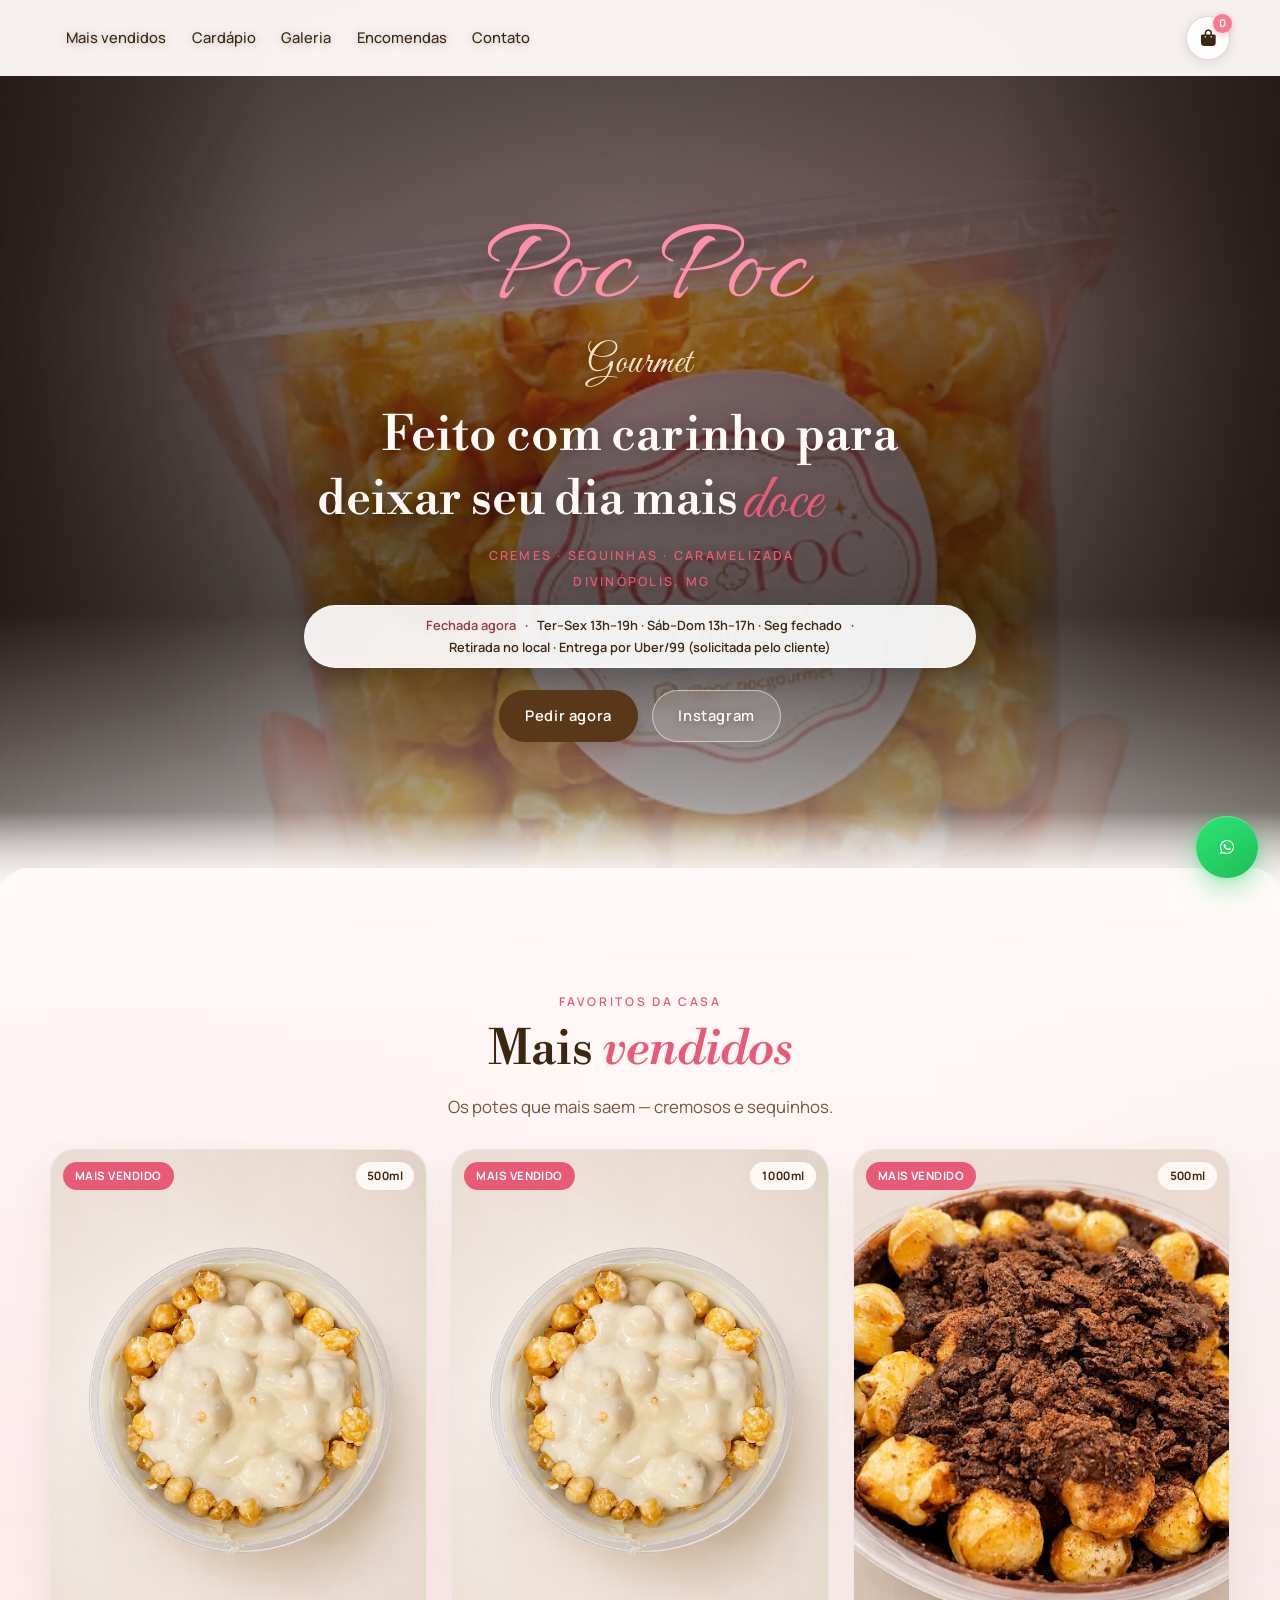
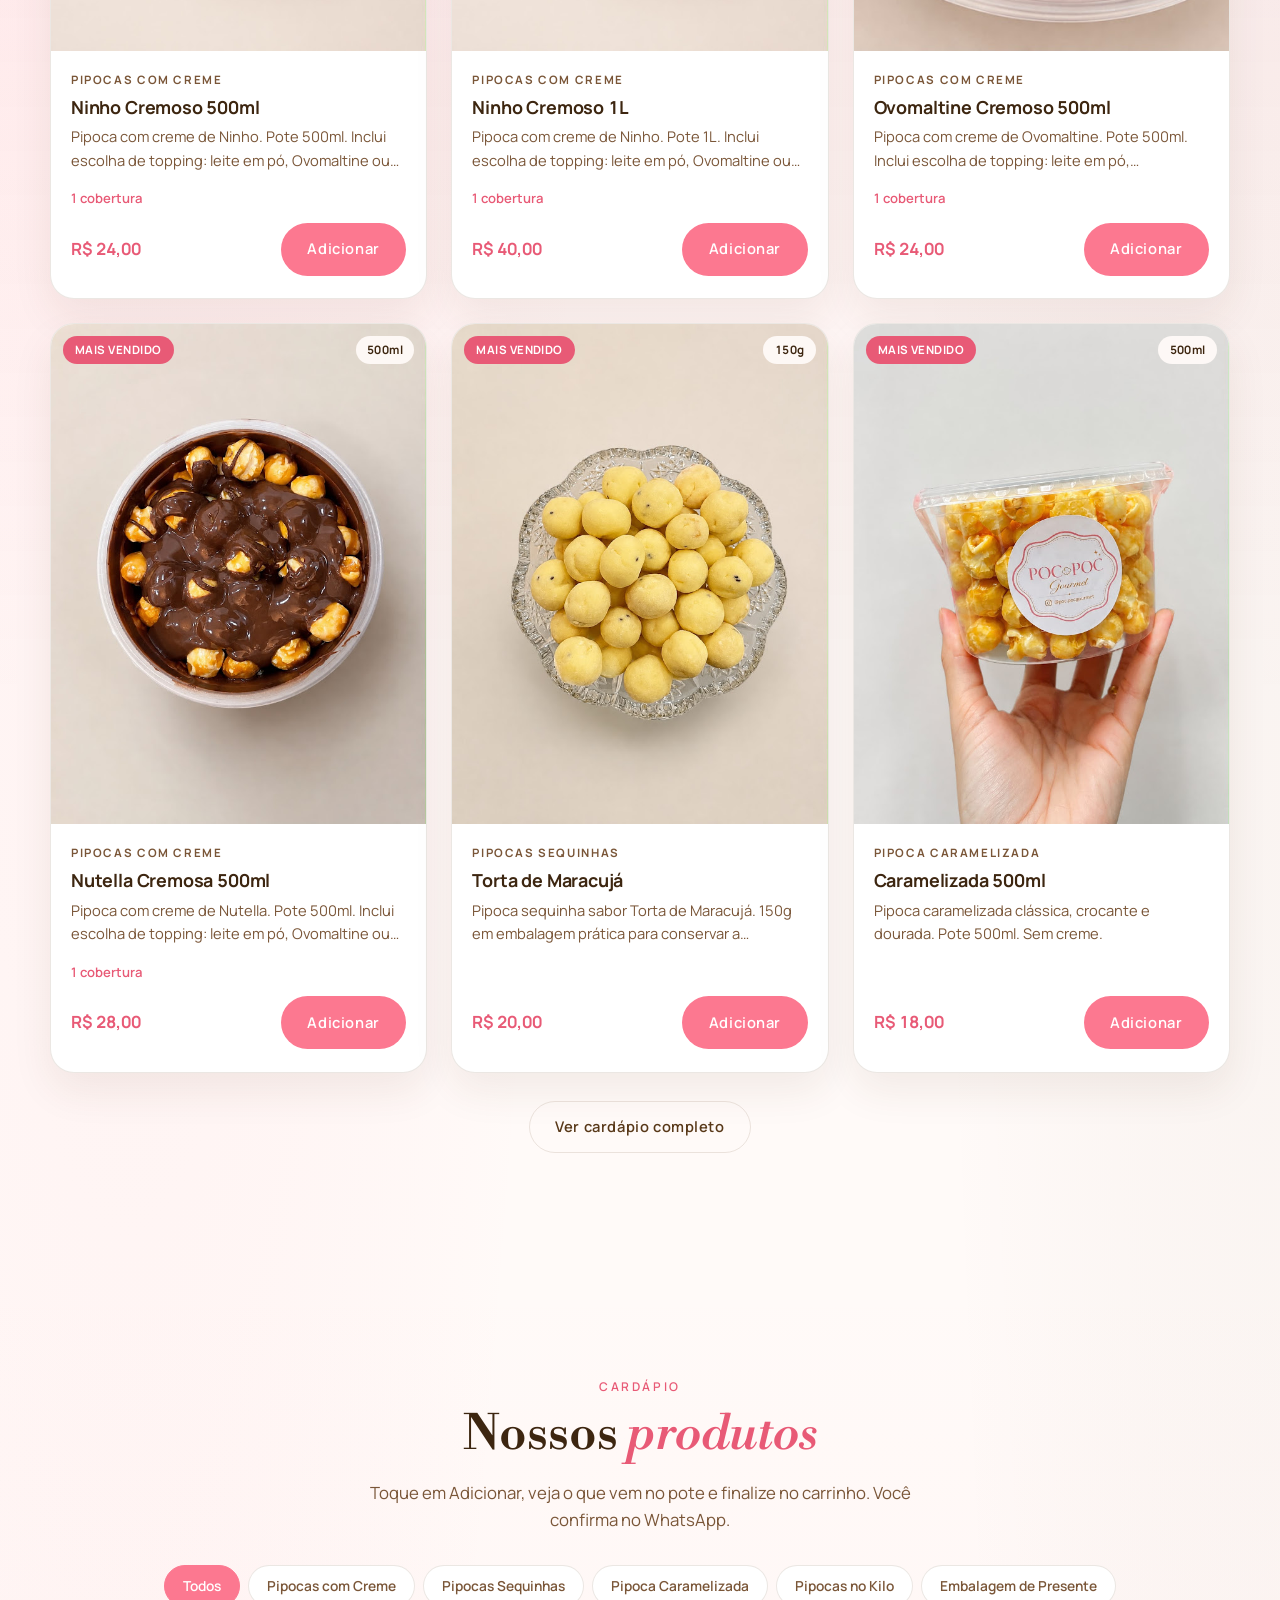
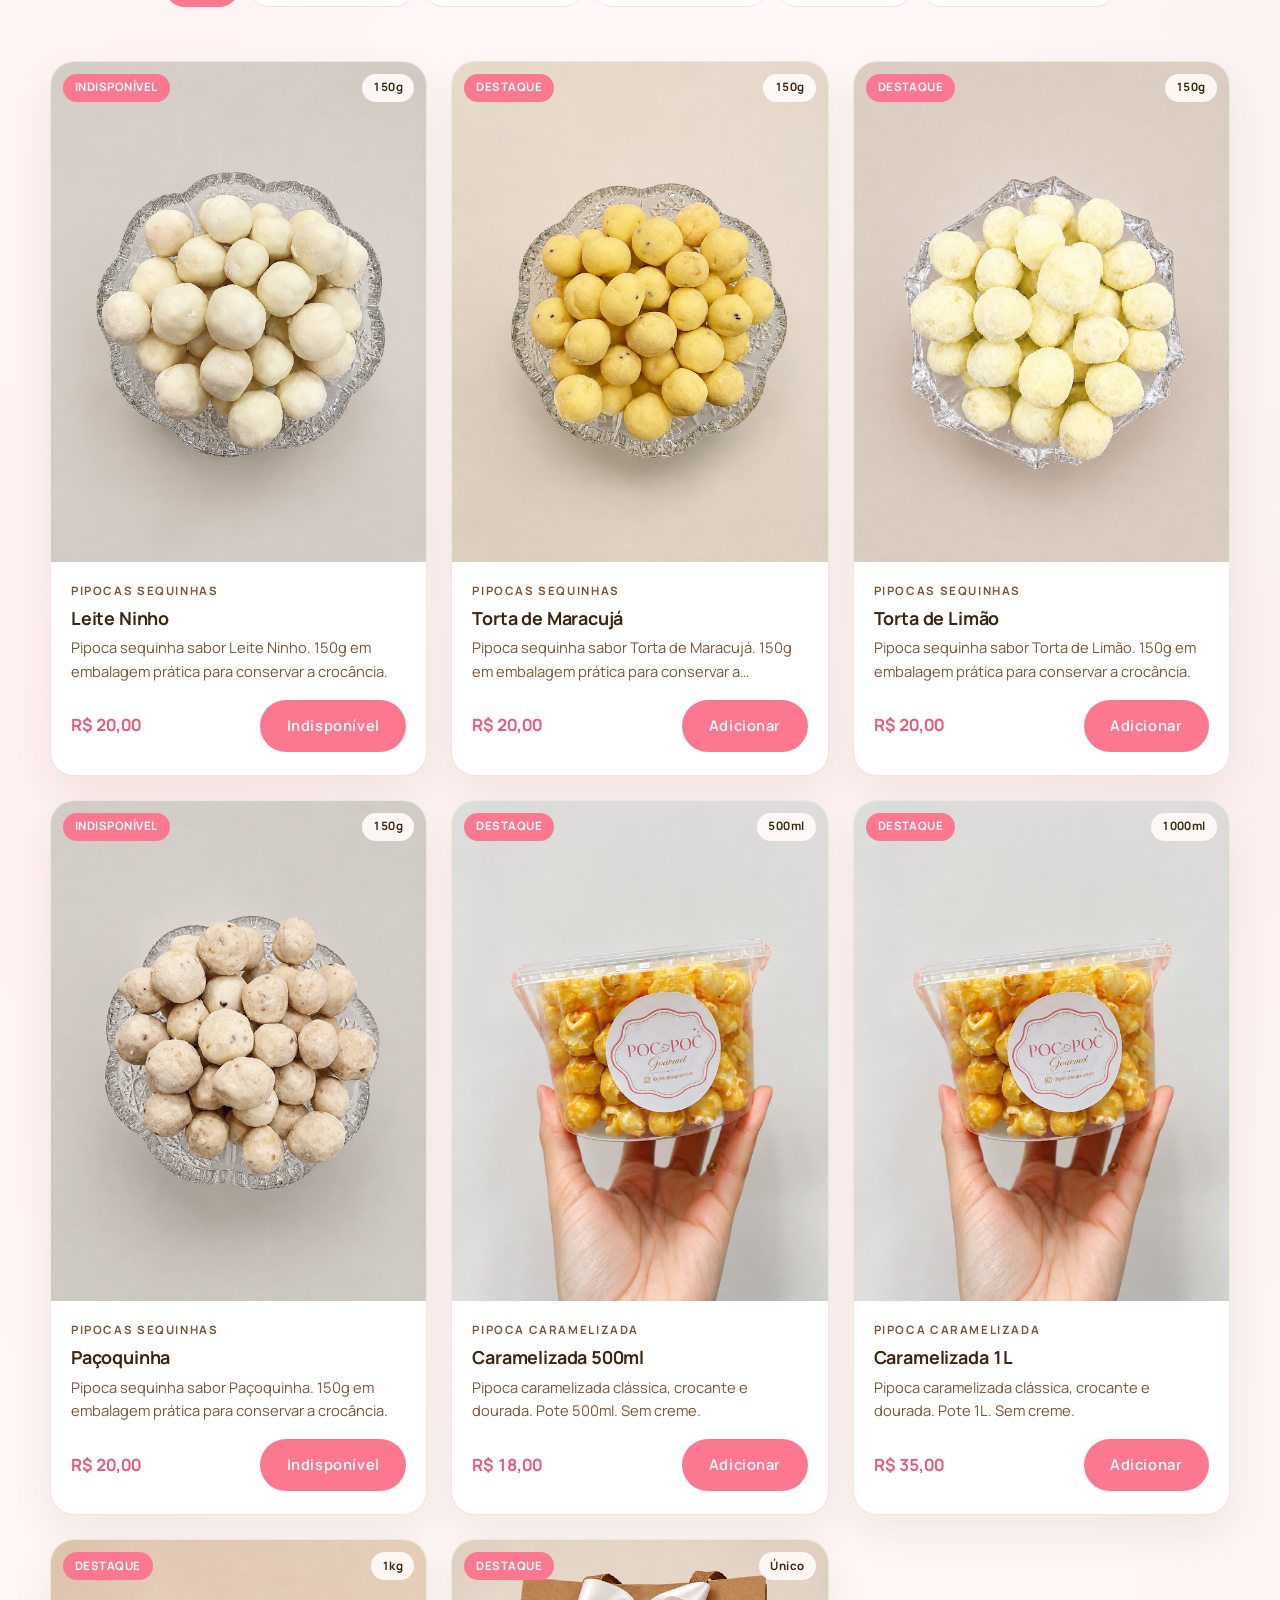
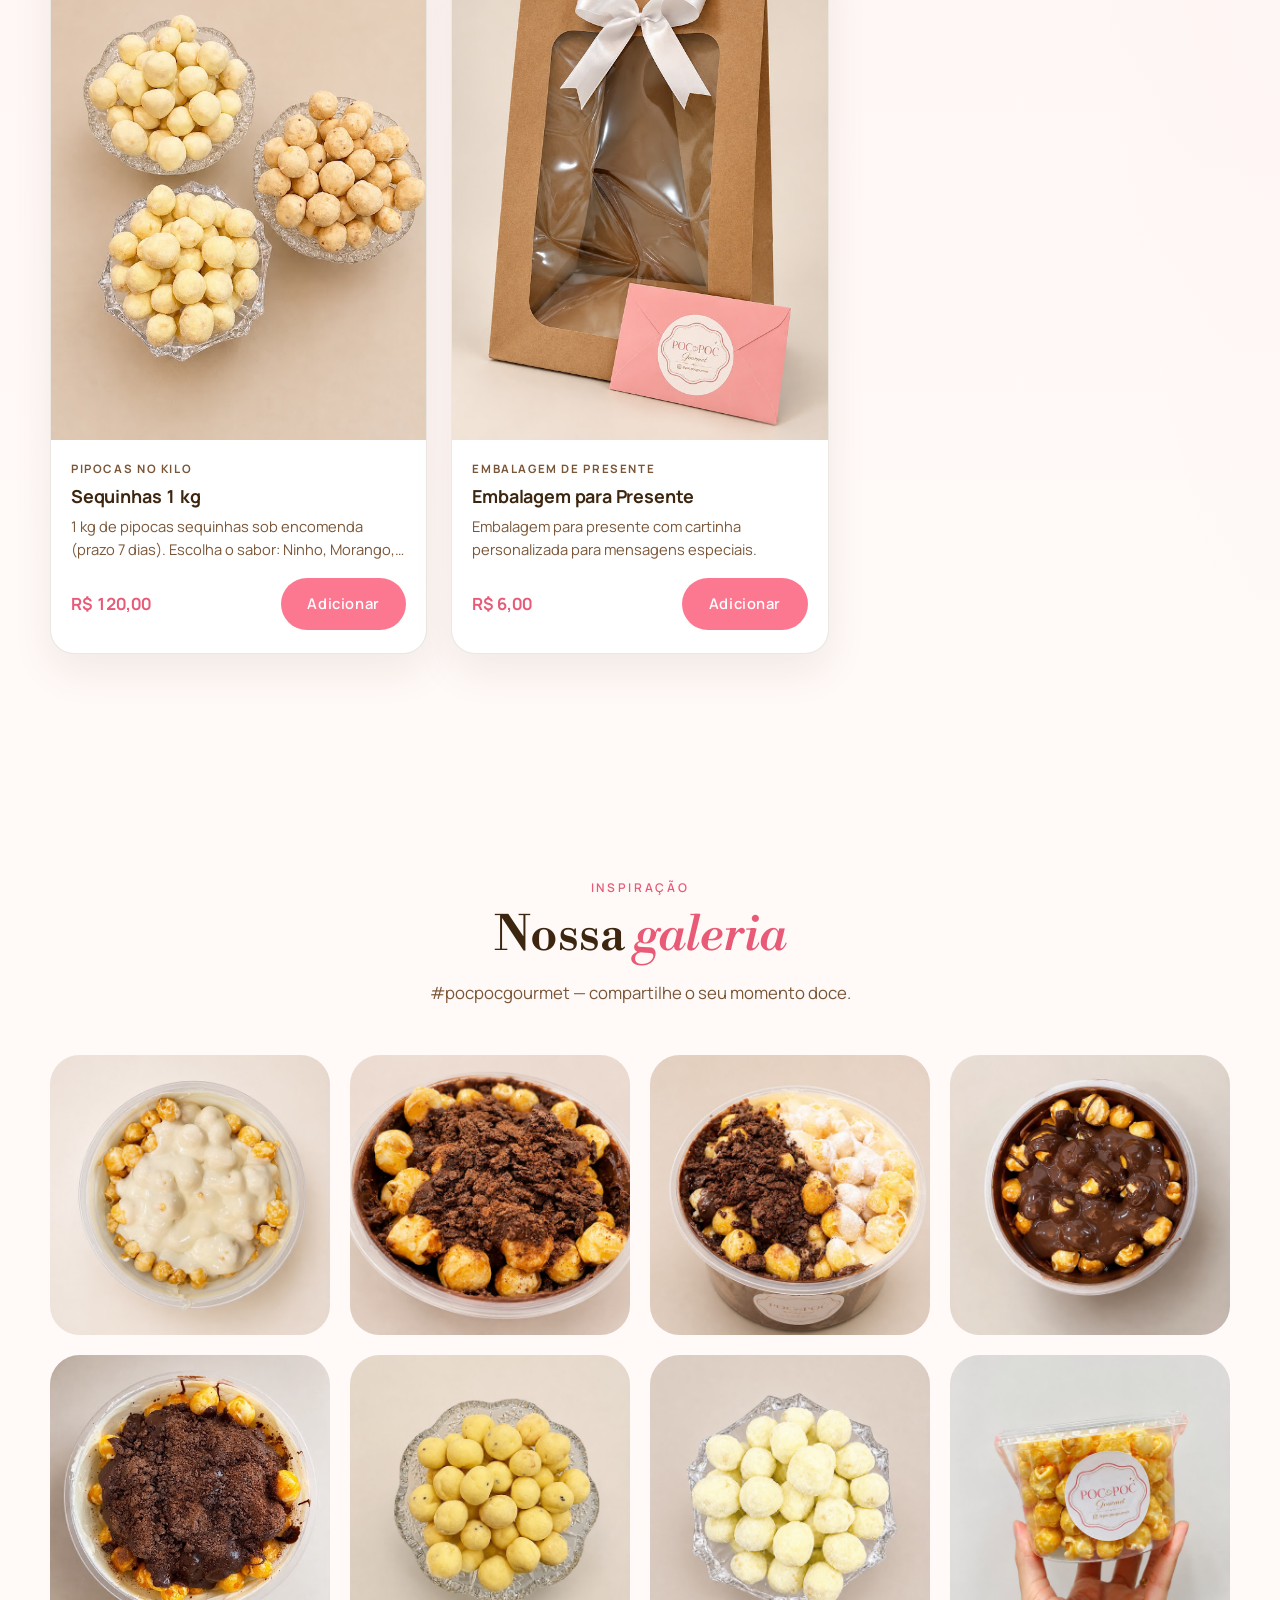
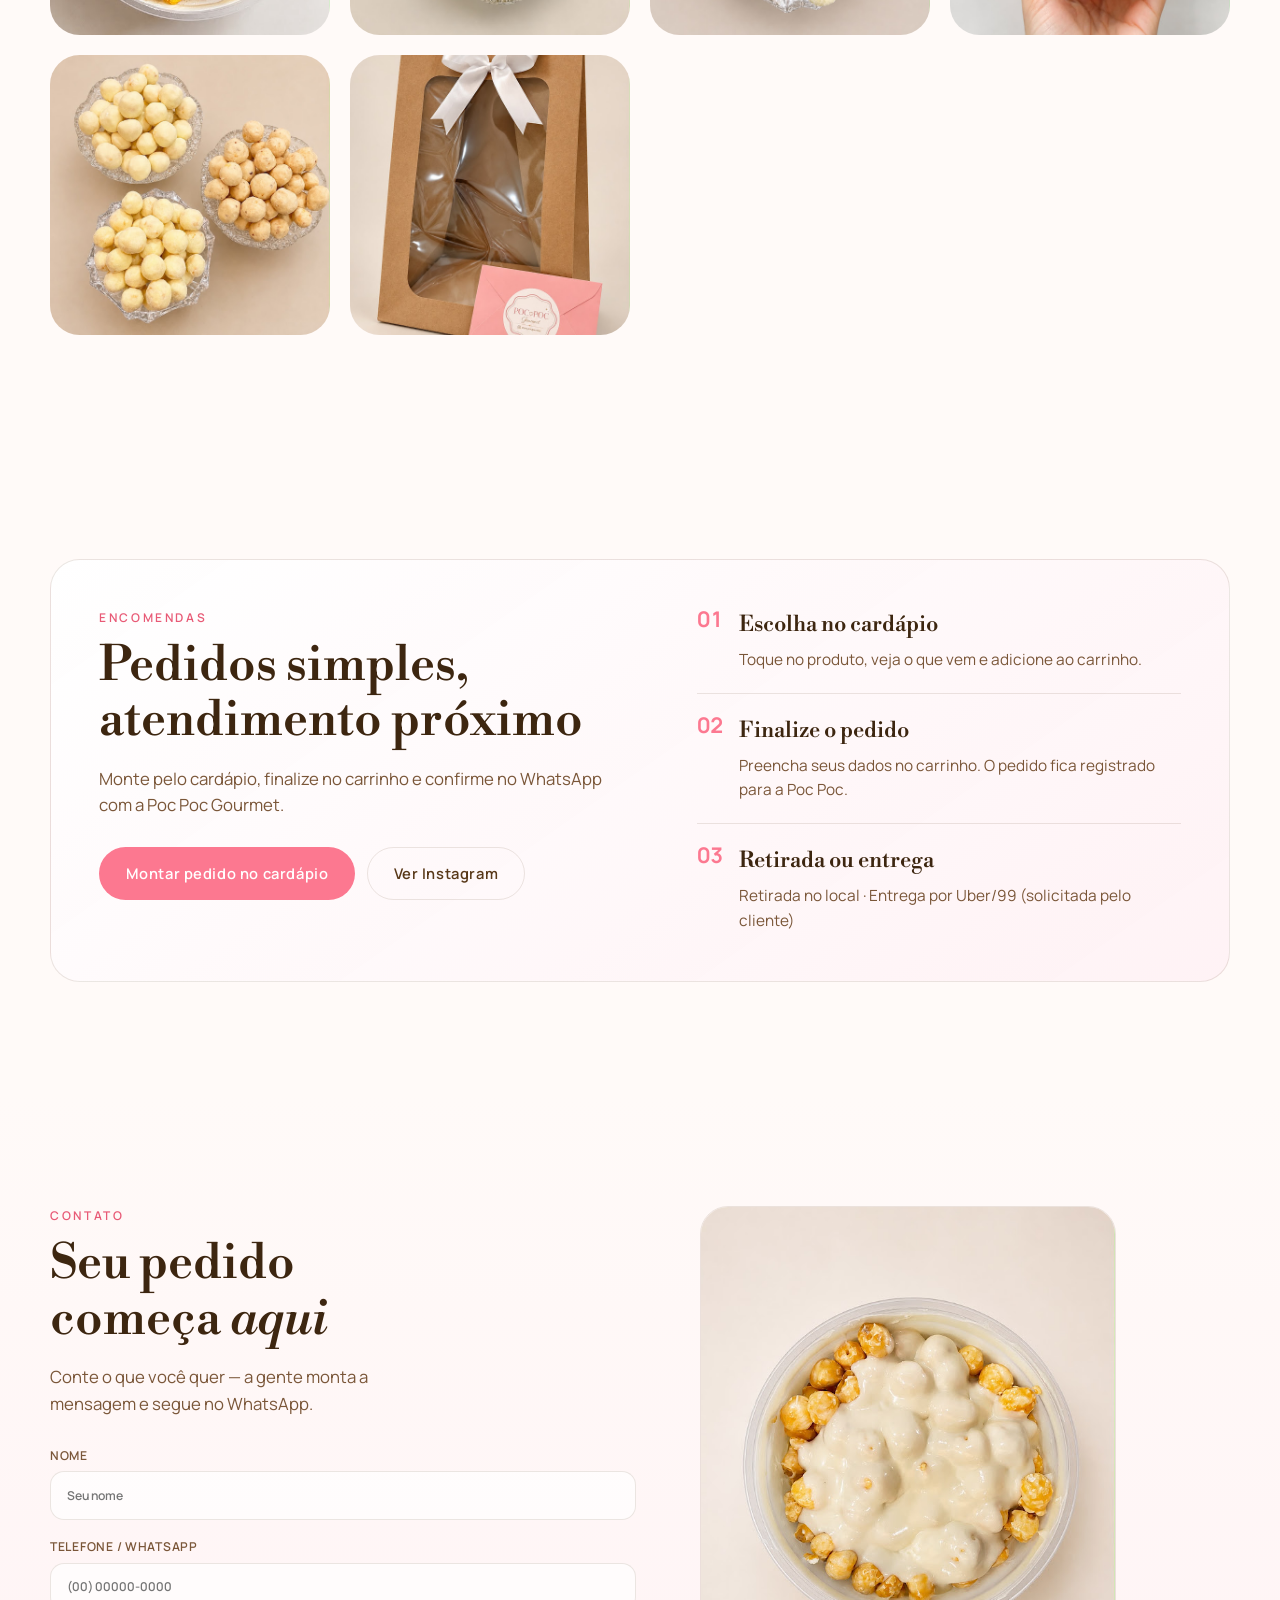
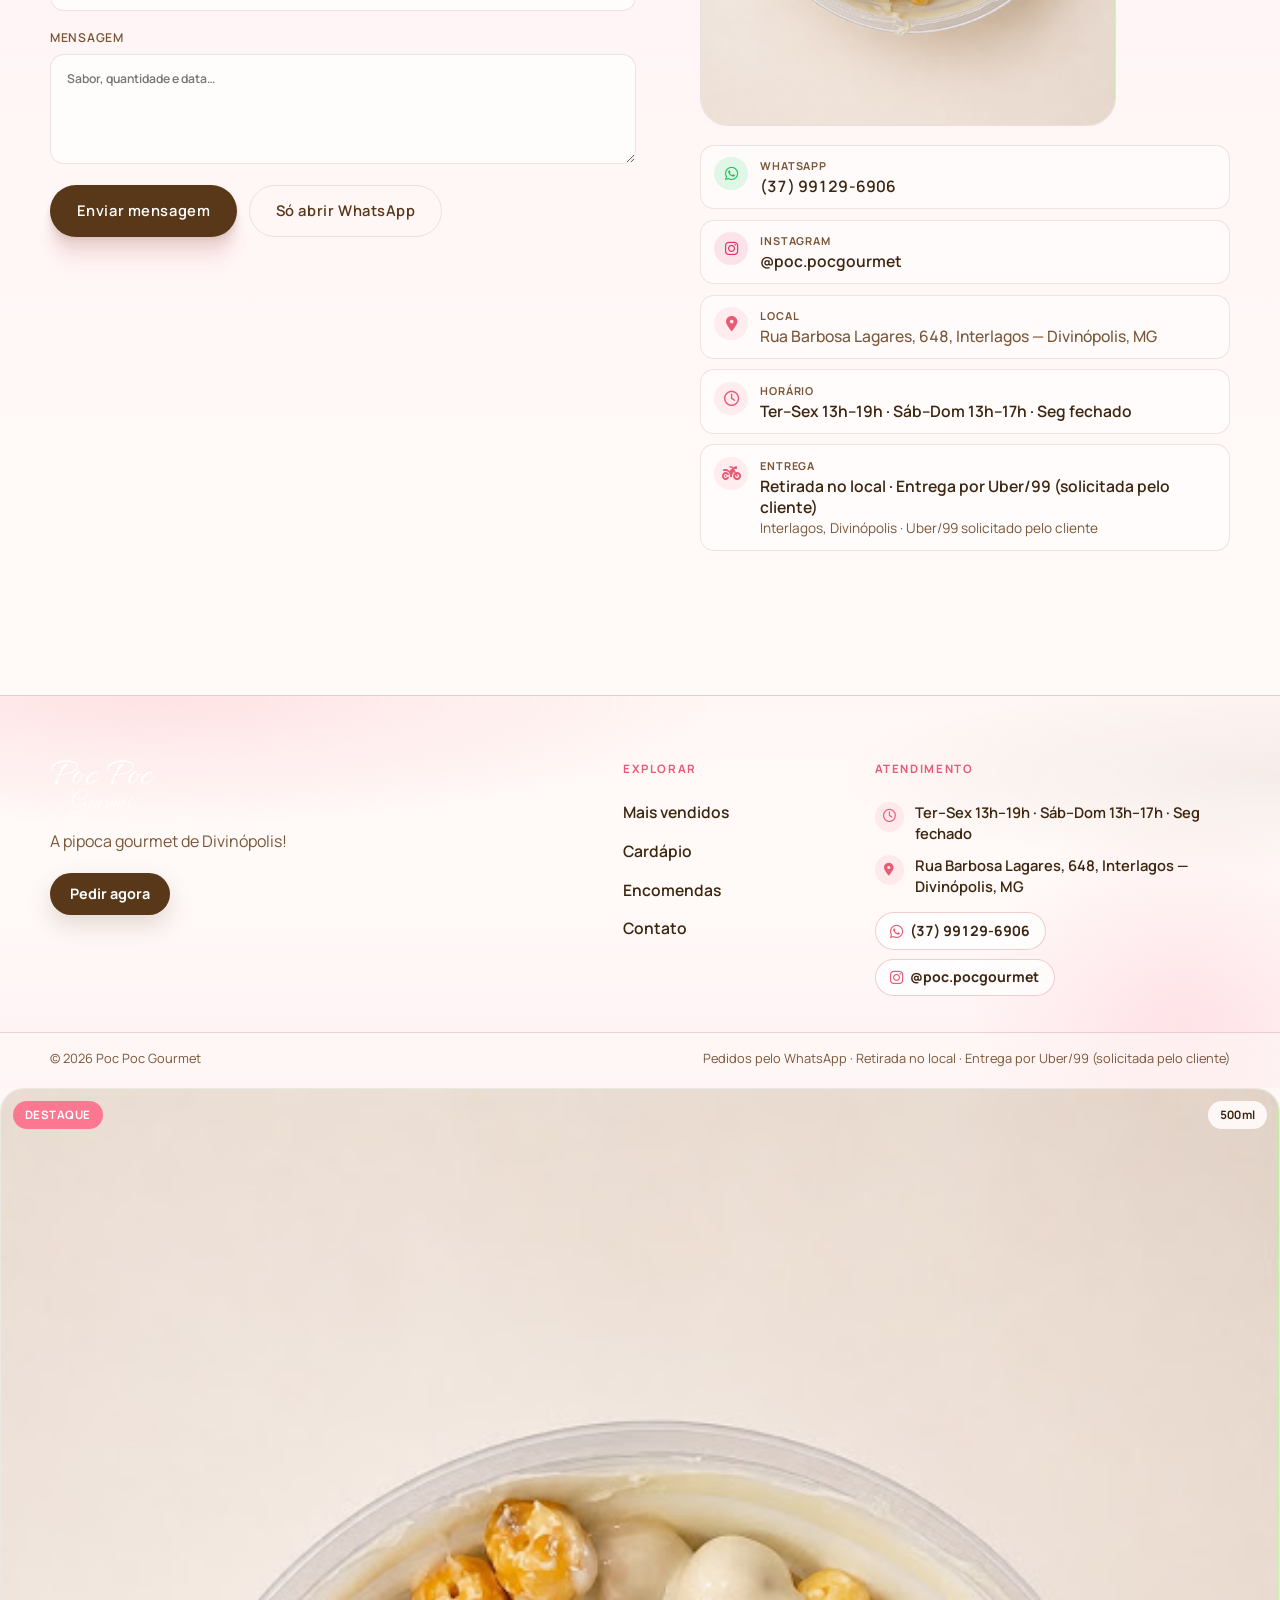
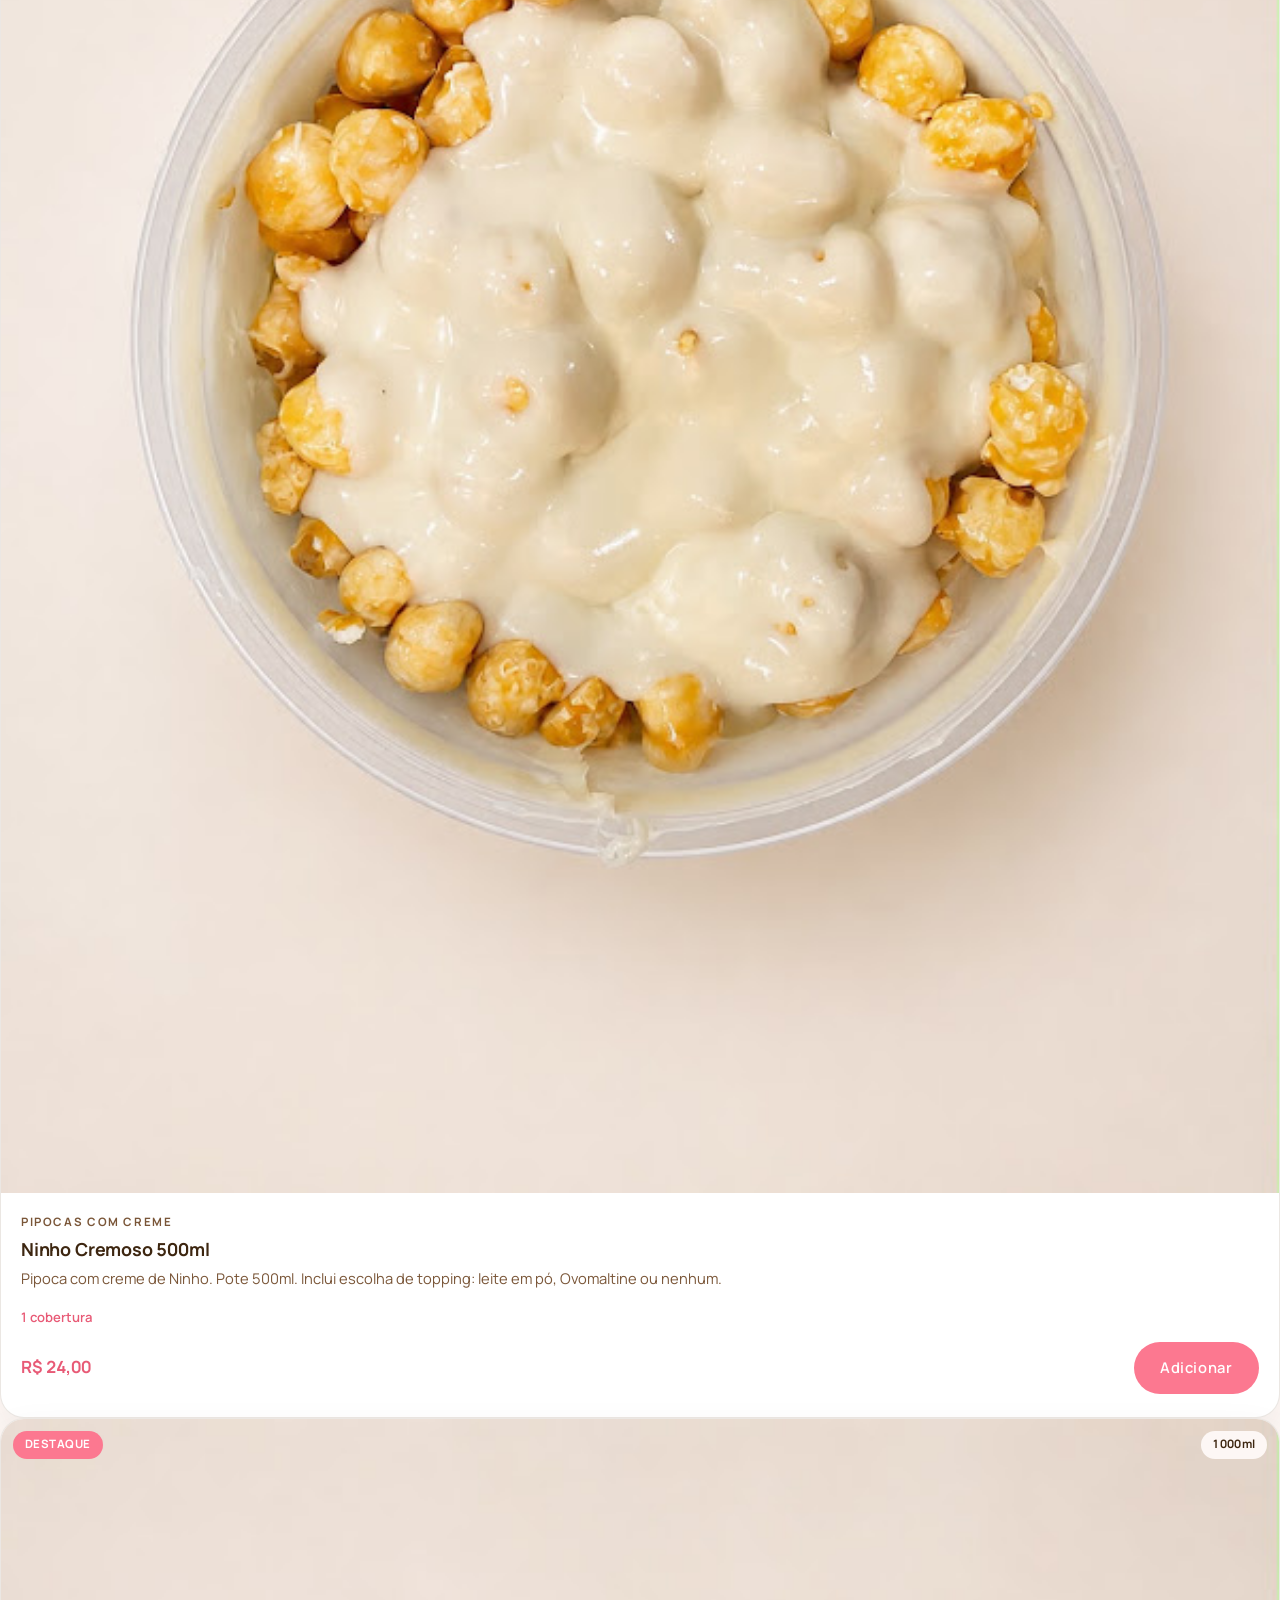
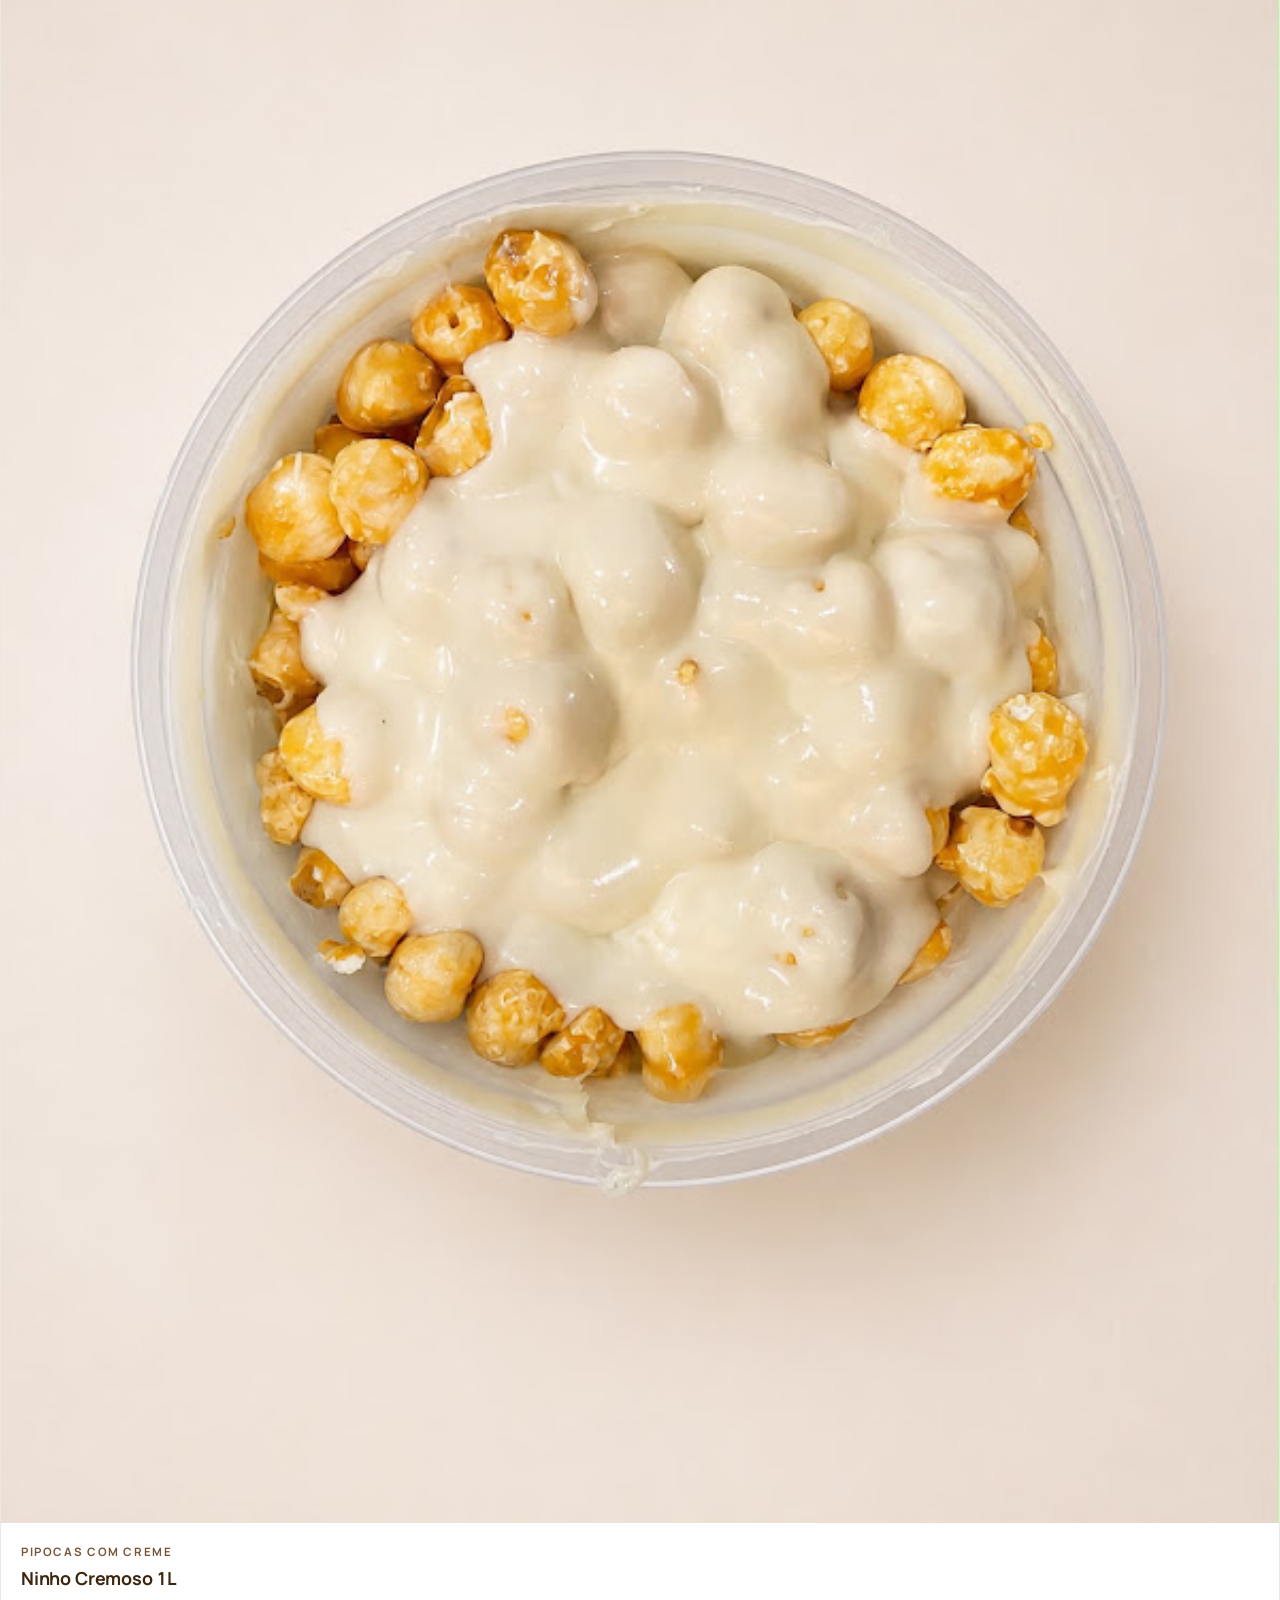
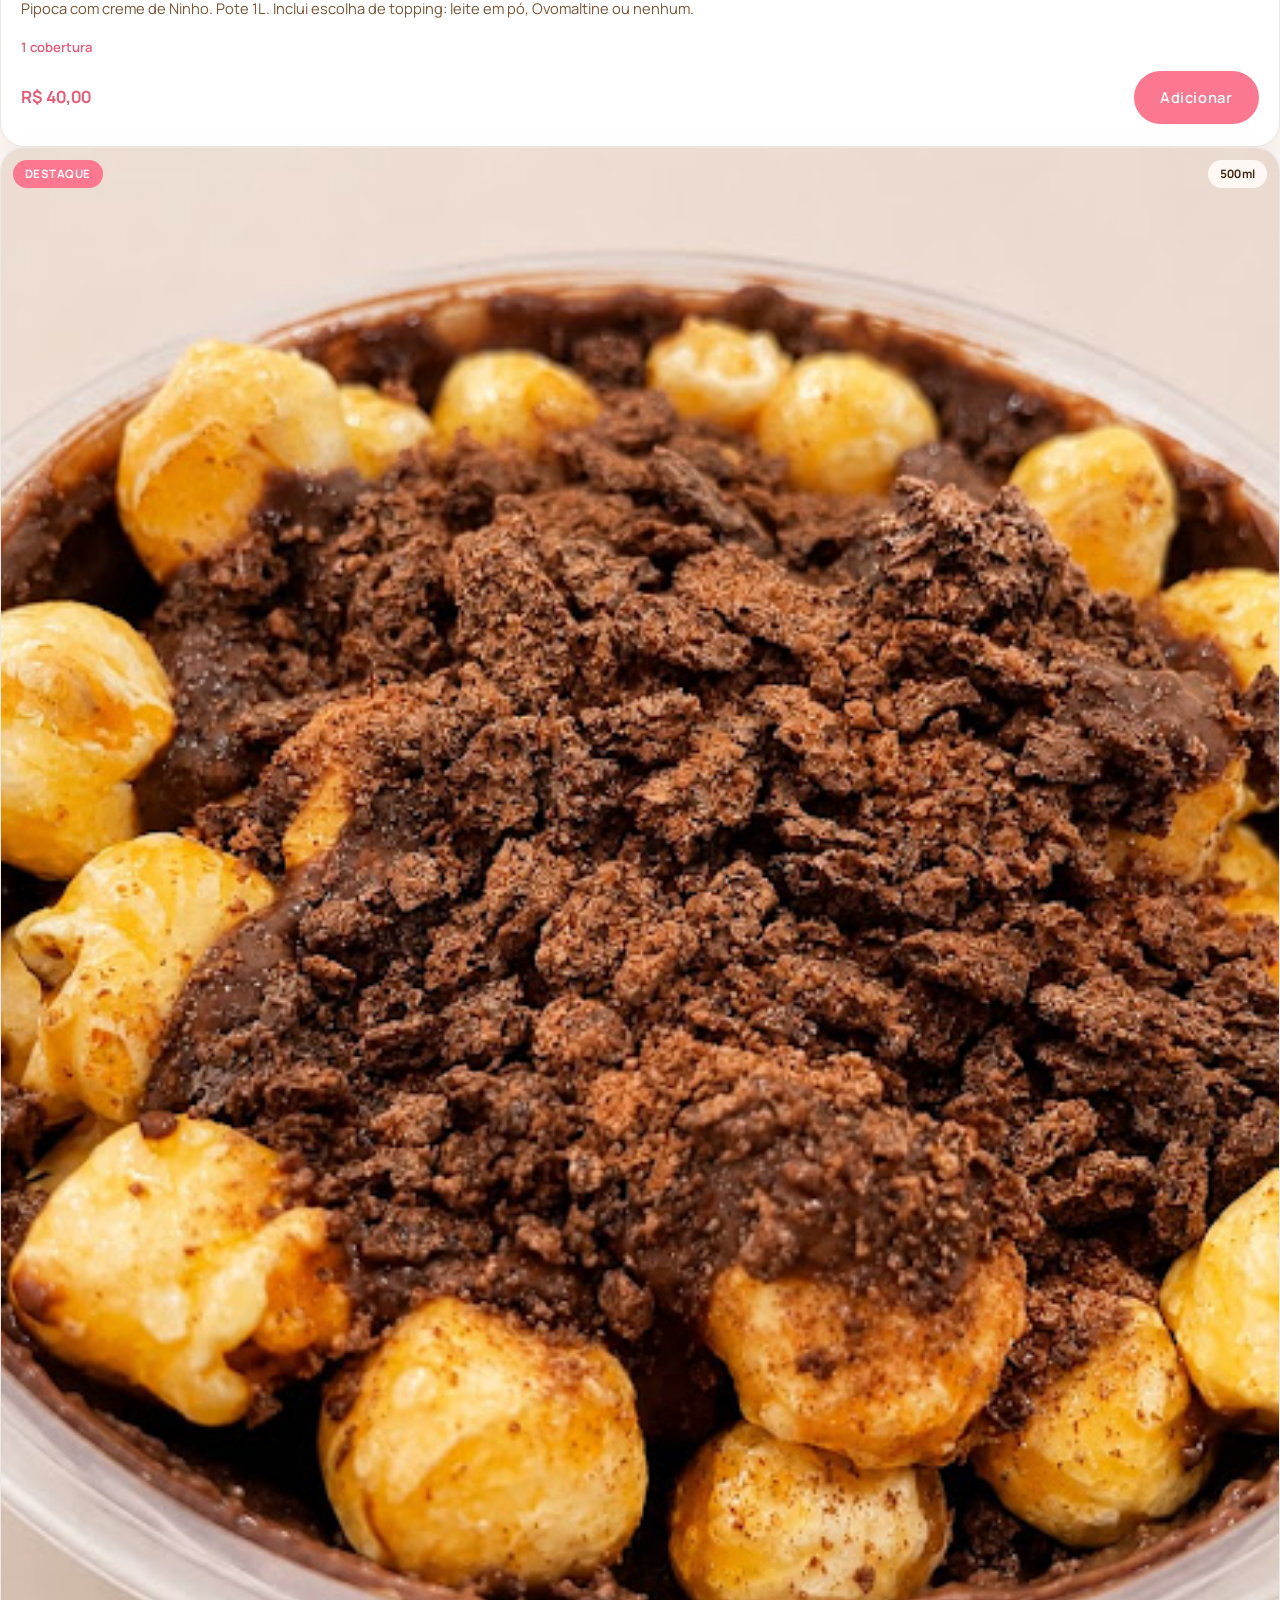
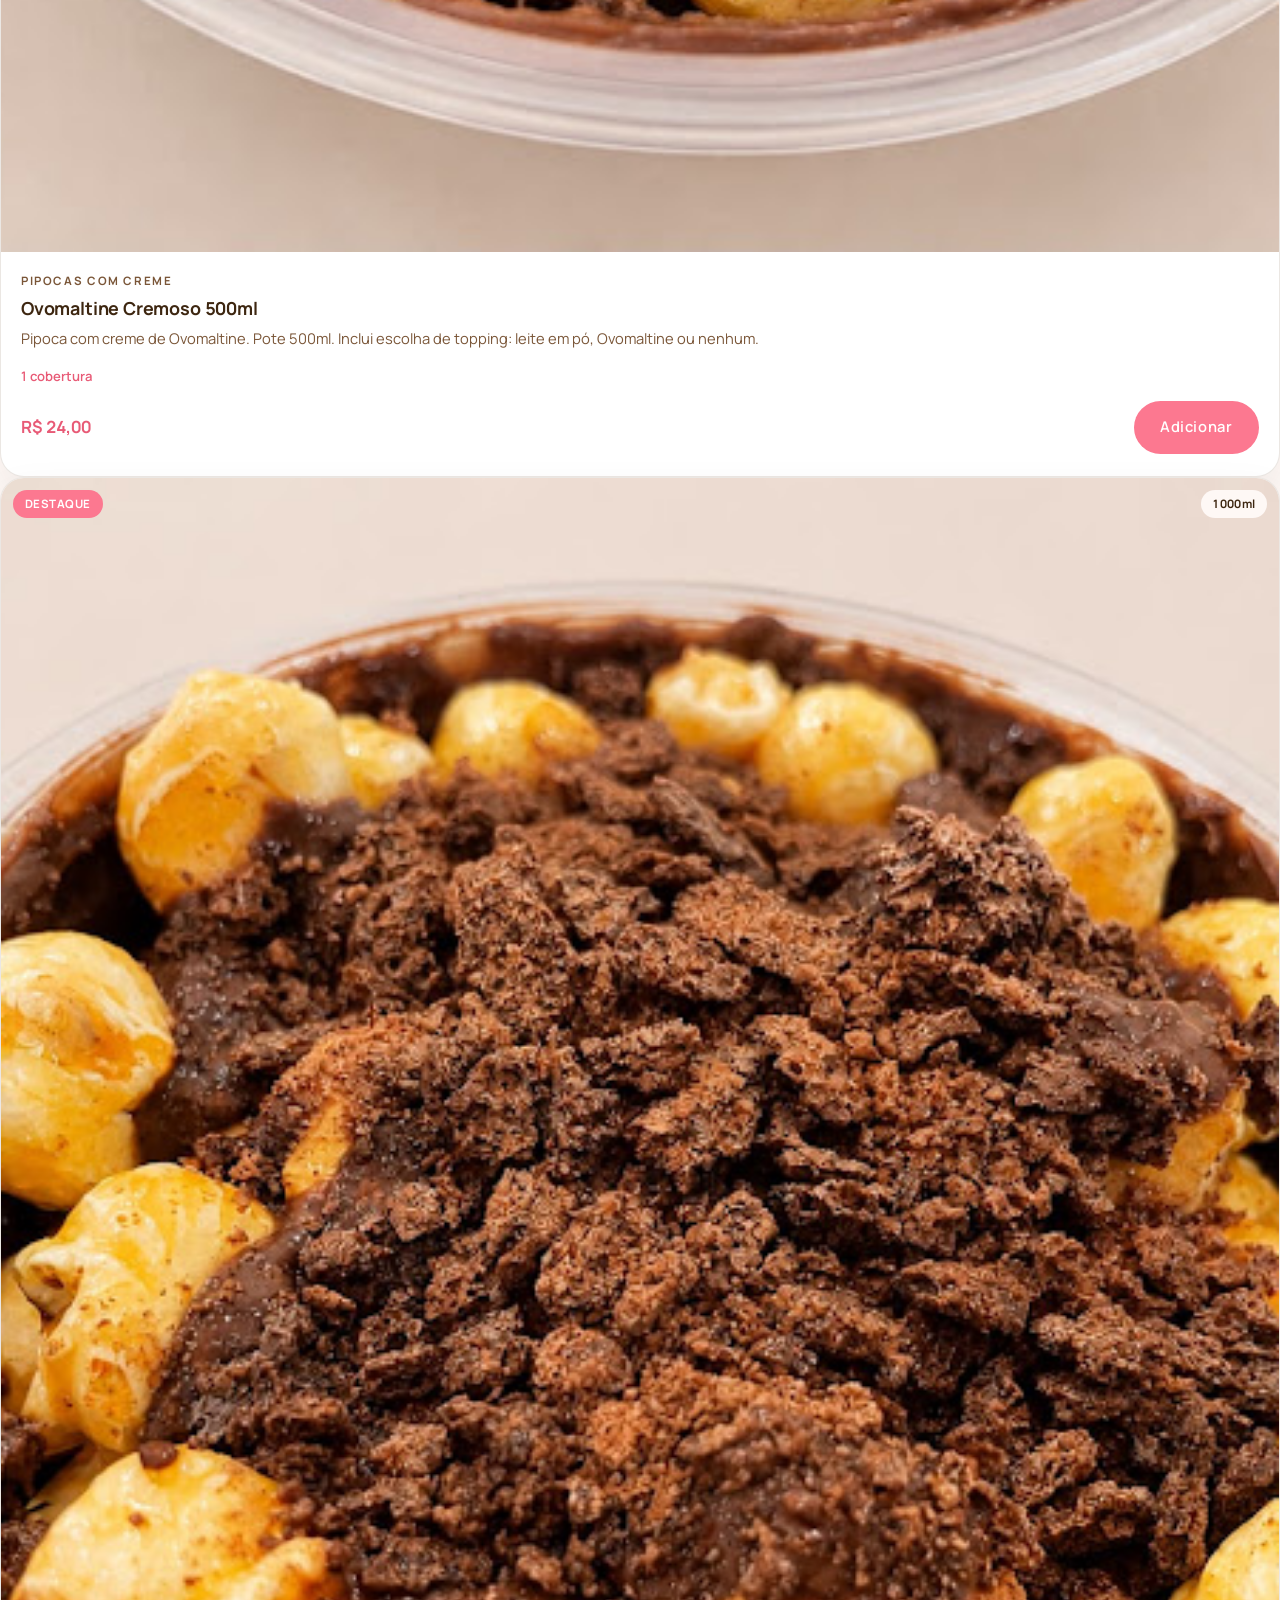
==== index.html @ 3d3cc56f "Fix product modal: size variants by flavor family and topping checkmarks. Co-authored-by: Cursor <cu" ====
﻿<!DOCTYPE html>
<html lang="pt-BR">
<head>
  <meta charset="UTF-8">
  <meta name="viewport" content="width=device-width, initial-scale=1.0, viewport-fit=cover">
  <meta name="description" content="Poc Poc Gourmet — Pipocas gourmet em Divinópolis. Peça pelo WhatsApp.">
  <meta name="author" content="Poc Poc Gourmet">
  <meta name="theme-color" content="#fc7890">
  <link rel="canonical" href="https://pocpocgourmet.seuproximosite.com.br/">
  <meta property="og:type" content="website">
  <meta property="og:locale" content="pt_BR">
  <meta property="og:url" content="https://pocpocgourmet.seuproximosite.com.br/">
  <meta property="og:site_name" content="Poc Poc Gourmet">
  <meta property="og:title" content="Poc Poc Gourmet">
  <meta property="og:description" content="Pipocas gourmet artesanais em Divinópolis. Peça pelo WhatsApp.">
  <meta property="og:image" content="products/nutella-cremosa.jpg">
  <title>Poc Poc Gourmet</title>
  <link rel="preconnect" href="https://fonts.googleapis.com">
  <link rel="preconnect" href="https://fonts.gstatic.com" crossorigin>
  <link href="https://fonts.googleapis.com/css2?family=Allura&family=Great+Vibes&family=Libre+Bodoni:ital,wght@0,500;0,600;0,700;1,500&family=Manrope:wght@400;500;600;700&display=swap" rel="stylesheet">
  <link rel="stylesheet" href="https://cdnjs.cloudflare.com/ajax/libs/font-awesome/6.5.1/css/all.min.css" media="print" onload="this.media='all'">
  <noscript><link rel="stylesheet" href="https://cdnjs.cloudflare.com/ajax/libs/font-awesome/6.5.1/css/all.min.css"></noscript>
  <link rel="stylesheet" href="style.css?v=92">
  <link rel="stylesheet" href="css/pipocando-brand.css?v=8">
  <script>
    try { if ('scrollRestoration' in history) history.scrollRestoration = 'manual'; } catch (e) {}
    (function () {
      var nav = performance.getEntriesByType && performance.getEntriesByType('navigation')[0];
      var isReload = (nav && nav.type === 'reload') || (performance.navigation && performance.navigation.type === 1);
      if (isReload) {
        if (location.hash) {
          try { history.replaceState(null, '', location.pathname + location.search); } catch (e) {}
        }
        window.scrollTo(0, 0);
      }
    })();
  </script>
</head>
<body>
  <header class="header" id="header">
    <div class="container header__inner">
      <button class="header__toggle" id="nav-toggle" aria-label="Abrir menu" aria-expanded="false">
        <span></span><span></span>
      </button>
      <a class="brand-logo brand-logo--header header__brand" href="#topo" aria-label="Poc Poc Gourmet">
        <span class="brand-logo__name" id="brand-name-text">Poc Poc</span>
      </a>
      <nav class="header__nav" id="nav-menu" aria-label="Principal">
        <a href="#mais-vendidos">Mais vendidos</a>
        <a href="#produtos">Cardápio</a>
        <a href="#galeria">Galeria</a>
        <a href="#encomendas">Encomendas</a>
        <a href="#contato">Contato</a>
      </nav>
      <a class="header__cart header__cart--link" href="#" id="cart-open" aria-label="Abrir carrinho">
        <i class="fa-solid fa-bag-shopping" aria-hidden="true"></i>
        <span class="header__cart-count" id="cart-count" hidden>0</span>
      </a>
    </div>
  </header>

  <main>
    <section class="hero" id="topo" aria-label="Poc Poc Gourmet">
      <div class="hero__bg-photo" id="hero-bg" aria-hidden="true"></div>
      <div class="hero__bg-layer hero__bg-layer--near" aria-hidden="true"></div>
      <div class="hero__veil" aria-hidden="true"></div>

      <div class="container hero__content">
        <span class="brand-logo brand-logo--hero hero__logo" aria-label="Poc Poc Gourmet">
          <span class="brand-logo__name">Poc Poc</span>
          <span class="brand-logo__sub" id="brand-sub">Gourmet</span>
        </span>

        <h1 class="hero__title">
          <span class="hero__title-line" id="hero-line-1">Feito com carinho para</span>
          <span class="hero__title-line hero__title-line--dynamic">
            <span id="hero-line-2-prefix">deixar seu dia mais </span>
            <span class="hero__words" id="hero-words" aria-hidden="true">
              <span class="is-active">doce</span>
              <span>especial</span>
              <span>feliz</span>
            </span>
            <span class="sr-only" id="hero-sr-word">doce</span>
          </span>
        </h1>

        <p class="hero__place">
          <span id="hero-categories">Cremes · Sequinhas · Caramelizada</span>
          <span id="hero-place">Divinópolis, MG</span>
        </p>

        <p class="hero__trust" id="hero-trust">
          <span id="hero-trust-status">Aberta agora</span>
          <span aria-hidden="true">·</span>
          <span id="hero-trust-hours">Ter–Sex 13h–19h · Sáb–Dom 13h–17h · Seg fechado</span>
          <span aria-hidden="true">·</span>
          <span id="hero-trust-delivery">Retirada no local · Uber/99</span>
        </p>

        <div class="hero__actions">
          <a class="btn btn--primary" href="#mais-vendidos">Pedir agora</a>
          <a class="btn btn--ghost" id="hero-instagram" href="#" target="_blank" rel="noopener">Instagram</a>
        </div>
      </div>
    </section>

    <section class="section bestsellers" id="mais-vendidos">
      <div class="container">
        <div class="bestsellers__intro">
          <p class="section__eyebrow">Favoritos da casa</p>
          <h2 class="section__title">Mais <em>vendidos</em></h2>
          <p class="section__lead">Os potes que mais saem — cremosos e sequinhos.</p>
        </div>
        <div class="products__grid bestsellers__grid" id="bestsellers-grid"></div>
        <div class="bestsellers__cta">
          <a class="btn btn--ghost" href="#produtos">Ver cardápio completo</a>
        </div>
      </div>
    </section>

    <section class="section products" id="produtos">
      <div class="container">
        <div class="products__intro is-visible">
          <p class="section__eyebrow">Cardápio</p>
          <h2 class="section__title">Nossos <em>produtos</em></h2>
          <p class="section__lead">Toque em Adicionar, veja o que vem no pote e finalize no carrinho. Você confirma no WhatsApp.</p>
        </div>
        <div class="products__filter is-visible" id="category-filter"></div>
        <p class="products__notice" id="products-notice" hidden></p>
        <div class="products__grid is-visible" id="products-grid"></div>
      </div>
    </section>

    <section class="section gallery" id="galeria">
      <div class="container">
        <div class="gallery__intro is-visible">
          <p class="section__eyebrow">Inspiração</p>
          <h2 class="section__title">Nossa <em>galeria</em></h2>
          <p class="section__lead">#pocpocgourmet — compartilhe o seu momento doce.</p>
        </div>
        <div class="gallery__grid" id="gallery-grid"></div>
      </div>
    </section>

    <section class="section order" id="encomendas">
      <div class="container order__panel is-visible">
        <div class="order__copy">
          <p class="section__eyebrow">Encomendas</p>
          <h2 class="section__title">Pedidos simples, atendimento próximo</h2>
          <p class="section__lead">Monte pelo cardápio, finalize no carrinho e confirme no WhatsApp com a Poc Poc Gourmet.</p>
          <div class="order__cta">
            <a class="btn btn--secondary" href="#produtos">Montar pedido no cardápio</a>
            <a class="btn btn--ghost" id="order-instagram" href="#" target="_blank" rel="noopener">Ver Instagram</a>
          </div>
        </div>
        <ol class="order__steps">
          <li>
            <span>01</span>
            <div>
              <h3>Escolha no cardápio</h3>
              <p>Toque no produto, veja o que vem e adicione ao carrinho.</p>
            </div>
          </li>
          <li>
            <span>02</span>
            <div>
              <h3>Finalize o pedido</h3>
              <p>Preencha seus dados no carrinho. O pedido fica registrado para a Poc Poc.</p>
            </div>
          </li>
          <li>
            <span>03</span>
            <div>
              <h3>Retirada ou entrega</h3>
              <p id="order-pickup">Retirada em Interlagos, Divinópolis · Entrega por Uber/99 (solicitada pelo cliente).</p>
            </div>
          </li>
        </ol>
      </div>
    </section>

    <section class="section contact" id="contato">
      <div class="container contact__grid is-visible">
        <div class="contact__copy">
          <p class="section__eyebrow">Contato</p>
          <h2 class="section__title">Seu pedido começa <em>aqui</em></h2>
          <p class="section__lead">Conte o que você quer — a gente monta a mensagem e segue no WhatsApp.</p>

          <form class="contact__form" id="contact-form">
            <label>Nome<input name="name" required minlength="2" placeholder="Seu nome" autocomplete="name"></label>
            <label>Telefone / WhatsApp<input name="phone" id="contact-phone" type="tel" required minlength="14" maxlength="15" placeholder="(00) 00000-0000" inputmode="numeric" autocomplete="tel"></label>
            <label>Mensagem<textarea name="message" required minlength="5" rows="4" placeholder="Sabor, quantidade e data…"></textarea></label>
            <div class="contact__actions">
              <button class="btn btn--primary" type="submit">Enviar mensagem</button>
              <a class="btn btn--ghost" id="contact-whatsapp-cta" href="#" target="_blank" rel="noopener">Só abrir WhatsApp</a>
            </div>
            <p class="contact__feedback contact__feedback--ok" id="contact-ok" hidden>Mensagem pronta. Vamos te redirecionar ao WhatsApp.</p>
          </form>
        </div>

        <aside class="contact__aside">
          <figure class="contact__media">
            <img src="products/ninho-cremoso.jpg" alt="Pipoca gourmet Poc Poc" id="contact-image">
          </figure>
          <div class="contact__aside-links">
            <a id="contact-whatsapp-link" href="#" target="_blank" rel="noopener">
              <i class="fab fa-whatsapp" aria-hidden="true"></i>
              <span>
                <small>WhatsApp</small>
                <strong id="contact-whatsapp-text">(37) 99129-6906</strong>
              </span>
            </a>
            <a id="contact-instagram-link" href="https://www.instagram.com/poc.pocgourmet" target="_blank" rel="noopener">
              <i class="fab fa-instagram" aria-hidden="true"></i>
              <span>
                <small>Instagram</small>
                <strong id="contact-instagram-text">@poc.pocgourmet</strong>
              </span>
            </a>
            <a id="contact-address" href="#" target="_blank" rel="noopener">
              <i class="fa-solid fa-location-dot" aria-hidden="true"></i>
              <span>
                <small>Local</small>
                <strong id="contact-address-text">Rua Barbosa Lagares, 648, Interlagos — Divinópolis, MG</strong>
              </span>
            </a>
            <div class="contact__delivery" id="contact-hours-wrap" aria-label="Horário">
              <i class="fa-regular fa-clock" aria-hidden="true"></i>
              <span>
                <small>Horário</small>
                <strong id="contact-hours-text">Ter–Sex 13h–19h · Sáb–Dom 13h–17h · Seg fechado</strong>
              </span>
            </div>
            <div class="contact__delivery" aria-label="Entrega">
              <i class="fa-solid fa-motorcycle" aria-hidden="true"></i>
              <span>
                <small>Entrega</small>
                <strong id="contact-delivery-fee">Retirada · Uber/99</strong>
                <em id="contact-delivery-note">Entrega por Uber/99 solicitada pelo cliente</em>
              </span>
            </div>
          </div>
        </aside>
      </div>
    </section>
  </main>

  <footer class="footer">
    <div class="footer__wash" aria-hidden="true"></div>
    <div class="container footer__shell">
      <div class="footer__brand">
        <a href="#topo" class="brand-logo brand-logo--footer" id="brand-logo-footer" aria-label="Poc Poc Gourmet">
          <span class="brand-logo__name" id="footer-brand-name-text">Poc Poc</span>
          <span class="brand-logo__sub" id="footer-brand-sub">Gourmet</span>
        </a>
        <p class="footer__tagline" id="footer-tagline">A pipoca gourmet de Divinópolis!</p>
        <a class="footer__cta" href="#mais-vendidos">Pedir agora</a>
      </div>

      <div class="footer__panel">
        <nav class="footer__nav" aria-label="Rodapé">
          <p class="footer__label">Explorar</p>
          <a href="#mais-vendidos">Mais vendidos</a>
          <a href="#produtos">Cardápio</a>
          <a href="#encomendas">Encomendas</a>
          <a href="#contato">Contato</a>
        </nav>

        <div class="footer__visit">
          <p class="footer__label">Atendimento</p>
          <p class="footer__hours" id="footer-hours">
            <i class="fa-regular fa-clock" aria-hidden="true"></i>
            <span>Ter–Sex 13h–19h · Sáb–Dom 13h–17h</span>
          </p>
          <a class="footer__place" id="footer-place" href="#" target="_blank" rel="noopener">
            <i class="fa-solid fa-location-dot" aria-hidden="true"></i>
            <span>Interlagos — Divinópolis, MG</span>
          </a>
          <div class="footer__channels">
            <a id="footer-whatsapp" href="#" target="_blank" rel="noopener">
              <i class="fab fa-whatsapp" aria-hidden="true"></i>
              <span>WhatsApp</span>
            </a>
            <a id="footer-instagram" href="https://www.instagram.com/poc.pocgourmet" target="_blank" rel="noopener">
              <i class="fab fa-instagram" aria-hidden="true"></i>
              <span>Instagram</span>
            </a>
          </div>
        </div>
      </div>
    </div>

    <div class="footer__bottom">
      <div class="container footer__bottom-inner">
        <p>© <span id="footer-year"></span> Poc Poc Gourmet</p>
        <p id="footer-delivery">Pedidos pelo WhatsApp · Retirada ou Uber/99</p>
      </div>
    </div>
  </footer>

  <aside class="order-tracker" id="order-tracker" hidden aria-live="polite">
    <div class="order-tracker__inner">
      <div class="order-tracker__progress" id="order-tracker-progress" aria-hidden="true"></div>
      <div class="order-tracker__body">
        <p class="order-tracker__eyebrow">Acompanhe seu pedido</p>
        <p class="order-tracker__status" id="order-tracker-status">Sendo preparado</p>
        <p class="order-tracker__hint" id="order-tracker-hint">Suas pipocas estão sendo preparadas com carinho.</p>
        <p class="order-tracker__number" id="order-tracker-number">#PED-2026-001</p>
      </div>
      <button type="button" class="order-tracker__close" id="order-tracker-close" aria-label="Minimizar">×</button>
    </div>
  </aside>

  <a class="whatsapp-float" id="whatsapp-float" href="#" target="_blank" rel="noopener" aria-label="Dúvidas no WhatsApp">
    <i class="fab fa-whatsapp"></i>
  </a>

  <div class="cart-drawer" id="cart-drawer" hidden>
    <button type="button" class="cart-drawer__backdrop" id="cart-close-backdrop" aria-label="Fechar carrinho"></button>
    <aside class="cart-drawer__panel" aria-label="Carrinho">
      <header class="cart-drawer__head">
        <div>
          <p class="cart-drawer__eyebrow">Seu pedido</p>
          <h2 class="cart-drawer__title">Carrinho</h2>
          <p class="cart-drawer__subtitle" id="cart-subtitle">Nenhum item ainda</p>
        </div>
        <button type="button" class="cart-drawer__close" id="cart-close" aria-label="Fechar">×</button>
      </header>
      <div class="cart-drawer__body" id="cart-items"></div>
      <footer class="cart-drawer__foot">
        <div class="cart-drawer__total" id="cart-total-row" hidden>
          <span>Subtotal</span>
          <strong id="cart-subtotal">R$ 0,00</strong>
        </div>
        <div class="cart-drawer__discount" id="cart-discount-row" hidden>
          <span>Desconto <em id="cart-coupon-label"></em></span>
          <strong id="cart-discount">- R$ 0,00</strong>
        </div>
        <div class="cart-drawer__delivery-fee" id="cart-delivery-row" hidden>
          <span>Entrega <em id="cart-delivery-city"></em></span>
          <strong id="cart-delivery-fee">R$ 0,00</strong>
        </div>
        <div class="cart-drawer__total cart-drawer__total--final" id="cart-final-row" hidden>
          <span>Total</span>
          <strong id="cart-total">R$ 0,00</strong>
        </div>
        <div class="cart-coupon" id="cart-coupon" hidden>
          <label class="order-field" for="cart-coupon-input">Cupom de desconto</label>
          <div class="cart-coupon__row">
            <input type="text" id="cart-coupon-input" placeholder="Cupom" autocomplete="off" maxlength="40">
            <button type="button" class="btn btn--ghost" id="cart-coupon-apply">Aplicar</button>
          </div>
          <p class="cart-coupon__msg" id="cart-coupon-msg" hidden></p>
          <button type="button" class="cart-coupon__remove" id="cart-coupon-remove" hidden>Remover cupom</button>
        </div>
        <div class="cart-checkout" id="cart-checkout" hidden>
          <p class="cart-checkout__label cart-checkout__label--spaced">Como receber</p>
          <div class="cart-zones" id="cart-zones" role="radiogroup" aria-label="Como receber">
            <button type="button" class="cart-zone" data-city="retirada" aria-pressed="false">
              <span class="cart-zone__name">Retirada</span>
              <span class="cart-zone__fee">grátis</span>
            </button>
            <button type="button" class="cart-zone" data-city="divinopolis" aria-pressed="false">
              <span class="cart-zone__name">Uber / 99</span>
              <span class="cart-zone__fee">você chama</span>
            </button>
          </div>
          <p class="cart-zone__status" id="cart-zone-status" hidden></p>
          <input type="hidden" id="cart-city" value="">
          <p class="cart-checkout__label">Dados para finalizar</p>
          <div class="cart-checkout__fields">
            <label class="order-field">Nome *<input type="text" id="cart-nome" placeholder="Nome" autocomplete="given-name"></label>
            <label class="order-field">Sobrenome *<input type="text" id="cart-sobrenome" placeholder="Sobrenome" autocomplete="family-name"></label>
          </div>
          <label class="order-field">WhatsApp *<input type="tel" id="cart-phone" placeholder="(00) 00000-0000" inputmode="numeric" autocomplete="tel" maxlength="15"></label>
          <div class="cart-address" id="cart-address-wrap" hidden>
            <div class="cart-address__row">
              <label class="order-field" for="cart-cep">
                CEP *
                <input type="text" id="cart-cep" placeholder="00000-000" inputmode="numeric" autocomplete="postal-code" maxlength="9">
              </label>
              <label class="order-field" for="cart-number">
                Número *
                <input type="text" id="cart-number" placeholder="Nº" inputmode="numeric" autocomplete="address-line2" maxlength="20">
              </label>
            </div>
            <label class="order-field" for="cart-street">
              Rua *
              <input type="text" id="cart-street" placeholder="Rua" autocomplete="address-line1" maxlength="120">
            </label>
            <label class="order-field" for="cart-neighborhood">
              Bairro *
              <input type="text" id="cart-neighborhood" placeholder="Bairro" autocomplete="address-level3" maxlength="80">
            </label>
            <label class="order-field" for="cart-complement">
              Complemento
              <input type="text" id="cart-complement" placeholder="Opcional" maxlength="80">
            </label>
            <input type="hidden" id="cart-address" value="">
            <p class="cart-address__hint" id="cart-address-hint">Digite o CEP — falta só o número.</p>
            <div class="cart-distance-box" id="cart-distance-box" hidden>
              <p class="cart-distance" id="cart-distance"></p>
              <div class="cart-distance__actions" id="cart-distance-actions" hidden>
                <button type="button" class="btn btn--primary btn--sm cart-distance__wa" id="cart-distance-wa">
                  <i class="fab fa-whatsapp" aria-hidden="true"></i> Confirmar no WhatsApp
                </button>
                <a class="btn btn--ghost btn--sm cart-distance__ifood" id="cart-distance-ifood" hidden target="_blank" rel="noopener noreferrer">Pedir pelo iFood</a>
              </div>
            </div>
          </div>
          <div class="cart-payment cart-payment--checkout">
            <p class="cart-checkout__label">Forma de pagamento</p>
            <div class="payment payment--stacked" role="radiogroup" aria-label="Forma de pagamento">
              <label class="payment__option">
                <input type="radio" name="cart-payment" value="pix" id="cart-payment-pix" checked>
                <span><strong>Pix</strong><small>Pagamento instantâneo</small></span>
              </label>
              <label class="payment__option">
                <input type="radio" name="cart-payment" value="dinheiro" id="cart-payment-dinheiro">
                <span><strong>Dinheiro</strong><small>Na entrega</small></span>
              </label>
              <label class="payment__option">
                <input type="radio" name="cart-payment" value="cartao" id="cart-payment-cartao">
                <span><strong>Cartão</strong><small>Link de crédito</small></span>
              </label>
            </div>
            <div class="pix-details" id="cart-pix-details">
              <p class="pix-details__title"><i class="fas fa-qrcode" aria-hidden="true"></i> Dados do Pix</p>
              <p><span>Nome</span><strong id="cart-pix-name">Jessica Elias Coelho Miranda</strong></p>
              <p><span>Banco</span><strong id="cart-pix-bank">—</strong></p>
              <p class="pix-details__key">
                <span>Chave</span>
                <strong id="cart-pix-key">37988523738</strong>
                <button type="button" class="btn btn--ghost btn--sm" id="cart-pix-copy" title="Copiar">Copiar</button>
              </p>
            </div>
            <p class="payment__note" id="cart-payment-card-note" hidden>No cartão, a taxa da operadora é repassada ao cliente.</p>
          </div>
          <p class="cart-drawer__error" id="cart-error" hidden></p>
          <button type="button" class="btn btn--secondary" id="cart-checkout-btn">Finalizar pedido</button>
        </div>
        <div class="cart-drawer__actions">
          <button type="button" class="btn btn--ghost" id="cart-continue">Continuar comprando</button>
          <a class="btn btn--ghost" id="cart-go-menu" href="#produtos" hidden>Ver cardápio</a>
        </div>
      </footer>
    </aside>
  </div>

  <div class="order-lightbox" id="order-lightbox" hidden>
    <button type="button" class="order-lightbox__backdrop" id="lightbox-backdrop" aria-label="Fechar"></button>
    <div class="order-lightbox__panel order-lightbox__panel--product">
      <div class="order-lightbox__handle" aria-hidden="true"></div>
      <button type="button" class="order-lightbox__close" id="lightbox-close" aria-label="Fechar">×</button>
      <button type="button" class="order-lightbox__media" id="lightbox-media" aria-label="Ver opções do produto">
        <img id="lightbox-img" src="" alt="">
      </button>
      <div class="order-lightbox__intro">
        <span class="order-lightbox__category" id="lightbox-category"></span>
        <h3 class="order-lightbox__title" id="lightbox-title"></h3>
        <p class="order-lightbox__price" id="lightbox-unit-price"></p>
      </div>
      <div class="order-lightbox__info">
        <div class="order-lightbox__scroll" id="lightbox-scroll">
          <p class="order-lightbox__desc" id="lightbox-desc"></p>
          <div id="lightbox-flavors" hidden></div>
          <label class="order-field order-field--notes">
            Observações
            <textarea id="lightbox-notes" rows="2" maxlength="240" placeholder="Ex: Sem topping, bem cremoso…"></textarea>
          </label>
        </div>
        <div class="order-lightbox__actions">
          <p class="order-lightbox__error" id="order-error" hidden></p>
          <div class="order-lightbox__footer-tools">
            <div class="order-qty-row">
              <span class="order-qty-row__label">Quantidade</span>
              <div class="qty-stepper" id="lightbox-qty-stepper">
                <button type="button" class="qty-stepper__btn" id="lightbox-qty-minus" aria-label="Diminuir">−</button>
                <span class="qty-stepper__value" id="lightbox-qty-value">1</span>
                <button type="button" class="qty-stepper__btn qty-stepper__btn--plus" id="lightbox-qty-plus" aria-label="Aumentar">+</button>
              </div>
            </div>
          </div>
          <button type="button" class="btn btn--secondary order-lightbox__add" id="lightbox-add-cart">
            <span class="order-lightbox__add-label">Adicionar ao carrinho</span>
            <strong class="order-lightbox__add-total" id="lightbox-line-total"></strong>
          </button>
        </div>
      </div>
    </div>
  </div>

  <div class="cart-feedback" id="cart-feedback" hidden aria-live="polite"></div>

  <div id="pipocas-gourmet" hidden><div id="pipocas-grid"></div></div>
  <a id="footer-track-order" href="#" hidden></a>

  <script src="js/brand-config.js?v=11"></script>
  <script src="js/pipoca-config.js?v=6"></script>
  <script src="js/default-data.js?v=18"></script>
  <script src="js/product-photos.js?v=4"></script>
  <script src="js/storage.js?v=33"></script>
  <script src="js/delivery-zones.js?v=11"></script>
  <script src="js/cart-shared.js?v=11"></script>
  <script src="script.js?v=58"></script>
</body>
</html>
---- style.css ----
/* Aurora Confeitaria — visual do site anterior */

/* frontend/src/styles/tokens.css */
:root {
  /* Brand ÔÇö extracted from logo */
  --color-pink: #fc7890;
  --color-pink-soft: #f9a8b8;
  --color-pink-deep: #e85a76;
  --color-pink-mist: #fff1f4;
  --color-brown: #583818;
  --color-brown-soft: #7a5638;
  --color-brown-deep: #3d2610;
  --color-cream: #fffaf8;
  --color-white: #ffffff;
  --color-line: rgba(88, 56, 24, 0.12);

  --font-brand: 'Allura', cursive;
  --font-script: 'Great Vibes', cursive;
  --font-display: 'Libre Bodoni', Georgia, serif;
  --font-body: 'Manrope', system-ui, sans-serif;
  --font-nums: 'Manrope', system-ui, sans-serif;

  --space-1: 0.25rem;
  --space-2: 0.5rem;
  --space-3: 0.75rem;
  --space-4: 1rem;
  --space-5: 1.5rem;
  --space-6: 2rem;
  --space-7: 3rem;
  --space-8: 4.5rem;
  --space-9: 7rem;

  --radius-sm: 0.5rem;
  --radius-md: 0.875rem;
  --radius-lg: 1.5rem;
  --radius-pill: 999px;

  --shadow-soft: 0 18px 40px rgba(88, 56, 24, 0.08);
  --shadow-lift: 0 24px 48px rgba(232, 90, 118, 0.14);

  --container: min(1180px, calc(100% - 2.5rem));
  --header-h: 4.75rem;
  --store-banner-h: 0px;
  --info-strip-h: 0px;

  --ease-out: cubic-bezier(0.22, 1, 0.36, 1);
  --duration: 700ms;
}

@media (min-width: 1400px) {
  :root {
    --container: min(1320px, calc(100% - 4rem));
  }
}

@media (min-width: 1700px) {
  :root {
    --container: min(1440px, calc(100% - 5rem));
  }
}

@media (max-width: 720px) {
  :root {
    --container: min(1120px, calc(100% - 1.5rem));
    --header-h: 4.25rem;
  }
}

/* frontend/src/styles/global.css */
*,
*::before,
*::after {
  box-sizing: border-box;
}

html {
  scroll-behavior: smooth;
  overflow-anchor: none;
}

html.is-scroll-locked {
  scroll-behavior: auto !important;
  overflow: hidden !important;
  overscroll-behavior: none;
  height: 100%;
}

html.is-scroll-locked body,
body.is-scroll-locked {
  overflow: hidden !important;
  overscroll-behavior: none;
}

body.is-scroll-locked {
  position: fixed;
  left: 0;
  right: 0;
  width: 100%;
  overflow: hidden !important;
}

body {
  margin: 0;
  min-height: 100vh;
  font-family: var(--font-body);
  font-variant-numeric: lining-nums;
  font-feature-settings: 'lnum' 1;
  color: var(--color-brown);
  background:
    radial-gradient(ellipse 80% 50% at 10% -10%, rgba(252, 120, 144, 0.14), transparent 55%),
    radial-gradient(ellipse 60% 40% at 100% 0%, rgba(88, 56, 24, 0.05), transparent 50%),
    var(--color-cream);
  line-height: 1.6;
  -webkit-font-smoothing: antialiased;
  text-rendering: optimizeLegibility;
}

img {
  max-width: 100%;
  display: block;
}

a {
  color: inherit;
  text-decoration: none;
}

button,
input,
textarea {
  font: inherit;
}

/* Números sempre em Manrope (lining) — evita algarismos old-style da serif */
.product-card__price,
.product-card__price-old,
.product-card__size,
.product-card__name,
.order-lightbox__price,
.order-lightbox__title,
.order__steps span,
.contact__aside-links a,
.contact__ig,
.footer__channels,
.footer__channels a,
input[type='tel'],
input[type='number'],
input[inputmode='tel'],
input[inputmode='numeric'],
.customer-fields input {
  font-family: var(--font-nums);
  font-variant-numeric: lining-nums tabular-nums;
  font-feature-settings: 'lnum' 1, 'tnum' 1;
}

.section__title,
.hero__title,
.marquee__item,
.order__steps h3,
.gallery__intro em,
.about__copy .section__title em {
  font-variant-numeric: lining-nums;
  font-feature-settings: 'lnum' 1;
}

h1,
h2,
h3,
p {
  margin: 0;
}

.container {
  width: var(--container);
  margin-inline: auto;
}

.section {
  padding-block: var(--space-9);
}

.section__eyebrow {
  font-family: var(--font-body);
  font-size: 0.75rem;
  font-weight: 600;
  letter-spacing: 0.22em;
  text-transform: uppercase;
  color: var(--color-pink-deep);
  margin-bottom: var(--space-3);
}

.section__title {
  font-family: var(--font-display);
  font-weight: 500;
  font-size: clamp(2rem, 4vw, 3rem);
  line-height: 1.15;
  color: var(--color-brown-deep);
  margin-bottom: var(--space-4);
}

.section__lead {
  max-width: 36rem;
  color: var(--color-brown-soft);
  font-size: 1.05rem;
}

.sr-only {
  position: absolute;
  width: 1px;
  height: 1px;
  padding: 0;
  margin: -1px;
  overflow: hidden;
  clip: rect(0, 0, 0, 0);
  white-space: nowrap;
  border: 0;
}

/* frontend/src/presentation/pages/HomePage.css */
.home-loading {
  min-height: 100svh;
  display: grid;
  place-content: center;
  justify-items: center;
  gap: 1rem;
  background: var(--color-cream);
  color: var(--color-brown-soft);
}

.home-loading .brand-logo {
  animation: float-soft 3.5s ease-in-out infinite;
}

/* frontend/src/presentation/components/Header/Header.css */
.header {
  position: fixed;
  inset: auto 0;
  top: calc(var(--store-banner-h) + var(--info-strip-h));
  z-index: 40;
  height: var(--header-h);
  padding-top: env(safe-area-inset-top, 0px);
  height: calc(var(--header-h) + env(safe-area-inset-top, 0px));
  overflow: visible;
  transition:
    background-color 280ms var(--ease-out),
    box-shadow 280ms var(--ease-out),
    backdrop-filter 280ms var(--ease-out);
}

.header--scrolled {
  background: rgba(255, 250, 248, 0.96);
  backdrop-filter: blur(14px);
  box-shadow: 0 1px 0 var(--color-line);
}

.header__inner {
  height: 100%;
  display: flex;
  align-items: center;
  justify-content: flex-start;
  gap: 1rem;
  position: relative;
  overflow: visible;
}

.header__brand {
  flex-shrink: 0;
  opacity: 0;
  max-width: 0;
  overflow: hidden;
  pointer-events: none;
  transition:
    opacity 220ms var(--ease-out),
    max-width 220ms var(--ease-out),
    margin 220ms var(--ease-out);
  text-decoration: none;
  color: inherit;
  margin: 0;
}

.header--scrolled .header__brand {
  opacity: 1;
  max-width: 12rem;
  overflow: visible;
  pointer-events: auto;
  margin-right: 0.5rem;
}

.header__brand .brand-logo__name {
  font-size: 1.75rem;
  line-height: 1.35;
  padding-block: 0.12em;
  white-space: nowrap;
  display: block;
}

.header__cart {
  display: inline-flex;
  align-items: center;
  justify-content: center;
  width: 2.75rem;
  height: 2.75rem;
  gap: 0;
  border: 1px solid rgba(88, 56, 24, 0.18);
  background: #fff;
  color: var(--color-brown-deep);
  font: inherit;
  font-size: 1.05rem;
  font-weight: 600;
  padding: 0;
  border-radius: 999px;
  cursor: pointer;
  flex-shrink: 0;
  position: relative;
  z-index: 50;
  margin-left: auto;
  box-shadow: 0 2px 12px rgba(61, 36, 30, 0.14);
  transition:
    background-color 200ms var(--ease-out),
    border-color 200ms var(--ease-out),
    color 200ms var(--ease-out),
    box-shadow 200ms var(--ease-out);
}

.header--scrolled .header__cart {
  border-color: rgba(88, 56, 24, 0.2);
  background: #fff;
  color: var(--color-brown-deep);
  box-shadow: 0 2px 12px rgba(61, 36, 30, 0.12);
}

.header__nav {
  display: flex;
  align-items: center;
  gap: 1.6rem;
}

.header__nav a {
  font-size: 0.92rem;
  font-weight: 500;
  color: rgba(255, 250, 248, 0.92);
  text-shadow: 0 1px 8px rgba(0, 0, 0, 0.25);
  transition: color 200ms var(--ease-out);
}

.header--scrolled .header__nav a {
  color: var(--color-brown-soft);
  text-shadow: none;
}

.header__nav a:hover {
  color: #ffd0dc;
}

.header--scrolled .header__nav a:hover {
  color: var(--color-pink-deep);
}

.header__cta {
  padding: 0.55rem 1.1rem;
  border-radius: var(--radius-pill);
  background: var(--color-brown);
  color: var(--color-white) !important;
}

.header__cta:hover {
  background: var(--color-brown-deep);
  color: var(--color-white) !important;
}

.header__cart:hover {
  border-color: color-mix(in srgb, var(--color-pink) 45%, var(--color-line));
  background: #fff;
  color: var(--color-pink-deep);
  box-shadow: 0 4px 14px rgba(232, 90, 118, 0.18);
}

.header--scrolled .header__cart:hover {
  border-color: color-mix(in srgb, var(--color-pink) 40%, var(--color-line));
  color: var(--color-pink-deep);
  background: #fff;
}

.header__cart-count {
  position: absolute;
  top: -0.2rem;
  right: -0.2rem;
  min-width: 1.2rem;
  height: 1.2rem;
  padding: 0 0.28rem;
  border-radius: var(--radius-pill);
  display: inline-grid;
  place-items: center;
  background: var(--color-pink);
  color: #fff;
  font-size: 0.68rem;
  font-weight: 700;
  line-height: 1;
  box-shadow: 0 2px 6px rgba(232, 90, 118, 0.35);
}

.header__toggle {
  display: none;
  width: 2.5rem;
  height: 2.5rem;
  border: 0;
  background: transparent;
  position: relative;
  cursor: pointer;
}

.header__toggle span {
  position: absolute;
  left: 0.45rem;
  right: 0.45rem;
  height: 2px;
  background: #fffaf8;
  box-shadow: 0 1px 4px rgba(0, 0, 0, 0.25);
  transition: transform 220ms var(--ease-out), top 220ms var(--ease-out), background-color 200ms var(--ease-out);
}

.header--scrolled .header__toggle span {
  background: var(--color-brown);
  box-shadow: none;
}

.header__toggle span:first-child {
  top: 0.95rem;
}

.header__toggle span:last-child {
  top: 1.4rem;
}

.header__toggle.is-open span:first-child {
  top: 1.2rem;
  transform: rotate(45deg);
}

.header__toggle.is-open span:last-child {
  top: 1.2rem;
  transform: rotate(-45deg);
}

@media (max-width: 860px) {
  .header__inner {
    justify-content: space-between;
    gap: 0.65rem;
  }

  .header__brand {
    position: absolute;
    left: 50%;
    transform: translateX(-50%);
    max-width: none;
    margin: 0;
    z-index: 2;
  }

  .header--scrolled .header__brand {
    max-width: none;
    margin: 0;
  }

  .header__brand .brand-logo__name {
    font-size: 1.55rem;
    line-height: 1.35;
    padding-block: 0.1em;
  }

  .header__toggle {
    display: block;
    order: 1;
  }

  .header__cart {
    order: 3;
    margin-left: auto;
    width: 2.75rem;
    height: 2.75rem;
    min-width: 2.75rem;
    min-height: 2.75rem;
    justify-content: center;
    box-shadow: 0 2px 10px rgba(61, 36, 30, 0.08);
  }

  .header__nav {
    order: 2;
    position: fixed;
    inset: calc(var(--header-h) + var(--store-banner-h) + var(--info-strip-h) + env(safe-area-inset-top, 0px)) 1rem auto;
    flex-direction: column;
    align-items: stretch;
    gap: 0;
    padding: 0.75rem;
    border-radius: var(--radius-lg);
    background: rgba(255, 250, 248, 0.96);
    border: 1px solid var(--color-line);
    box-shadow: var(--shadow-soft);
    opacity: 0;
    pointer-events: none;
    transform: translateY(-8px);
    transition:
      opacity 220ms var(--ease-out),
      transform 220ms var(--ease-out);
  }

  .header__nav.is-open {
    opacity: 1;
    pointer-events: auto;
    transform: translateY(0);
  }

  .header__nav a {
    padding: 0.9rem 1rem;
    border-radius: var(--radius-md);
    color: var(--color-brown-soft);
    text-shadow: none;
  }

  .header__nav a:hover {
    color: var(--color-pink-deep);
  }

  .header__cta {
    text-align: center;
    margin-top: 0.35rem;
  }
}

/* frontend/src/presentation/components/Hero/Hero.css */
.hero {
  position: relative;
  width: 100%;
  min-height: 100svh;
  display: grid;
  place-items: center;
  overflow: hidden;
  isolation: isolate;
  background: #2a1812;
}

.hero::after {
  content: '';
  position: absolute;
  left: 0;
  right: 0;
  bottom: 0;
  height: clamp(3.5rem, 9vw, 5.5rem);
  z-index: 2;
  pointer-events: none;
  background:
    linear-gradient(
      180deg,
      transparent 0%,
      rgba(255, 250, 248, 0.55) 55%,
      var(--color-cream) 100%
    );
}

.hero__bg-photo {
  position: absolute;
  inset: 0;
  z-index: -3;
  background:
    url('products/banner-hero.jpg') center 42% / cover no-repeat;
  transform: scale(1.12);
  transform-origin: center 40%;
  will-change: transform;
  pointer-events: none;
  filter: saturate(1.1) contrast(1.06) brightness(0.88);
}

.hero__bg-layer--near {
  position: absolute;
  inset: 0;
  z-index: -2;
  background:
    radial-gradient(ellipse 48% 58% at 50% 42%, transparent 0%, rgba(28, 16, 12, 0.55) 100%),
    linear-gradient(90deg, rgba(28, 16, 12, 0.72) 0%, transparent 22%, transparent 78%, rgba(28, 16, 12, 0.72) 100%),
    radial-gradient(ellipse 50% 40% at 80% 20%, rgba(252, 120, 144, 0.18), transparent 60%);
  pointer-events: none;
}

.hero__veil {
  position: absolute;
  inset: 0;
  z-index: -1;
  background:
    linear-gradient(
      180deg,
      rgba(28, 16, 12, 0.55) 0%,
      rgba(28, 16, 12, 0.38) 36%,
      rgba(28, 16, 12, 0.52) 68%,
      rgba(255, 250, 248, 0.35) 90%,
      var(--color-cream) 100%
    ),
    radial-gradient(ellipse 70% 55% at 50% 35%, rgba(233, 30, 99, 0.14), transparent 70%);
  pointer-events: none;
}

.hero__content {
  position: relative;
  z-index: 1;
  display: flex;
  flex-direction: column;
  align-items: center;
  text-align: center;
  padding-block: calc(var(--header-h) + var(--store-banner-h) + var(--info-strip-h) + 3.5rem) 5.5rem;
  animation: rise-in 900ms var(--ease-out) both;
}

.hero__logo {
  margin-bottom: 1.35rem;
  animation: hero-slide-in 1.1s 120ms var(--ease-out) both;
}

.hero__title {
  display: flex;
  flex-direction: column;
  align-items: center;
  justify-content: center;
  width: 100%;
  max-width: none;
  font-family: var(--font-display);
  font-weight: 500;
  font-size: clamp(1.75rem, 4.5vw, 3rem);
  line-height: 1.25;
  color: #fffaf8;
  margin-bottom: 1rem;
  text-align: center;
  text-shadow: 0 2px 18px rgba(0, 0, 0, 0.35);
}

.hero__title-line {
  display: block;
  width: 100%;
  text-align: center;
}

.hero__title-line--dynamic {
  display: inline-flex;
  align-items: baseline;
  flex-wrap: wrap;
  justify-content: center;
  gap: 0.08em;
  width: auto;
}

.hero__words {
  position: relative;
  display: inline-block;
  overflow: visible;
  height: 1em;
  /* reserva espaço da maior palavra (especial) pra não pular o layout */
  min-width: 4.6em;
  vertical-align: baseline;
  text-align: left;
  margin-left: 0.02em;
}

.hero__words span {
  display: block;
  height: 1em;
  line-height: 1;
  font-family: var(--font-script);
  font-style: normal;
  font-size: 1.35em;
  color: var(--color-pink-deep);
  position: absolute;
  left: 0;
  top: 0.08em;
  opacity: 0;
  transform: translateY(0.85em);
  transition:
    opacity 420ms var(--ease-out),
    transform 420ms var(--ease-out);
  pointer-events: none;
  white-space: nowrap;
}

.hero__words span.is-active {
  opacity: 1;
  transform: translateY(0);
}

.hero__words span:nth-child(2) {
  color: #ff9bb8;
}

.hero__words span:nth-child(3) {
  color: #ffb3c9;
}

.hero__words span.is-active,
.hero__words span {
  text-shadow: 0 2px 14px rgba(0, 0, 0, 0.35);
}

.hero__place {
  display: flex;
  flex-direction: column;
  align-items: center;
  gap: 0.35rem;
  font-size: 0.9rem;
  letter-spacing: 0.08em;
  padding-left: 0.08em;
  text-transform: uppercase;
  text-align: center;
  color: rgba(255, 250, 248, 0.92);
  margin-bottom: 0.85rem;
  text-shadow: 0 1px 10px rgba(0, 0, 0, 0.3);
}

.hero__trust {
  display: flex;
  flex-wrap: wrap;
  align-items: center;
  justify-content: center;
  gap: 0.35rem 0.55rem;
  margin: 0 auto 1.35rem;
  max-width: 42rem;
  padding: 0.65rem 1.1rem;
  border-radius: 999px;
  background: rgba(255, 255, 255, 0.92);
  border: 1px solid rgba(255, 255, 255, 0.55);
  box-shadow: 0 10px 28px rgba(0, 0, 0, 0.18);
  color: var(--color-brown-deep);
  font-size: 0.8rem;
  font-weight: 600;
  line-height: 1.35;
  text-transform: none;
  letter-spacing: 0;
}

.hero__trust #hero-trust-status {
  color: #1f7a4d;
}

.hero__trust #hero-trust-status.is-closed {
  color: #9a3b3b;
}

.hero__place span {
  letter-spacing: 0.18em;
  padding-left: 0.18em;
  font-size: 0.78rem;
  color: var(--color-pink-deep);
  font-weight: 600;
}

.hero__actions {
  display: flex;
  flex-wrap: wrap;
  gap: 0.85rem;
  justify-content: center;
  align-items: center;
}

.hero__actions .btn--ghost {
  background: rgba(255, 250, 248, 0.14);
  color: #fffaf8;
  border-color: rgba(255, 250, 248, 0.55);
  text-shadow: 0 1px 8px rgba(0, 0, 0, 0.35);
  backdrop-filter: blur(6px);
}

.hero__actions .btn--ghost:hover {
  background: rgba(255, 250, 248, 0.26);
  border-color: #fffaf8;
  color: #fff;
}

@keyframes hero-slide-in {
  from {
    opacity: 0;
    transform: translateX(48px);
  }
  60% {
    transform: translateX(-8px);
  }
  to {
    opacity: 1;
    transform: translateX(0);
  }
}

@media (max-width: 640px) {
  .hero__actions {
    width: 100%;
    max-width: 16.5rem;
    margin-inline: auto;
    display: flex;
    flex-direction: column;
    flex-wrap: nowrap;
    align-items: stretch;
    gap: 0.65rem;
  }

  .hero__actions .btn {
    width: 100%;
    box-sizing: border-box;
    min-height: 2.75rem;
    padding: 0.7rem 1rem;
    font-size: 0.9rem;
    letter-spacing: 0.02em;
    justify-content: center;
    text-align: center;
  }

  .hero__actions .btn--ghost {
    min-height: 2.75rem;
    padding: 0.7rem 1rem;
    font-size: 0.9rem;
    font-weight: 600;
  }
}

@media (prefers-reduced-motion: reduce) {
  .hero__logo {
    animation: none !important;
  }

  .hero__words span {
    transition: none !important;
  }

  .hero__words span:not(.is-active) {
    display: none;
  }
}

/* frontend/src/presentation/components/Logo/Logo.css */
.brand-logo {
  display: inline-flex;
  flex-direction: column;
  align-items: center;
  line-height: 1;
  user-select: none;
}

.brand-logo__name {
  font-family: var(--font-brand);
  color: var(--color-pink);
  font-weight: 400;
  text-transform: none;
  letter-spacing: 0.01em;
  padding-left: 0;
  line-height: 0.85;
}

.brand-logo__sub {
  font-family: var(--font-script);
  color: var(--color-brown-soft);
  text-transform: none;
  font-weight: 400;
  letter-spacing: 0.02em;
  padding-left: 0;
  margin-top: 0.05em;
  text-align: center;
  line-height: 1;
}

.brand-logo--hero .brand-logo__name {
  font-size: clamp(4.8rem, 14vw, 7.5rem);
  line-height: 1.05;
  padding-block: 0.08em 0.04em;
  transform: translateX(0.04em);
  color: #ff8fab;
  filter: drop-shadow(0 8px 22px rgba(0, 0, 0, 0.35));
}

.brand-logo--hero .brand-logo__sub {
  font-size: clamp(1.65rem, 4.2vw, 2.4rem);
  margin-top: 0.1rem;
  color: rgba(255, 236, 210, 0.95);
  text-shadow: 0 1px 10px rgba(0, 0, 0, 0.35);
}

.brand-logo--header {
  align-items: flex-start;
}

.brand-logo--header .brand-logo__name {
  font-size: 2rem;
  letter-spacing: 0.01em;
  line-height: 1.3;
  padding-block: 0.1em;
}

.brand-logo--header .brand-logo__sub {
  font-size: 1.05rem;
  letter-spacing: 0.02em;
  margin-top: 0;
}

.brand-logo--footer .brand-logo__name {
  font-size: 2.4rem;
  letter-spacing: 0.01em;
}

.brand-logo--footer .brand-logo__sub {
  font-size: 1.35rem;
}

/* frontend/src/presentation/components/MarqueeBanner/MarqueeBanner.css */
.marquee {
  display: none !important;
}

.marquee__scroller {
  overflow: hidden;
  padding-block: 1rem;
  background: linear-gradient(
    90deg,
    #fff1f4,
    #ffe4ec,
    #f7efe8,
    #fff1f4
  );
  background-size: 300% 100%;
  animation: aurora-gradient 18s ease infinite;
}

.marquee__track {
  display: flex;
  width: max-content;
  gap: 0;
  animation: aurora-rolling 28s linear infinite;
}

.marquee__item {
  display: inline-flex;
  align-items: center;
  gap: 1.25rem;
  padding-inline: 0.35rem 0;
  font-family: var(--font-script);
  font-size: clamp(1.85rem, 4vw, 2.55rem);
  font-weight: 400;
  letter-spacing: 0.01em;
  text-transform: none;
  color: var(--color-pink-deep);
  white-space: nowrap;
  line-height: 1.1;
}

.marquee__dot {
  width: 0.45rem;
  height: 0.45rem;
  border-radius: 50%;
  background: var(--color-pink);
  margin-inline: 1.25rem 0.35rem;
  flex-shrink: 0;
}

@keyframes aurora-rolling {
  to {
    transform: translateX(-25%);
  }
}

@keyframes aurora-gradient {
  0%,
  100% {
    background-position: 0% 50%;
  }
  50% {
    background-position: 100% 50%;
  }
}

@media (prefers-reduced-motion: reduce) {
  .marquee__track,
  .marquee__scroller {
    animation: none;
  }
}

/* frontend/src/presentation/components/About/About.css */
.about__grid {
  display: grid;
  grid-template-columns: 0.95fr 1.05fr;
  gap: clamp(2rem, 5vw, 4.5rem);
  align-items: center;
}

.about__grid .reveal {
  opacity: 0;
}

.about__grid.is-visible .reveal {
  opacity: 1;
  transform: translateY(0);
}

.about__media {
  overflow: hidden;
  border-radius: calc(var(--radius-lg) + 0.4rem);
  border: 1px solid var(--color-line);
  box-shadow: var(--shadow-soft);
  aspect-ratio: 4 / 5;
  max-width: 420px;
}

.about__media img {
  width: 100%;
  height: 100%;
  object-fit: cover;
  transition: transform 600ms var(--ease-out);
}

.about__media:hover img {
  transform: scale(1.04);
}

.about__copy .section__title em {
  font-family: var(--font-display);
  font-style: italic;
  color: var(--color-pink-deep);
}

.about__text {
  display: grid;
  gap: 1rem;
}

.about__text p {
  margin: 0;
  color: var(--color-brown-soft);
  font-size: 1rem;
  line-height: 1.7;
}

.about__text p:last-child {
  color: var(--color-brown);
  font-weight: 500;
}

@media (max-width: 860px) {
  .about__grid {
    grid-template-columns: 1fr;
  }

  .about__media {
    max-width: 100%;
    aspect-ratio: 5 / 4;
  }
}

/* frontend/src/presentation/components/Products/Products.css */
.products {
  background:
    linear-gradient(180deg, transparent 0%, rgba(252, 120, 144, 0.05) 40%, transparent 100%);
}

.products__intro {
  max-width: 40rem;
  margin-bottom: var(--space-6);
  text-align: center;
  margin-inline: auto;
}

.products__intro .section__lead {
  margin-inline: auto;
}

.products__intro em {
  font-family: var(--font-display);
  font-style: italic;
  color: var(--color-pink-deep);
}

.products__intro .reveal {
  opacity: 0;
  transform: translateY(24px);
  transition:
    opacity var(--duration) var(--ease-out),
    transform var(--duration) var(--ease-out);
}

.products__intro.is-visible .reveal {
  opacity: 1;
  transform: translateY(0);
}

.products__grid .product-card {
  opacity: 1;
  transform: none;
  transition:
    transform 350ms var(--ease-out),
    box-shadow 350ms var(--ease-out);
  animation: rise-in 620ms var(--ease-out) both;
}

.products__grid .product-card:hover {
  transform: translateY(-8px) scale(1.02);
}

.products__grid .product-card:nth-child(1) { animation-delay: 40ms; }
.products__grid .product-card:nth-child(2) { animation-delay: 90ms; }
.products__grid .product-card:nth-child(3) { animation-delay: 140ms; }
.products__grid .product-card:nth-child(4) { animation-delay: 180ms; }
.products__grid .product-card:nth-child(5) { animation-delay: 220ms; }
.products__grid .product-card:nth-child(6) { animation-delay: 260ms; }

.products__filter {
  display: flex;
  flex-wrap: wrap;
  justify-content: center;
  gap: 0.55rem;
  margin-bottom: var(--space-7);
  overflow-x: visible;
  padding-bottom: 0.35rem;
}

.products__filter::-webkit-scrollbar {
  display: none;
}

.products__filter .filter-btn {
  flex: 0 0 auto;
  white-space: nowrap;
}

.filter-more {
  position: relative;
  flex: 0 0 auto;
}

.filter-more__summary {
  list-style: none;
}

.filter-more__summary::-webkit-details-marker {
  display: none;
}

.filter-more__menu {
  position: absolute;
  top: calc(100% + 0.4rem);
  left: 0;
  z-index: 20;
  display: flex;
  flex-direction: column;
  gap: 0.35rem;
  min-width: 11rem;
  padding: 0.55rem;
  background: var(--color-white);
  border: 1px solid var(--color-line);
  border-radius: 14px;
  box-shadow: 0 12px 28px rgba(60, 40, 45, 0.12);
}

.filter-more__menu .filter-btn {
  width: 100%;
  justify-content: flex-start;
  text-align: left;
}

.products__notice {
  margin: -0.75rem auto 1.35rem;
  max-width: 36rem;
  padding: 0.85rem 1.1rem;
  text-align: center;
  border-radius: 12px;
  background: rgba(92, 74, 78, 0.08);
  border: 1px solid rgba(92, 74, 78, 0.18);
  color: var(--color-brown-soft, #5c4a4e);
  font-size: 0.95rem;
  line-height: 1.45;
}

.product-card--unavailable {
  opacity: 0.78;
  cursor: default;
}

.product-card--unavailable .product-card__img {
  cursor: default;
}

.product-card--unavailable .product-card__img img {
  filter: grayscale(0.35);
}

.product-card__badge--off {
  background: #5c4a4e;
  color: #fff;
}

.product-card__badge--info {
  background: #5c4a4e;
  color: #fff;
}

.product-card--info .product-card__desc {
  white-space: pre-line;
}

.filter-btn {
  border: 1px solid var(--color-line);
  background: var(--color-white);
  color: var(--color-brown-soft);
  border-radius: var(--radius-pill);
  padding: 0.55rem 1.1rem;
  font-size: 0.86rem;
  font-weight: 600;
  cursor: pointer;
  transition:
    background-color 200ms var(--ease-out),
    color 200ms var(--ease-out),
    border-color 200ms var(--ease-out),
    transform 200ms var(--ease-out);
}

.filter-btn:hover {
  border-color: var(--color-pink);
  color: var(--color-pink-deep);
  transform: translateY(-1px);
}

.filter-btn.is-active {
  background: var(--color-pink);
  border-color: var(--color-pink);
  color: var(--color-white);
}

.products__grid {
  display: grid;
  grid-template-columns: repeat(3, minmax(0, 1fr));
  gap: 1.5rem;
}

.product-card {
  background: var(--color-white);
  border-radius: var(--radius-lg);
  overflow: hidden;
  border: 1px solid var(--color-line);
  box-shadow: var(--shadow-soft);
  display: flex;
  flex-direction: column;
  cursor: pointer;
  transition:
    transform 280ms var(--ease-out),
    box-shadow 280ms var(--ease-out);
}

.product-card:hover {
  transform: translateY(-8px);
  box-shadow: var(--shadow-lift);
}

.product-card__img {
  position: relative;
  aspect-ratio: 3 / 4;
  overflow: hidden;
  background: var(--color-pink-mist);
  border: 0;
  padding: 0;
  cursor: pointer;
  display: block;
  width: 100%;
}

.product-card__img img {
  width: 100%;
  height: 100%;
  object-fit: cover;
  transition: transform 500ms var(--ease-out);
}

.product-card:hover .product-card__img img {
  transform: scale(1.08);
}

.product-card__badge {
  position: absolute;
  top: 0.75rem;
  left: 0.75rem;
  background: var(--color-pink);
  color: var(--color-white);
  padding: 0.3rem 0.75rem;
  border-radius: var(--radius-pill);
  font-size: 0.72rem;
  font-weight: 700;
  letter-spacing: 0.04em;
  text-transform: uppercase;
}

.product-card__badge--best {
  background: var(--color-pink-deep);
  color: #fff;
}

.bestsellers {
  position: relative;
  z-index: 1;
  margin-top: -2rem;
  padding-top: calc(var(--space-9) + 0.75rem);
  background:
    linear-gradient(
      180deg,
      var(--color-cream) 0%,
      rgba(252, 120, 144, 0.07) 32%,
      transparent 72%
    );
  border-radius: 1.75rem 1.75rem 0 0;
}

.bestsellers__intro {
  text-align: center;
  max-width: 36rem;
  margin: 0 auto 1.75rem;
}

.bestsellers__intro .section__lead {
  margin-inline: auto;
}

.bestsellers__intro em {
  font-family: var(--font-display);
  font-style: italic;
  color: var(--color-pink-deep);
}

.bestsellers__cta {
  display: flex;
  justify-content: center;
  margin-top: 1.75rem;
}

@media (max-width: 860px) {
  .bestsellers.section {
    margin-top: -1.5rem;
    padding-top: calc(2.25rem + 1rem);
    border-radius: 1.35rem 1.35rem 0 0;
  }
}

.product-card__body {
  padding: 1.25rem 1.25rem 1.4rem;
  display: flex;
  flex-direction: column;
  flex: 1;
}

.product-card__category {
  font-size: 0.72rem;
  font-weight: 700;
  letter-spacing: 0.14em;
  text-transform: uppercase;
  color: var(--color-brown-soft);
  margin-bottom: 0.4rem;
}

.product-card__name {
  font-family: var(--font-body);
  font-size: 1.12rem;
  font-weight: 700;
  color: var(--color-brown-deep);
  margin-bottom: 0.45rem;
  line-height: 1.25;
  letter-spacing: -0.01em;
  font-variant-numeric: lining-nums;
}

.product-card__desc {
  color: var(--color-brown-soft);
  font-size: 0.92rem;
  display: -webkit-box;
  -webkit-line-clamp: 2;
  -webkit-box-orient: vertical;
  overflow: hidden;
  margin-bottom: 1rem;
}

.product-card__footer {
  margin-top: auto;
  display: flex;
  align-items: center;
  justify-content: space-between;
  gap: 0.75rem;
}

.product-card__price {
  font-family: var(--font-nums);
  font-weight: 700;
  color: var(--color-pink-deep);
  font-size: 1.05rem;
  font-variant-numeric: lining-nums tabular-nums;
  display: inline-flex;
  align-items: baseline;
  flex-wrap: wrap;
  gap: 0.35rem;
}

.product-card__price-old {
  color: color-mix(in srgb, var(--color-pink) 55%, #999);
  font-weight: 600;
  font-size: 0.9em;
}

.btn--sm {
  min-height: 2.4rem;
  padding: 0.55rem 1.1rem;
  font-size: 0.82rem;
}

@media (max-width: 980px) {
  .products__grid {
    grid-template-columns: repeat(2, minmax(0, 1fr));
  }
}

@media (max-width: 620px) {
  .products__grid {
    grid-template-columns: 1fr;
  }

  .product-card__img {
    aspect-ratio: 4 / 5;
  }
}

/* frontend/src/presentation/components/Products/ProductCard.css */
.product-card__size {
  position: absolute;
  top: 0.75rem;
  right: 0.75rem;
  background: rgba(255, 250, 248, 0.94);
  color: var(--color-brown-deep);
  padding: 0.3rem 0.7rem;
  border-radius: var(--radius-pill);
  font-size: 0.72rem;
  font-weight: 700;
  letter-spacing: 0.04em;
}

.store-status-banner,
#store-status-banner {
  display: none !important;
}

.store-status-banner {
  position: fixed;
  top: 0;
  left: 0;
  right: 0;
  z-index: 50;
  background: #fff8eb;
  border-bottom: 1px solid color-mix(in srgb, #b86a00 22%, var(--color-line));
  color: #7a5200;
  padding-top: env(safe-area-inset-top, 0px);
}

.info-strip {
  position: fixed;
  top: var(--store-banner-h);
  left: 0;
  right: 0;
  z-index: 49;
  background: #fff1f4;
  border-bottom: 1px solid color-mix(in srgb, var(--color-pink) 28%, var(--color-line));
  color: var(--color-brown-deep);
  padding-top: env(safe-area-inset-top, 0px);
}

.info-strip[hidden] {
  display: none !important;
}

body.info-strip-visible {
  --info-strip-h: 2.55rem;
}

.info-strip__inner {
  display: flex;
  align-items: center;
  gap: 0.55rem;
  min-height: 2.55rem;
  padding: 0.4rem 0;
  font-size: 0.84rem;
  line-height: 1.35;
}

.info-strip__inner > i {
  color: var(--color-pink-deep);
  flex-shrink: 0;
}

.info-strip__copy {
  min-width: 0;
  flex: 1;
  overflow: hidden;
  white-space: nowrap;
  text-overflow: ellipsis;
}

.info-strip__copy strong {
  font-weight: 700;
}

.info-strip__copy span {
  color: var(--color-brown-soft);
  font-weight: 500;
}

.info-strip__btn {
  flex-shrink: 0;
  border: 0;
  border-radius: var(--radius-pill);
  background: var(--color-pink);
  color: #fff;
  font: 700 0.75rem var(--font-body);
  padding: 0.35rem 0.75rem;
  cursor: pointer;
}

@media (max-width: 720px) {
  body.info-strip-visible {
    --info-strip-h: 2.85rem;
  }

  .info-strip__inner {
    min-height: 2.85rem;
    align-items: flex-start;
  }

  .info-strip__copy {
    white-space: normal;
    display: -webkit-box;
    -webkit-line-clamp: 2;
    -webkit-box-orient: vertical;
  }

  .info-strip__btn {
    margin-top: 0.1rem;
  }
}

.store-status-banner[hidden] {
  display: none !important;
}

body.store-banner-visible {
  --store-banner-h: 2.65rem;
}

.store-status-banner__inner {
  display: flex;
  align-items: center;
  justify-content: center;
  gap: 0.55rem;
  min-height: 2.65rem;
  padding: 0.45rem 0;
  font-size: 0.88rem;
  font-weight: 600;
  line-height: 1.35;
  text-align: center;
}

.store-status-banner__inner i {
  flex-shrink: 0;
  opacity: 0.85;
}

.store-status-banner__hours {
  font-weight: 500;
  opacity: 0.92;
}

body.store-is-closed .header {
  background: rgba(255, 250, 248, 0.96);
  backdrop-filter: blur(14px);
  box-shadow: 0 1px 0 var(--color-line);
}

body.store-is-closed .header__nav a {
  color: var(--color-brown-deep);
}

.product-card__stock-hint {
  margin: -0.35rem 0 0.85rem;
  font-size: 0.8rem;
  color: #b86a00;
  font-weight: 600;
}

.product-card__flavor-hint {
  margin: 0 0 0.85rem;
  font-size: 0.82rem;
  color: var(--color-pink-deep);
  font-weight: 600;
}

/* frontend/src/presentation/components/Gallery/Gallery.css */
.gallery__intro {
  text-align: center;
  max-width: 36rem;
  margin: 0 auto var(--space-7);
}

.gallery__intro .section__lead {
  margin-inline: auto;
}

.gallery__intro em {
  font-family: var(--font-display);
  font-style: italic;
  color: var(--color-pink-deep);
}

.gallery__intro .reveal {
  opacity: 0;
  transform: translateY(20px);
  transition:
    opacity var(--duration) var(--ease-out),
    transform var(--duration) var(--ease-out);
}

.gallery__intro.is-visible .reveal {
  opacity: 1;
  transform: translateY(0);
}

.gallery__grid {
  display: grid;
  grid-template-columns: repeat(4, minmax(0, 1fr));
  gap: 1.25rem;
}

.gallery__item {
  margin: 0;
  position: relative;
  overflow: hidden;
  border-radius: calc(var(--radius-lg) + 0.35rem);
  aspect-ratio: 1;
  background: var(--color-pink-mist);
  line-height: 0;
  animation: gallery-appear linear both;
  animation-timeline: view();
  animation-range: entry 0% cover 35%;
}

.gallery__item[data-delay] {
  animation-range: entry 8% cover 42%;
}

.gallery__item img {
  width: 100%;
  height: 100%;
  object-fit: cover;
  transition: scale 500ms var(--ease-out);
}

.gallery__item:hover img {
  scale: 1.1;
}

.gallery__item figcaption {
  position: absolute;
  inset: auto 0 0;
  display: flex;
  flex-direction: column;
  align-items: flex-end;
  gap: 0.2rem;
  padding: 1.5rem 1.1rem 1rem;
  background: linear-gradient(to top, rgba(61, 38, 16, 0.72), transparent);
  color: var(--color-white);
  transform: translateY(100%);
  transition: transform 500ms var(--ease-out);
}

.gallery__item:hover figcaption {
  transform: translateY(0);
}

.gallery__item figcaption span {
  font-size: 0.9rem;
  font-weight: 600;
  line-height: 1.3;
}

.gallery__item figcaption small {
  font-size: 0.75rem;
  opacity: 0.85;
  font-weight: 500;
}

@keyframes gallery-appear {
  from {
    opacity: 0;
    transform: translateY(72px);
  }
  to {
    opacity: 1;
    transform: translateY(0);
  }
}

@media (max-width: 980px) {
  .gallery__grid {
    grid-template-columns: repeat(2, minmax(0, 1fr));
  }
}

@supports not (animation-timeline: view()) {
  .gallery__item {
    animation: rise-in 700ms var(--ease-out) both;
  }
}

@media (prefers-reduced-motion: reduce) {
  .gallery__item {
    animation: none;
  }

  .gallery__item img,
  .gallery__item figcaption {
    transition: none;
  }

  .gallery__item figcaption {
    transform: translateY(0);
  }
}

/* frontend/src/presentation/components/Order/Order.css */
.order__panel {
  display: grid;
  grid-template-columns: 1.05fr 0.95fr;
  gap: clamp(2rem, 5vw, 4rem);
  align-items: start;
  padding: clamp(1.75rem, 4vw, 3rem);
  border-radius: calc(var(--radius-lg) + 0.35rem);
  background:
    linear-gradient(145deg, rgba(255, 255, 255, 0.92), rgba(255, 241, 244, 0.9));
  border: 1px solid var(--color-line);
}

.order__panel .reveal {
  opacity: 0;
}

.order__panel.is-visible .reveal {
  opacity: 1;
  transform: translateY(0);
}

.order__cta {
  margin-top: 1.75rem;
  display: flex;
  flex-wrap: wrap;
  gap: 0.75rem;
}

.order__steps {
  list-style: none;
  margin: 0;
  padding: 0;
  display: grid;
  gap: 1.25rem;
}

.order__steps li {
  display: grid;
  grid-template-columns: auto 1fr;
  gap: 1rem;
  align-items: start;
  padding-bottom: 1.25rem;
  border-bottom: 1px solid var(--color-line);
}

.order__steps li:last-child {
  border-bottom: 0;
  padding-bottom: 0;
}

.order__steps span {
  font-family: var(--font-nums);
  font-size: 1.35rem;
  font-weight: 700;
  color: var(--color-pink);
  line-height: 1;
  font-variant-numeric: lining-nums;
}

.order__steps h3 {
  font-family: var(--font-display);
  font-size: 1.35rem;
  font-weight: 500;
  margin-bottom: 0.35rem;
  color: var(--color-brown-deep);
}

.order__steps p {
  color: var(--color-brown-soft);
  font-size: 0.96rem;
}

@media (max-width: 860px) {
  .order__panel {
    grid-template-columns: 1fr;
  }
}

/* frontend/src/presentation/components/Contact/Contact.css */
.contact.section {
  position: relative;
  isolation: isolate;
}

.contact.section::before {
  content: '';
  position: absolute;
  inset: 0;
  z-index: -1;
  background:
    linear-gradient(180deg, transparent 0%, rgba(255, 241, 244, 0.55) 45%, transparent 100%);
  pointer-events: none;
}

.contact__grid {
  display: grid;
  grid-template-columns: 1.05fr 0.95fr;
  gap: clamp(2rem, 5vw, 4rem);
  align-items: start;
}

.contact__copy .section__title {
  max-width: 12ch;
}

.contact__copy .section__lead {
  max-width: 34ch;
  margin-bottom: 1.75rem;
}

.contact__form {
  display: grid;
  gap: 1.05rem;
}

.contact__form label {
  display: grid;
  gap: 0.4rem;
  font-size: 0.76rem;
  font-weight: 600;
  letter-spacing: 0.06em;
  text-transform: uppercase;
  color: var(--color-brown-soft);
}

.contact__form input,
.contact__form textarea {
  width: 100%;
  border: 1px solid var(--color-line);
  border-radius: var(--radius-md);
  background: rgba(255, 255, 255, 0.7);
  padding: 0.85rem 1rem;
  color: var(--color-brown-deep);
  outline: none;
  transition:
    border-color 200ms var(--ease-out),
    box-shadow 200ms var(--ease-out),
    background-color 200ms var(--ease-out);
}

.contact__form input:focus,
.contact__form textarea:focus {
  border-color: var(--color-pink);
  background: var(--color-white);
  box-shadow: 0 0 0 3px rgba(252, 120, 144, 0.14);
}

.contact__form textarea {
  resize: vertical;
  min-height: 110px;
}

.contact__actions {
  display: flex;
  flex-wrap: wrap;
  gap: 0.75rem;
  margin-top: 0.25rem;
}

.contact__feedback {
  margin: 0;
  font-size: 0.92rem;
}

.contact__feedback--ok {
  color: #2f6b45;
}

.contact__feedback--err {
  color: #9b2c3a;
}

.contact__aside {
  display: grid;
  gap: 1.15rem;
}

.contact__media {
  margin: 0;
  overflow: hidden;
  border-radius: calc(var(--radius-lg) + 0.25rem);
  border: 1px solid var(--color-line);
  aspect-ratio: 4 / 5;
  max-height: 520px;
}

.contact__media img {
  width: 100%;
  height: 100%;
  object-fit: cover;
  transition: transform 700ms var(--ease-out);
}

.contact__media:hover img {
  transform: scale(1.04);
}

.contact__aside-links {
  display: grid;
  gap: 0.65rem;
}

.contact__aside-links a {
  display: grid;
  grid-template-columns: 2.1rem 1fr;
  align-items: start;
  gap: 0.75rem;
  font-family: var(--font-body);
  color: inherit;
  width: 100%;
  padding: 0.7rem 0.85rem;
  border-radius: var(--radius-md);
  border: 1px solid var(--color-line);
  background: rgba(255, 255, 255, 0.55);
  transition:
    border-color 200ms var(--ease-out),
    background-color 200ms var(--ease-out),
    transform 200ms var(--ease-out);
}

.contact__delivery {
  display: grid;
  grid-template-columns: 2.1rem 1fr;
  align-items: start;
  gap: 0.75rem;
  width: 100%;
  padding: 0.7rem 0.85rem;
  border-radius: var(--radius-md);
  border: 1px solid var(--color-line);
  background: rgba(255, 255, 255, 0.55);
  font-family: var(--font-body);
  color: inherit;
}

.contact__delivery i {
  display: grid;
  place-items: center;
  width: 2.1rem;
  height: 2.1rem;
  border-radius: 999px;
  background: color-mix(in srgb, var(--color-pink) 16%, transparent);
  color: var(--color-pink-deep);
  font-size: 0.95rem;
}

.contact__delivery span {
  display: grid;
  gap: 0.15rem;
  min-width: 0;
}

.contact__delivery small {
  font-size: 0.7rem;
  letter-spacing: 0.14em;
  text-transform: uppercase;
  color: var(--color-brown-soft);
  font-weight: 600;
}

.contact__delivery strong {
  font-size: 0.95rem;
  font-weight: 600;
  color: var(--color-brown-deep);
  line-height: 1.35;
}

.contact__delivery em {
  font-style: normal;
  font-size: 0.85rem;
  color: var(--color-brown-soft);
  line-height: 1.4;
}

.cart-drawer__delivery {
  margin: 0;
  padding: 0.55rem 0.75rem;
  border-radius: var(--radius-sm);
  background: color-mix(in srgb, var(--color-pink) 10%, transparent);
  color: var(--color-brown);
  font-size: 0.82rem;
  line-height: 1.4;
}

.cart-drawer__delivery--pickup {
  background: color-mix(in srgb, var(--color-brown) 8%, transparent);
}

.cart-pickup {
  display: grid;
  gap: 0.65rem;
  margin: 0.75rem 0 0;
}

.cart-pickup__addr {
  margin: 0;
  padding: 0.55rem 0.75rem;
  border-radius: var(--radius-sm);
  background: color-mix(in srgb, var(--color-brown) 8%, transparent);
  color: var(--color-brown);
  font-size: 0.82rem;
  line-height: 1.4;
}

.cart-pickup__addr strong {
  color: var(--color-pink-deep);
  font-weight: 650;
}

.cart-pickup__frame {
  overflow: hidden;
  border-radius: 14px;
  border: 1px solid var(--color-line);
  background: #f6efe8;
  min-height: 170px;
}

.cart-pickup__frame iframe {
  display: block;
  width: 100%;
  height: 170px;
  border: 0;
}

.cart-pickup__route {
  display: inline-flex;
  align-items: center;
  justify-content: center;
  gap: 0.45rem;
  width: 100%;
  padding: 0.7rem 0.85rem;
  border-radius: 999px;
  background: #1a73e8;
  color: #fff;
  font-size: 0.88rem;
  font-weight: 700;
  text-decoration: none;
}

.cart-pickup__route:hover,
.cart-pickup__route:focus-visible {
  filter: brightness(1.06);
  color: #fff;
}

.cart-drawer__delivery strong {
  color: var(--color-pink-deep);
  font-weight: 650;
}

.fulfillment {
  display: grid;
  grid-template-columns: 1fr 1fr;
  gap: 0.55rem;
}

.fulfillment__option {
  position: relative;
  display: block;
  cursor: pointer;
}

.fulfillment__option input {
  position: absolute;
  opacity: 0;
  pointer-events: none;
}

.fulfillment__option span {
  display: grid;
  gap: 0.15rem;
  min-height: 4.1rem;
  padding: 0.7rem 0.75rem;
  border: 1.5px solid var(--color-line);
  border-radius: var(--radius-sm);
  background: #fff;
  transition: border-color 160ms ease, background 160ms ease, box-shadow 160ms ease;
}

.fulfillment__option strong {
  font-size: 0.92rem;
  color: var(--color-brown);
}

.fulfillment__option small {
  color: var(--color-brown-soft);
  font-size: 0.75rem;
  line-height: 1.3;
}

.fulfillment__option input:checked + span {
  border-color: var(--color-pink);
  background: color-mix(in srgb, var(--color-pink) 8%, #fff);
  box-shadow: 0 0 0 1px color-mix(in srgb, var(--color-pink) 35%, transparent);
}

.fulfillment__option input:focus-visible + span {
  outline: 2px solid rgba(252, 120, 144, 0.45);
  outline-offset: 2px;
}

.payment {
  display: grid;
  grid-template-columns: 1fr;
  gap: 0.5rem;
}

.payment__option {
  position: relative;
  display: block;
  cursor: pointer;
}

.payment__option input {
  position: absolute;
  opacity: 0;
  pointer-events: none;
}

.payment__option span {
  display: grid;
  gap: 0.1rem;
  padding: 0.75rem 0.85rem;
  border: 1.5px solid var(--color-line);
  border-radius: var(--radius-sm);
  background: #fff;
  transition: border-color 160ms ease, background 160ms ease, box-shadow 160ms ease;
}

.payment__option strong {
  font-size: 0.92rem;
  color: var(--color-brown);
}

.payment__option small {
  color: var(--color-brown-soft);
  font-size: 0.75rem;
  line-height: 1.3;
}

.payment__option input:checked + span {
  border-color: var(--color-pink);
  background: color-mix(in srgb, var(--color-pink) 8%, #fff);
  box-shadow: 0 0 0 1px color-mix(in srgb, var(--color-pink) 35%, transparent);
}

@media (min-width: 720px) {
  .payment {
    grid-template-columns: repeat(3, minmax(0, 1fr));
  }
}

.contact__aside-links a:hover {
  border-color: color-mix(in srgb, var(--color-pink) 45%, var(--color-line));
  background: rgba(255, 255, 255, 0.92);
  transform: translateY(-1px);
}

.contact__aside-links i {
  display: grid;
  place-items: center;
  width: 2.1rem;
  height: 2.1rem;
  border-radius: 50%;
  font-size: 0.95rem;
  color: var(--color-pink-deep);
  background: rgba(252, 120, 144, 0.12);
}

.contact__aside-links span {
  display: grid;
  gap: 0.1rem;
  min-width: 0;
}

.contact__aside-links small {
  font-size: 0.68rem;
  font-weight: 700;
  letter-spacing: 0.08em;
  text-transform: uppercase;
  color: var(--color-brown-soft);
}

.contact__aside-links strong {
  font-size: 0.98rem;
  font-weight: 600;
  color: var(--color-brown-deep);
  line-height: 1.35;
  word-break: break-word;
}

#contact-address strong {
  font-weight: 500;
  color: var(--color-brown-soft);
}

@media (max-width: 860px) {
  .contact__grid {
    grid-template-columns: 1fr;
  }

  .contact__aside {
    order: -1;
  }

  .contact__media {
    aspect-ratio: 16 / 11;
    max-height: 280px;
  }

  .contact__copy .section__title {
    max-width: none;
  }

  .contact__actions {
    flex-direction: column;
  }

  .contact__actions .btn {
    width: 100%;
  }
}

/* frontend/src/presentation/components/Footer/Footer.css */
.footer {
  position: relative;
  margin-top: 2rem;
  overflow: hidden;
  border-top: 1px solid color-mix(in srgb, var(--color-pink) 18%, var(--color-line));
  background:
    radial-gradient(ellipse 80% 60% at 12% 0%, rgba(252, 120, 144, 0.16), transparent 55%),
    radial-gradient(ellipse 70% 50% at 100% 20%, rgba(88, 56, 24, 0.06), transparent 50%),
    linear-gradient(180deg, #fff7f5 0%, #fffaf8 48%, #fff1f4 100%);
}

.footer__wash {
  position: absolute;
  inset: auto -10% -40% auto;
  width: min(28rem, 70vw);
  height: min(28rem, 70vw);
  border-radius: 50%;
  background: radial-gradient(circle, rgba(252, 120, 144, 0.14), transparent 68%);
  pointer-events: none;
}

.footer__shell {
  position: relative;
  z-index: 1;
  display: grid;
  grid-template-columns: minmax(0, 1.15fr) minmax(0, 1.35fr);
  gap: clamp(1.75rem, 5vw, 3.5rem);
  padding-block: clamp(2.75rem, 6vw, 4rem) 2.25rem;
  align-items: start;
}

.footer__brand {
  display: grid;
  gap: 0.85rem;
  justify-items: start;
  max-width: 22rem;
}

.footer__brand .brand-logo {
  color: inherit;
  transition: transform 220ms var(--ease-out), opacity 220ms var(--ease-out);
}

.footer__brand .brand-logo:hover {
  opacity: 0.88;
  transform: translateY(-1px);
}

.footer__tagline {
  margin: 0;
  color: var(--color-brown-soft);
  font-size: 1rem;
  line-height: 1.55;
  max-width: 28ch;
}

.footer__cta {
  display: inline-flex;
  align-items: center;
  justify-content: center;
  min-height: 2.65rem;
  margin-top: 0.35rem;
  padding: 0.65rem 1.25rem;
  border-radius: var(--radius-pill);
  background: var(--color-brown);
  color: #fff !important;
  font: 700 0.9rem var(--font-body);
  text-decoration: none !important;
  box-shadow: 0 10px 24px rgba(88, 56, 24, 0.16);
  transition:
    background-color 200ms var(--ease-out),
    transform 200ms var(--ease-out);
}

.footer__cta:hover {
  background: var(--color-brown-deep);
  transform: translateY(-1px);
}

.footer__panel {
  display: grid;
  grid-template-columns: 0.75fr 1.25fr;
  gap: clamp(1.25rem, 3vw, 2.5rem);
  align-items: start;
}

.footer__label {
  margin: 0 0 0.75rem;
  font-size: 0.72rem;
  font-weight: 700;
  letter-spacing: 0.14em;
  text-transform: uppercase;
  color: var(--color-pink-deep);
}

.footer__nav {
  display: grid;
  gap: 0.45rem;
  align-content: start;
}

.footer__nav a {
  font-size: 0.98rem;
  font-weight: 600;
  color: var(--color-brown-deep);
  width: fit-content;
  padding: 0.2rem 0;
  transition: color 200ms var(--ease-out), transform 200ms var(--ease-out);
}

.footer__nav a:hover {
  color: var(--color-pink-deep);
  transform: translateX(2px);
}

.footer__visit {
  display: grid;
  gap: 0.75rem;
  align-content: start;
}

.footer__hours,
.footer__place {
  display: flex;
  align-items: flex-start;
  gap: 0.65rem;
  margin: 0;
  color: var(--color-brown-deep);
  font-size: 0.92rem;
  font-weight: 600;
  line-height: 1.4;
  text-decoration: none;
}

.footer__hours i,
.footer__place i {
  display: grid;
  place-items: center;
  width: 1.85rem;
  height: 1.85rem;
  flex-shrink: 0;
  border-radius: 50%;
  font-size: 0.8rem;
  color: var(--color-pink-deep);
  background: rgba(252, 120, 144, 0.12);
}

.footer__place:hover {
  color: var(--color-pink-deep);
}

.footer__channels {
  display: flex;
  flex-wrap: wrap;
  gap: 0.55rem;
  margin-top: 0.25rem;
}

.footer__channels a {
  display: inline-flex;
  align-items: center;
  gap: 0.45rem;
  min-height: 2.35rem;
  padding: 0.45rem 0.9rem;
  border-radius: var(--radius-pill);
  border: 1px solid color-mix(in srgb, var(--color-pink) 22%, var(--color-line));
  background: rgba(255, 255, 255, 0.72);
  color: var(--color-brown-deep);
  font-size: 0.88rem;
  font-weight: 700;
  text-decoration: none;
  transition:
    background-color 200ms var(--ease-out),
    border-color 200ms var(--ease-out),
    color 200ms var(--ease-out),
    transform 200ms var(--ease-out);
}

.footer__channels a:hover {
  background: #fff;
  border-color: color-mix(in srgb, var(--color-pink) 45%, var(--color-line));
  color: var(--color-pink-deep);
  transform: translateY(-1px);
}

.footer__channels i {
  color: var(--color-pink-deep);
  font-size: 0.95rem;
}

.footer__channels span {
  line-height: 1.2;
}

.footer__bottom {
  position: relative;
  z-index: 1;
  border-top: 1px solid color-mix(in srgb, var(--color-pink) 14%, var(--color-line));
  background: rgba(255, 250, 248, 0.55);
  padding-block: 1rem 1.25rem;
}

.footer__bottom-inner {
  display: flex;
  flex-wrap: wrap;
  justify-content: space-between;
  gap: 0.45rem 1.5rem;
}

.footer__bottom p {
  margin: 0;
  font-size: 0.8rem;
  color: var(--color-brown-soft);
  line-height: 1.45;
}

@media (max-width: 860px) {
  .footer__shell {
    grid-template-columns: 1fr;
    gap: 1.75rem;
  }

  .footer__brand {
    max-width: none;
  }

  .footer__panel {
    grid-template-columns: 1fr 1.4fr;
  }
}

@media (max-width: 640px) {
  .footer {
    margin-top: 1.25rem;
  }

  .footer__shell {
    padding-block: 2.25rem 1.75rem;
  }

  .footer__panel {
    grid-template-columns: 1fr;
    gap: 1.5rem;
  }

  .footer__nav {
    display: grid;
    grid-template-columns: 1fr 1fr;
    gap: 0.35rem 1rem;
  }

  .footer__nav .footer__label {
    grid-column: 1 / -1;
  }

  .footer__channels {
    width: 100%;
  }

  .footer__channels a {
    flex: 1 1 calc(50% - 0.55rem);
    justify-content: center;
  }

  .footer__bottom-inner {
    flex-direction: column;
    gap: 0.4rem;
  }

  .footer__cta {
    width: 100%;
    max-width: 16.5rem;
  }
}

/* Carrinho */
.cart-drawer {
  position: fixed;
  inset: 0;
  z-index: 80;
  display: grid;
  justify-items: end;
}

.cart-drawer[hidden] {
  display: none !important;
}

.cart-drawer__backdrop {
  position: absolute;
  inset: 0;
  border: 0;
  background: rgba(61, 38, 16, 0.35);
  cursor: pointer;
}

.cart-drawer__panel {
  position: relative;
  z-index: 1;
  width: min(400px, 100%);
  height: 100%;
  max-height: 100dvh;
  display: grid;
  grid-template-rows: auto minmax(0, 1fr) auto;
  background: linear-gradient(180deg, #fffaf8, #fff1f4 55%, #fffaf8);
  border-left: 1px solid var(--color-line);
  box-shadow: -18px 0 40px rgba(88, 56, 24, 0.12);
  transform: translateX(100%);
  transition: transform 280ms var(--ease-out);
  overflow: hidden;
}

.cart-drawer.is-open .cart-drawer__panel {
  transform: translateX(0);
}

.cart-drawer__head {
  display: flex;
  align-items: flex-start;
  justify-content: space-between;
  gap: 1rem;
  padding: 1rem 1.15rem 0.85rem;
  border-bottom: 1px solid var(--color-line);
  flex-shrink: 0;
}

.cart-drawer__eyebrow {
  margin: 0 0 0.2rem;
  font-size: 0.72rem;
  font-weight: 700;
  letter-spacing: 0.12em;
  text-transform: uppercase;
  color: var(--color-pink-deep);
}

.cart-drawer__title {
  margin: 0;
  font-family: var(--font-display);
  font-size: 1.65rem;
  font-weight: 500;
  color: var(--color-brown-deep);
}

.cart-drawer__subtitle {
  margin: 0.2rem 0 0;
  font-size: 0.85rem;
  color: var(--color-brown-soft);
}

.cart-drawer__close {
  width: 2.4rem;
  height: 2.4rem;
  border: 0;
  border-radius: 50%;
  background: rgba(88, 56, 24, 0.06);
  color: var(--color-brown);
  font-size: 1.5rem;
  line-height: 1;
  cursor: pointer;
}

.cart-drawer__body {
  overflow-x: hidden;
  overflow-y: auto;
  overscroll-behavior: contain;
  -webkit-overflow-scrolling: touch;
  min-height: 0;
  padding: 0.85rem 1.15rem;
  display: grid;
  gap: 0.7rem;
  align-content: start;
}

.cart-drawer__empty-box {
  padding: 1.5rem 0.5rem;
  text-align: center;
  display: grid;
  gap: 0.45rem;
}

.cart-drawer__empty,
.cart-drawer__empty-note {
  margin: 0;
  color: var(--color-brown-soft);
  font-size: 0.95rem;
}

.cart-drawer__empty {
  font-weight: 600;
  color: var(--color-brown-deep);
}

.cart-item {
  display: grid;
  grid-template-columns: 3.75rem 1fr;
  gap: 0.7rem;
  padding: 0.65rem;
  border: 1px solid var(--color-line);
  border-radius: var(--radius-md);
  background: rgba(255, 255, 255, 0.75);
}

.cart-item__img {
  width: 3.75rem;
  height: 3.75rem;
  object-fit: cover;
  border-radius: var(--radius-sm);
}

.cart-item__name {
  margin: 0;
  font-size: 0.95rem;
  line-height: 1.25;
  color: var(--color-brown-deep);
}

.cart-item__meta,
.cart-item__price {
  margin: 0.15rem 0 0;
  font-size: 0.8rem;
  color: var(--color-brown-soft);
}

.cart-item__row {
  margin-top: 0.45rem;
  display: flex;
  align-items: center;
  justify-content: space-between;
  gap: 0.5rem;
  flex-wrap: nowrap;
}

.cart-qty {
  display: inline-flex;
  align-items: center;
  gap: 0;
  min-height: 2.5rem;
  border: 1px solid color-mix(in srgb, var(--color-pink) 35%, var(--color-line));
  border-radius: 0.75rem;
  overflow: hidden;
  background: #fff;
  box-shadow: 0 1px 2px rgba(88, 56, 24, 0.04);
}

.cart-qty__btn {
  width: 2.5rem;
  height: 2.5rem;
  border: 0;
  margin: 0;
  padding: 0;
  display: inline-grid;
  place-items: center;
  background: rgba(252, 120, 144, 0.14);
  color: var(--color-pink-deep);
  font-size: 1.25rem;
  font-weight: 700;
  line-height: 1;
  cursor: pointer;
  transition:
    background-color 160ms var(--ease-out),
    color 160ms var(--ease-out);
  -webkit-tap-highlight-color: transparent;
  user-select: none;
}

.cart-qty__btn:hover {
  background: rgba(252, 120, 144, 0.28);
  color: var(--color-brown-deep);
}

.cart-qty__btn:active {
  background: var(--color-pink);
  color: #fff;
}

.cart-qty__btn--plus {
  background: var(--color-pink);
  color: #fff;
}

.cart-qty__btn--plus:hover {
  background: var(--color-pink-deep);
  color: #fff;
}

.cart-qty__value {
  min-width: 2.35rem;
  padding: 0 0.35rem;
  text-align: center;
  font-family: var(--font-nums);
  font-size: 1rem;
  font-weight: 700;
  color: var(--color-brown-deep);
  font-variant-numeric: tabular-nums;
}

.cart-item__remove {
  display: inline-grid;
  place-items: center;
  width: 2.35rem;
  min-height: 2.35rem;
  padding: 0;
  border: 1px solid var(--color-line);
  border-radius: 0.75rem;
  background: rgba(255, 255, 255, 0.9);
  color: var(--color-brown-soft);
  font-size: 0.84rem;
  font-weight: 600;
  cursor: pointer;
  text-decoration: none;
  flex-shrink: 0;
  transition:
    background-color 160ms var(--ease-out),
    border-color 160ms var(--ease-out),
    color 160ms var(--ease-out);
}

.cart-item__remove:hover {
  border-color: color-mix(in srgb, #9b2c3a 35%, var(--color-line));
  color: #9b2c3a;
  background: rgba(155, 44, 58, 0.06);
}

.cart-item__remove i {
  font-size: 0.85rem;
}

.cart-drawer__foot {
  padding: 0.85rem 1.15rem calc(1rem + env(safe-area-inset-bottom, 0px));
  border-top: 1px solid var(--color-line);
  display: grid;
  gap: 0.65rem;
  background: rgba(255, 250, 248, 0.98);
  flex-shrink: 0;
  max-height: min(58vh, 26rem);
  overflow-x: hidden;
  overflow-y: auto;
  overscroll-behavior: contain;
  -webkit-overflow-scrolling: touch;
  min-height: 0;
}

.cart-drawer__discount[hidden],
.cart-coupon[hidden],
.cart-drawer__total[hidden],
.cart-drawer__delivery[hidden] {
  display: none !important;
}

.cart-drawer__total {
  display: flex;
  justify-content: space-between;
  align-items: baseline;
  font-weight: 600;
  color: var(--color-brown-soft);
}

.cart-drawer__total strong {
  font-family: var(--font-nums);
  font-size: 1.35rem;
  color: var(--color-brown-deep);
}

.cart-drawer__total--final strong {
  color: var(--color-pink-deep);
}

.cart-drawer__discount {
  display: flex;
  justify-content: space-between;
  align-items: baseline;
  gap: 0.75rem;
  font-size: 0.92rem;
  color: var(--color-brown-soft);
}

.cart-drawer__discount strong {
  font-family: var(--font-nums);
  color: #2e7d32;
  font-weight: 650;
}

.cart-drawer__discount em {
  font-style: normal;
  font-weight: 600;
  color: var(--color-pink-deep);
}

.cart-coupon {
  display: grid;
  gap: 0.45rem;
  margin-top: 0.25rem;
}

.cart-coupon__row {
  display: grid;
  grid-template-columns: 1fr auto;
  gap: 0.5rem;
}

.cart-coupon__row input {
  width: 100%;
  min-height: 2.6rem;
  border: 1px solid var(--color-line);
  border-radius: var(--radius-sm);
  padding: 0.55rem 0.75rem;
  font-family: var(--font-body);
  text-transform: uppercase;
  letter-spacing: 0.04em;
  background: #fff;
}

.cart-coupon__msg {
  margin: 0;
  font-size: 0.82rem;
  color: #2e7d32;
}

.cart-coupon__msg.is-error {
  color: #c62828;
}

.cart-coupon__remove {
  justify-self: start;
  border: 0;
  background: transparent;
  color: var(--color-brown-soft);
  font-size: 0.8rem;
  text-decoration: underline;
  cursor: pointer;
  padding: 0;
}

.cart-coupon__remove:hover {
  color: var(--color-pink-deep);
}

.cart-checkout {
  display: grid;
  gap: 0.7rem;
}

.cart-checkout__label {
  margin: 0;
  font-size: 0.72rem;
  font-weight: 700;
  letter-spacing: 0.08em;
  text-transform: uppercase;
  color: var(--color-brown-soft);
}

.cart-checkout__label--spaced {
  margin-top: 0.75rem;
}

.cart-checkout__fields {
  display: grid;
  grid-template-columns: 1fr 1fr;
  gap: 0.65rem;
}

.cart-checkout .btn,
.cart-drawer__actions .btn {
  width: 100%;
}

.cart-drawer__actions {
  display: grid;
  gap: 0.5rem;
}

.cart-drawer__error {
  margin: 0;
  color: #9b2c3a;
  font-size: 0.9rem;
}

.cart-toast {
  position: fixed;
  left: 50%;
  bottom: 1.4rem;
  z-index: 90;
  transform: translateX(-50%) translateY(120%);
  display: flex;
  align-items: center;
  gap: 0.85rem;
  max-width: calc(100% - 1.5rem);
  padding: 0.85rem 1rem;
  border-radius: var(--radius-pill);
  background: var(--color-brown-deep);
  color: #fff;
  box-shadow: var(--shadow-soft);
  opacity: 0;
  pointer-events: none;
  transition:
    transform 280ms var(--ease-out),
    opacity 280ms var(--ease-out);
}

.cart-toast.is-visible {
  opacity: 1;
  pointer-events: auto;
  transform: translateX(-50%) translateY(0);
}

.cart-toast__msg {
  font-size: 0.9rem;
  font-weight: 500;
}

.cart-toast__open {
  border: 0;
  border-radius: var(--radius-pill);
  background: var(--color-pink);
  color: #fff;
  font: inherit;
  font-size: 0.82rem;
  font-weight: 700;
  padding: 0.45rem 0.8rem;
  cursor: pointer;
  white-space: nowrap;
}

@media (max-width: 860px) {
  .header__cart {
    padding: 0;
  }

  .cart-checkout__fields {
    grid-template-columns: 1fr;
  }

  .cart-drawer__foot {
    max-height: min(62vh, 30rem);
  }

  .cart-drawer .fulfillment {
    grid-template-columns: 1fr;
  }

  .cart-toast {
    bottom: 5.5rem;
  }
}

/* frontend/src/presentation/components/WhatsAppFloat/WhatsAppFloat.css */
.whatsapp-float {
  --wa: #25d366;
  --wa-deep: #1ebe57;
  position: fixed;
  right: 1.4rem;
  bottom: 1.4rem;
  z-index: 50;
  width: 3.85rem;
  height: 3.85rem;
  border-radius: 50%;
  display: grid;
  place-items: center;
  color: #fff;
  background: linear-gradient(145deg, #2fe574 0%, var(--wa) 48%, var(--wa-deep) 100%);
  box-shadow:
    0 10px 28px rgba(37, 211, 102, 0.38),
    0 2px 8px rgba(37, 211, 102, 0.22),
    inset 0 1px 0 rgba(255, 255, 255, 0.28);
  transition:
    transform 260ms var(--ease-out),
    box-shadow 260ms var(--ease-out);
}

.whatsapp-float:hover {
  transform: translateY(-4px) scale(1.06);
  box-shadow:
    0 16px 36px rgba(37, 211, 102, 0.45),
    0 4px 12px rgba(37, 211, 102, 0.25),
    inset 0 1px 0 rgba(255, 255, 255, 0.32);
}

.whatsapp-float:active {
  transform: translateY(-1px) scale(1.02);
}

.whatsapp-float__icon {
  position: relative;
  z-index: 2;
  display: grid;
  place-items: center;
  width: 100%;
  height: 100%;
}

.whatsapp-float__icon svg {
  width: 1.85rem;
  height: 1.85rem;
  filter: drop-shadow(0 1px 1px rgba(0, 0, 0, 0.12));
}

.whatsapp-float__pulse {
  position: absolute;
  inset: 0;
  border-radius: 50%;
  border: 2px solid rgba(37, 211, 102, 0.55);
  animation: wa-pulse 2.4s var(--ease-out) infinite;
  pointer-events: none;
}

.whatsapp-float__pulse--delay {
  animation-delay: 1.2s;
}

.whatsapp-float__tip {
  position: absolute;
  right: calc(100% + 0.85rem);
  top: 50%;
  transform: translate(8px, -50%);
  white-space: nowrap;
  background: var(--color-brown-deep);
  color: #fff;
  font-size: 0.8rem;
  font-weight: 600;
  letter-spacing: 0.02em;
  padding: 0.55rem 0.9rem;
  border-radius: var(--radius-pill);
  box-shadow: 0 10px 24px rgba(61, 38, 16, 0.22);
  opacity: 0;
  pointer-events: none;
  transition:
    opacity 220ms var(--ease-out),
    transform 220ms var(--ease-out);
}

.whatsapp-float__tip-arrow {
  position: absolute;
  right: -5px;
  top: 50%;
  width: 10px;
  height: 10px;
  background: var(--color-brown-deep);
  transform: translateY(-50%) rotate(45deg);
  border-radius: 2px;
}

.whatsapp-float:hover .whatsapp-float__tip {
  opacity: 1;
  transform: translate(0, -50%);
}

@keyframes wa-pulse {
  0% {
    transform: scale(1);
    opacity: 0.7;
  }
  100% {
    transform: scale(1.55);
    opacity: 0;
  }
}

@media (max-width: 640px) {
  .whatsapp-float {
    right: 1rem;
    bottom: calc(1rem + env(safe-area-inset-bottom));
    width: 3.5rem;
    height: 3.5rem;
  }

  .whatsapp-float__tip {
    display: none;
  }
}

@media (prefers-reduced-motion: reduce) {
  .whatsapp-float__pulse {
    animation: none;
    display: none;
  }

  .whatsapp-float,
  .whatsapp-float__tip {
    transition: none;
  }
}

/* frontend/src/presentation/components/Button/Button.css */
.btn {
  display: inline-flex;
  align-items: center;
  justify-content: center;
  gap: 0.5rem;
  min-height: 3rem;
  padding: 0.85rem 1.6rem;
  border-radius: var(--radius-pill);
  border: 1px solid transparent;
  font-family: var(--font-body);
  font-size: 0.92rem;
  font-weight: 600;
  letter-spacing: 0.04em;
  cursor: pointer;
  transition:
    transform 220ms var(--ease-out),
    background-color 220ms var(--ease-out),
    color 220ms var(--ease-out),
    box-shadow 220ms var(--ease-out),
    border-color 220ms var(--ease-out);
}

.btn:hover {
  transform: translateY(-2px) scale(1.06);
}

.btn:active {
  transform: translateY(0);
}

.btn--primary {
  background: var(--color-brown);
  color: var(--color-white);
  box-shadow:
    0 2px 5px rgba(88, 56, 24, 0.1),
    0 9px 9px rgba(88, 56, 24, 0.08),
    0 20px 12px rgba(88, 56, 24, 0.05),
    0 28px 18px rgba(252, 120, 144, 0.08);
}

.btn--primary:hover {
  background: var(--color-brown-deep);
  box-shadow: var(--shadow-lift);
}

.btn--secondary {
  background: var(--color-pink);
  color: var(--color-white);
}

.btn--secondary:hover {
  background: var(--color-pink-deep);
}

.btn--ghost {
  background: transparent;
  color: var(--color-brown);
  border-color: var(--color-line);
}

.btn--ghost:hover {
  border-color: var(--color-pink);
  color: var(--color-pink-deep);
}

/* frontend/src/presentation/components/OrderLightbox/OrderLightbox.css */
.order-lightbox {
  position: fixed;
  inset: 0;
  z-index: 140;
  display: flex;
  align-items: center;
  justify-content: center;
  padding: 1rem;
  opacity: 0;
  visibility: hidden;
  pointer-events: none;
  transition:
    opacity 240ms var(--ease-out),
    visibility 240ms var(--ease-out);
}

.order-lightbox.is-open {
  opacity: 1;
  visibility: visible;
  pointer-events: auto;
}

.order-lightbox__backdrop {
  position: absolute;
  inset: 0;
  border: 0;
  background: rgba(40, 24, 14, 0.55);
  cursor: pointer;
}

.order-lightbox__close {
  position: absolute;
  top: 0.75rem;
  right: 0.75rem;
  z-index: 3;
  width: 2.4rem;
  height: 2.4rem;
  border: 0;
  border-radius: 50%;
  background: rgba(61, 38, 16, 0.12);
  color: var(--color-brown-deep);
  font-size: 1.45rem;
  line-height: 1;
  cursor: pointer;
}

.order-lightbox__handle {
  display: none;
}

.order-lightbox__close:hover {
  background: var(--color-pink);
  color: #fff;
}

.order-lightbox__panel {
  position: relative;
  z-index: 1;
  display: grid;
  grid-template-columns: minmax(280px, 1.05fr) minmax(300px, 1fr);
  grid-template-rows: auto minmax(0, 1fr);
  width: min(920px, 94vw);
  max-height: min(88vh, 820px);
  background: var(--color-white);
  border-radius: calc(var(--radius-lg) + 0.25rem);
  overflow: hidden;
  box-shadow: 0 24px 60px rgba(40, 24, 14, 0.35);
}

.order-lightbox__top {
  display: contents;
}

.order-lightbox__media {
  grid-column: 1;
  grid-row: 1 / -1;
  min-width: 0;
  min-height: 0;
  background: var(--color-pink-mist);
  display: grid;
  place-items: center;
  padding: 1rem;
}

.order-lightbox__media img {
  width: 100%;
  height: 100%;
  max-height: 75vh;
  object-fit: cover;
  border-radius: var(--radius-md);
}

.order-lightbox__intro {
  grid-column: 2;
  grid-row: 1;
  display: grid;
  gap: 0.35rem;
  align-content: start;
  padding: 1.35rem 3.25rem 0.35rem 1.25rem;
}

.order-lightbox__info {
  grid-column: 2;
  grid-row: 2;
  min-width: 0;
  min-height: 0;
  display: flex;
  flex-direction: column;
  background: linear-gradient(180deg, #fffaf8, #fff 45%);
}

.order-lightbox__scroll {
  flex: 1;
  min-height: 0;
  overflow-y: auto;
  padding: 1.35rem 1.25rem 0.85rem;
  display: grid;
  gap: 0.85rem;
  align-content: start;
}

.order-lightbox__category {
  font-size: 0.72rem;
  font-weight: 700;
  letter-spacing: 0.14em;
  text-transform: uppercase;
  color: var(--color-brown-soft);
}

.order-lightbox__title {
  margin: 0;
  font-family: var(--font-nums);
  font-size: 1.55rem;
  font-weight: 700;
  color: var(--color-brown-deep);
  line-height: 1.2;
  letter-spacing: -0.01em;
  font-variant-numeric: lining-nums;
  font-feature-settings: 'lnum' 1;
}

.order-lightbox__price {
  margin: 0;
  font-family: var(--font-nums);
  font-size: 1.35rem;
  font-weight: 700;
  color: var(--color-pink-deep);
  font-variant-numeric: lining-nums tabular-nums;
}

.order-lightbox__desc {
  margin: 0;
  color: var(--color-brown-soft);
  font-size: 0.9rem;
  line-height: 1.45;
  white-space: pre-line;
}

.order-acc {
  border: 1px solid var(--color-line);
  border-radius: var(--radius-md);
  overflow: hidden;
  background: var(--color-white);
}

.order-acc.is-done:not(.is-open) {
  border-color: color-mix(in srgb, var(--color-pink) 40%, transparent);
}

.order-acc.is-done:not(.is-open) .order-acc__head {
  background: rgba(252, 120, 144, 0.1);
}

.order-acc__head {
  width: 100%;
  display: grid;
  grid-template-columns: 1fr auto auto;
  gap: 0.5rem;
  align-items: center;
  border: 0;
  background: var(--color-pink-mist);
  padding: 0.85rem 0.95rem;
  cursor: pointer;
  text-align: left;
  font: inherit;
}

.order-acc__title {
  font-size: 0.72rem;
  font-weight: 800;
  letter-spacing: 0.06em;
  text-transform: uppercase;
  color: var(--color-brown-deep);
}

.order-acc__summary {
  font-size: 0.78rem;
  font-weight: 600;
  color: var(--color-pink-deep);
  text-align: right;
  max-width: 42vw;
  overflow: hidden;
  text-overflow: ellipsis;
  white-space: nowrap;
}

.order-acc__chevron {
  color: var(--color-brown);
  transition: transform 200ms var(--ease-out);
}

.order-acc.is-open .order-acc__chevron {
  transform: rotate(180deg);
}

.order-acc__body {
  display: grid;
  grid-template-rows: 0fr;
  transition: grid-template-rows 280ms var(--ease-out);
}

.order-acc.is-open .order-acc__body {
  /* auto = altura real do formulário (1fr cortava telefone/entrega no mobile) */
  grid-template-rows: auto;
}

.order-acc__inner {
  min-height: 0;
  overflow: hidden;
}

.order-acc.is-open .order-acc__inner {
  min-height: min-content;
  overflow: visible;
  padding: 0.85rem 0.95rem 1rem;
}

.flavor-options {
  display: flex;
  flex-wrap: wrap;
  gap: 0.5rem;
  max-height: 150px;
  overflow-y: auto;
}

.flavor-units {
  display: grid;
  gap: 0.85rem;
}

.flavor-units__toolbar {
  display: flex;
  flex-wrap: wrap;
  align-items: center;
  justify-content: space-between;
  gap: 0.45rem 0.75rem;
  margin-bottom: 0.75rem;
}

.flavor-units__hint {
  margin: 0;
  font-size: 0.82rem;
  color: var(--color-brown-soft);
  line-height: 1.35;
  flex: 1;
  min-width: 12rem;
}

.flavor-same-all {
  flex-shrink: 0;
  border: 1px solid color-mix(in srgb, var(--color-pink) 40%, var(--color-line));
  background: var(--color-pink-mist);
  color: var(--color-pink-deep);
  border-radius: var(--radius-pill);
  font: 700 0.78rem var(--font-body);
  padding: 0.4rem 0.85rem;
  cursor: pointer;
}

.flavor-same-all:hover {
  background: color-mix(in srgb, var(--color-pink) 18%, #fff);
}

.flavor-same-all[hidden] {
  display: none !important;
}

.flavor-unit__label {
  margin: 0 0 0.4rem;
  font-size: 0.72rem;
  font-weight: 700;
  letter-spacing: 0.04em;
  text-transform: uppercase;
  color: var(--color-brown-soft);
}

.flavor-units .flavor-unit + .flavor-unit {
  padding-top: 0.75rem;
  border-top: 1px solid color-mix(in srgb, var(--color-line) 80%, transparent);
}

.flavor-units .flavor-options {
  max-height: none;
}

.flavor-options label {
  cursor: pointer;
}

.flavor-options input {
  position: absolute;
  opacity: 0;
  pointer-events: none;
}

.flavor-options > label:not(.flavor-option-card) > span {
  display: inline-flex;
  align-items: center;
  min-height: 2.25rem;
  padding: 0.45rem 0.8rem;
  border: 1px solid var(--color-line);
  border-radius: var(--radius-pill);
  background: var(--color-cream);
  color: var(--color-brown);
  font-size: 0.82rem;
  font-weight: 600;
  transition:
    background-color 180ms var(--ease-out),
    color 180ms var(--ease-out),
    border-color 180ms var(--ease-out);
}

.flavor-options > label:not(.flavor-option-card).is-active > span,
.flavor-options > label:not(.flavor-option-card) input:checked + span {
  background: var(--color-pink);
  border-color: var(--color-pink);
  color: #fff;
}

.customer-fields {
  display: grid;
  gap: 0.65rem;
  padding: 0.75rem;
  border-radius: var(--radius-md);
  background: rgba(252, 120, 144, 0.1);
  border: 1px solid rgba(252, 120, 144, 0.16);
}

.customer-fields__row {
  display: grid;
  grid-template-columns: 1fr 1fr;
  gap: 0.55rem;
}

.order-field {
  display: grid;
  gap: 0.3rem;
  font-size: 0.74rem;
  font-weight: 700;
  letter-spacing: 0.04em;
  text-transform: uppercase;
  color: var(--color-brown-soft);
}

.order-field input {
  width: 100%;
  border: 1px solid var(--color-line);
  border-radius: 0.65rem;
  padding: 0.7rem 0.8rem;
  font: inherit;
  color: var(--color-brown-deep);
  background: #fff;
  text-transform: none;
  letter-spacing: normal;
  font-weight: 500;
}

.order-field textarea {
  width: 100%;
  border: 1px solid var(--color-line);
  border-radius: 0.65rem;
  padding: 0.7rem 0.8rem;
  font: inherit;
  color: var(--color-brown-deep);
  background: #fff;
  text-transform: none;
  letter-spacing: normal;
  font-weight: 500;
  resize: vertical;
  min-height: 4.5rem;
  line-height: 1.4;
}

.order-field input:focus,
.order-field textarea:focus {
  outline: 2px solid rgba(252, 120, 144, 0.35);
  border-color: var(--color-pink);
}

.cart-address {
  display: grid;
  gap: 0.35rem;
}

.cart-address__hint {
  margin: 0;
  font-size: 0.78rem;
  font-weight: 500;
  letter-spacing: normal;
  text-transform: none;
  color: var(--color-brown-soft);
  line-height: 1.35;
}

.order-lightbox__actions {
  flex-shrink: 0;
  padding: 0.85rem 1.25rem calc(1rem + env(safe-area-inset-bottom));
  border-top: 1px solid var(--color-line);
  background: #fff;
  box-shadow: 0 -8px 24px rgba(0, 0, 0, 0.05);
  display: grid;
  gap: 0.5rem;
}

.order-lightbox__actions .btn {
  width: 100%;
}

.order-lightbox__error {
  margin: 0;
  color: #9b2c3a;
  font-size: 0.84rem;
}

@media (max-width: 820px) {
  .order-lightbox {
    align-items: flex-end;
    justify-content: stretch;
    padding: 0;
  }

  .order-lightbox__handle {
    display: block;
    grid-column: 1 / -1;
    grid-row: 1;
    width: 2.5rem;
    height: 0.28rem;
    margin: 0.45rem auto 0;
    border-radius: 999px;
    background: rgba(93, 64, 55, 0.22);
  }

  .order-lightbox__panel {
    width: 100%;
    max-width: 100%;
    height: auto;
    max-height: min(78dvh, 640px);
    grid-template-columns: 72px minmax(0, 1fr);
    grid-template-rows: auto auto minmax(0, 1fr);
    border-radius: 1.25rem 1.25rem 0 0;
    box-shadow: 0 -12px 40px rgba(40, 24, 14, 0.22);
    transform: translateY(18px);
    transition: transform 260ms var(--ease-out);
    background: #fffaf8;
  }

  .order-lightbox.is-open .order-lightbox__panel {
    transform: translateY(0);
  }

  .order-lightbox__media {
    grid-column: 1;
    grid-row: 2;
    padding: 0.35rem 0 0.75rem 0.9rem;
    background: transparent;
    place-items: start stretch;
  }

  .order-lightbox__media img {
    width: 72px;
    height: 90px;
    max-height: none;
    border-radius: 0.8rem;
    box-shadow: 0 4px 14px rgba(88, 56, 24, 0.12);
  }

  .order-lightbox__intro {
    grid-column: 2;
    grid-row: 2;
    padding: 0.35rem 2.6rem 0.75rem 0.7rem;
    gap: 0.15rem;
    align-content: center;
  }

  .order-lightbox__category {
    font-size: 0.62rem;
    letter-spacing: 0.1em;
  }

  .order-lightbox__title {
    font-size: 1rem;
    line-height: 1.2;
    display: -webkit-box;
    -webkit-line-clamp: 2;
    -webkit-box-orient: vertical;
    overflow: hidden;
  }

  .order-lightbox__price {
    font-size: 1.05rem;
  }

  .order-lightbox__info {
    grid-column: 1 / -1;
    grid-row: 3;
    background: #fff;
  }

  .order-lightbox__scroll {
    padding: 0 0.9rem 0.35rem;
    gap: 0.5rem;
    flex: 0 1 auto;
  }

  .order-lightbox__desc {
    margin: 0;
    font-size: 0.8rem;
    line-height: 1.35;
    color: var(--color-brown-soft);
    display: -webkit-box;
    -webkit-line-clamp: 2;
    -webkit-box-orient: vertical;
    overflow: hidden;
  }

  .order-lightbox__actions {
    padding: 0.55rem 0.9rem calc(0.7rem + env(safe-area-inset-bottom, 0px));
    gap: 0.35rem;
    box-shadow: none;
    border-top: 1px solid rgba(93, 64, 55, 0.08);
    background: #fff;
  }

  .order-lightbox__actions .btn {
    padding-top: 0.72rem;
    padding-bottom: 0.72rem;
    font-size: 0.9rem;
    min-height: 2.55rem;
  }

  .order-lightbox__finalize {
    min-height: 2.2rem !important;
    padding-top: 0.45rem !important;
    padding-bottom: 0.45rem !important;
    font-size: 0.82rem !important;
    font-weight: 500 !important;
    border-color: transparent !important;
    color: var(--color-brown-soft) !important;
    background: transparent !important;
  }

  .order-lightbox__close {
    top: 0.85rem;
    right: 0.55rem;
    width: 2rem;
    height: 2rem;
    font-size: 1.2rem;
    background: rgba(61, 38, 16, 0.06);
  }

  .customer-fields__row {
    grid-template-columns: 1fr;
  }

  .order-acc__head {
    padding: 0.6rem 0.75rem;
  }

  .flavor-options span,
  .order-field select,
  .order-field input {
    font-size: 0.9rem;
  }
}

/* ========== Mobile polish ========== */
@media (max-width: 860px) {
  html {
    overflow-x: clip;
  }

  .header {
    z-index: 60;
  }

  .header__nav {
    z-index: 70;
    left: 0.75rem;
    right: 0.75rem;
    max-height: min(70vh, 28rem);
    overflow-y: auto;
    -webkit-overflow-scrolling: touch;
  }

  /* Hero: content from the top — avoids clipping the logo */
  .hero {
    min-height: 0;
    display: flex;
    align-items: flex-start;
    justify-content: center;
    padding-top: 0;
  }

  .hero__content {
    width: 100%;
    max-width: 100%;
    box-sizing: border-box;
    padding-inline: 0.5rem;
    padding-top: calc(var(--header-h) + var(--store-banner-h) + var(--info-strip-h) + env(safe-area-inset-top, 0px) + 1.1rem);
    padding-bottom: 2rem;
    gap: 0;
  }

  .hero__logo {
    margin-bottom: 0.65rem;
    overflow: visible;
  }

  .brand-logo--hero .brand-logo__name {
    font-size: clamp(2.85rem, 13vw, 3.75rem);
    line-height: 1.08;
    padding-block: 0.12em 0.06em;
  }

  .brand-logo--hero .brand-logo__sub {
    letter-spacing: 0.02em;
    padding-left: 0;
    font-size: clamp(1.35rem, 5.5vw, 1.7rem);
    max-width: none;
    text-align: center;
    margin-top: 0.05rem;
  }

  .hero__title {
    font-size: clamp(1.2rem, 5vw, 1.55rem);
    line-height: 1.35;
    max-width: 19rem;
    margin-bottom: 0.75rem;
  }

  .hero__title-line--dynamic {
    display: flex;
    flex-wrap: wrap;
    justify-content: center;
    align-items: baseline;
    white-space: normal;
    row-gap: 0.1em;
    column-gap: 0.08em;
  }

  .hero__words {
    min-width: 4.2em;
    height: 1em;
  }

  .hero__words span {
    height: 1em;
    line-height: 1;
    font-size: 1.18em;
    top: 0.16em;
  }

  .hero__place {
    font-size: 0.7rem;
    letter-spacing: 0.04em;
    padding-inline: 0.25rem;
    margin-bottom: 1.35rem;
    gap: 0.35rem;
    max-width: 18rem;
  }

  .hero__place span {
    font-size: 0.72rem;
    letter-spacing: 0.12em;
  }

  .hero__actions {
    width: 100%;
    max-width: 16.5rem;
    margin-inline: auto;
    display: flex;
    flex-direction: column;
    flex-wrap: nowrap;
    align-items: stretch;
    gap: 0.65rem;
  }

  .hero__actions .btn {
    width: 100%;
    box-sizing: border-box;
    min-height: 2.75rem;
    padding: 0.7rem 1rem;
    font-size: 0.9rem;
    letter-spacing: 0.02em;
    justify-content: center;
    text-align: center;
  }

  .hero__actions .btn--ghost {
    min-height: 2.75rem;
    padding: 0.7rem 1rem;
    font-size: 0.9rem;
    font-weight: 600;
  }

  .hero__veil {
    background:
      linear-gradient(
        180deg,
        rgba(28, 16, 12, 0.58) 0%,
        rgba(28, 16, 12, 0.42) 40%,
        rgba(28, 16, 12, 0.48) 68%,
        rgba(255, 250, 248, 0.4) 90%,
        var(--color-cream) 100%
      );
  }

  .hero::after {
    height: clamp(3rem, 12vw, 4.5rem);
  }

  .hero__bg-photo {
    transform: scale(1.18);
  }

  .section {
    padding-block: 2.5rem;
  }

  .about.section {
    padding-bottom: 1.5rem;
  }

  .products.section {
    padding-top: 1.5rem;
  }

  .about__media {
    max-width: 100%;
    aspect-ratio: 4 / 3;
    max-height: 240px;
  }

  .about__text p {
    font-size: 0.95rem;
    line-height: 1.65;
  }

  .products__intro {
    margin-bottom: 1.15rem;
  }

  .products__filter {
    position: sticky;
    top: calc(var(--header-h) + var(--store-banner-h) + var(--info-strip-h) + env(safe-area-inset-top, 0px));
    z-index: 30;
    flex-wrap: nowrap !important;
    justify-content: flex-start;
    overflow-x: auto;
    gap: 0.5rem;
    margin-inline: -0.75rem;
    margin-bottom: 1.25rem;
    padding: 0.55rem 1.1rem 0.55rem 0.75rem;
    -webkit-overflow-scrolling: touch;
    scrollbar-width: none;
    background: color-mix(in srgb, var(--color-cream) 92%, #fff);
    backdrop-filter: blur(10px);
    border-bottom: 1px solid var(--color-line);
    box-shadow: 0 8px 18px rgba(61, 38, 16, 0.04);
    scroll-padding-inline: 0.75rem;
  }

  .products__filter::after {
    content: '';
    flex: 0 0 0.85rem;
  }

  .products__filter::-webkit-scrollbar {
    display: none;
  }

  .section__title {
    font-size: clamp(1.7rem, 7vw, 2.35rem);
    margin-bottom: 0.75rem;
  }

  .section__lead {
    font-size: 0.95rem;
  }

  .filter-btn {
    flex: 0 0 auto;
    padding: 0.5rem 0.95rem;
    font-size: 0.8rem;
  }

  .products__grid {
    gap: 1rem;
  }

  .product-card:hover,
  .products__grid .product-card:hover {
    transform: none;
  }

  .product-card__footer {
    flex-wrap: wrap;
    gap: 0.65rem;
  }

  .product-card__footer .btn {
    margin-left: auto;
  }

  .gallery__grid {
    grid-template-columns: 1fr 1fr;
    gap: 0.65rem;
  }

  .contact__form {
    width: 100%;
  }

  .contact__aside-links a {
    font-size: 0.95rem;
  }

  .order__cta {
    display: grid;
    gap: 0.65rem;
  }

  .order__cta .btn {
    width: 100%;
  }

  .order-lightbox {
    padding: 0;
    align-items: flex-end;
  }

  .order-lightbox__panel {
    width: 100%;
    max-height: min(70dvh, 520px);
    border-radius: 1.1rem 1.1rem 0 0;
  }

  .order-lightbox__close {
    top: 0.5rem;
    right: 0.5rem;
  }

  .marquee__item {
    font-size: 0.85rem;
  }
}

@media (max-width: 480px) {
  :root {
    --container: min(1120px, calc(100% - 1.25rem));
  }

  .brand-logo--hero .brand-logo__name {
    font-size: clamp(2.6rem, 12.5vw, 3.25rem);
  }

  .hero__title {
    font-size: 1.2rem;
    max-width: 17.5rem;
  }

  .hero__actions {
    max-width: 16.5rem;
  }

  .hero__actions .btn {
    min-height: 2.65rem;
    font-size: 0.88rem;
    padding: 0.65rem 1rem;
  }

  .product-card__body {
    padding: 1rem 1rem 1.15rem;
  }

  .product-card__name {
    font-size: 1.05rem;
  }

  .whatsapp-float {
    right: 0.85rem;
    bottom: calc(0.85rem + env(safe-area-inset-bottom));
  }
}

/* ========== Qty stepper ========== */
.qty-stepper {
  display: inline-flex;
  align-items: center;
  gap: 0.35rem;
  background: #fff;
  border: 1px solid var(--color-line);
  border-radius: var(--radius-pill);
  padding: 0.2rem;
}

.qty-stepper__btn {
  width: 2.15rem;
  height: 2.15rem;
  border: 0;
  border-radius: 50%;
  background: var(--color-pink-mist);
  color: var(--color-brown-deep);
  font-size: 1.15rem;
  font-weight: 700;
  line-height: 1;
  cursor: pointer;
}

.qty-stepper__btn--plus {
  background: var(--color-pink);
  color: #fff;
}

.qty-stepper__value {
  min-width: 1.6rem;
  text-align: center;
  font-weight: 700;
  font-variant-numeric: tabular-nums;
  color: var(--color-brown-deep);
}

.order-qty-row {
  display: flex;
  align-items: center;
  justify-content: space-between;
  gap: 1rem;
  padding: 0.35rem 0 0.15rem;
}

.order-qty-row__label {
  font-size: 0.78rem;
  font-weight: 700;
  letter-spacing: 0.06em;
  text-transform: uppercase;
  color: var(--color-brown-soft);
}

.order-field--notes textarea {
  width: 100%;
  border: 1px solid var(--color-line);
  border-radius: 0.75rem;
  padding: 0.75rem 0.85rem;
  font: inherit;
  font-size: 0.92rem;
  font-weight: 500;
  text-transform: none;
  letter-spacing: normal;
  color: var(--color-brown-deep);
  resize: vertical;
  min-height: 4.5rem;
  background: #fff;
}

.order-field--notes textarea:focus {
  outline: 2px solid rgba(252, 120, 144, 0.35);
  border-color: var(--color-pink);
}

.product-flavors {
  display: grid;
  gap: 0.65rem;
}

.product-flavors__head {
  display: flex;
  align-items: center;
  justify-content: space-between;
  gap: 0.65rem;
}

.product-flavors__title {
  margin: 0;
  font-size: 0.78rem;
  font-weight: 800;
  letter-spacing: 0.06em;
  text-transform: uppercase;
  color: var(--color-brown-deep);
}

.product-flavors__badge {
  flex-shrink: 0;
  font-size: 0.72rem;
  font-weight: 700;
  color: var(--color-pink-deep);
  padding: 0.22rem 0.6rem;
  border-radius: var(--radius-pill);
  background: rgba(252, 120, 144, 0.12);
  max-width: 52%;
  overflow: hidden;
  text-overflow: ellipsis;
  white-space: nowrap;
}

.product-flavors.is-done .product-flavors__badge {
  color: #fff;
  background: var(--color-pink);
}

.flavor-options--stacked {
  display: grid;
  gap: 0.45rem;
  max-height: none;
  overflow: visible;
}

.flavor-option-card {
  display: block;
  cursor: pointer;
}

.flavor-option-card input {
  position: absolute;
  opacity: 0;
  pointer-events: none;
}

.flavor-option-card__body {
  display: flex;
  align-items: center;
  justify-content: space-between;
  gap: 0.75rem;
  min-height: 2.75rem;
  padding: 0.65rem 0.85rem;
  border: 1.5px solid var(--color-line);
  border-radius: 0.75rem;
  background: #fff;
  transition:
    border-color 180ms var(--ease-out),
    background-color 180ms var(--ease-out),
    box-shadow 180ms var(--ease-out);
}

.flavor-option-card__name {
  display: block;
  border: 0;
  background: transparent;
  padding: 0;
  min-height: 0;
  border-radius: 0;
  font-size: 0.88rem;
  font-weight: 600;
  color: var(--color-brown-deep);
  line-height: 1.25;
  text-align: left;
}

.flavor-option-card__price {
  display: block;
  flex-shrink: 0;
  border: 0;
  background: transparent;
  padding: 0;
  min-height: 0;
  border-radius: 0;
  font-size: 0.88rem;
  font-weight: 700;
  color: var(--color-pink-deep);
  font-variant-numeric: tabular-nums;
}

.flavor-option-card.is-active .flavor-option-card__name,
.flavor-option-card input:checked + .flavor-option-card__body .flavor-option-card__name,
.flavor-option-card.is-active .flavor-option-card__price,
.flavor-option-card input:checked + .flavor-option-card__body .flavor-option-card__price {
  background: transparent;
  border: 0;
  color: inherit;
}

.flavor-option-card.is-active .flavor-option-card__price,
.flavor-option-card input:checked + .flavor-option-card__body .flavor-option-card__price {
  color: var(--color-pink-deep);
}

.flavor-option-card.is-active .flavor-option-card__body,
.flavor-option-card input:checked + .flavor-option-card__body {
  border-color: var(--color-pink);
  background: rgba(252, 120, 144, 0.08);
  box-shadow: 0 0 0 1px rgba(252, 120, 144, 0.12);
}

.order-lightbox__footer-tools {
  display: flex;
  align-items: center;
  justify-content: space-between;
  gap: 1rem;
}

/* Modal produto (delivery style) */
.order-lightbox__panel--product {
  grid-template-columns: minmax(280px, 1.1fr) minmax(300px, 1fr);
  grid-template-rows: auto minmax(0, 1fr);
}

.order-lightbox__panel--product .order-lightbox__media {
  grid-column: 1;
  grid-row: 1 / -1;
  padding: 0;
  background: #1f140c;
  overflow: hidden;
  align-self: stretch;
  border: 0;
  cursor: default;
  display: grid;
  place-items: stretch;
}

.order-lightbox__panel--product .order-lightbox__media img {
  width: 100%;
  height: 100%;
  max-height: none;
  object-fit: cover;
  object-position: center;
  border-radius: 0;
  display: block;
  pointer-events: none;
}

.order-lightbox__panel--product .order-lightbox__intro {
  display: grid;
  grid-column: 2;
  grid-row: 1;
  gap: 0.25rem;
  padding: 1.35rem 3.25rem 0.85rem 1.25rem;
  align-content: start;
  border-bottom: 1px solid var(--color-line);
}

.order-lightbox__panel--product .order-lightbox__info {
  grid-column: 2;
  grid-row: 2;
  min-height: 0;
}

.order-lightbox__panel--product .order-lightbox__scroll {
  padding-top: 0.85rem;
  gap: 1rem;
  overscroll-behavior: contain;
}

.order-lightbox__panel--product .order-lightbox__scroll.has-flavors .order-lightbox__desc {
  font-size: 0.84rem;
  line-height: 1.4;
  color: var(--color-brown);
}

.order-lightbox__panel--product .order-field--notes textarea {
  min-height: 3.25rem;
}

.order-lightbox__panel--product .order-lightbox__actions {
  gap: 0.65rem;
  padding: 0.75rem 1.25rem calc(1rem + env(safe-area-inset-bottom));
}

.order-lightbox__panel--product .order-qty-row {
  padding: 0;
  width: 100%;
}

.flavor-unit__summary {
  display: none;
  width: 100%;
  align-items: center;
  justify-content: space-between;
  gap: 0.65rem;
  margin: 0 0 0.45rem;
  padding: 0.65rem 0.85rem;
  border: 1.5px solid rgba(252, 120, 144, 0.35);
  border-radius: 0.75rem;
  background: rgba(252, 120, 144, 0.08);
  color: var(--color-brown-deep);
  text-align: left;
  cursor: pointer;
}

.flavor-unit__summary span {
  font-size: 0.72rem;
  font-weight: 700;
  letter-spacing: 0.04em;
  text-transform: uppercase;
  color: var(--color-brown-soft);
}

.flavor-unit__summary strong {
  font-size: 0.86rem;
  font-weight: 600;
  color: var(--color-brown-deep);
}

.flavor-unit.is-collapsed .flavor-unit__label,
.flavor-unit.is-collapsed .flavor-options {
  display: none;
}

.flavor-unit.is-collapsed .flavor-unit__summary {
  display: flex;
}

.order-lightbox__panel--product .flavor-options--stacked {
  max-height: none;
  overflow: visible;
  overscroll-behavior: contain;
  padding-right: 0.15rem;
}

.order-lightbox__add {
  display: flex !important;
  align-items: center;
  justify-content: space-between;
  gap: 1rem;
  width: 100%;
  min-height: 3.15rem;
  transition: background-color 220ms var(--ease-out), transform 220ms var(--ease-out);
}

.order-lightbox__add.is-added {
  background: #2f9e64 !important;
  border-color: #2f9e64 !important;
}

.order-lightbox__add-total {
  font-variant-numeric: tabular-nums;
}

.header__cart--link {
  text-decoration: none;
}

.header__cart-meta {
  display: inline-flex;
  align-items: center;
  gap: 0.35rem;
}

.header__cart-total {
  font-size: 0.78rem;
  font-weight: 700;
  color: var(--color-pink-deep);
  font-variant-numeric: tabular-nums;
}

.header__cart.is-pulse {
  animation: cart-pulse 520ms var(--ease-out);
}

@keyframes cart-pulse {
  0% { transform: scale(1); }
  40% { transform: scale(1.08); }
  100% { transform: scale(1); }
}

.cart-feedback {
  position: fixed;
  left: 1rem;
  right: 1rem;
  bottom: calc(1.1rem + env(safe-area-inset-bottom, 0px));
  transform: translateY(120%);
  z-index: 120;
  display: flex;
  align-items: center;
  justify-content: space-between;
  gap: 0.85rem;
  max-width: 28rem;
  margin-inline: auto;
  padding: 0.75rem 0.75rem 0.75rem 0.95rem;
  border-radius: 1rem;
  background: #fff;
  color: var(--color-brown-deep);
  font: 600 0.92rem var(--font-body);
  box-shadow: 0 14px 40px rgba(61, 38, 16, 0.18);
  border: 1px solid rgba(93, 64, 55, 0.08);
  opacity: 0;
  pointer-events: none;
  transition: transform 280ms var(--ease-out), opacity 280ms var(--ease-out);
}

.cart-feedback.is-visible {
  opacity: 1;
  pointer-events: auto;
  transform: translateY(0);
}

.cart-feedback__left {
  display: flex;
  align-items: center;
  gap: 0.65rem;
  min-width: 0;
}

.cart-feedback__check {
  width: 2rem;
  height: 2rem;
  border-radius: 50%;
  display: grid;
  place-items: center;
  flex-shrink: 0;
  background: #2f9e64;
  color: #fff;
  font-size: 0.85rem;
}

.cart-feedback__text {
  font-weight: 700;
  color: var(--color-brown-deep);
}

.cart-feedback__btn {
  flex-shrink: 0;
  display: inline-flex;
  align-items: center;
  justify-content: center;
  min-height: 2.35rem;
  padding: 0.45rem 0.9rem;
  border-radius: 999px;
  background: var(--color-pink);
  color: #fff !important;
  font-size: 0.82rem;
  font-weight: 700;
  text-decoration: none !important;
  white-space: nowrap;
}

.mobile-cart-bar {
  display: none;
}

@media (max-width: 860px) {
  .mobile-cart-bar:not([hidden]) {
    display: flex;
    position: fixed;
    left: 0.85rem;
    right: 0.85rem;
    bottom: calc(0.85rem + env(safe-area-inset-bottom, 0px));
    z-index: 110;
    align-items: center;
    justify-content: space-between;
    gap: 0.75rem;
    min-height: 3.15rem;
    padding: 0.65rem 0.85rem 0.65rem 1rem;
    border-radius: 1rem;
    background: var(--color-brown-deep);
    color: #fff;
    text-decoration: none !important;
    box-shadow: 0 14px 36px rgba(61, 38, 16, 0.28);
  }

  .mobile-cart-bar__left {
    display: inline-flex;
    align-items: center;
    gap: 0.55rem;
    font-weight: 700;
    font-size: 0.9rem;
  }

  .mobile-cart-bar strong {
    color: #fff;
    font-size: 0.95rem;
  }

  body.mobile-cart-bar-visible .whatsapp-float {
    opacity: 0;
    pointer-events: none;
    transform: scale(0.85);
  }

  body.mobile-cart-bar-visible .cart-feedback {
    bottom: calc(4.55rem + env(safe-area-inset-bottom, 0px));
  }

  /* Esconde a barra "Ver carrinho" enquanto o modal de produto está aberto */
  body.lightbox-open .mobile-cart-bar,
  .order-lightbox.is-open ~ .mobile-cart-bar {
    display: none !important;
    pointer-events: none !important;
  }
}

body.cart-page .whatsapp-float {
  display: none !important;
}

/* ========== Página do carrinho ========== */
.cart-page {
  background:
    radial-gradient(circle at top left, rgba(252, 120, 144, 0.12), transparent 40%),
    linear-gradient(180deg, #fffaf8, #fff1f4 45%, #fffaf8);
  min-height: 100vh;
}

.header--solid {
  background: rgba(255, 250, 248, 0.96);
  border-bottom: 1px solid var(--color-line);
  position: sticky;
  top: 0;
  z-index: 40;
}

.brand-logo--header .brand-logo__name {
  font-size: 1.85rem;
  line-height: 1.3;
  color: var(--color-pink-deep);
}

.cart-page__back {
  display: inline-flex;
  align-items: center;
  gap: 0.45rem;
  color: var(--color-brown-deep);
  font-weight: 600;
  font-size: 0.9rem;
  text-decoration: none;
}

.cart-page__main {
  padding-block: 1.5rem 3rem;
}

.cart-page__eyebrow {
  margin: 0;
  font-size: 0.72rem;
  font-weight: 700;
  letter-spacing: 0.14em;
  text-transform: uppercase;
  color: var(--color-pink-deep);
}

.cart-page__title {
  margin: 0.2rem 0 0;
  font-family: var(--font-display);
  font-size: clamp(2rem, 5vw, 2.8rem);
  font-weight: 500;
  color: var(--color-brown-deep);
}

.cart-page__subtitle {
  margin: 0.35rem 0 0;
  color: var(--color-brown-soft);
}

.cart-page__layout {
  display: grid;
  grid-template-columns: minmax(0, 1.4fr) minmax(280px, 0.9fr);
  gap: 1.5rem;
  margin-top: 1.5rem;
  align-items: start;
}

.cart-page__empty {
  text-align: center;
  padding: 3rem 1.25rem;
  background: rgba(255, 255, 255, 0.72);
  border: 1px dashed var(--color-line);
  border-radius: var(--radius-lg);
}

.cart-page__empty i {
  font-size: 2rem;
  color: var(--color-pink);
  margin-bottom: 0.75rem;
}

.cart-page__empty h2 {
  margin: 0 0 0.35rem;
  color: var(--color-brown-deep);
}

.cart-page__empty p {
  margin: 0 0 1.25rem;
  color: var(--color-brown-soft);
}

.cart-line {
  display: grid;
  grid-template-columns: 92px minmax(0, 1fr);
  gap: 0.9rem;
  padding: 0.95rem;
  background: #fff;
  border: 1px solid var(--color-line);
  border-radius: 1rem;
  margin-bottom: 0.75rem;
  box-shadow: 0 8px 24px rgba(88, 56, 24, 0.04);
  align-items: start;
}

.cart-line__media {
  width: 92px;
  aspect-ratio: 1 / 1;
  border-radius: 0.85rem;
  overflow: hidden;
  background: var(--color-pink-mist);
  flex-shrink: 0;
}

.cart-line__img {
  width: 100%;
  height: 100%;
  object-fit: cover;
  object-position: center;
  display: block;
}

.cart-line__top {
  display: flex;
  justify-content: space-between;
  gap: 0.75rem;
}

.cart-line__name {
  margin: 0;
  font-size: 1.05rem;
  color: var(--color-brown-deep);
}

.cart-line__remove {
  border: 0;
  background: transparent;
  color: var(--color-brown-soft);
  cursor: pointer;
  padding: 0.2rem;
}

.cart-line__meta,
.cart-line__notes {
  margin: 0.25rem 0 0;
  font-size: 0.84rem;
  color: var(--color-brown-soft);
}

.cart-line__warn {
  margin: 0.4rem 0 0;
  padding: 0.45rem 0.6rem;
  border-radius: 8px;
  background: color-mix(in srgb, #e8a317 16%, #fff);
  color: #8a5a00;
  font-size: 0.8rem;
  line-height: 1.35;
}

.cart-line--warn {
  border-color: color-mix(in srgb, #e8a317 45%, var(--color-line));
}

.cart-line__notes i {
  margin-right: 0.25rem;
  color: var(--color-pink-deep);
}

.cart-line__foot {
  display: flex;
  align-items: center;
  justify-content: space-between;
  gap: 0.75rem;
  margin-top: 0.75rem;
}

.cart-line__price {
  color: var(--color-pink-deep);
  font-variant-numeric: tabular-nums;
}

.cart-summary {
  position: sticky;
  top: 5.5rem;
  background: #fff;
  border: 1px solid var(--color-line);
  border-radius: 1.15rem;
  padding: 1.15rem;
  box-shadow: 0 16px 40px rgba(88, 56, 24, 0.06);
}

.cart-summary__title {
  margin: 0 0 1rem;
  font-size: 1.2rem;
  color: var(--color-brown-deep);
}

.cart-payment--checkout {
  margin: 0.15rem 0 0;
  padding: 0.9rem 0 0;
  border-top: 1px solid var(--color-line);
}

.cart-payment--checkout .cart-checkout__label {
  margin: 0 0 0.65rem;
}

.cart-payment--checkout .payment {
  margin: 0;
}

.payment--stacked {
  grid-template-columns: 1fr !important;
  gap: 0.45rem;
}

.payment--chips {
  display: grid !important;
  grid-template-columns: repeat(3, minmax(0, 1fr)) !important;
  gap: 0.45rem !important;
}

.payment--chips .payment__option span {
  display: grid;
  gap: 0.08rem;
  min-height: 0;
  padding: 0.7rem 0.55rem;
  text-align: center;
}

.payment--chips .payment__option strong {
  font-size: 0.9rem;
}

.payment--chips .payment__option small {
  font-size: 0.72rem;
  line-height: 1.3;
}

.payment--chips .payment__option--pix input:checked + span,
.payment--chips .payment__option--pix span {
  border-color: rgba(37, 166, 108, 0.35);
}

.payment--chips .payment__option--pix input:checked + span {
  background: rgba(37, 166, 108, 0.12);
  box-shadow: inset 0 0 0 1px rgba(37, 166, 108, 0.25);
}

.cart-page__empty-actions {
  display: flex;
  flex-wrap: wrap;
  gap: 0.65rem;
  justify-content: center;
  margin-top: 0.85rem;
}

.cart-mobile-bar {
  display: none;
}

@media (max-width: 900px) {
  body.cart-page {
    padding-bottom: 5.5rem;
  }

  .cart-mobile-bar {
    position: fixed;
    left: 0;
    right: 0;
    bottom: 0;
    z-index: 40;
    display: flex;
    align-items: center;
    gap: 0.75rem;
    padding: 0.75rem 1rem calc(0.75rem + env(safe-area-inset-bottom));
    background: rgba(255, 250, 248, 0.96);
    border-top: 1px solid var(--color-line);
    box-shadow: 0 -8px 24px rgba(60, 40, 45, 0.08);
    backdrop-filter: blur(8px);
  }

  .cart-mobile-bar__total {
    display: grid;
    gap: 0.1rem;
    min-width: 0;
  }

  .cart-mobile-bar__total span {
    font-size: 0.75rem;
    color: var(--color-brown-soft);
  }

  .cart-mobile-bar__total strong {
    font-size: 1.05rem;
    color: var(--color-brown);
  }

  .cart-mobile-bar .btn {
    margin-left: auto;
    flex: 1 1 auto;
    max-width: 14rem;
  }

  .cart-summary__cta {
    display: none;
  }
}

.payment--stacked .payment__option span {
  display: grid;
  gap: 0.12rem;
  min-height: 0;
  padding: 0.72rem 0.85rem;
}

.payment--stacked .payment__option strong {
  font-size: 0.94rem;
}

.payment--stacked .payment__option small {
  font-size: 0.78rem;
  line-height: 1.35;
}

.cart-payment--checkout .payment__note {
  margin-top: 0.55rem;
}

.cart-payment--top {
  margin: 0 0 1rem;
  padding: 0.85rem 0.9rem;
  border-radius: var(--radius-sm);
  background: color-mix(in srgb, var(--color-pink) 9%, #fff);
  border: 1px solid color-mix(in srgb, var(--color-pink) 30%, var(--color-line));
}

.cart-payment--top .cart-checkout__label {
  margin: 0 0 0.55rem;
}

.cart-payment--top .payment {
  margin: 0;
}

.payment__hint {
  margin: 0 0 0.65rem;
  padding: 0.55rem 0.7rem;
  border-radius: 8px;
  background: color-mix(in srgb, var(--color-pink) 8%, #fff);
  border: 1px solid color-mix(in srgb, var(--color-pink) 22%, var(--color-line));
  color: var(--color-brown-soft);
  font-size: 0.8rem;
  line-height: 1.4;
}

.payment__hint strong {
  color: var(--color-brown-deep);
}

.cart-closed-note {
  margin: 0 0 0.75rem;
  padding: 0.65rem 0.75rem;
  border-radius: 10px;
  background: #fff8eb;
  border: 1px solid color-mix(in srgb, #b86a00 28%, var(--color-line));
  color: #7a5200;
  font-size: 0.84rem;
  line-height: 1.4;
  font-weight: 600;
}

.cart-closed-note[hidden] {
  display: none !important;
}

body.store-is-closed .cart-summary__cta:disabled,
body.store-is-closed #cart-mobile-bar-checkout:disabled {
  opacity: 0.55;
  cursor: not-allowed;
}

.payment__note {
  margin: 0.55rem 0 0;
  padding: 0.55rem 0.65rem;
  border-radius: 8px;
  background: color-mix(in srgb, #e8a317 14%, #fff);
  border: 1px solid color-mix(in srgb, #e8a317 35%, var(--color-line));
  color: #7a5200;
  font-size: 0.8rem;
  line-height: 1.35;
}

.cart-summary__row {
  display: flex;
  justify-content: space-between;
  gap: 1rem;
  margin-bottom: 0.55rem;
  color: var(--color-brown-deep);
}

.cart-summary__row--muted {
  color: var(--color-brown-soft);
  font-size: 0.92rem;
}

.cart-summary__row--total {
  margin-top: 0.75rem;
  padding-top: 0.75rem;
  border-top: 1px solid var(--color-line);
  font-size: 1.1rem;
}

.cart-summary__row--total strong {
  color: var(--color-pink-deep);
}

.cart-summary__note {
  margin: 0 0 0.85rem;
  font-size: 0.82rem;
  color: var(--color-brown-soft);
}

.cart-summary__note--pickup {
  padding: 0.55rem 0.7rem;
  border-radius: 10px;
  background: color-mix(in srgb, var(--color-pink) 8%, #fff);
  border: 1px solid color-mix(in srgb, var(--color-pink) 20%, var(--color-line));
  color: var(--color-brown-deep);
  font-weight: 600;
  line-height: 1.4;
}

.order-field.is-invalid input,
.order-field.is-invalid textarea,
.order-field.is-invalid select,
.is-invalid {
  border-color: #d14343 !important;
  box-shadow: 0 0 0 3px rgba(209, 67, 67, 0.12);
}

.cart-pix {
  margin-top: 0.75rem;
  padding: 0.75rem 0.85rem;
  border-radius: 12px;
  background: color-mix(in srgb, #2f9e64 10%, #fff);
  border: 1px solid color-mix(in srgb, #2f9e64 28%, var(--color-line));
}

.cart-pix[hidden],
.cart-change[hidden],
#cart-page-change-amount-wrap[hidden],
.cart-delivery-info[hidden] {
  display: none !important;
}

.cart-delivery-info {
  margin: 0.85rem 0 0.25rem;
  padding: 1rem 1rem 1.05rem;
  border-radius: 16px;
  border: 1px solid color-mix(in srgb, var(--color-pink) 28%, var(--color-line));
  background:
    linear-gradient(180deg, #eef6fb 0%, #f7fbfe 42%, #fff 42%);
  text-align: center;
  animation: cartDeliveryIn 0.35s ease;
}

@keyframes cartDeliveryIn {
  from { opacity: 0; transform: translateY(6px); }
  to { opacity: 1; transform: translateY(0); }
}

.cart-delivery-info__badge {
  display: inline-flex;
  align-items: center;
  justify-content: center;
  margin-bottom: 0.55rem;
  padding: 0.22rem 0.65rem;
  border-radius: 999px;
  background: var(--color-pink-deep);
  color: #fff;
  font-size: 0.68rem;
  font-weight: 700;
  letter-spacing: 0.06em;
  text-transform: uppercase;
}

.cart-delivery-info__icon {
  display: grid;
  place-items: center;
  width: 3.1rem;
  height: 3.1rem;
  margin: 0 auto 0.55rem;
  border-radius: 50%;
  background: color-mix(in srgb, var(--color-pink) 16%, #fff);
  color: var(--color-pink-deep);
  font-size: 1.35rem;
}

.cart-delivery-info__eyebrow {
  margin: 0 0 0.2rem;
  font-size: 0.72rem;
  font-weight: 700;
  letter-spacing: 0.08em;
  text-transform: uppercase;
  color: var(--color-brown-soft);
}

.cart-delivery-info__title {
  margin: 0 0 0.45rem;
  font-family: var(--font-display);
  font-size: 1.35rem;
  font-weight: 600;
  line-height: 1.2;
  color: var(--color-brown-deep);
}

.cart-delivery-info__text {
  margin: 0;
  font-size: 0.9rem;
  line-height: 1.45;
  color: var(--color-brown-soft);
}

.cart-delivery-info__text strong {
  color: var(--color-brown-deep);
  font-weight: 700;
}

.cart-pix__title {
  margin: 0 0 0.2rem;
  font-size: 0.72rem;
  font-weight: 700;
  letter-spacing: 0.08em;
  text-transform: uppercase;
  color: #1f7a4d;
}

.cart-pix__name {
  margin: 0 0 0.55rem;
  font-size: 0.9rem;
  font-weight: 700;
  color: var(--color-brown-deep);
}

.cart-pix__key-row {
  display: flex;
  align-items: center;
  gap: 0.5rem;
  flex-wrap: wrap;
}

.cart-pix__key {
  flex: 1 1 auto;
  min-width: 0;
  padding: 0.55rem 0.7rem;
  border-radius: 10px;
  background: #fff;
  border: 1px solid color-mix(in srgb, #2f9e64 22%, var(--color-line));
  color: var(--color-brown-deep);
  font-size: 0.95rem;
  font-weight: 700;
  word-break: break-all;
}

.cart-pix__hint {
  margin: 0.5rem 0 0;
  font-size: 0.78rem;
  color: var(--color-brown-soft);
  line-height: 1.35;
}

.cart-change {
  margin-top: 0.65rem;
  display: grid;
  gap: 0.55rem;
}

.cart-change__check {
  display: inline-flex;
  align-items: center;
  gap: 0.55rem;
  font-weight: 700;
  color: var(--color-brown-deep);
  cursor: pointer;
  user-select: none;
}

.cart-change__check input {
  width: 1.1rem;
  height: 1.1rem;
  accent-color: var(--color-pink);
}

.cart-schedule {
  display: grid;
  gap: 0.65rem;
  margin-top: 0.15rem;
}

.cart-schedule.is-invalid .cart-schedule__slots {
  box-shadow: 0 0 0 3px rgba(209, 67, 67, 0.12);
  border-radius: 14px;
}

.cart-schedule__days {
  display: grid;
  grid-template-columns: 1fr 1fr;
  gap: 0.4rem;
  padding: 0.28rem;
  border-radius: 999px;
  background: #fff1f4;
}

.cart-schedule__day {
  border: 0;
  border-radius: 999px;
  padding: 0.55rem 0.75rem;
  background: transparent;
  color: var(--color-brown-soft);
  font: inherit;
  font-weight: 700;
  cursor: pointer;
}

.cart-schedule__day.is-active {
  background: #fff;
  color: var(--color-brown-deep);
  box-shadow: 0 4px 14px rgba(88, 56, 24, 0.08);
}

.cart-schedule__slots {
  display: grid;
  grid-template-columns: repeat(3, minmax(0, 1fr));
  gap: 0.45rem;
}

.cart-schedule__slot {
  border: 1px solid var(--color-line);
  border-radius: 12px;
  padding: 0.7rem 0.4rem;
  background: #fff;
  color: var(--color-brown-deep);
  font: inherit;
  font-size: 0.88rem;
  font-weight: 600;
  cursor: pointer;
  line-height: 1.2;
}

.cart-schedule__slot:hover {
  border-color: var(--color-pink-soft);
}

.cart-schedule__slot.is-selected {
  border-color: var(--color-pink);
  background: color-mix(in srgb, var(--color-pink) 12%, #fff);
  color: var(--color-pink-deep);
}

.cart-schedule__slot--wide {
  grid-column: 1 / -1;
}

@media (max-width: 420px) {
  .cart-schedule__slots {
    grid-template-columns: repeat(2, minmax(0, 1fr));
  }
}

.cart-loyalty {
  border-radius: 14px;
  background: linear-gradient(135deg, #fff7f9 0%, #fff1f4 100%);
  border: 1px solid color-mix(in srgb, var(--color-pink) 28%, transparent);
}

.cart-loyalty--compact {
  display: grid;
  grid-template-columns: 1fr auto;
  gap: 0.25rem 0.75rem;
  align-items: center;
  margin: 0.65rem 0 0;
  padding: 0.55rem 0.7rem;
}

.cart-loyalty--compact .cart-loyalty__bar {
  grid-column: 1 / -1;
  margin: 0;
}

.cart-loyalty--compact .cart-loyalty__msg {
  grid-column: 1 / -1;
  margin: 0;
  font-size: 0.8rem;
}

.cart-coupon summary {
  cursor: pointer;
  font-size: 0.82rem;
  font-weight: 600;
  color: var(--color-brown-soft);
  list-style: none;
}

.cart-coupon summary::-webkit-details-marker { display: none; }
.cart-coupon[open] summary { margin-bottom: 0.45rem; }

.cart-delivery-info--line {
  margin: 0;
  padding: 0.55rem 0.7rem;
  text-align: left;
  font-size: 0.84rem;
  line-height: 1.35;
  background: #eef6fb;
  border: 1px solid color-mix(in srgb, var(--color-pink) 18%, var(--color-line));
}

.cart-delivery-info--line .cart-delivery-info__badge,
.cart-delivery-info--line .cart-delivery-info__icon,
.cart-delivery-info--line .cart-delivery-info__eyebrow,
.cart-delivery-info--line .cart-delivery-info__title {
  display: none;
}

.cart-pix__name {
  margin: 0.25rem 0 0;
  font-size: 0.78rem;
  font-weight: 500;
  color: var(--color-brown-soft);
}

.cart-schedule__slot {
  padding: 0.55rem 0.3rem;
  font-size: 0.82rem;
}

@media (max-width: 900px) {
  .cart-summary__continue {
    display: none;
  }
}

.cart-loyalty__head {
  display: flex;
  align-items: baseline;
  justify-content: space-between;
  gap: 0.75rem;
  margin-bottom: 0.55rem;
}

.cart-loyalty__label {
  font-size: 0.78rem;
  font-weight: 600;
  letter-spacing: 0.04em;
  text-transform: uppercase;
  color: var(--color-brown-soft);
}

.cart-loyalty__count {
  font-family: var(--font-display);
  font-size: 1.15rem;
  color: var(--color-pink-deep);
}

.cart-loyalty__bar {
  height: 7px;
  border-radius: 999px;
  background: color-mix(in srgb, var(--color-pink) 16%, #fff);
  overflow: hidden;
}

.cart-loyalty__fill {
  display: block;
  height: 100%;
  width: 0;
  border-radius: inherit;
  background: linear-gradient(90deg, var(--color-pink), var(--color-pink-deep));
  transition: width 0.35s ease;
}

.cart-loyalty__msg {
  margin: 0.55rem 0 0;
  font-size: 0.84rem;
  color: var(--color-brown);
  line-height: 1.35;
}

.cart-loyalty.is-eligible {
  border-color: color-mix(in srgb, #2e7d32 35%, transparent);
  background: linear-gradient(135deg, #f3faf4 0%, #fff7f9 100%);
}

.cart-loyalty.is-eligible .cart-loyalty__count,
.cart-loyalty.is-eligible .cart-loyalty__msg {
  color: #2e7d32;
}

.cart-summary__cta {
  width: 100%;
  min-height: 3.1rem;
  margin-top: 0.65rem;
}

.cart-checkout--page {
  margin-top: 1rem;
  display: grid;
  gap: 0.75rem;
}

.header__cart.is-active {
  border-color: color-mix(in srgb, var(--color-pink) 45%, var(--color-line));
  color: var(--color-pink-deep);
}

@media (max-width: 900px) {
  .cart-page__layout {
    grid-template-columns: 1fr;
    gap: 1rem;
  }

  .cart-summary {
    position: static;
    padding: 1rem;
    border-radius: 1rem;
  }

  .cart-page__main {
    padding-block: 1rem 5.5rem;
  }

  .cart-page__head {
    margin-bottom: 0.25rem;
  }

  .cart-page__title {
    font-size: 1.65rem;
  }

  .cart-checkout--page {
    gap: 0.65rem;
  }

  .cart-checkout__fields {
    grid-template-columns: 1fr;
  }

  .fulfillment {
    grid-template-columns: 1fr 1fr;
  }

  .fulfillment__option span {
    min-height: 0;
    padding: 0.85rem 0.9rem;
  }

  .cart-summary__cta {
    min-height: 3.25rem;
    font-size: 0.95rem;
    white-space: normal;
    line-height: 1.25;
    padding: 0.85rem 1rem;
  }

  .cart-line {
    grid-template-columns: 72px minmax(0, 1fr);
    gap: 0.75rem;
    padding: 0.8rem;
  }

  .cart-line__media {
    width: 72px;
  }

  .cart-line__name {
    font-size: 0.98rem;
    line-height: 1.25;
  }

  .cart-line__foot {
    flex-wrap: wrap;
  }

  .cart-page__back span {
    display: none;
  }
}

@media (max-width: 820px) {
  .order-lightbox__panel--product {
    grid-template-columns: 88px minmax(0, 1fr);
    grid-template-rows: auto auto minmax(0, 1fr);
    max-height: min(88dvh, 720px);
    height: min(88dvh, 720px);
  }

  .order-lightbox__panel--product .order-lightbox__handle {
    display: block;
    grid-column: 1 / -1;
    grid-row: 1;
  }

  .order-lightbox__panel--product .order-lightbox__media {
    grid-column: 1;
    grid-row: 2;
    width: auto;
    height: auto;
    min-height: 0;
    max-height: none;
    aspect-ratio: auto;
    overflow: hidden;
    place-items: start stretch;
    padding: 0.2rem 0 0.75rem 0.9rem;
    background: transparent;
    align-self: start;
    border: 0;
    cursor: pointer;
  }

  .order-lightbox__panel--product .order-lightbox__media img {
    width: 88px;
    height: 110px;
    max-height: none;
    object-fit: cover !important;
    object-position: center;
    border-radius: 0.85rem;
    box-shadow: 0 4px 14px rgba(88, 56, 24, 0.12);
    display: block;
    pointer-events: none;
  }

  .order-lightbox__panel--product .order-lightbox__intro {
    display: grid;
    grid-column: 2;
    grid-row: 2;
    padding: 0.35rem 2.6rem 0.75rem 0.7rem;
    gap: 0.15rem;
    align-content: center;
  }

  .order-lightbox__panel--product .order-lightbox__info {
    grid-column: 1 / -1;
    grid-row: 3;
    min-height: 0;
    overflow: hidden;
  }

  .order-lightbox__panel--product .order-lightbox__title {
    font-size: 1.05rem;
    -webkit-line-clamp: 2;
  }

  .order-lightbox__panel--product .order-lightbox__desc {
    -webkit-line-clamp: 4;
    display: -webkit-box;
    -webkit-box-orient: vertical;
    overflow: hidden;
    white-space: normal;
  }

  .order-lightbox__panel--product .order-lightbox__scroll {
    padding: 0 0.9rem 0.5rem;
    overflow-y: auto;
    -webkit-overflow-scrolling: touch;
    overscroll-behavior: contain;
    flex: 1 1 auto;
    min-height: 0;
    gap: 0.75rem;
  }

  .order-lightbox__panel--product .flavor-option-card__body {
    min-height: 2.55rem;
    padding: 0.55rem 0.75rem;
  }

  .order-lightbox__panel--product .flavor-option-card__name,
  .order-lightbox__panel--product .flavor-option-card__price {
    font-size: 0.84rem;
  }

  .order-lightbox__panel--product .order-lightbox__actions {
    padding: 0.65rem 0.9rem calc(0.85rem + env(safe-area-inset-bottom));
  }

  .header__cart-label {
    display: none;
  }

  .cart-line {
    grid-template-columns: 84px minmax(0, 1fr);
  }

  .cart-line__media {
    width: 84px;
  }
}
---- css/pipocando-brand.css ----
/* Pipocando VV — ajustes mínimos sobre o tema Aurora */

/* Logo em texto (sem fundo — padrão) */
.brand-logo--hero .brand-logo__name,
.brand-logo--footer .brand-logo__name {
  display: inline-flex;
  align-items: baseline;
  gap: 0.1em;
  flex-wrap: wrap;
  justify-content: center;
}

.brand-logo--hero .brand-logo__vv {
  font-family: var(--font-body);
  font-weight: 800;
  font-size: 0.42em;
  color: var(--color-pink-deep);
  letter-spacing: 0.04em;
  vertical-align: baseline;
}

.brand-logo--footer .brand-logo__vv {
  font-family: var(--font-body);
  font-weight: 800;
  font-size: 0.42em;
  color: var(--color-pink-soft);
  letter-spacing: 0.04em;
}

/* Logo PNG opcional (só se configurada no admin) */
.brand-logo__img {
  display: block;
  width: clamp(10rem, 42vw, 16rem);
  height: auto;
  max-width: 100%;
  object-fit: contain;
  object-position: center;
  background: transparent;
}

.brand-logo--has-image .brand-logo__name,
.brand-logo--has-image .brand-logo__sub {
  display: none !important;
}

.brand-logo--has-image .brand-logo__img {
  mix-blend-mode: normal;
}

.brand-logo--footer.brand-logo--has-image .brand-logo__img {
  mix-blend-mode: screen;
}

.brand-logo--hero .brand-logo__img {
  width: clamp(14rem, 78vw, 28rem);
  margin-inline: auto;
  filter:
    saturate(1.12)
    hue-rotate(-4deg)
    drop-shadow(0 8px 22px rgba(233, 30, 99, 0.18));
}

.brand-logo__img--footer {
  width: clamp(9.5rem, 38vw, 14rem);
  filter:
    saturate(1.1)
    hue-rotate(-4deg)
    drop-shadow(0 4px 12px rgba(88, 56, 24, 0.1));
  mix-blend-mode: screen;
}

@media (min-width: 768px) {
  .brand-logo--hero .brand-logo__img {
    width: clamp(18rem, 52vw, 30rem);
  }
}

@media (min-width: 1024px) {
  .brand-logo--hero .brand-logo__img {
    width: min(32rem, 46vw);
  }

  .hero__logo {
    margin-bottom: 1.5rem;
  }
}

.brand-logo--footer .brand-logo__name {
  color: #fff;
}

.brand-logo--footer .brand-logo__sub {
  color: rgba(255, 255, 255, 0.72);
}

.brand-logo__vv[hidden] {
  display: none !important;
}

/* hero/footer name styles live in style.css */

/* Hero com imagem de fundo suave */
.hero__bg-photo.has-banner {
  background-size: cover;
  background-position: center 35%;
}

/* Placeholder quando imagem não carrega */
.product-card__img.is-placeholder,
.contact__media.is-placeholder {
  background:
    radial-gradient(circle at 30% 25%, rgba(252, 120, 144, 0.25), transparent 55%),
    linear-gradient(145deg, #fff8fa, #fce4ec);
  display: grid;
  place-items: center;
  min-height: 200px;
}

.product-card__img.is-placeholder::after {
  content: '🍿';
  font-size: 3.5rem;
  opacity: 0.85;
}

.contact__media.is-placeholder {
  background: linear-gradient(145deg, #fff8fa, #fce4ec);
  min-height: 280px;
  border-radius: var(--radius-lg);
}

.contact__media.is-placeholder::after {
  content: '🍿';
  font-size: 4rem;
}

.gallery__item.is-placeholder {
  background: linear-gradient(145deg, #fff1f4, #f9a8b8);
  display: grid;
  place-items: center;
  font-size: 2.5rem;
}

/* Marquee — sans moderna (sem serifada) */
.marquee__item {
  font-family: var(--font-body);
  font-weight: 700;
  font-size: clamp(0.78rem, 1.7vw, 0.9rem);
  letter-spacing: 0.2em;
  text-transform: uppercase;
  color: var(--color-brown-deep);
}

/* Modal — sabores em linha única (sem bolha dentro de bolha) */
.flavor-options--stacked .flavor-option-card {
  display: block;
}

.flavor-options--stacked .flavor-option-card__body {
  display: flex;
  align-items: center;
  justify-content: space-between;
  gap: 0.75rem;
  width: 100%;
  min-height: 2.75rem;
  padding: 0.65rem 0.85rem;
  border: 1.5px solid var(--color-line);
  border-radius: 0.75rem;
  background: #fff;
}

.flavor-options--stacked .flavor-option-card__name,
.flavor-options--stacked .flavor-option-card__price {
  display: block;
  min-height: 0;
  padding: 0;
  border: 0 !important;
  border-radius: 0 !important;
  background: transparent !important;
  box-shadow: none !important;
}

.flavor-options--stacked .flavor-option-card__name {
  font-size: 0.88rem;
  font-weight: 600;
  color: var(--color-brown-deep);
  text-align: left;
}

.flavor-options--stacked .flavor-option-card__price {
  flex-shrink: 0;
  font-size: 0.88rem;
  font-weight: 700;
  color: var(--color-pink-deep);
  font-variant-numeric: tabular-nums;
}

.flavor-options--stacked .flavor-option-card.is-active .flavor-option-card__body,
.flavor-options--stacked .flavor-option-card input:checked + .flavor-option-card__body {
  border-color: var(--color-pink);
  background: rgba(252, 120, 144, 0.08);
  box-shadow: 0 0 0 1px rgba(252, 120, 144, 0.12);
  color: var(--color-brown-deep);
}

/* Seção pipocas — cards Aurora */
.pipocas-showcase {
  background:
    linear-gradient(180deg, rgba(252, 120, 144, 0.08) 0%, transparent 55%);
}

.pipocas-showcase .products__grid {
  margin-top: 0.5rem;
}

/* Lightbox pipocas — estilo Aurora */
.pipoca-size-picker {
  margin-bottom: 1rem;
}

.pipoca-size-picker__label,
.pipoca-base-picker__label {
  margin: 0 0 0.55rem;
  font-size: 0.78rem;
  font-weight: 700;
  letter-spacing: 0.06em;
  text-transform: uppercase;
  color: var(--color-pink-deep);
}

.pipoca-size-picker__chips {
  display: grid;
  grid-template-columns: repeat(3, minmax(0, 1fr));
  gap: 0.55rem;
}

.pipoca-size-picker__chip {
  display: grid;
  gap: 0.15rem;
  justify-items: center;
  padding: 0.7rem 0.45rem;
  border: 2px solid rgba(252, 120, 144, 0.28);
  border-radius: 0.9rem;
  background: linear-gradient(180deg, #fff, var(--color-pink-mist));
  color: var(--color-brown-deep);
  cursor: pointer;
  transition:
    border-color 180ms var(--ease-out),
    box-shadow 180ms var(--ease-out),
    transform 180ms var(--ease-out);
}

.pipoca-size-picker__chip:hover {
  transform: translateY(-2px);
  border-color: var(--color-pink);
}

.pipoca-size-picker__chip.is-active {
  border-color: var(--color-pink-deep);
  box-shadow: 0 0 0 1px rgba(232, 90, 118, 0.2);
  background: linear-gradient(180deg, #fff8fa, #fce4ec);
}

.pipoca-size-picker__letter {
  display: inline-flex;
  align-items: center;
  justify-content: center;
  width: 2rem;
  height: 2rem;
  border-radius: 50%;
  background: var(--color-pink);
  color: #fff;
  font-weight: 800;
  font-size: 1rem;
}

.pipoca-size-picker__meta {
  display: grid;
  gap: 0.1rem;
  text-align: center;
}

.pipoca-size-picker__vol {
  font-size: 0.72rem;
  font-weight: 700;
  color: var(--color-brown-soft);
}

.pipoca-size-picker__price {
  font-size: 0.82rem;
  font-weight: 800;
  color: var(--color-pink-deep);
}

.pipoca-base-picker {
  margin-bottom: 1rem;
}

/* Base e coberturas — só texto (sem bolinhas) */
.pipoca-pick-list--text .pipoca-pick-card {
  justify-content: space-between;
  gap: 0.75rem;
}

.pipoca-pick-card--text .pipoca-pick-card__label {
  flex: 1;
  font-size: 0.9rem;
  font-weight: 600;
}

.pipoca-pick-card__dot,
.pipoca-pick-card__thumb {
  display: none !important;
}

.pipoca-pick-list {
  display: grid;
  gap: 0.45rem;
}

.pipoca-pick-list--bases {
  grid-template-columns: repeat(2, minmax(0, 1fr));
}

.pipoca-pick-card {
  position: relative;
  display: flex;
  align-items: center;
  gap: 0.65rem;
  width: 100%;
  padding: 0.65rem 0.85rem;
  border: 1.5px solid var(--color-line);
  border-radius: 0.75rem;
  background: #fff;
  color: var(--color-brown-deep);
  cursor: pointer;
  text-align: left;
  transition:
    border-color 180ms var(--ease-out),
    background-color 180ms var(--ease-out),
    box-shadow 180ms var(--ease-out);
}

.pipoca-pick-card:hover {
  border-color: var(--color-pink);
}

.pipoca-pick-card.is-active {
  border-color: var(--color-pink);
  background: rgba(252, 120, 144, 0.08);
  box-shadow: 0 0 0 1px rgba(252, 120, 144, 0.12);
}

.pipoca-pick-card__dot {
  flex-shrink: 0;
  width: 0.9rem;
  height: 0.9rem;
  border-radius: 50%;
  background: var(--tone, var(--color-pink-soft));
  border: 1px solid rgba(93, 64, 55, 0.14);
  box-shadow: inset 0 1px 2px rgba(255, 255, 255, 0.45);
}

.pipoca-pick-card__thumb {
  flex-shrink: 0;
  width: 1.75rem;
  height: 1.75rem;
  border-radius: 50%;
  object-fit: cover;
}

.pipoca-pick-card__label {
  flex: 1;
  min-width: 0;
  font-size: 0.88rem;
  font-weight: 600;
  line-height: 1.25;
}

.pipoca-pick-card__check {
  flex-shrink: 0;
  font-size: 0.82rem;
  color: var(--color-pink);
  opacity: 0;
}

.pipoca-pick-card.is-active .pipoca-pick-card__check {
  opacity: 1;
}

@media (max-width: 420px) {
  .pipoca-pick-list--bases {
    grid-template-columns: 1fr;
  }
}

/* WhatsApp no contato — ícone verde */
#contact-whatsapp-link i {
  color: #1ebe57;
  background: rgba(37, 211, 102, 0.14);
}

#contact-instagram-link i {
  color: #e1306c;
  background: rgba(225, 48, 108, 0.12);
}

.pipoca-flavors__section-title {
  margin: 0 0 0.25rem;
  font-size: 0.88rem;
  font-weight: 700;
  color: var(--color-brown-deep);
}

.pipoca-flavors__rule,
.pipoca-flavors__counter {
  margin: 0 0 0.5rem;
  font-size: 0.8rem;
  font-weight: 600;
  color: var(--color-brown-soft);
}

.pipoca-flavors__limit {
  margin: 0 0 0.65rem;
  padding: 0.55rem 0.75rem;
  border-radius: 0.65rem;
  background: rgba(252, 120, 144, 0.12);
  color: var(--color-pink-deep);
  font-size: 0.8rem;
  font-weight: 600;
}

.pipoca-flavors__units {
  display: grid;
  gap: 1rem;
}

.pipoca-flavors__units.is-disabled {
  opacity: 0.45;
  pointer-events: none;
}

.pipoca-order-summary__inner {
  padding: 0.85rem 1rem;
  border-radius: 0.85rem;
  background: rgba(252, 120, 144, 0.08);
  border: 1px solid rgba(252, 120, 144, 0.18);
}

.pipoca-order-summary__title {
  margin: 0 0 0.35rem;
  font-size: 0.95rem;
  font-weight: 700;
  color: var(--color-brown-deep);
}

.pipoca-order-summary__base {
  margin: 0 0 0.5rem;
  font-size: 0.82rem;
  font-weight: 600;
  color: var(--color-pink-deep);
}

.pipoca-order-summary__row {
  display: flex;
  justify-content: space-between;
  gap: 0.75rem;
  margin-top: 0.35rem;
  font-size: 0.82rem;
  color: var(--color-brown-soft);
}

.pipoca-order-summary__row--price strong {
  color: var(--color-pink-deep);
}

.pipoca-selected-list {
  list-style: none;
  margin: 0.25rem 0 0;
  padding: 0;
  display: grid;
  gap: 0.25rem;
  font-size: 0.82rem;
  font-weight: 600;
  color: var(--color-brown-deep);
}

.pipoca-selected-list__empty {
  margin: 0;
  font-size: 0.82rem;
  font-style: italic;
  color: var(--color-brown-soft);
}

#contact-whatsapp-text {
  font-variant-numeric: tabular-nums;
  letter-spacing: 0.01em;
}

/* ========== Mobile ========== */
@media (max-width: 820px) {
  .pipoca-pick-card {
    min-height: 2.85rem;
    padding: 0.75rem 0.9rem;
    touch-action: manipulation;
    -webkit-tap-highlight-color: transparent;
  }

  .pipoca-pick-card--text .pipoca-pick-card__label {
    font-size: 0.95rem;
  }

  .pipoca-size-picker__chip {
    min-height: 4.5rem;
    padding: 0.65rem 0.35rem;
    touch-action: manipulation;
  }

  .pipoca-size-picker__chips {
    gap: 0.45rem;
  }

  .pipoca-base-picker,
  .pipoca-size-picker {
    margin-bottom: 0.85rem;
  }

  .pipoca-flavors__units {
    gap: 0.75rem;
  }

  .footer__channels a {
    width: 100%;
    min-height: 2.75rem;
    padding: 0.35rem 0;
  }

  .footer__channels span {
    font-size: 1rem;
    font-variant-numeric: tabular-nums;
  }

  .contact__aside-links a {
    min-height: 3rem;
    touch-action: manipulation;
  }

  #contact-whatsapp-text {
    font-size: 1rem;
  }
}

@media (max-width: 420px) {
  .pipoca-pick-list--bases {
    grid-template-columns: 1fr;
  }

  .pipoca-size-picker__chips {
    grid-template-columns: repeat(3, minmax(0, 1fr));
  }

  .order-lightbox__panel--product .order-lightbox__media,
  .order-lightbox__panel--product .order-lightbox__media img {
    max-height: 9.5rem;
    height: 9.5rem;
  }

  .order-lightbox__panel--product .order-lightbox__intro {
    padding-right: 2.75rem;
  }
}

/* Acompanhamento de pedido — cliente */
.order-tracker {
  position: fixed;
  left: 50%;
  bottom: calc(1rem + env(safe-area-inset-bottom, 0px));
  transform: translateX(-50%);
  z-index: 85;
  width: min(28rem, calc(100vw - 1.5rem));
  pointer-events: none;
}

.order-tracker:not([hidden]) {
  pointer-events: auto;
}

.order-tracker__inner {
  display: grid;
  grid-template-columns: 1fr auto;
  gap: 0.75rem;
  align-items: start;
  padding: 0.9rem 0.95rem 0.95rem;
  border-radius: 1rem;
  border: 1px solid rgba(252, 120, 144, 0.28);
  background: rgba(255, 255, 255, 0.96);
  box-shadow: 0 14px 40px rgba(88, 56, 24, 0.16);
  backdrop-filter: blur(10px);
}

.order-tracker__progress {
  grid-column: 1 / -1;
  display: grid;
  grid-template-columns: repeat(4, 1fr);
  gap: 0.35rem;
}

.order-tracker__step {
  height: 0.28rem;
  border-radius: 999px;
  background: rgba(252, 120, 144, 0.18);
}

.order-tracker__step.is-done {
  background: linear-gradient(90deg, var(--color-pink), var(--color-pink-deep));
}

.order-tracker__step.is-current {
  background: linear-gradient(90deg, var(--color-pink-deep), #f9a8b8);
  box-shadow: 0 0 0 1px rgba(232, 90, 118, 0.15);
}

.order-tracker__eyebrow {
  margin: 0 0 0.2rem;
  font-size: 0.68rem;
  font-weight: 700;
  letter-spacing: 0.16em;
  text-transform: uppercase;
  color: var(--color-pink-deep);
}

.order-tracker__status {
  margin: 0;
  font-size: 1.02rem;
  font-weight: 800;
  color: var(--color-brown-deep);
}

.order-tracker__hint {
  margin: 0.2rem 0 0;
  font-size: 0.82rem;
  line-height: 1.35;
  color: var(--color-brown-soft);
}

.order-tracker__number {
  margin: 0.35rem 0 0;
  font-size: 0.78rem;
  font-weight: 700;
  color: var(--color-pink-deep);
}

.order-tracker__close {
  width: 2rem;
  height: 2rem;
  border-radius: 50%;
  border: 0;
  background: rgba(252, 120, 144, 0.12);
  color: var(--color-brown-deep);
  font-size: 1.2rem;
  line-height: 1;
  cursor: pointer;
}

.order-tracker--finalizado .order-tracker__inner {
  border-color: rgba(76, 175, 80, 0.28);
}

.order-tracker--cancelado .order-tracker__inner {
  border-color: rgba(244, 67, 54, 0.28);
}

body.has-order-tracker .whatsapp-float {
  bottom: calc(6.5rem + env(safe-area-inset-bottom, 0px));
}

@media (max-width: 520px) {
  .order-tracker {
    width: calc(100vw - 1rem);
  }

  body.has-order-tracker .whatsapp-float {
    bottom: calc(7.25rem + env(safe-area-inset-bottom, 0px));
  }
}
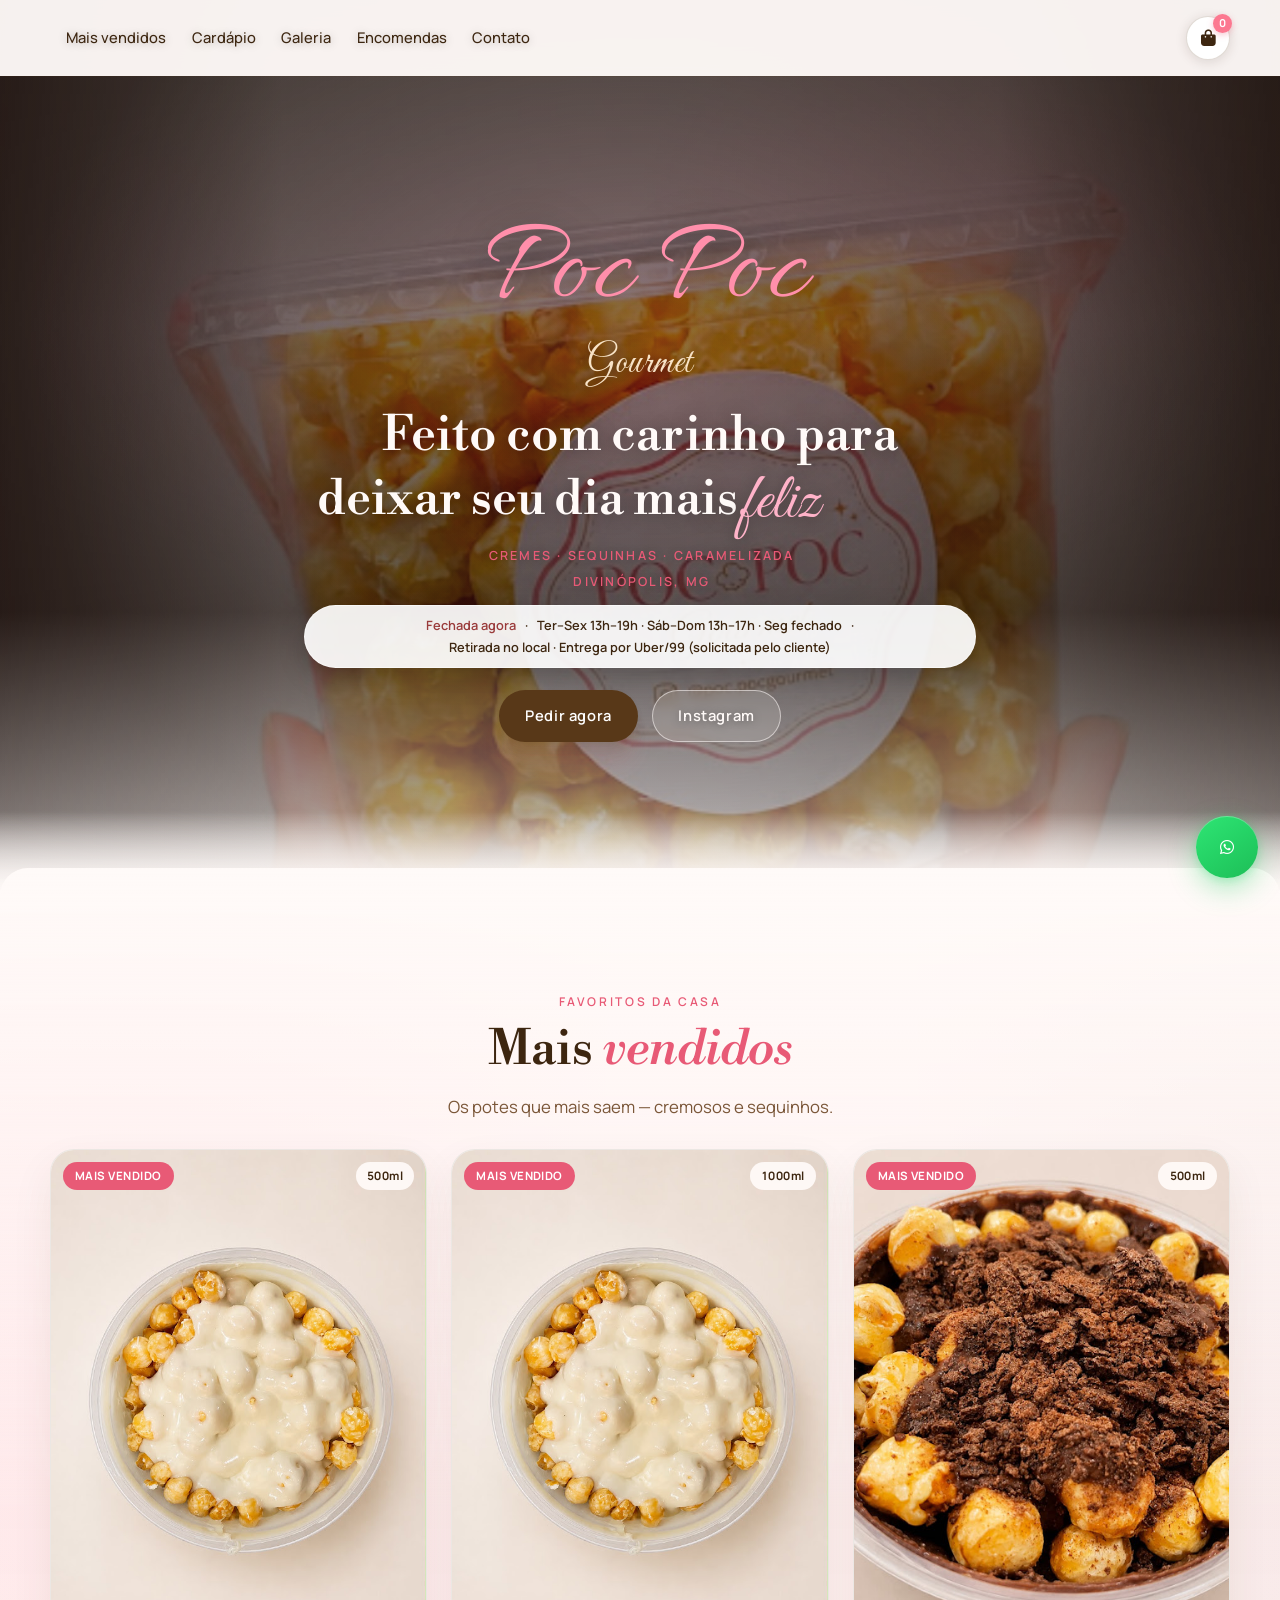
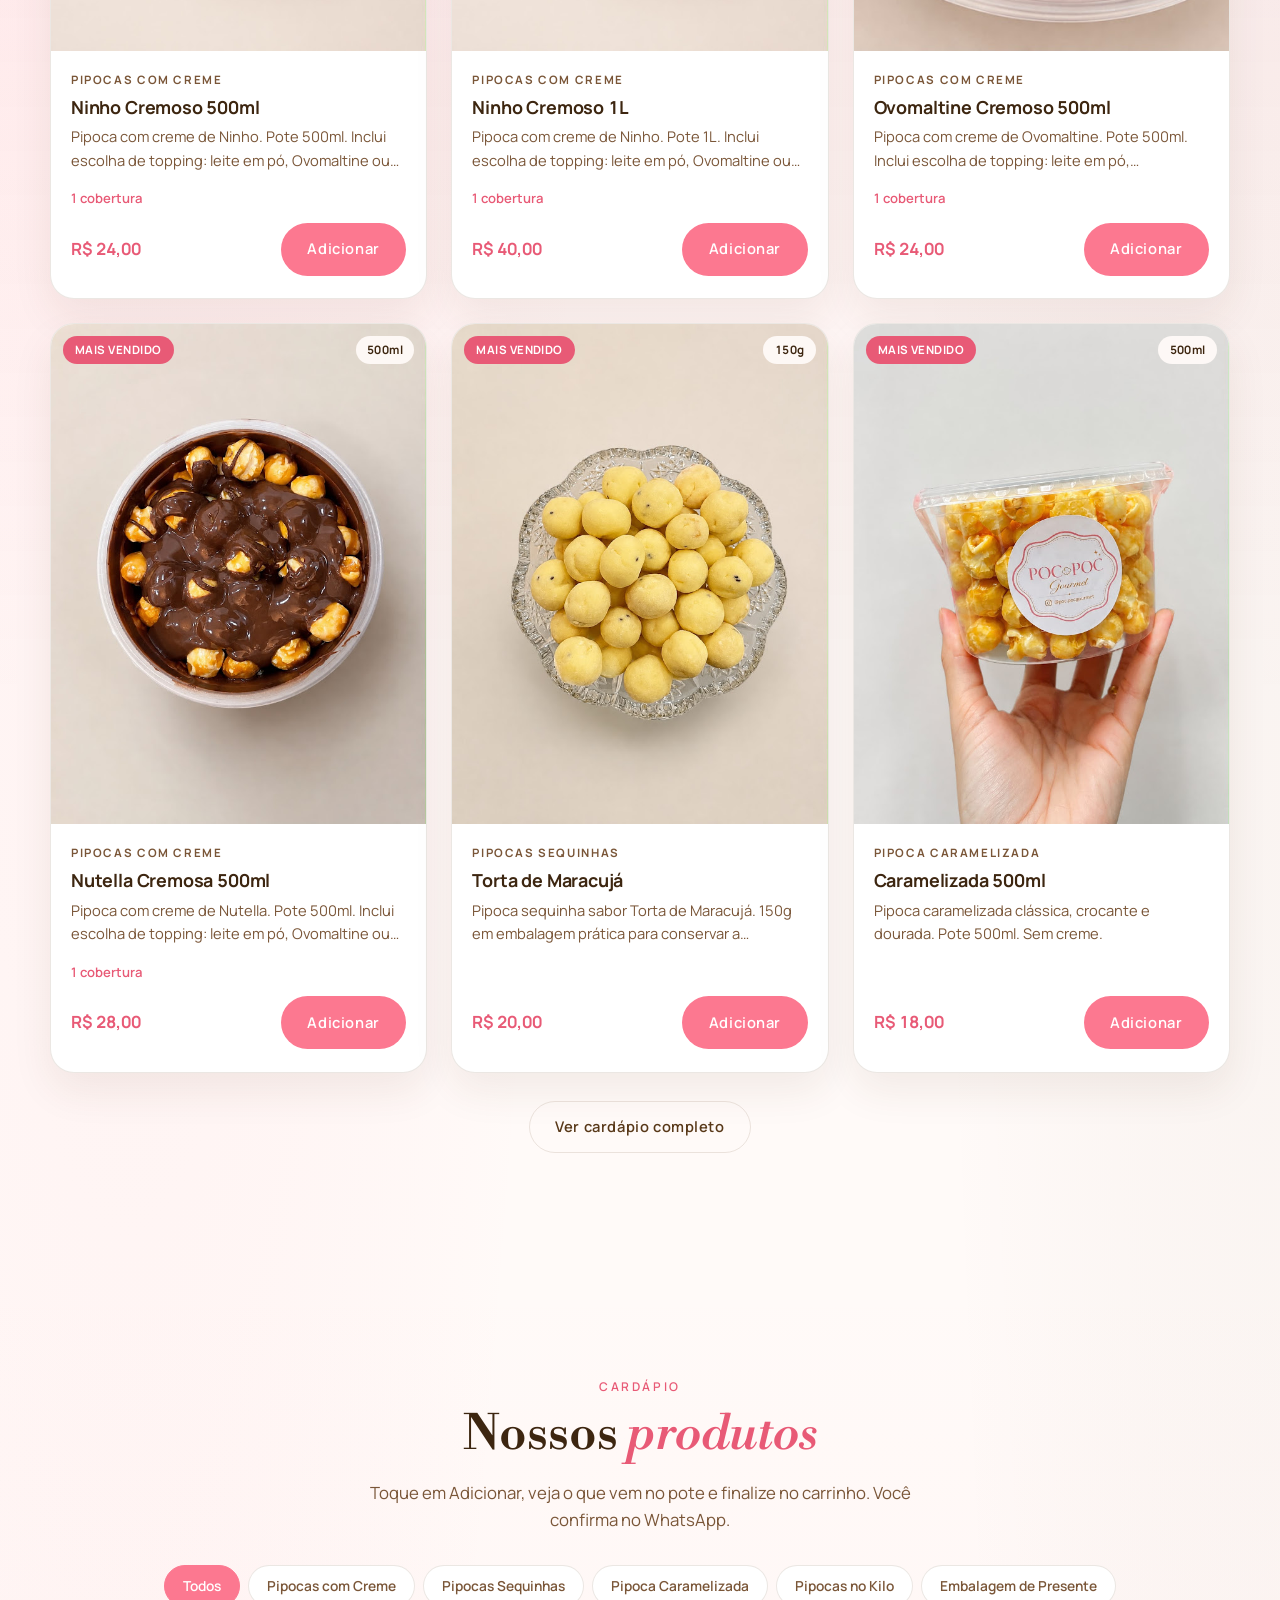
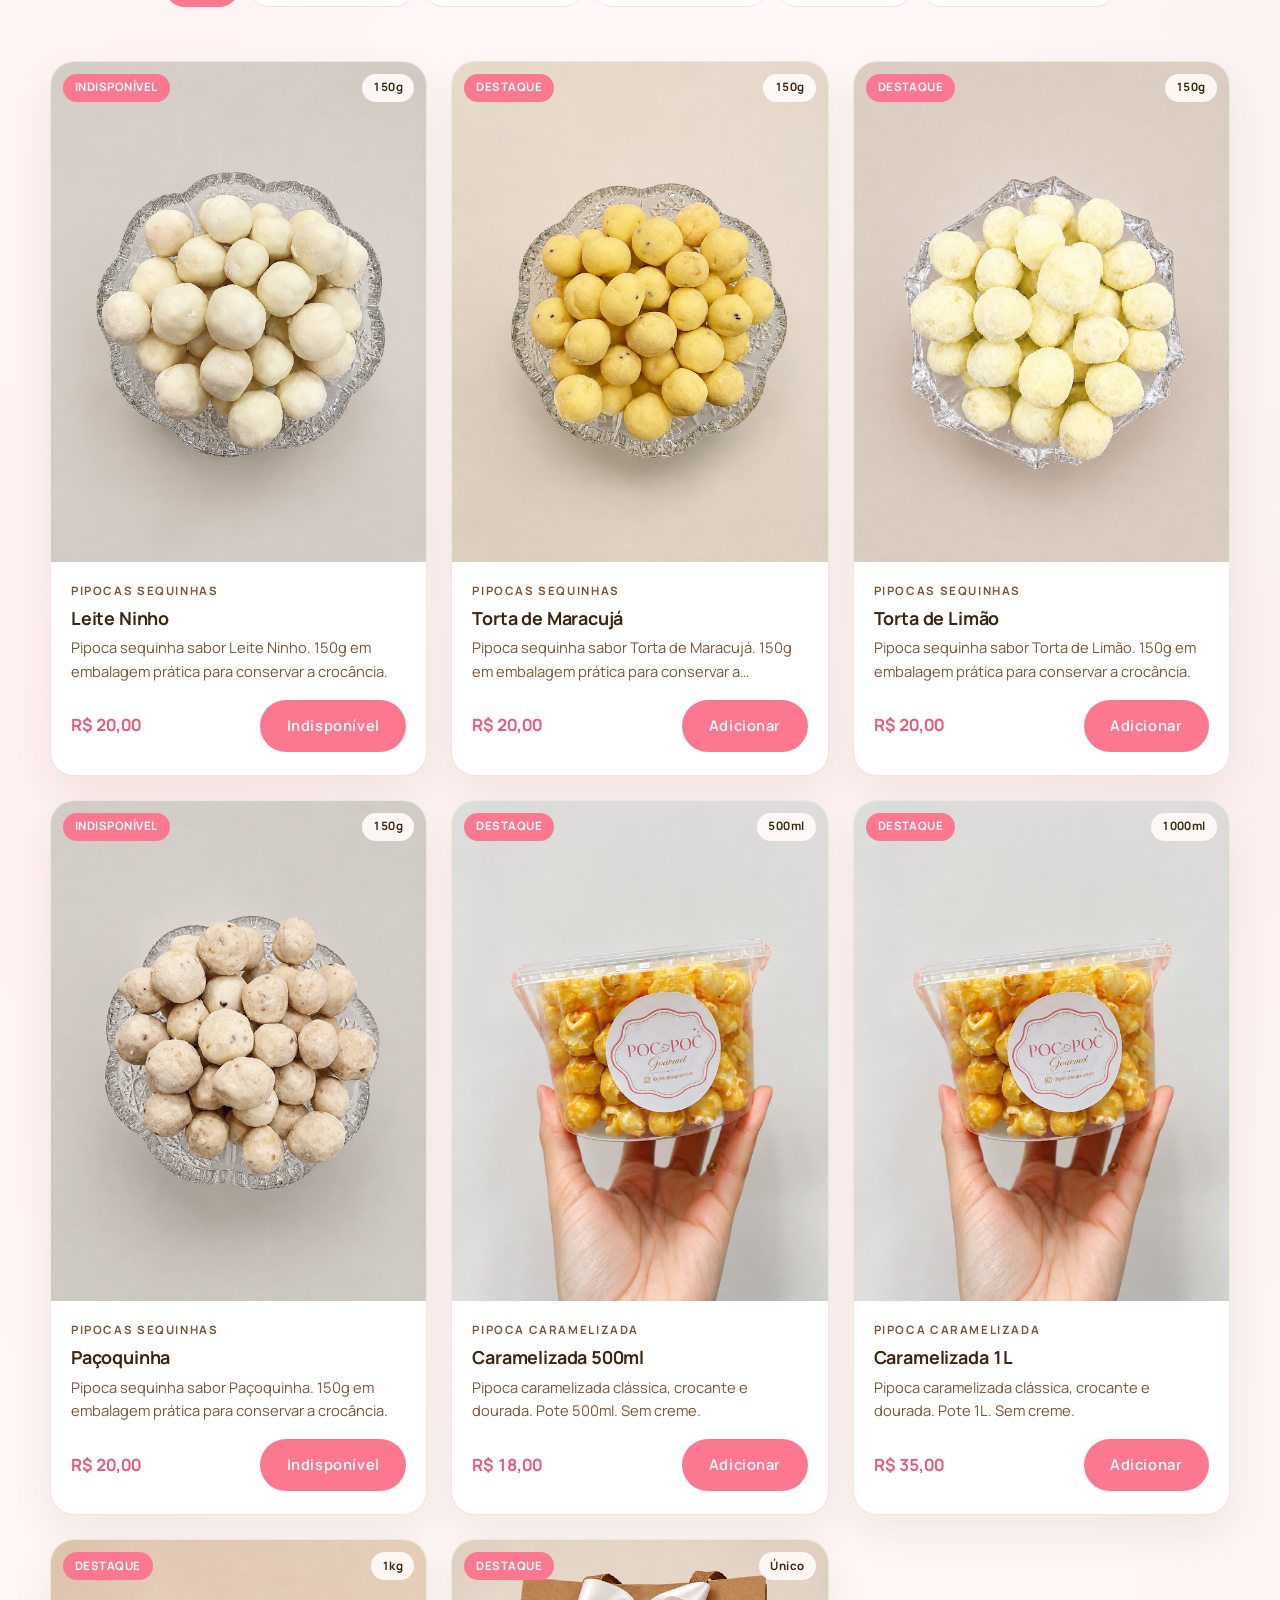
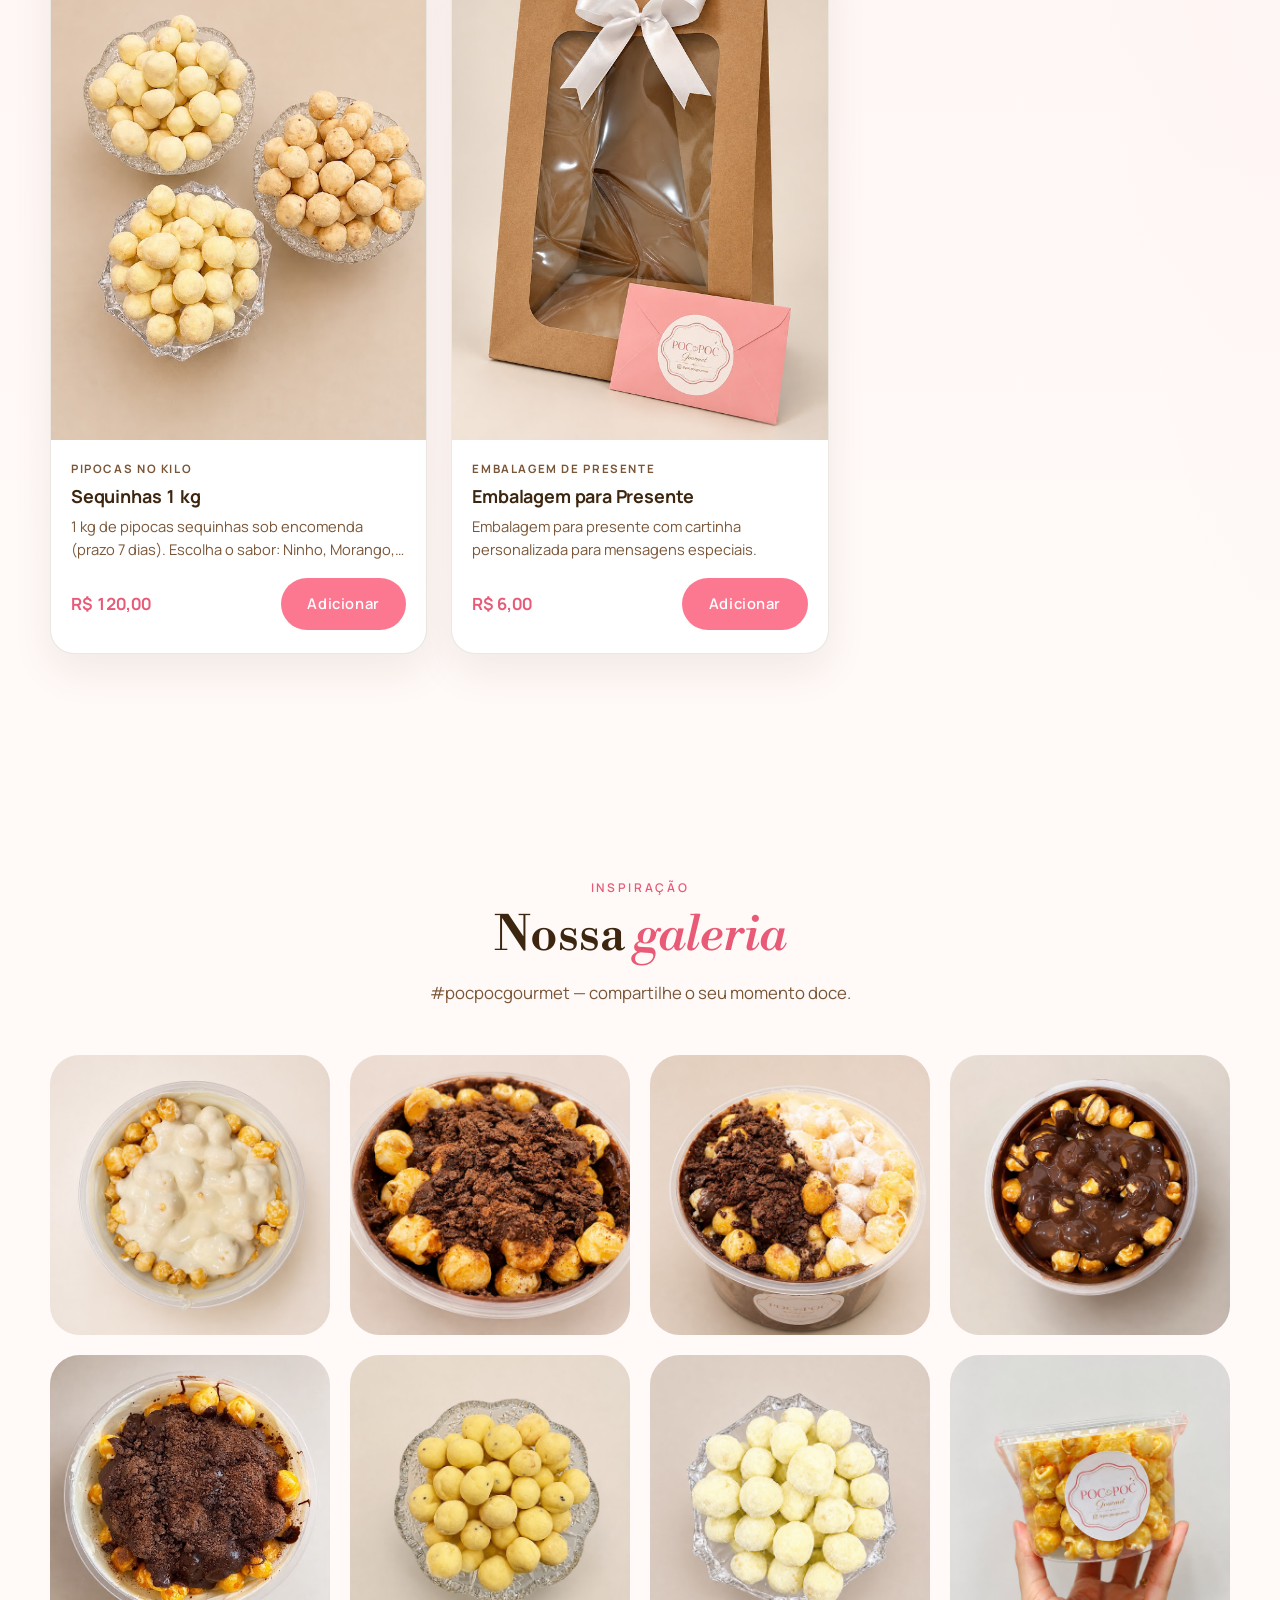
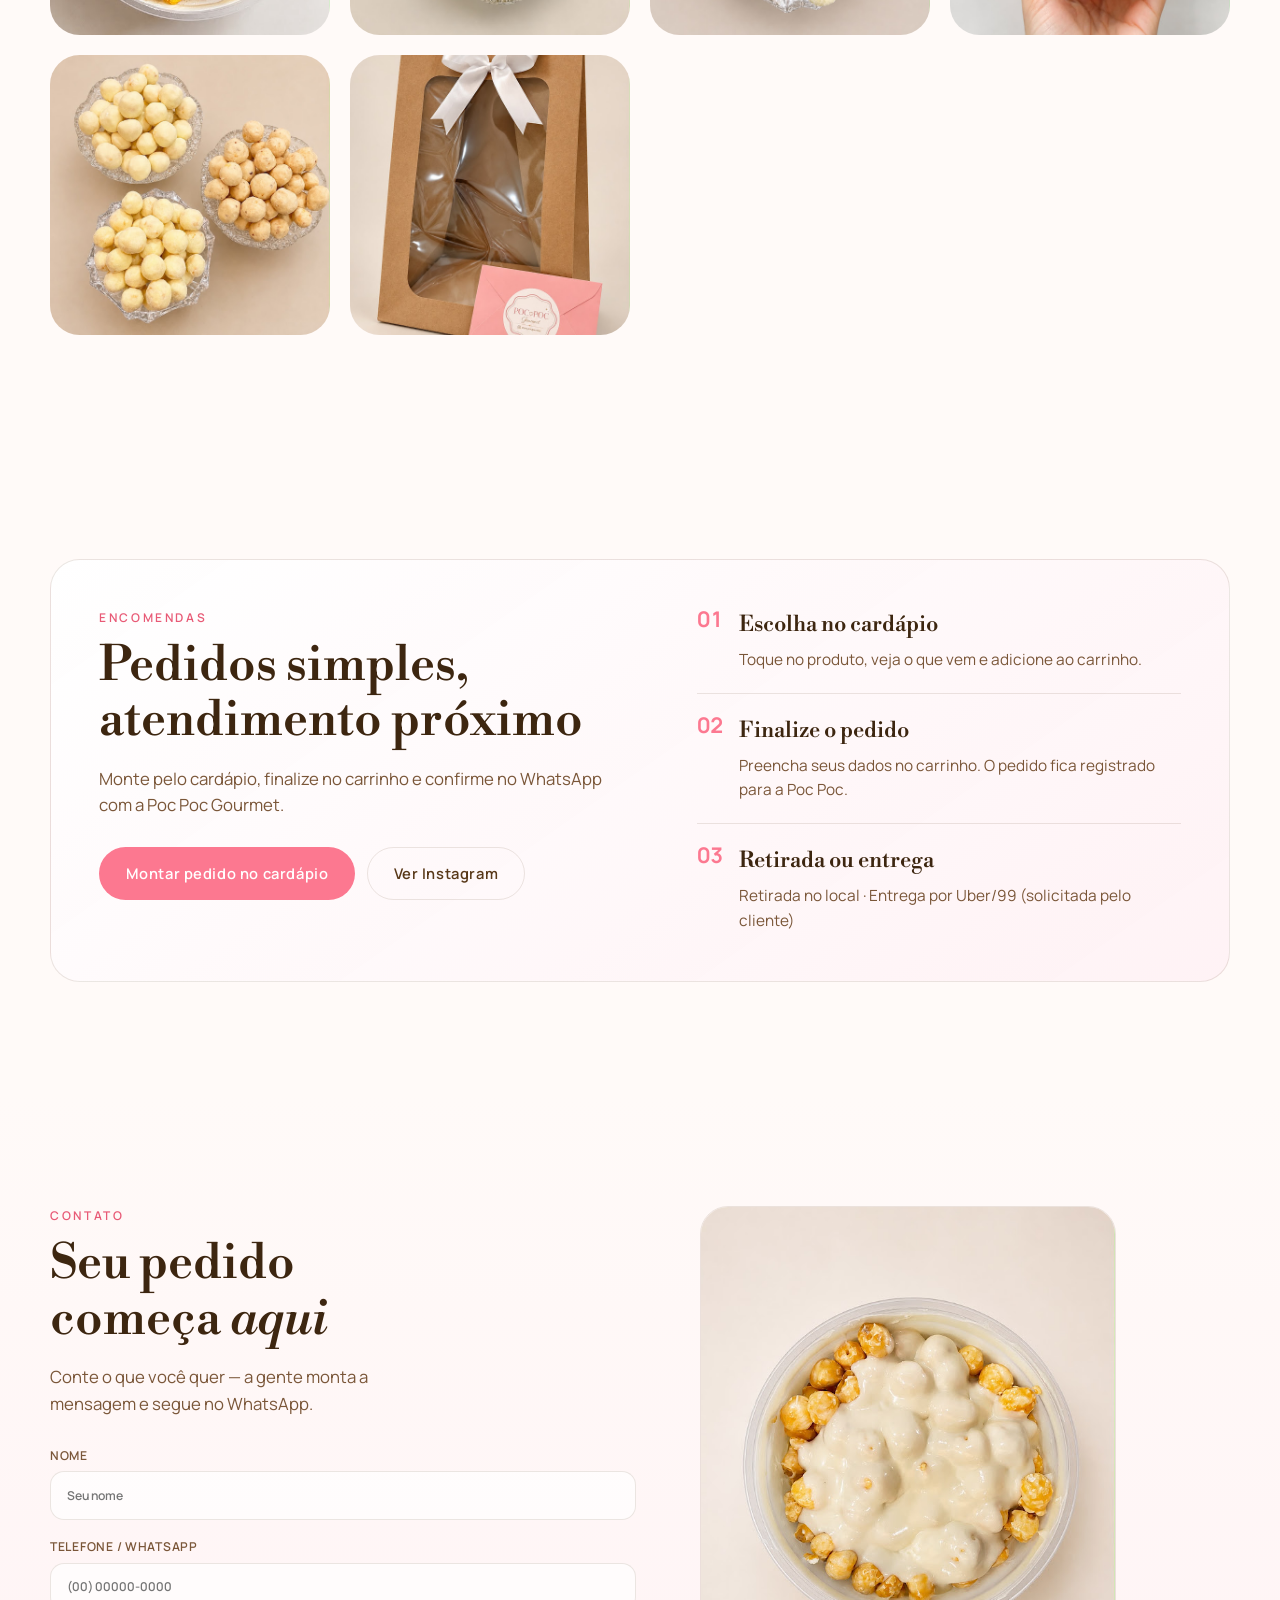
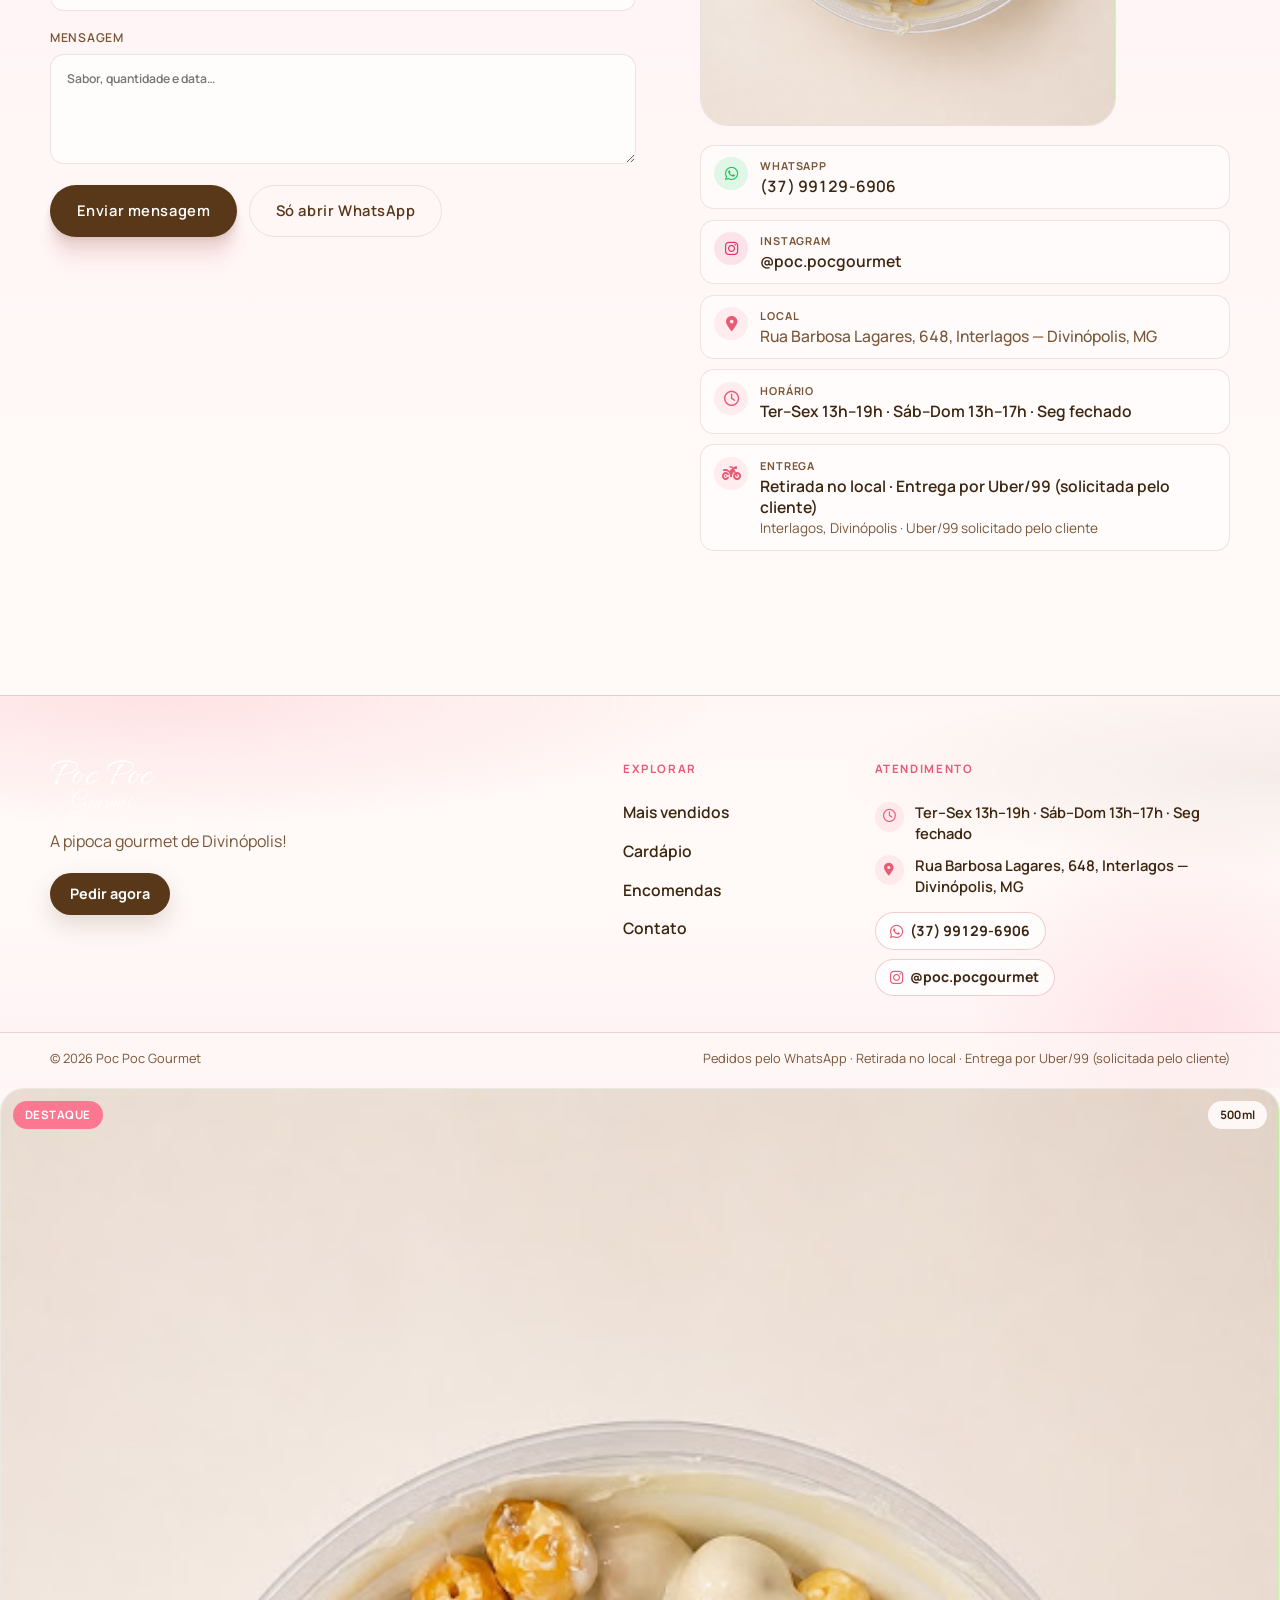
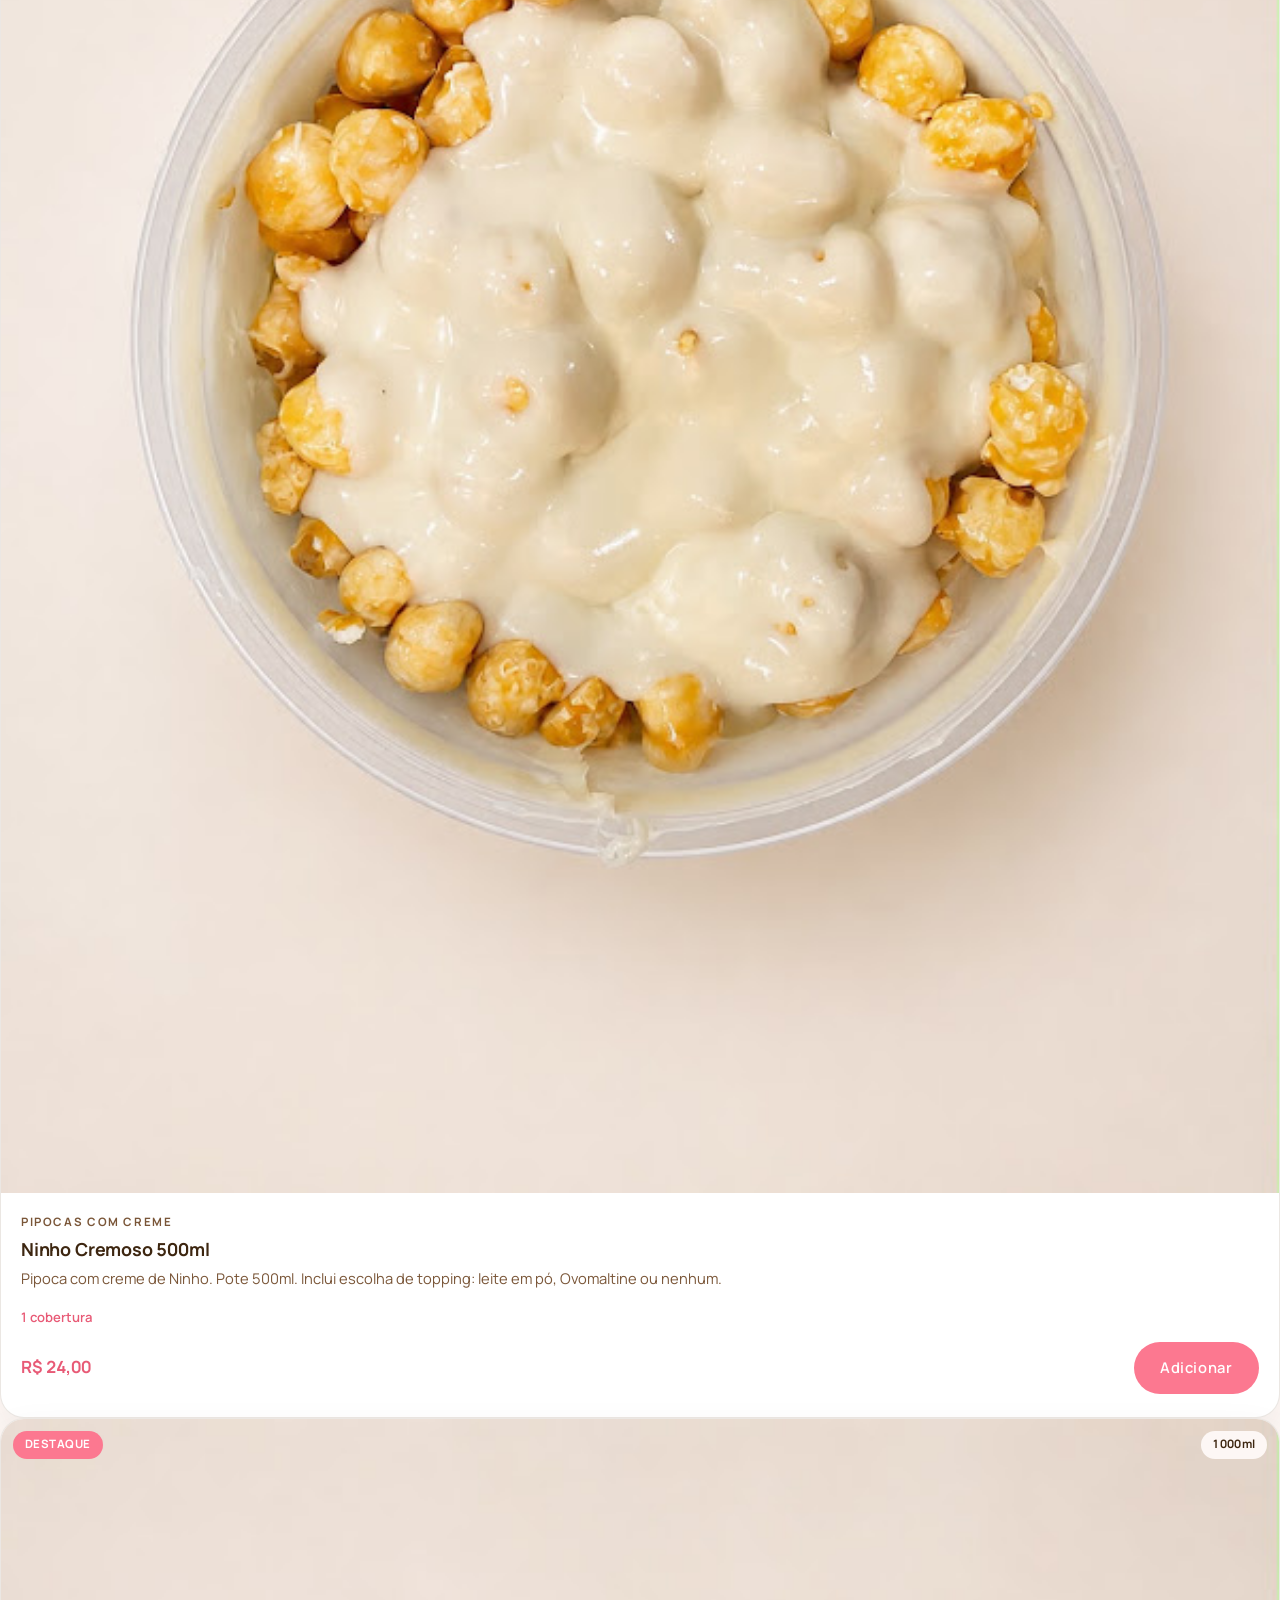
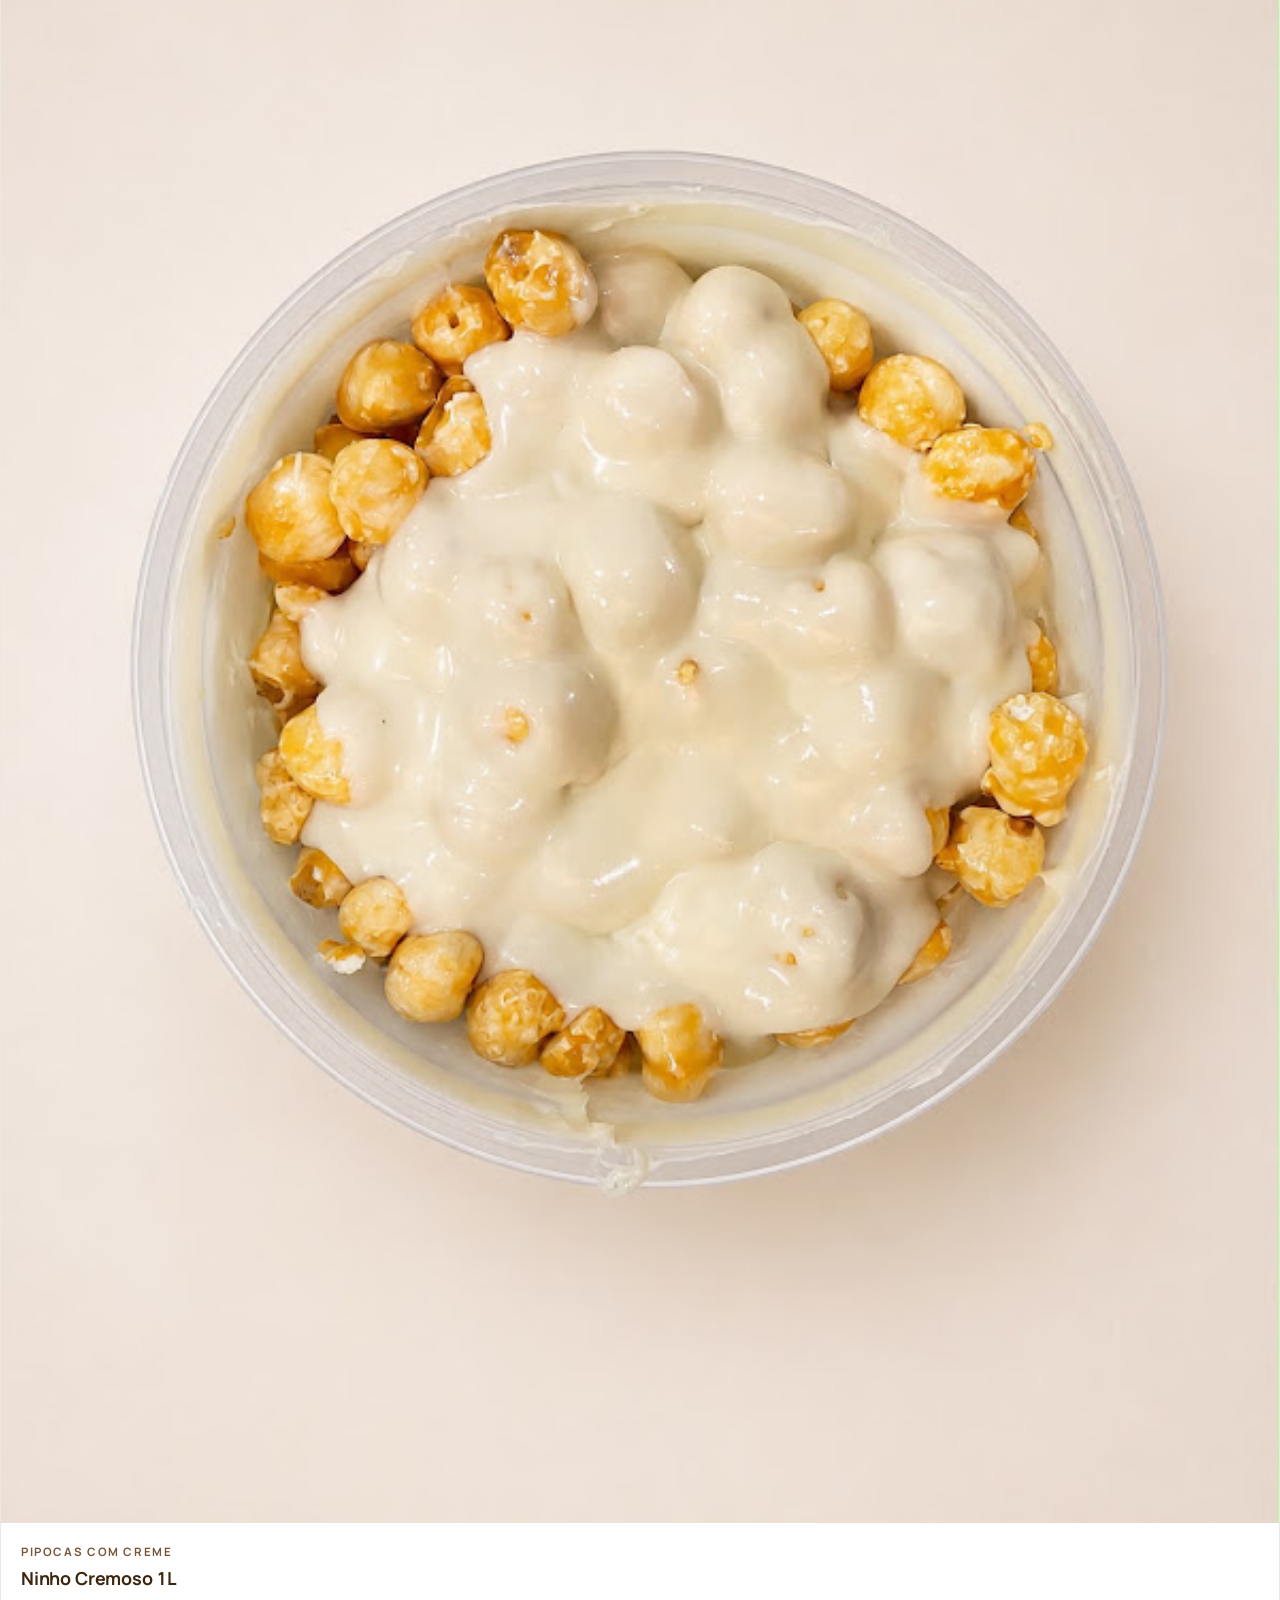
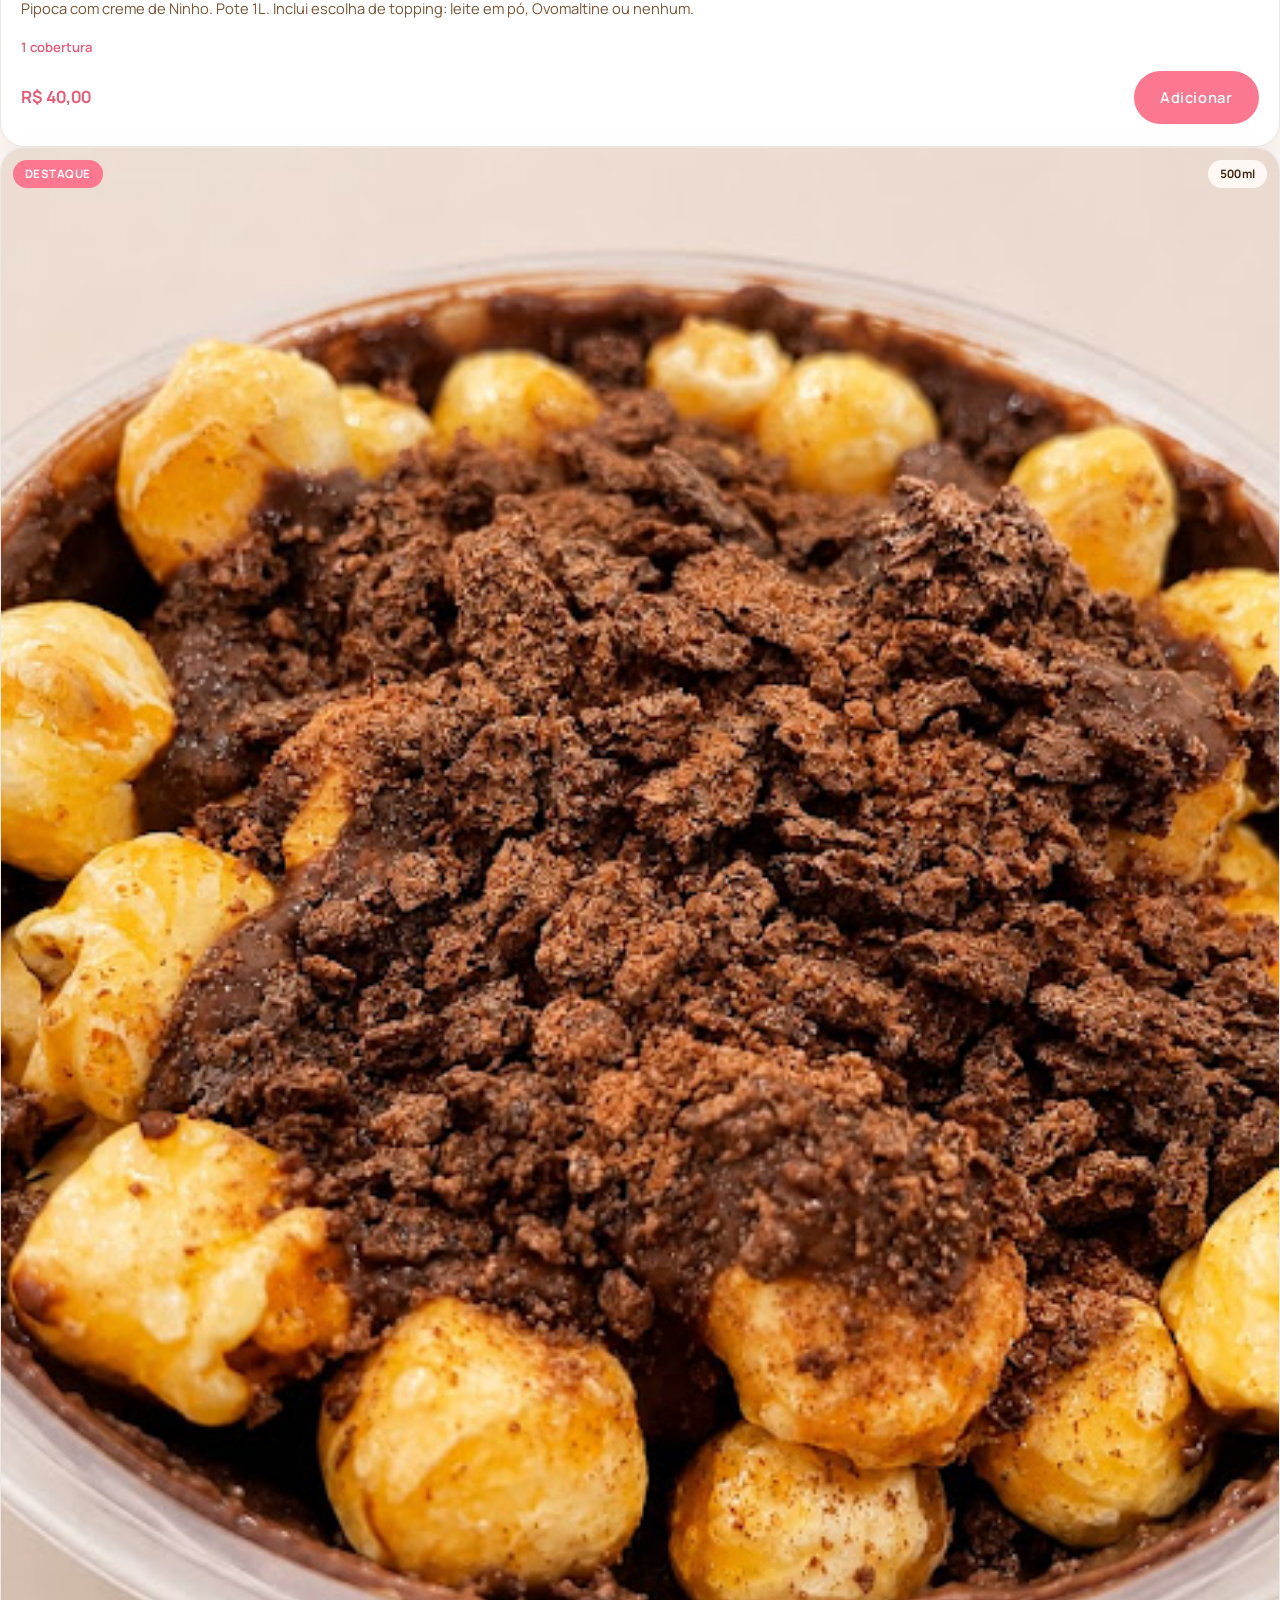
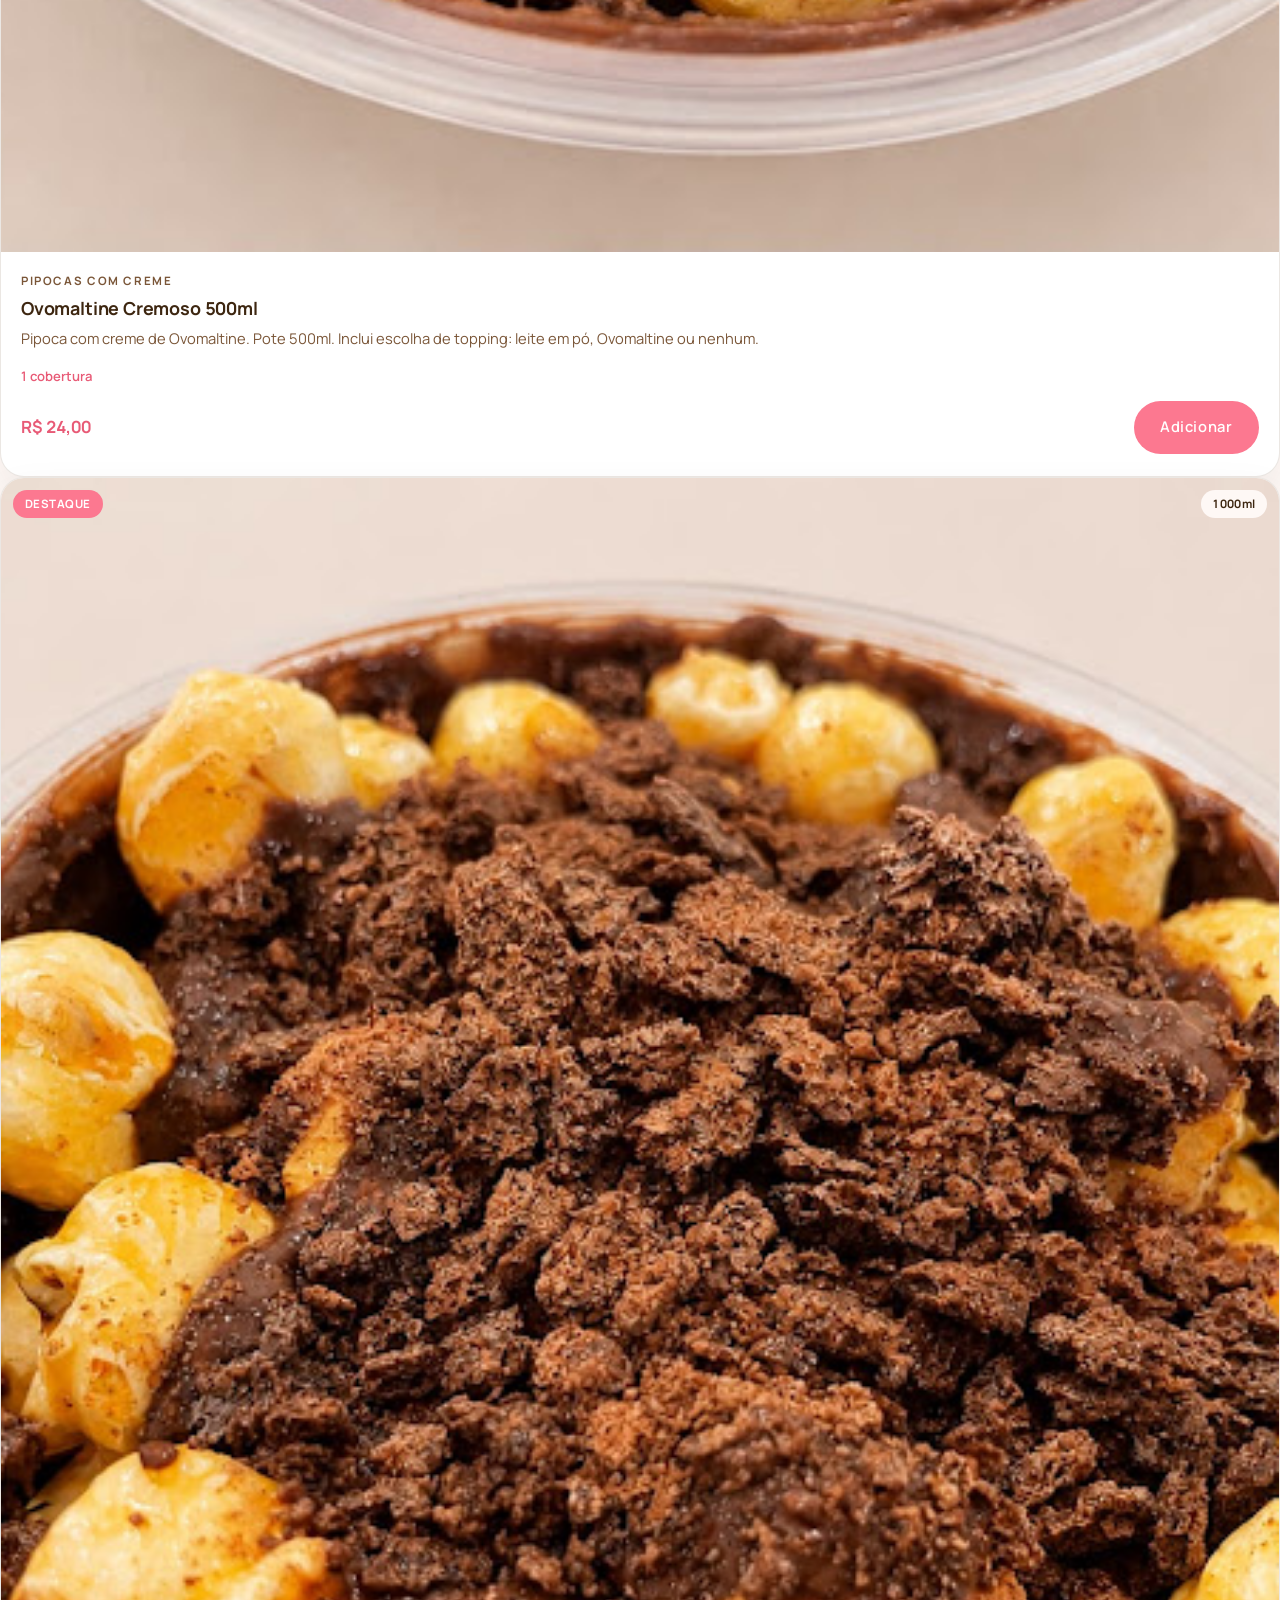
==== commit ee916519: "Remove delivery fee from cart, totals, and WhatsApp orders. Co-authored-by: Cursor <cursoragent@curs" ====
--- a/index.html
+++ b/index.html
@@ -20,7 +20,7 @@
   <link href="https://fonts.googleapis.com/css2?family=Allura&family=Great+Vibes&family=Libre+Bodoni:ital,wght@0,500;0,600;0,700;1,500&family=Manrope:wght@400;500;600;700&display=swap" rel="stylesheet">
   <link rel="stylesheet" href="https://cdnjs.cloudflare.com/ajax/libs/font-awesome/6.5.1/css/all.min.css" media="print" onload="this.media='all'">
   <noscript><link rel="stylesheet" href="https://cdnjs.cloudflare.com/ajax/libs/font-awesome/6.5.1/css/all.min.css"></noscript>
-  <link rel="stylesheet" href="style.css?v=92">
+  <link rel="stylesheet" href="style.css?v=93">
   <link rel="stylesheet" href="css/pipocando-brand.css?v=8">
   <script>
     try { if ('scrollRestoration' in history) history.scrollRestoration = 'manual'; } catch (e) {}
@@ -500,8 +500,8 @@
   <script src="js/default-data.js?v=18"></script>
   <script src="js/product-photos.js?v=4"></script>
   <script src="js/storage.js?v=33"></script>
-  <script src="js/delivery-zones.js?v=11"></script>
-  <script src="js/cart-shared.js?v=11"></script>
-  <script src="script.js?v=58"></script>
+  <script src="js/delivery-zones.js?v=12"></script>
+  <script src="js/cart-shared.js?v=12"></script>
+  <script src="script.js?v=60"></script>
 </body>
 </html>
--- a/style.css
+++ b/style.css
@@ -2793,8 +2793,18 @@
 .cart-drawer__discount[hidden],
 .cart-coupon[hidden],
 .cart-drawer__total[hidden],
-.cart-drawer__delivery[hidden] {
+.cart-drawer__delivery[hidden],
+.cart-drawer__delivery-fee[hidden],
+.cart-checkout[hidden],
+.cart-zones[hidden],
+.pix-details[hidden],
+.cart-address[hidden] {
   display: none !important;
+}
+
+.cart-drawer__foot.is-empty {
+  max-height: none;
+  padding-top: 0.85rem;
 }
 
 .cart-drawer__total {
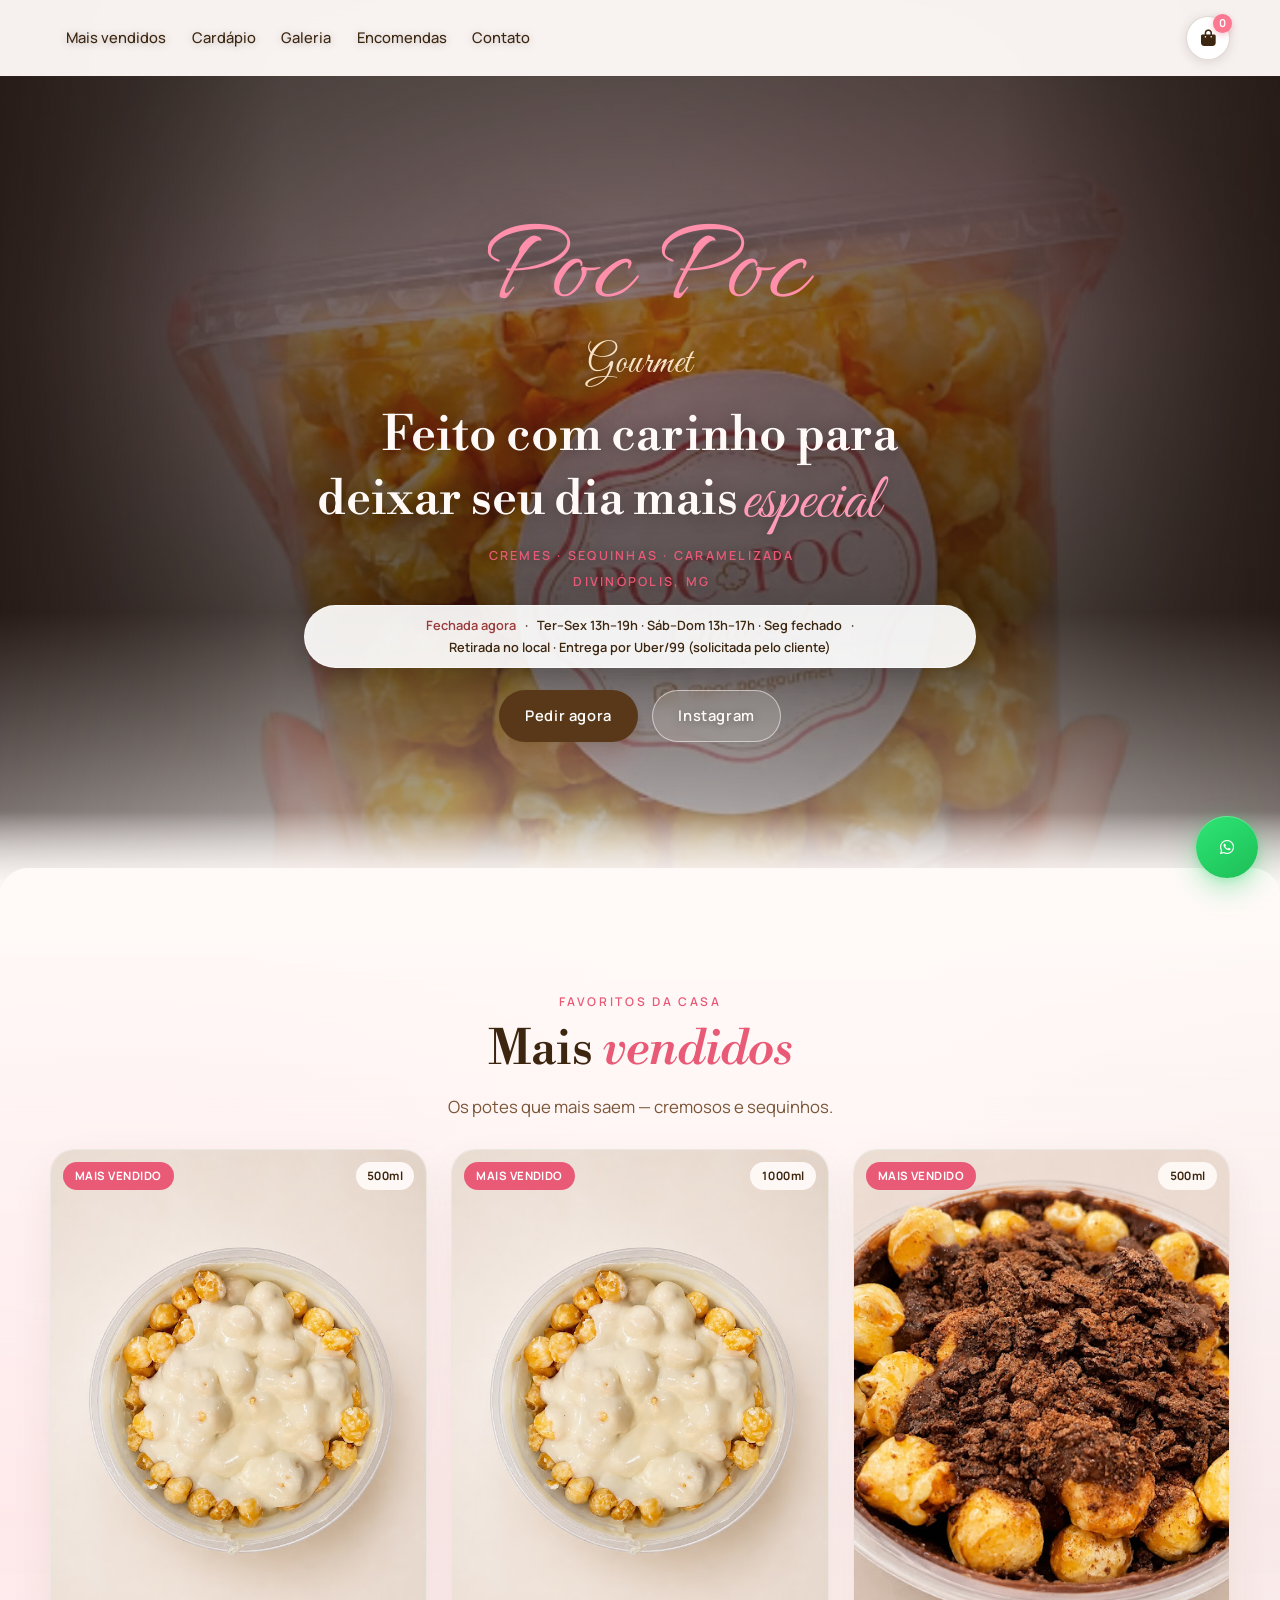
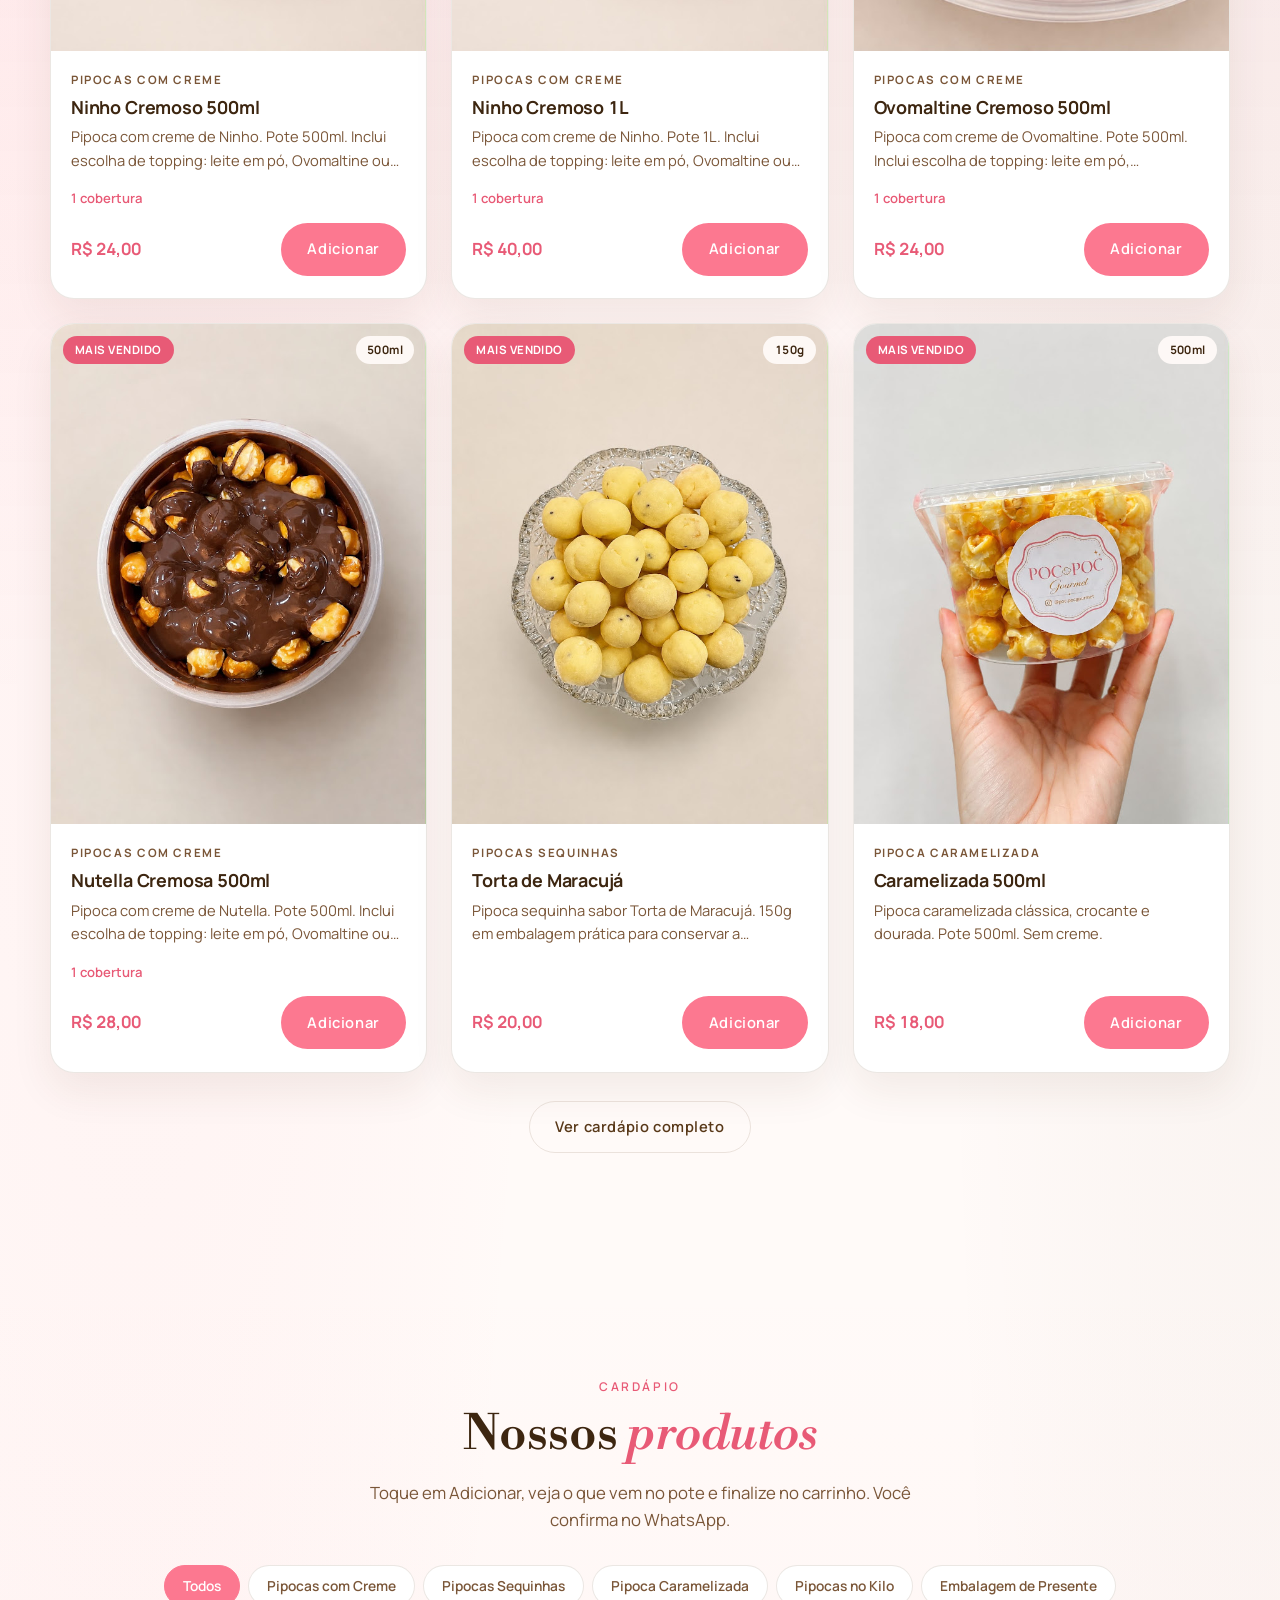
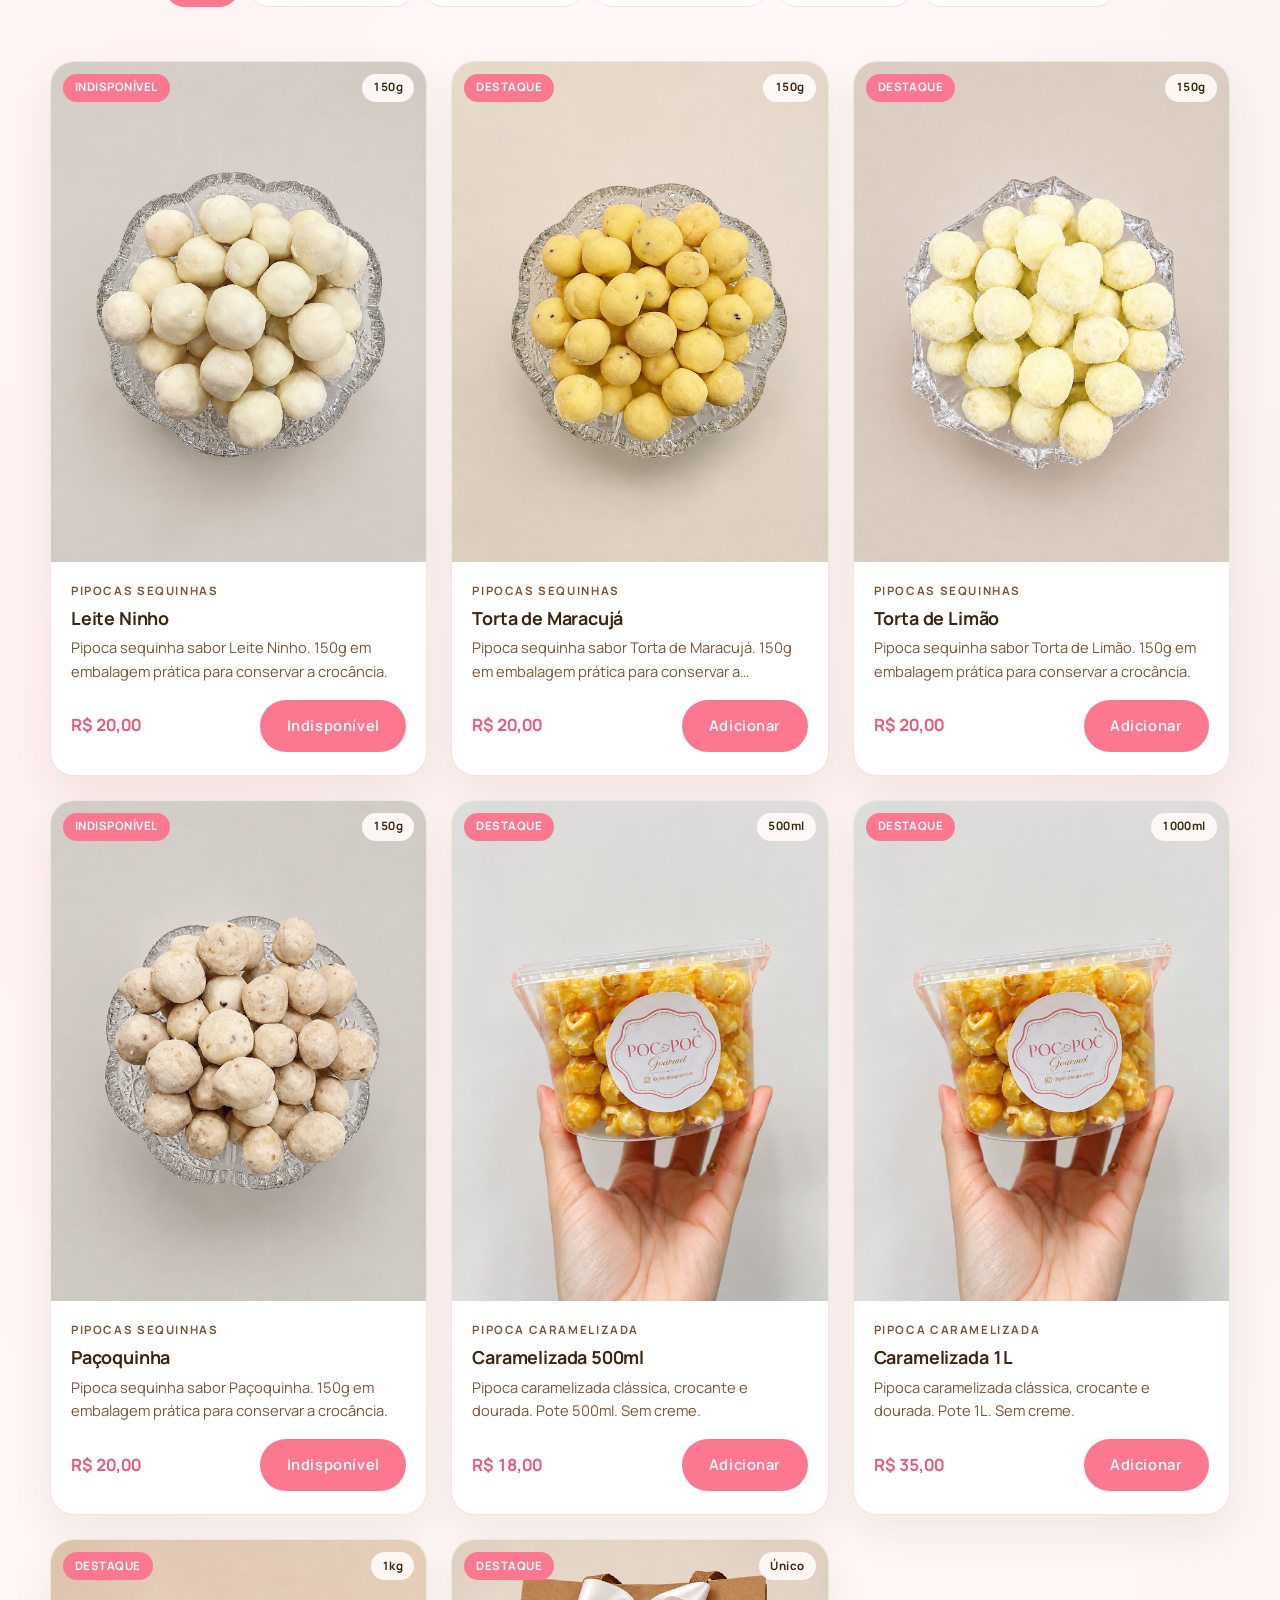
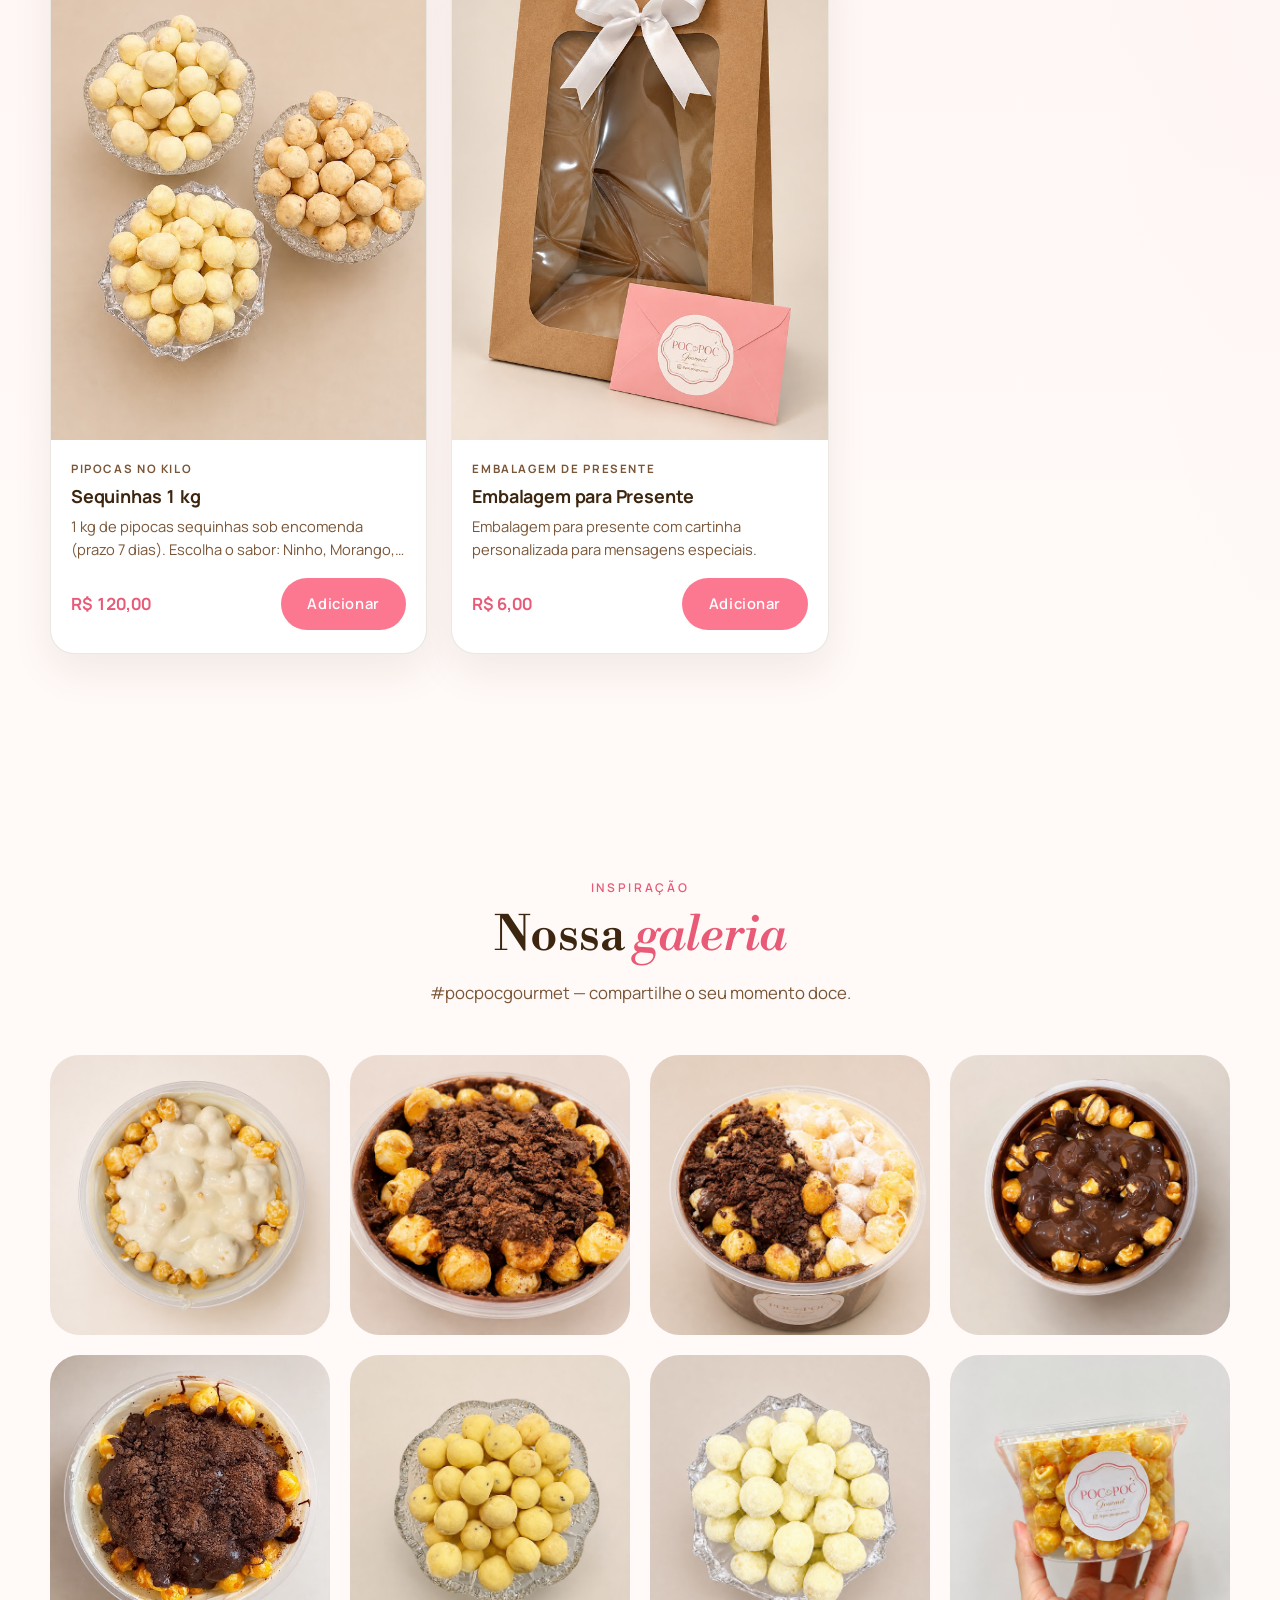
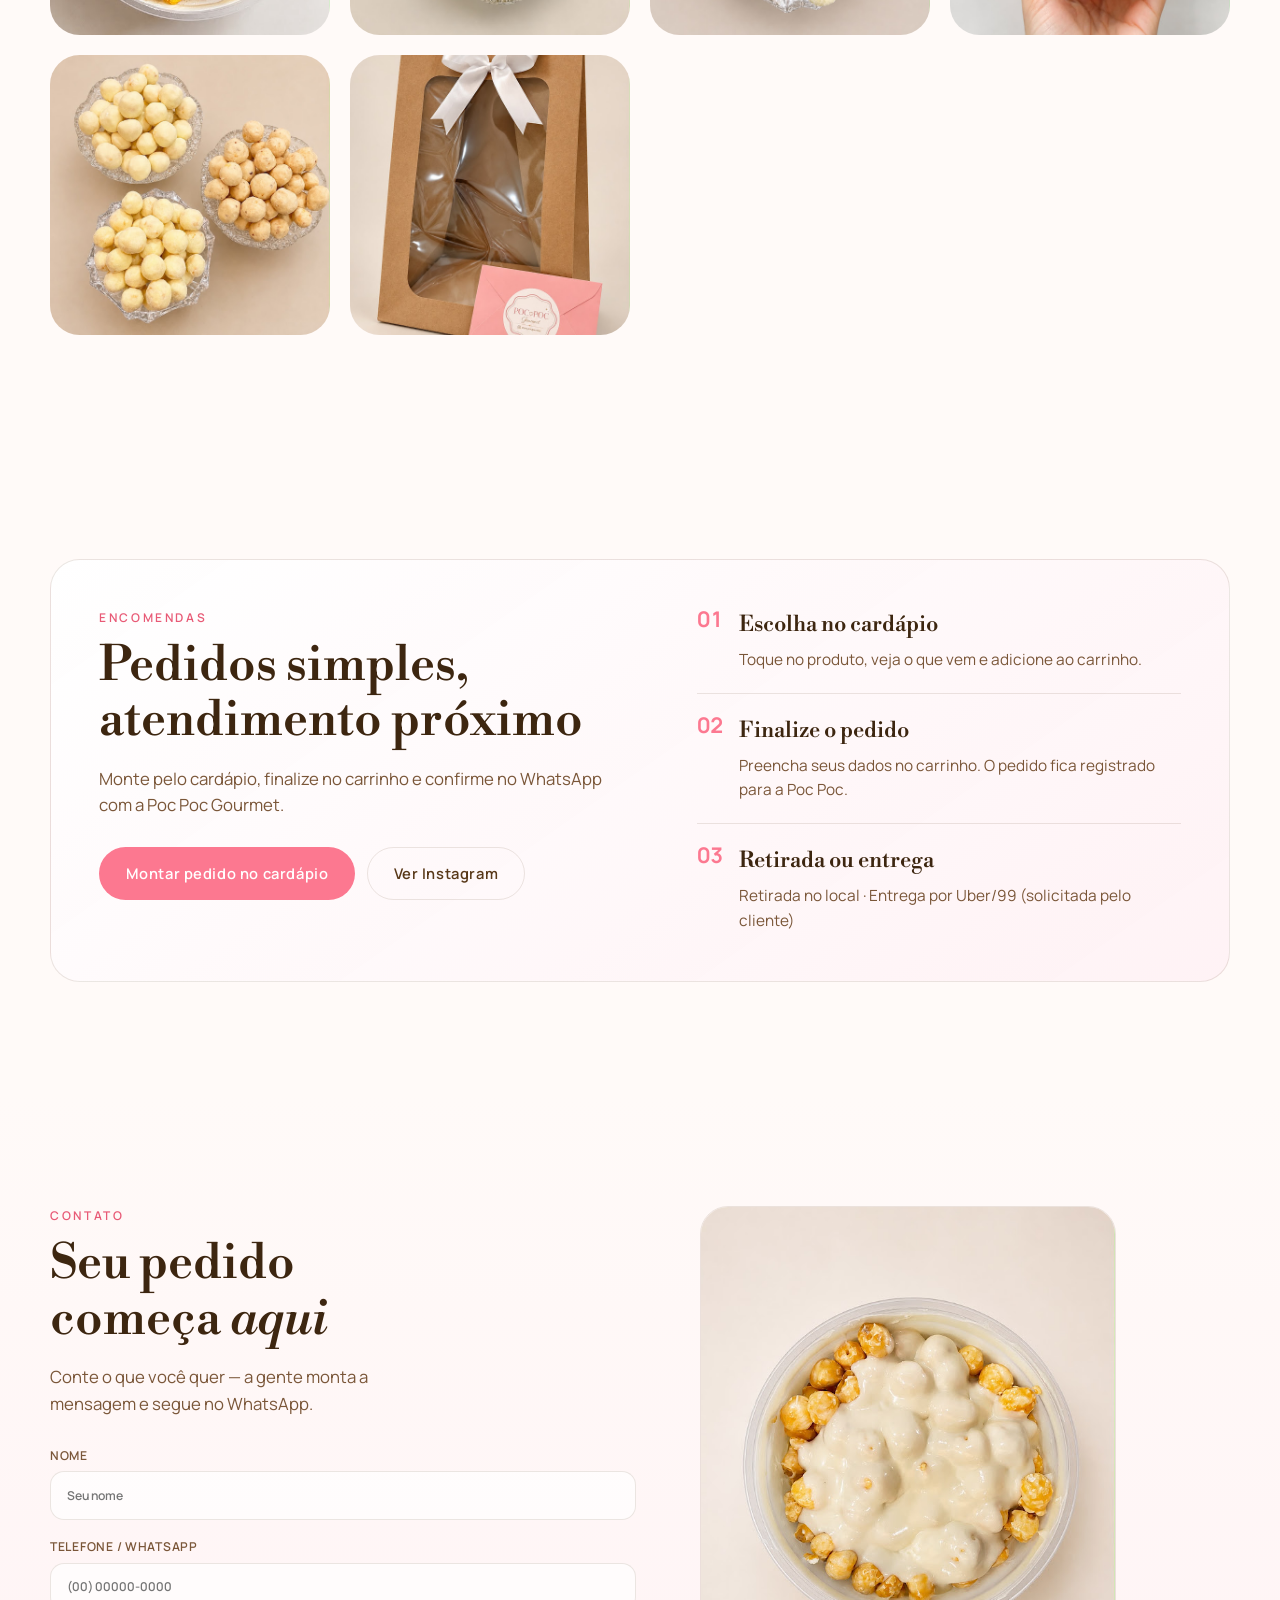
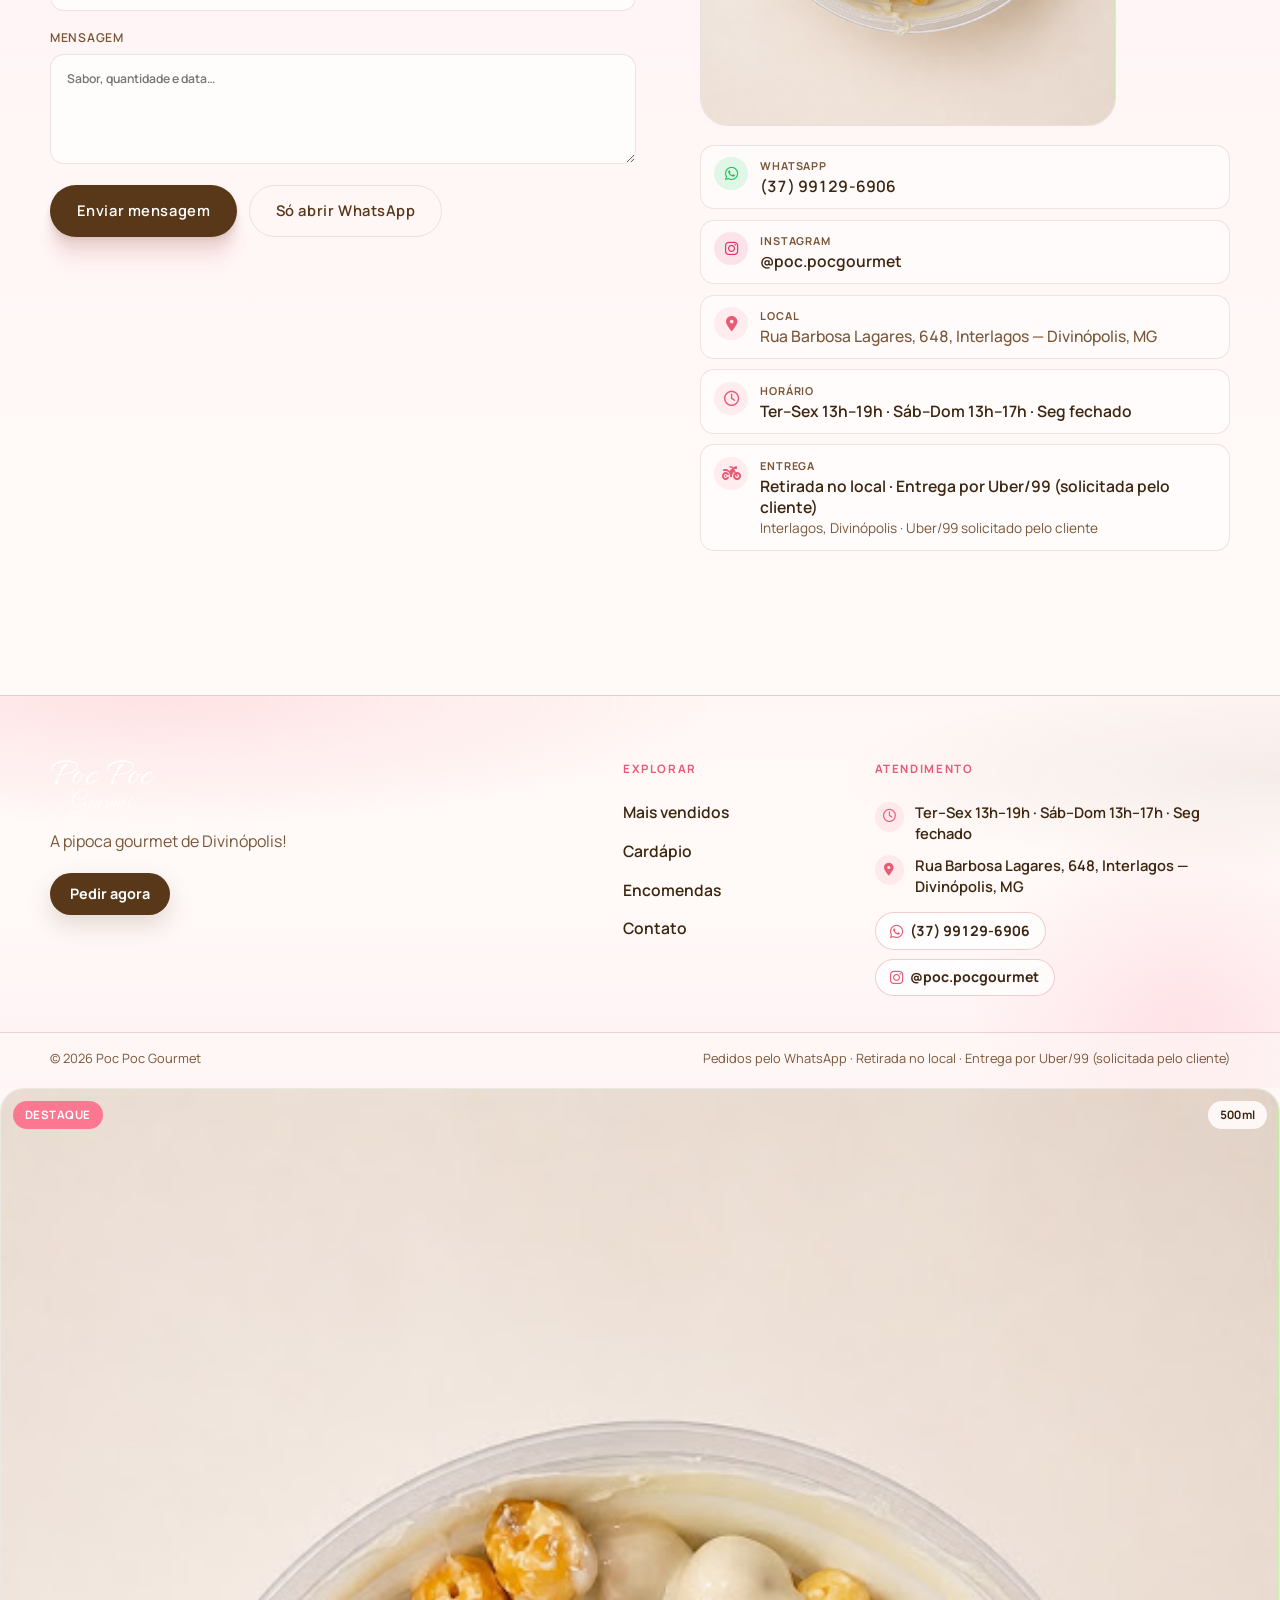
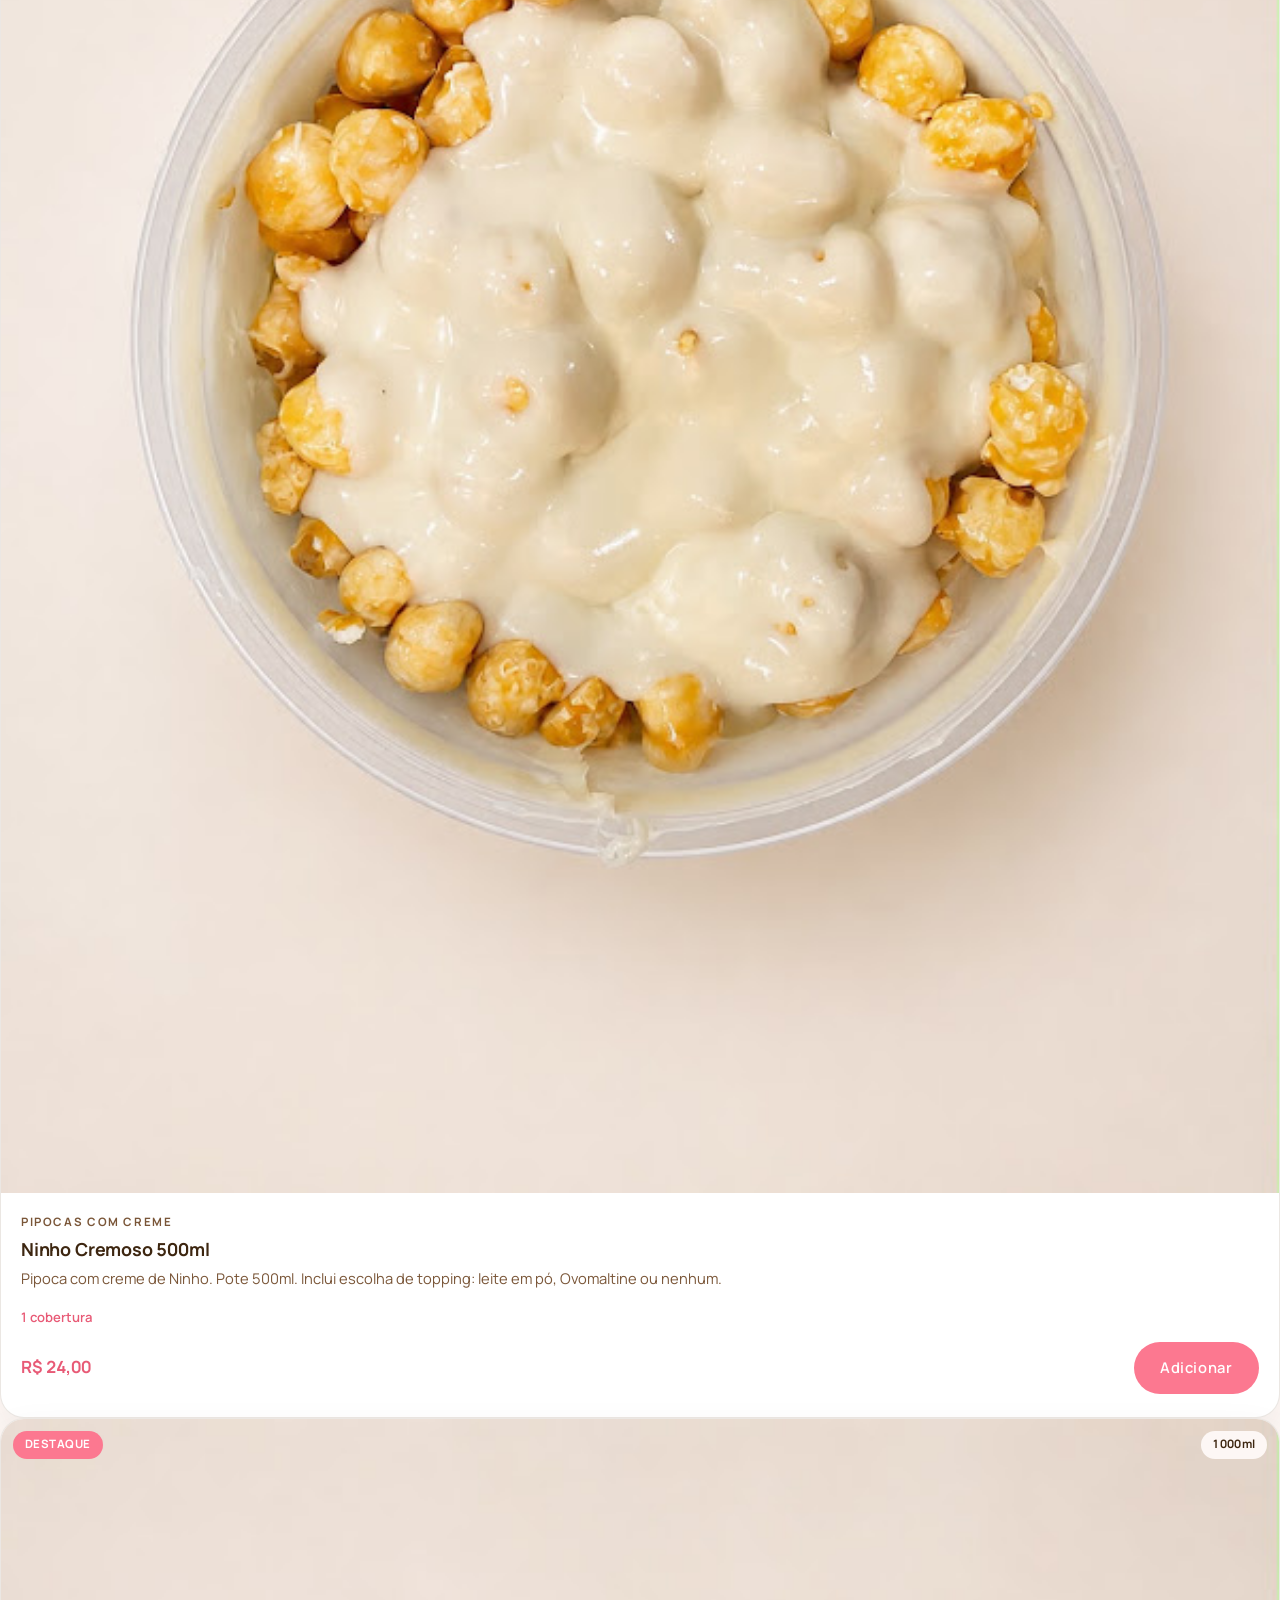
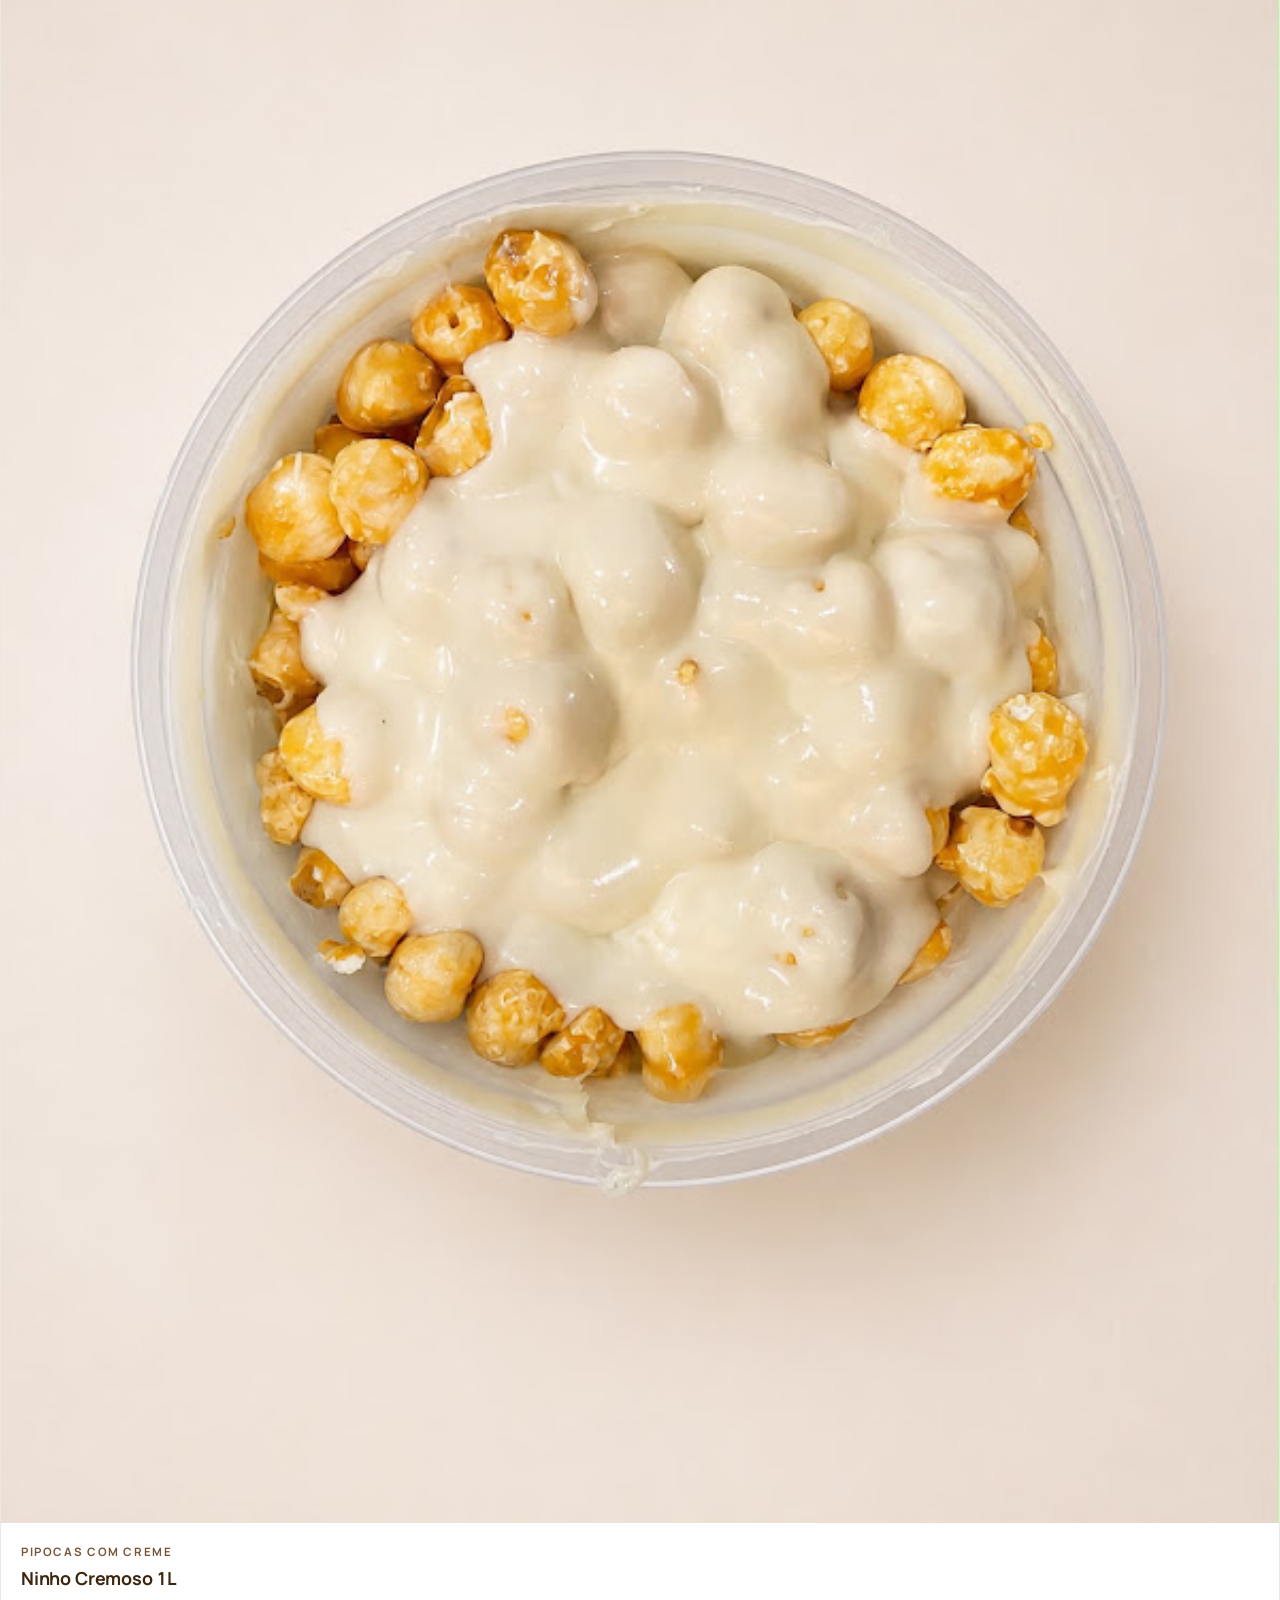
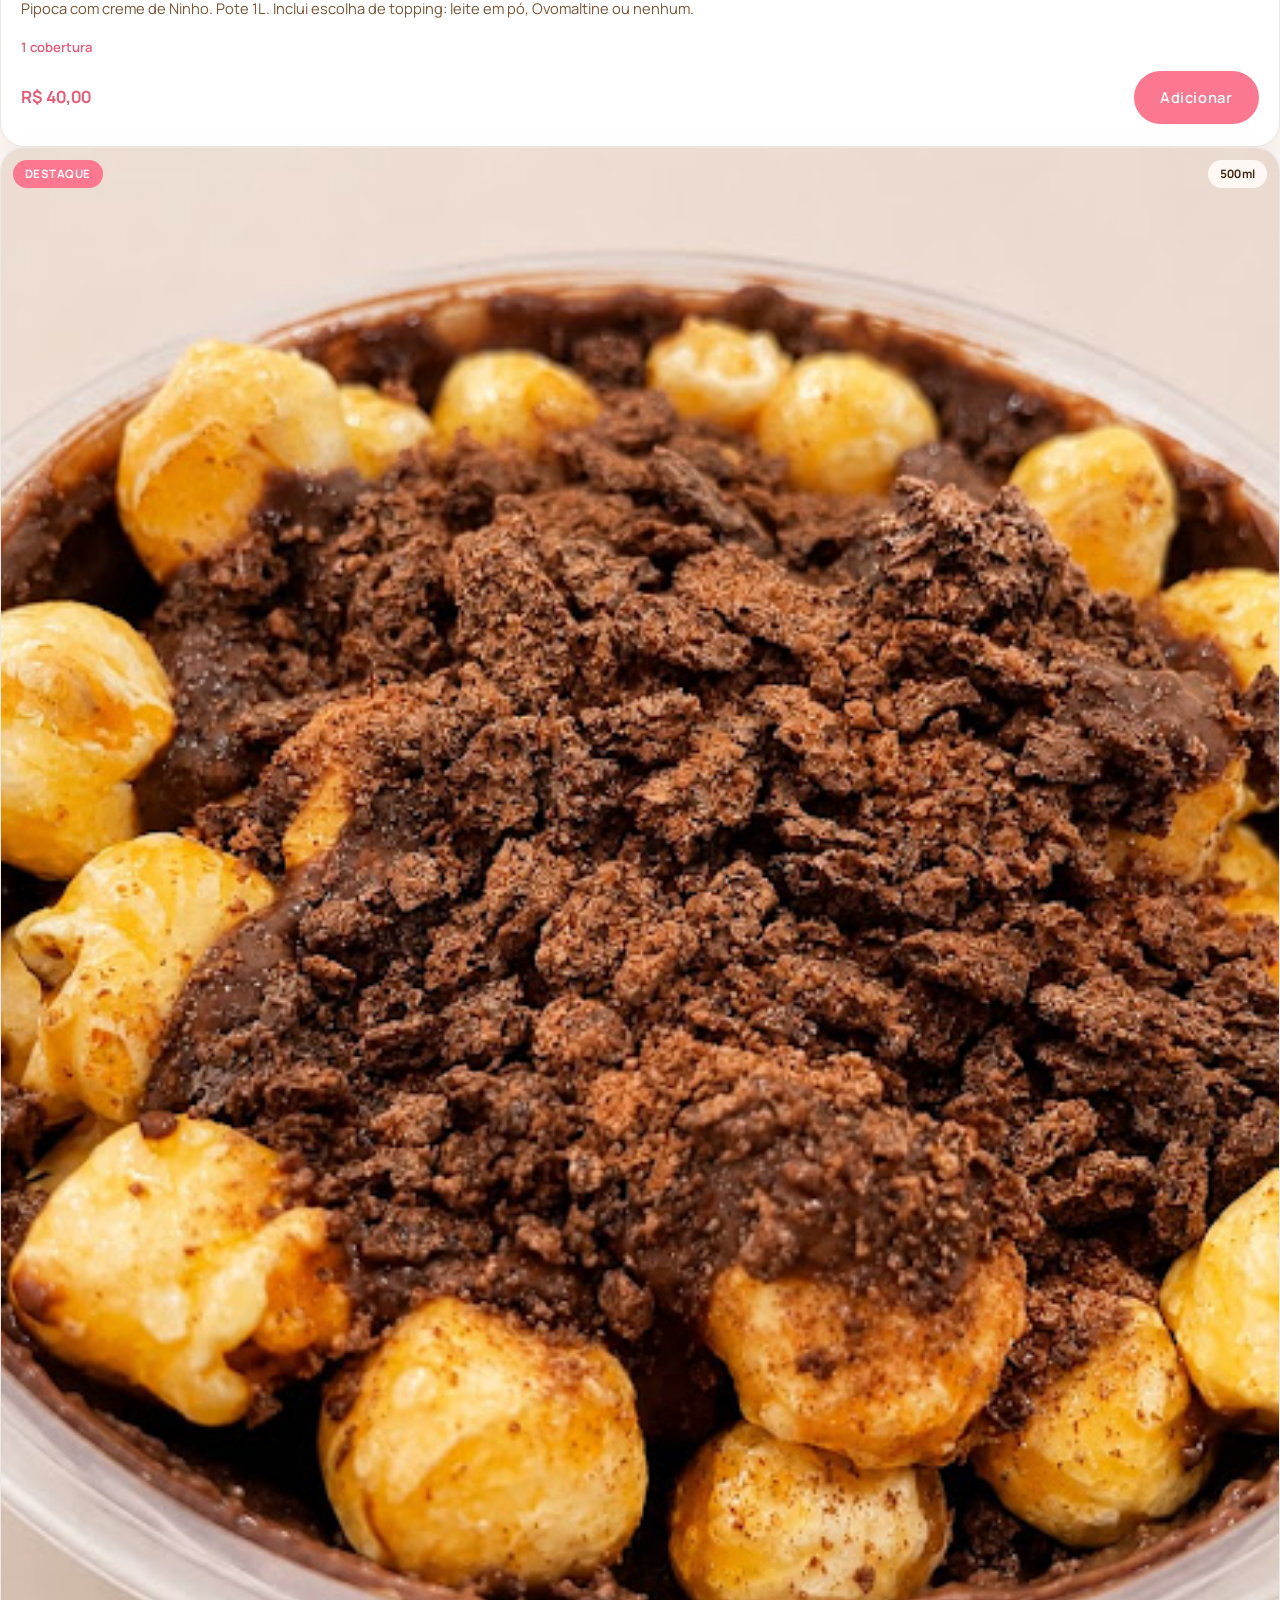
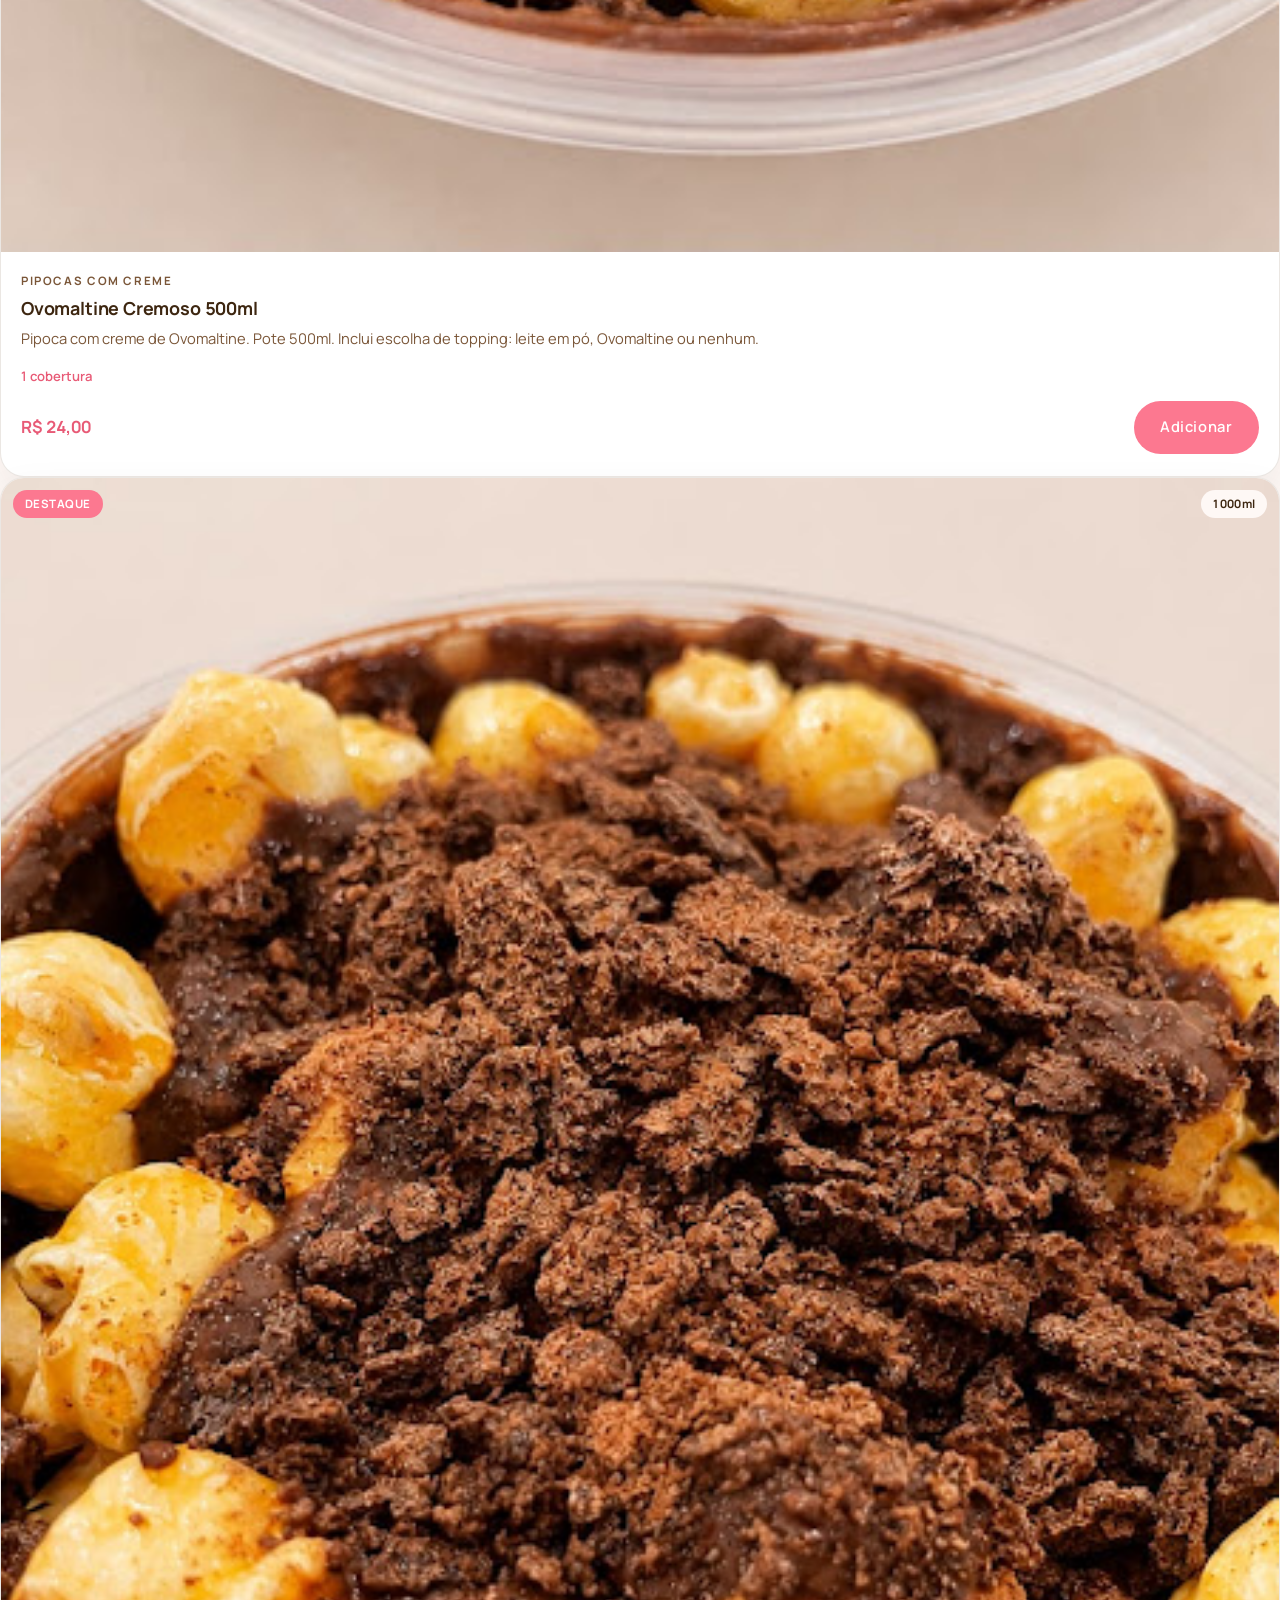
==== commit 2a06f7d2: "Remove daily revenue target from sales goals; keep pots only. Co-authored-by: Cursor <cursoragent@cu" ====
--- a/index.html
+++ b/index.html
@@ -497,9 +497,9 @@
 
   <script src="js/brand-config.js?v=11"></script>
   <script src="js/pipoca-config.js?v=6"></script>
-  <script src="js/default-data.js?v=18"></script>
+  <script src="js/default-data.js?v=19"></script>
   <script src="js/product-photos.js?v=4"></script>
-  <script src="js/storage.js?v=33"></script>
+  <script src="js/storage.js?v=34"></script>
   <script src="js/delivery-zones.js?v=12"></script>
   <script src="js/cart-shared.js?v=12"></script>
   <script src="script.js?v=60"></script>
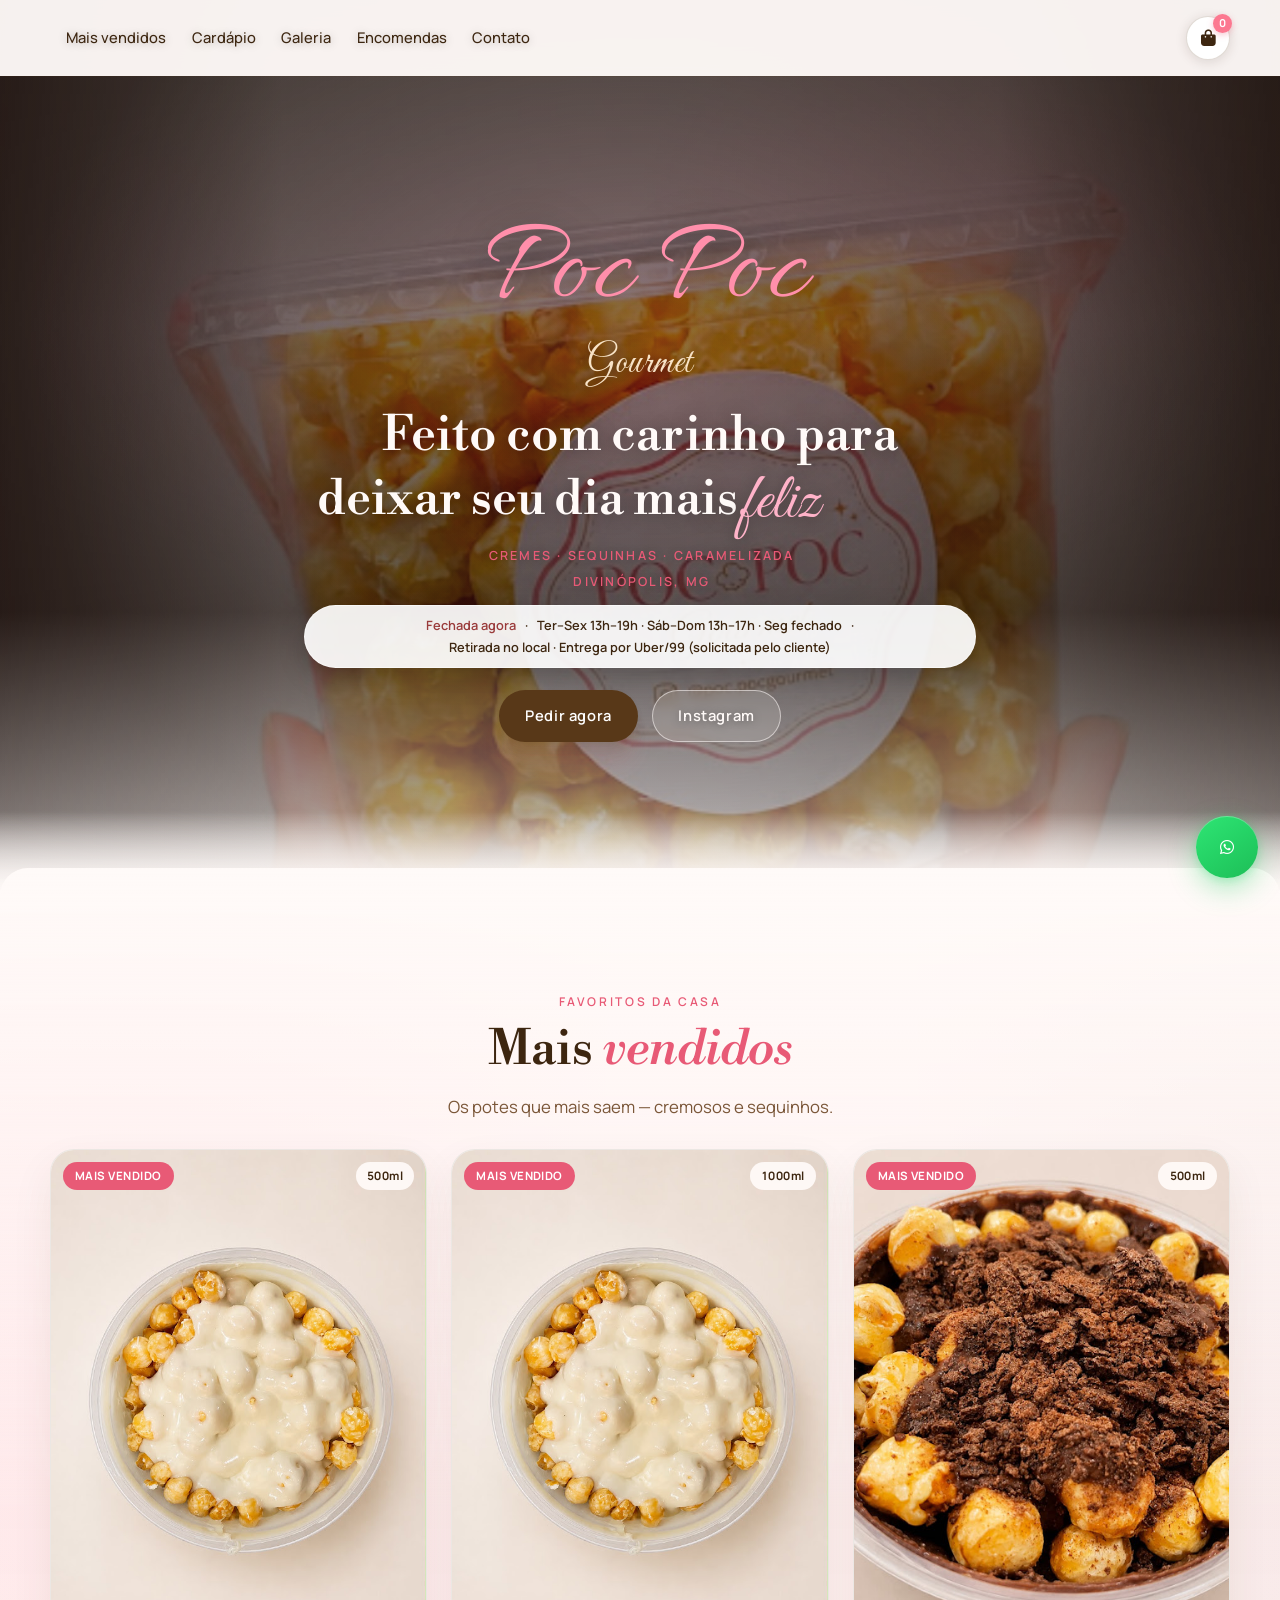
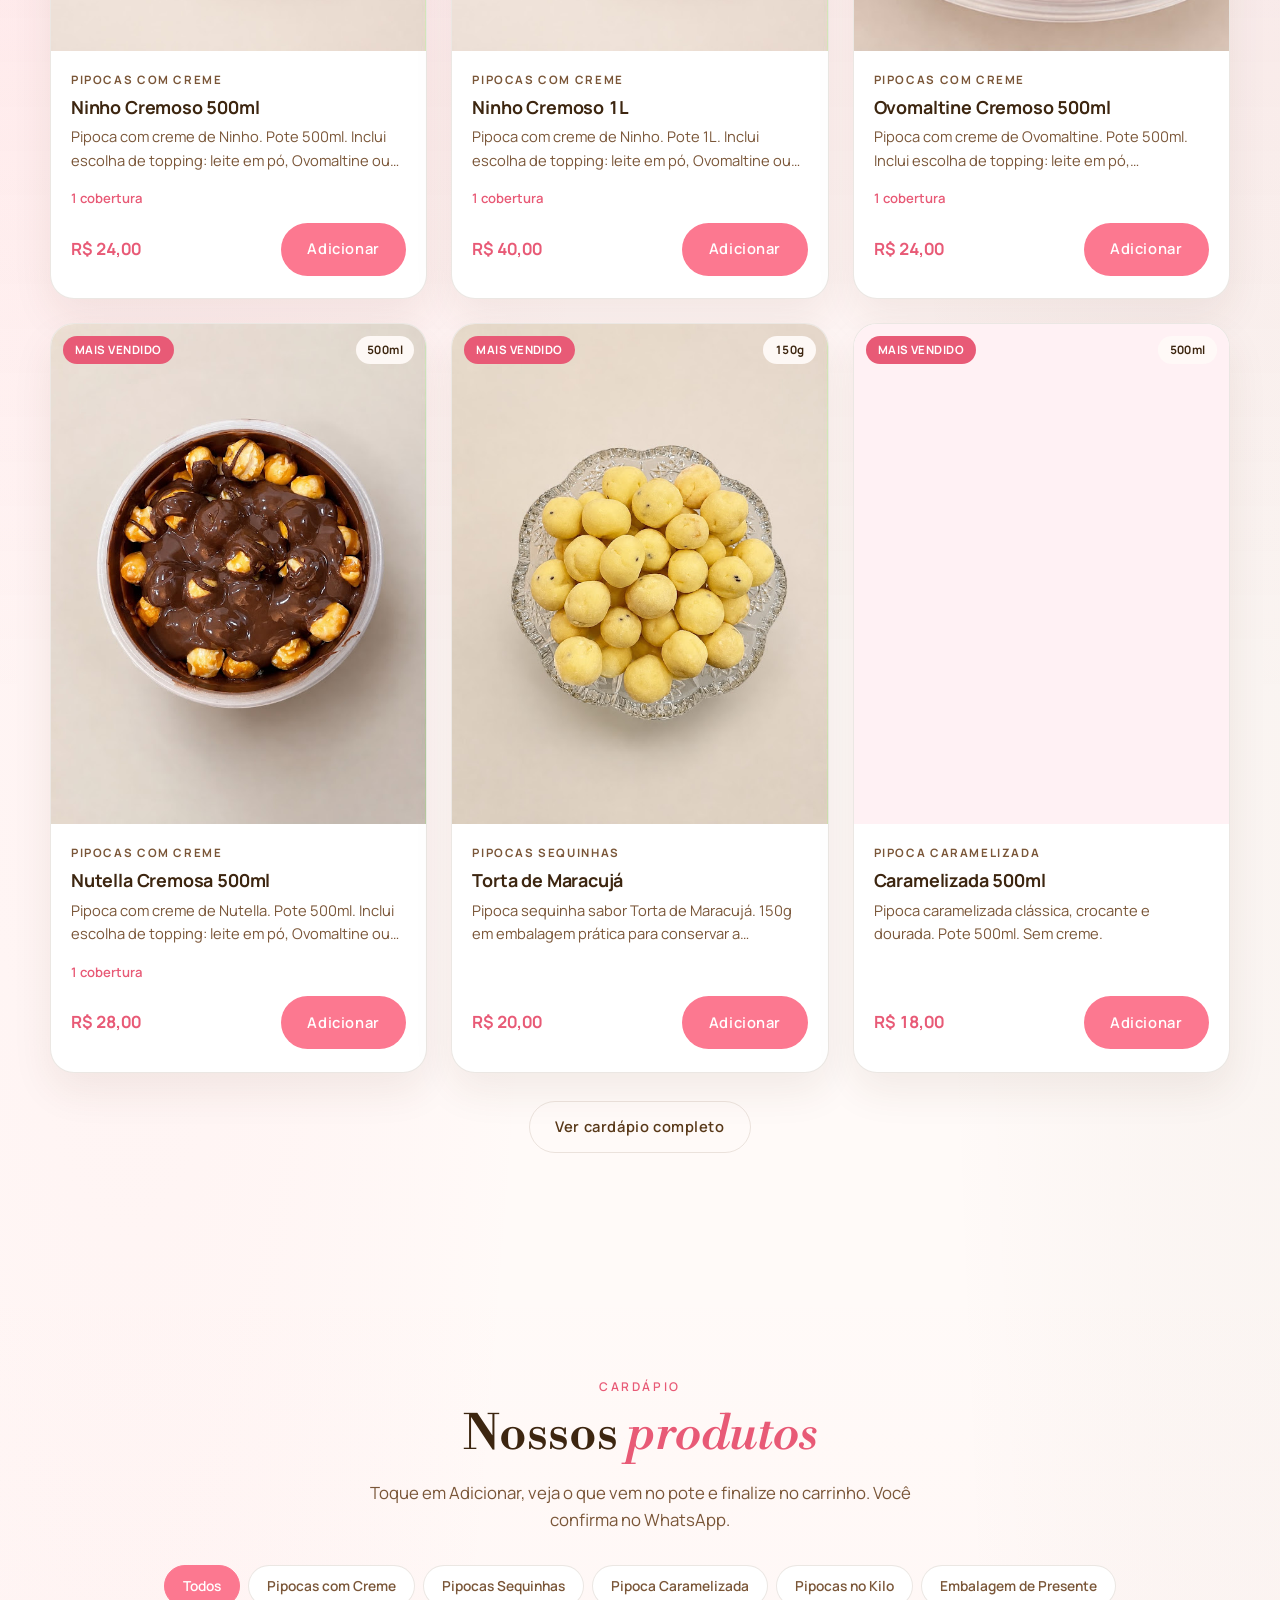
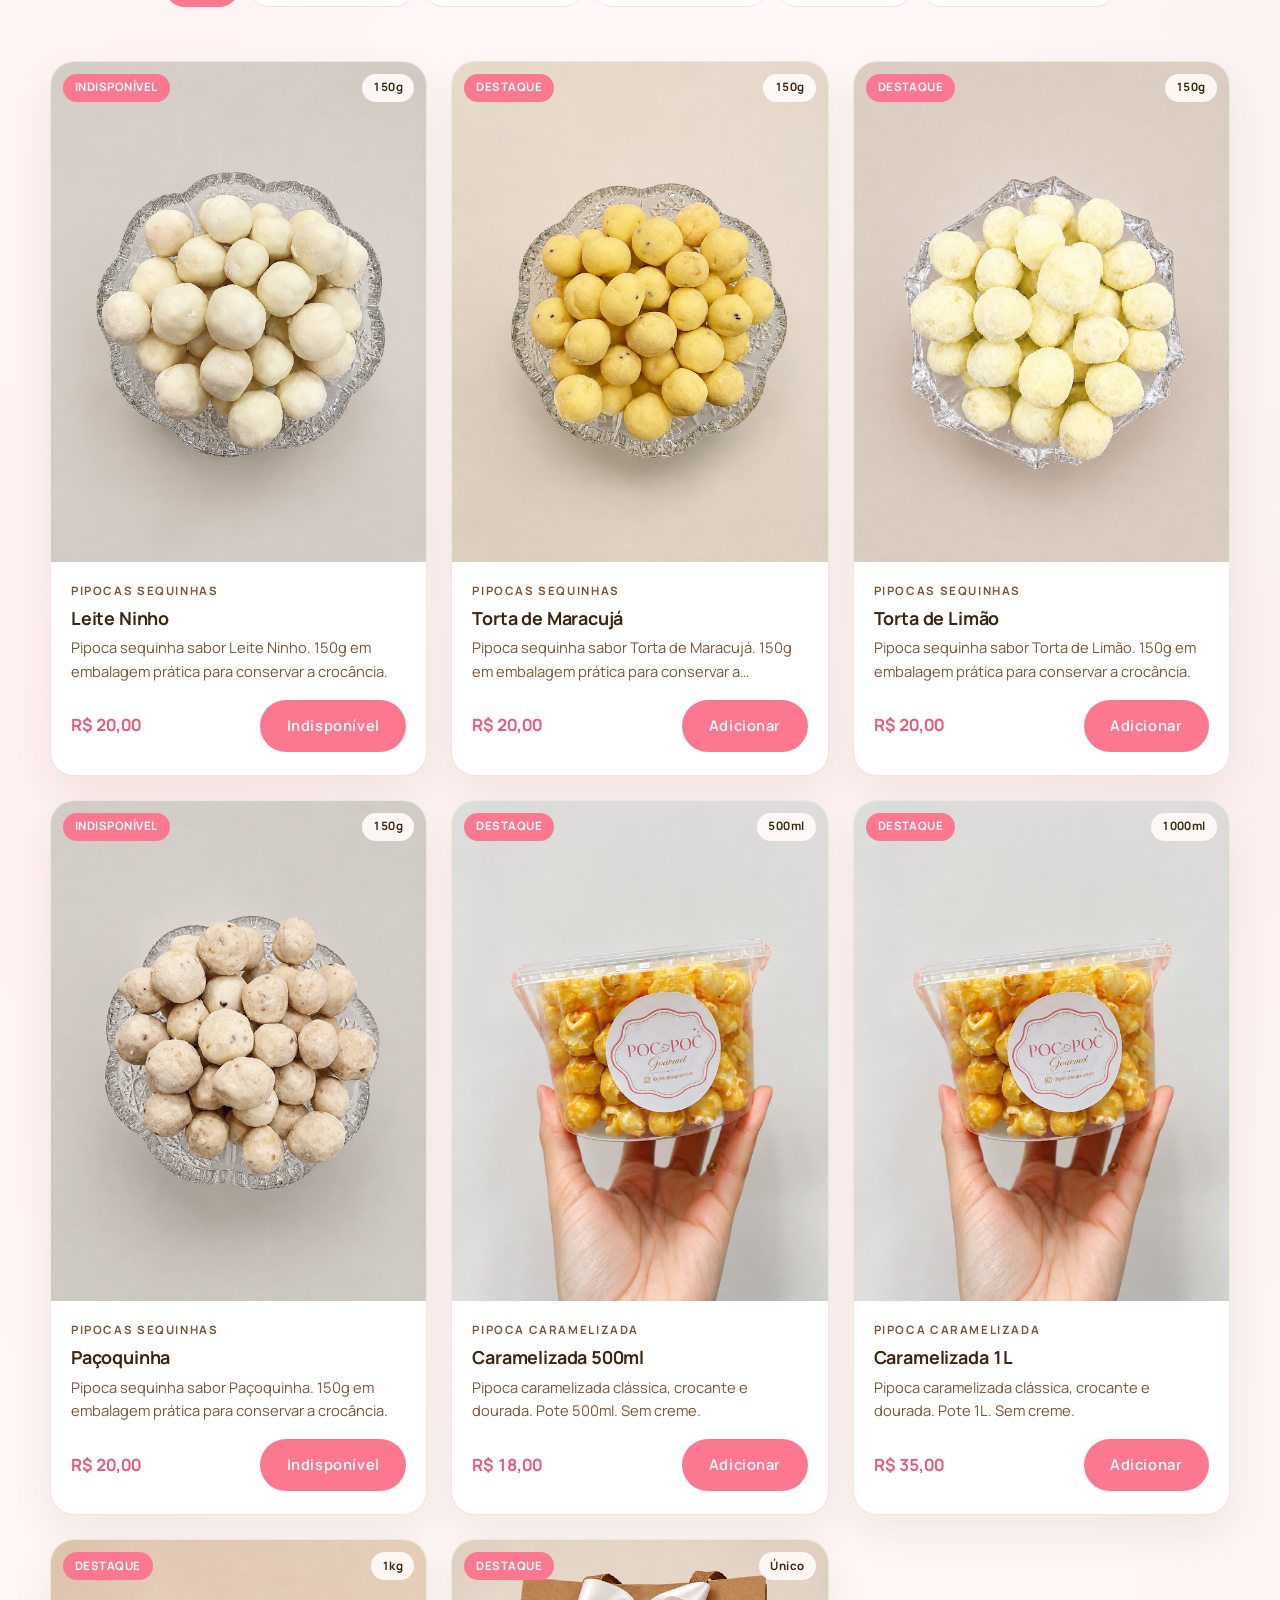
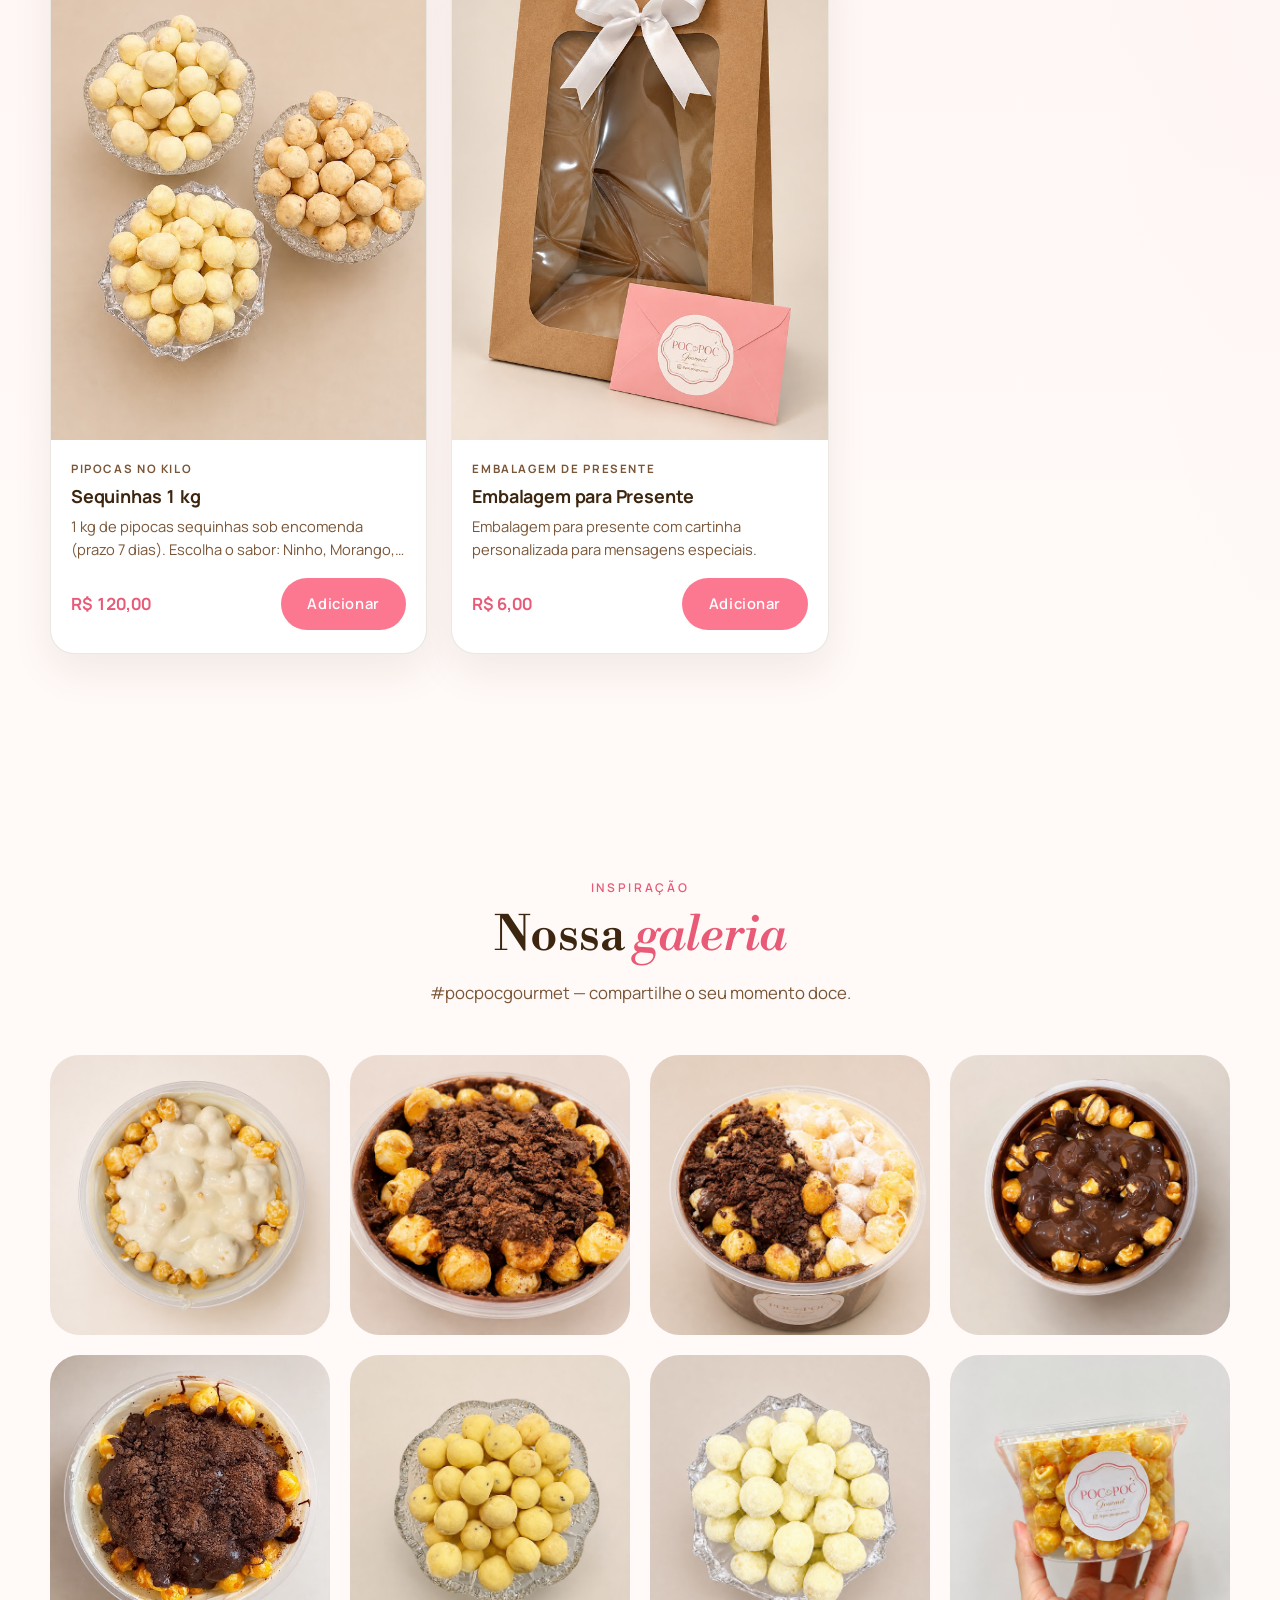
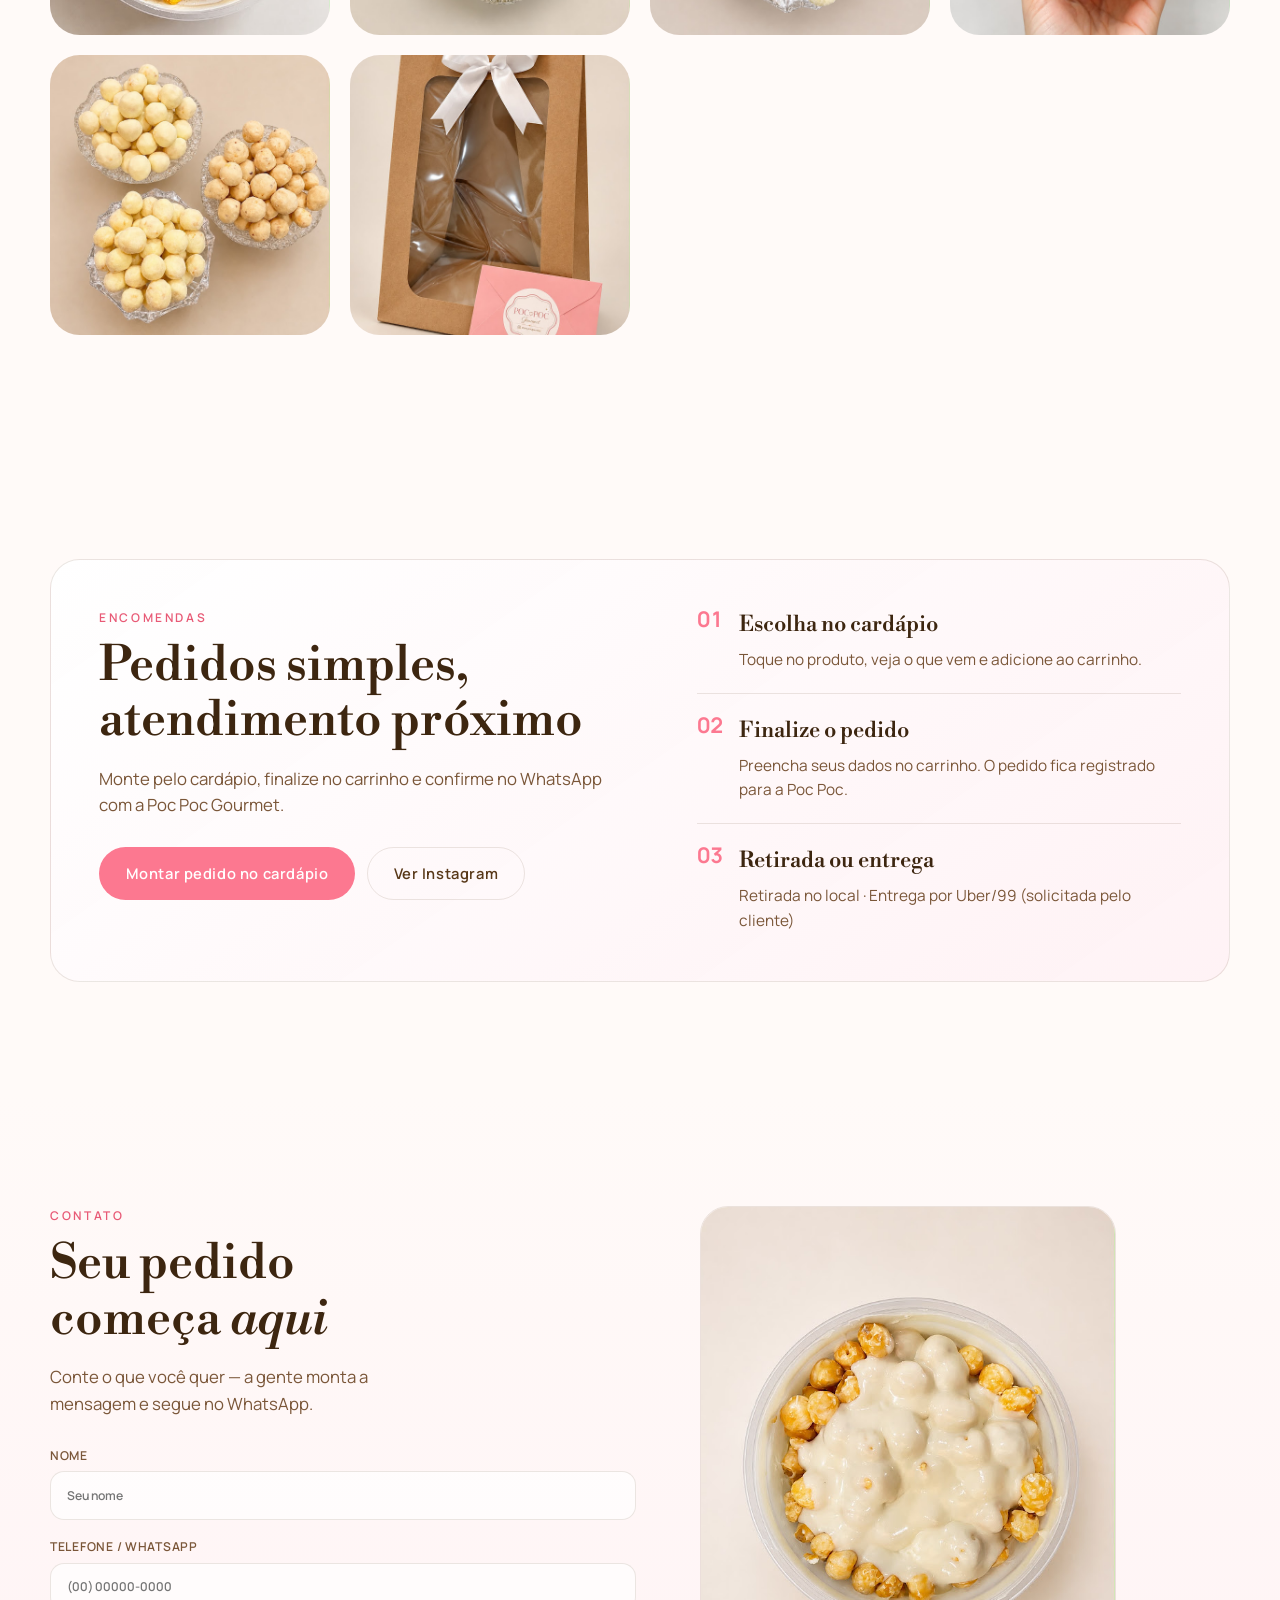
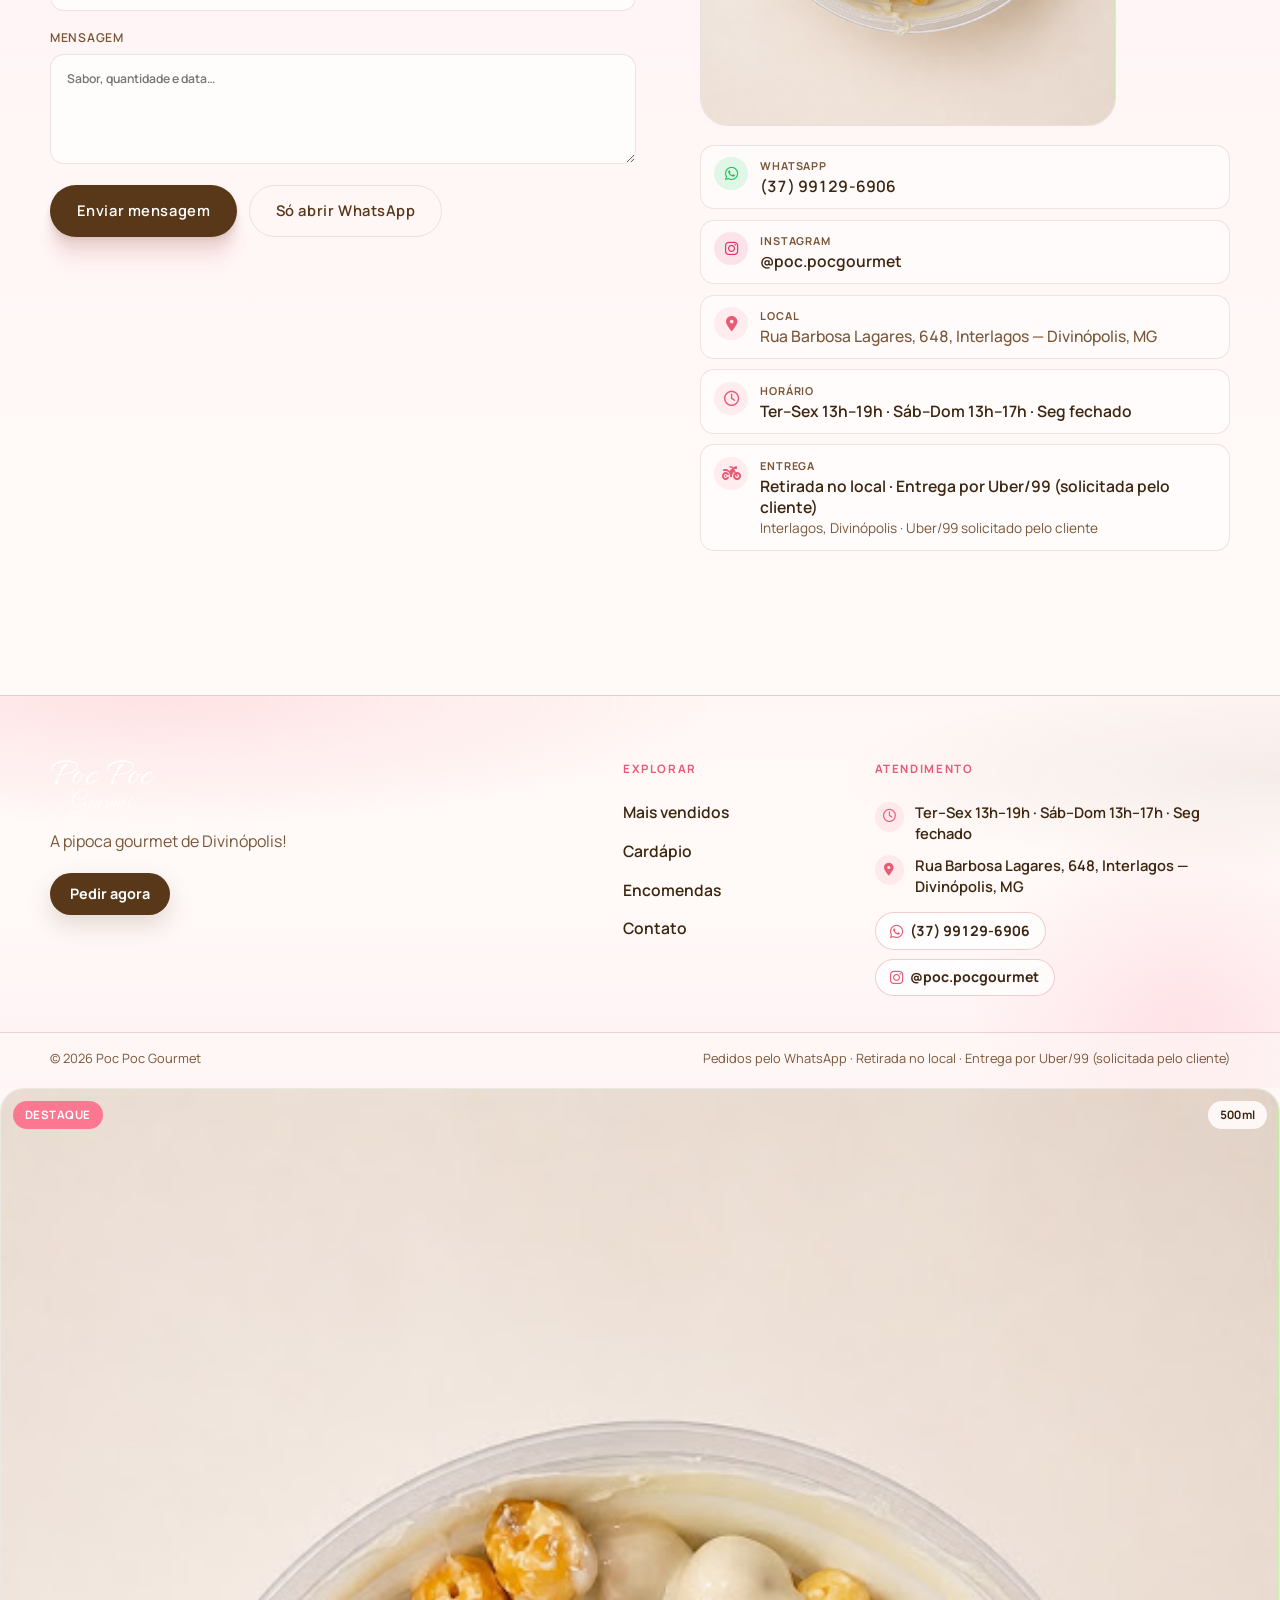
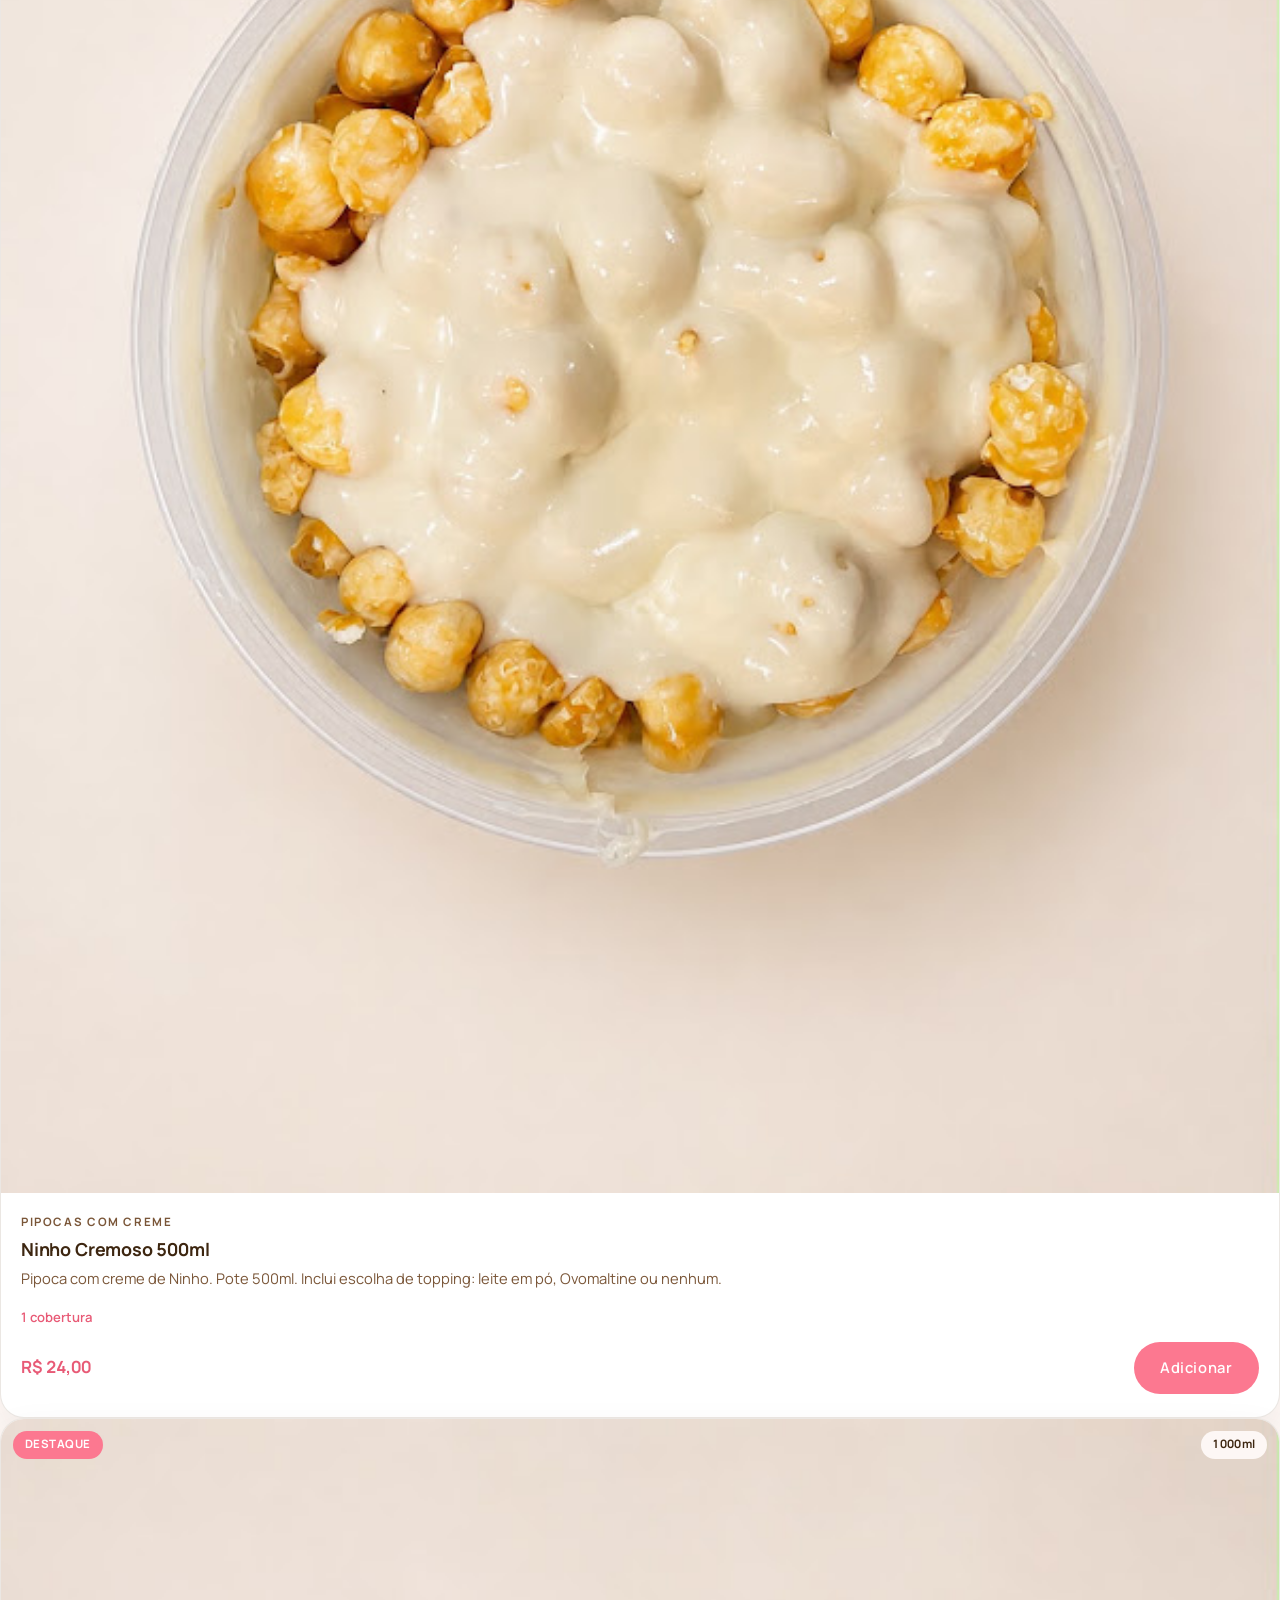
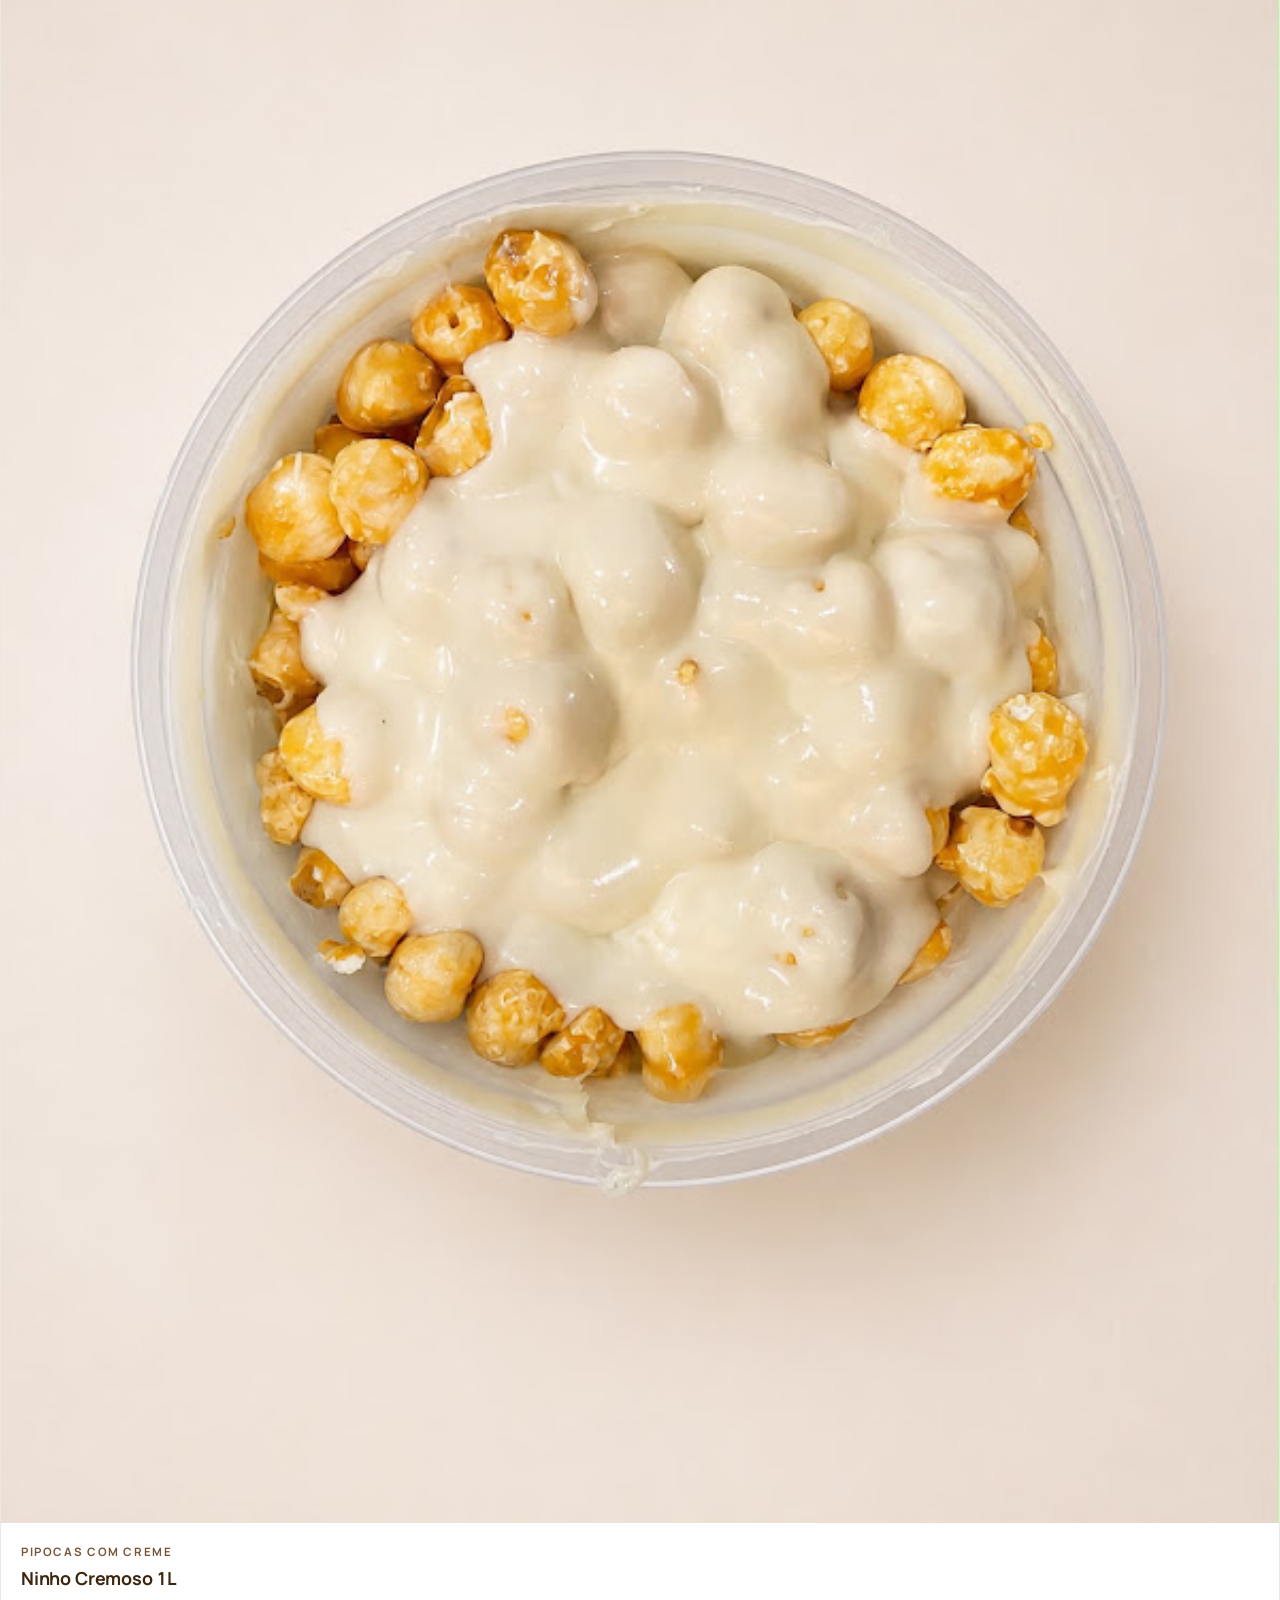
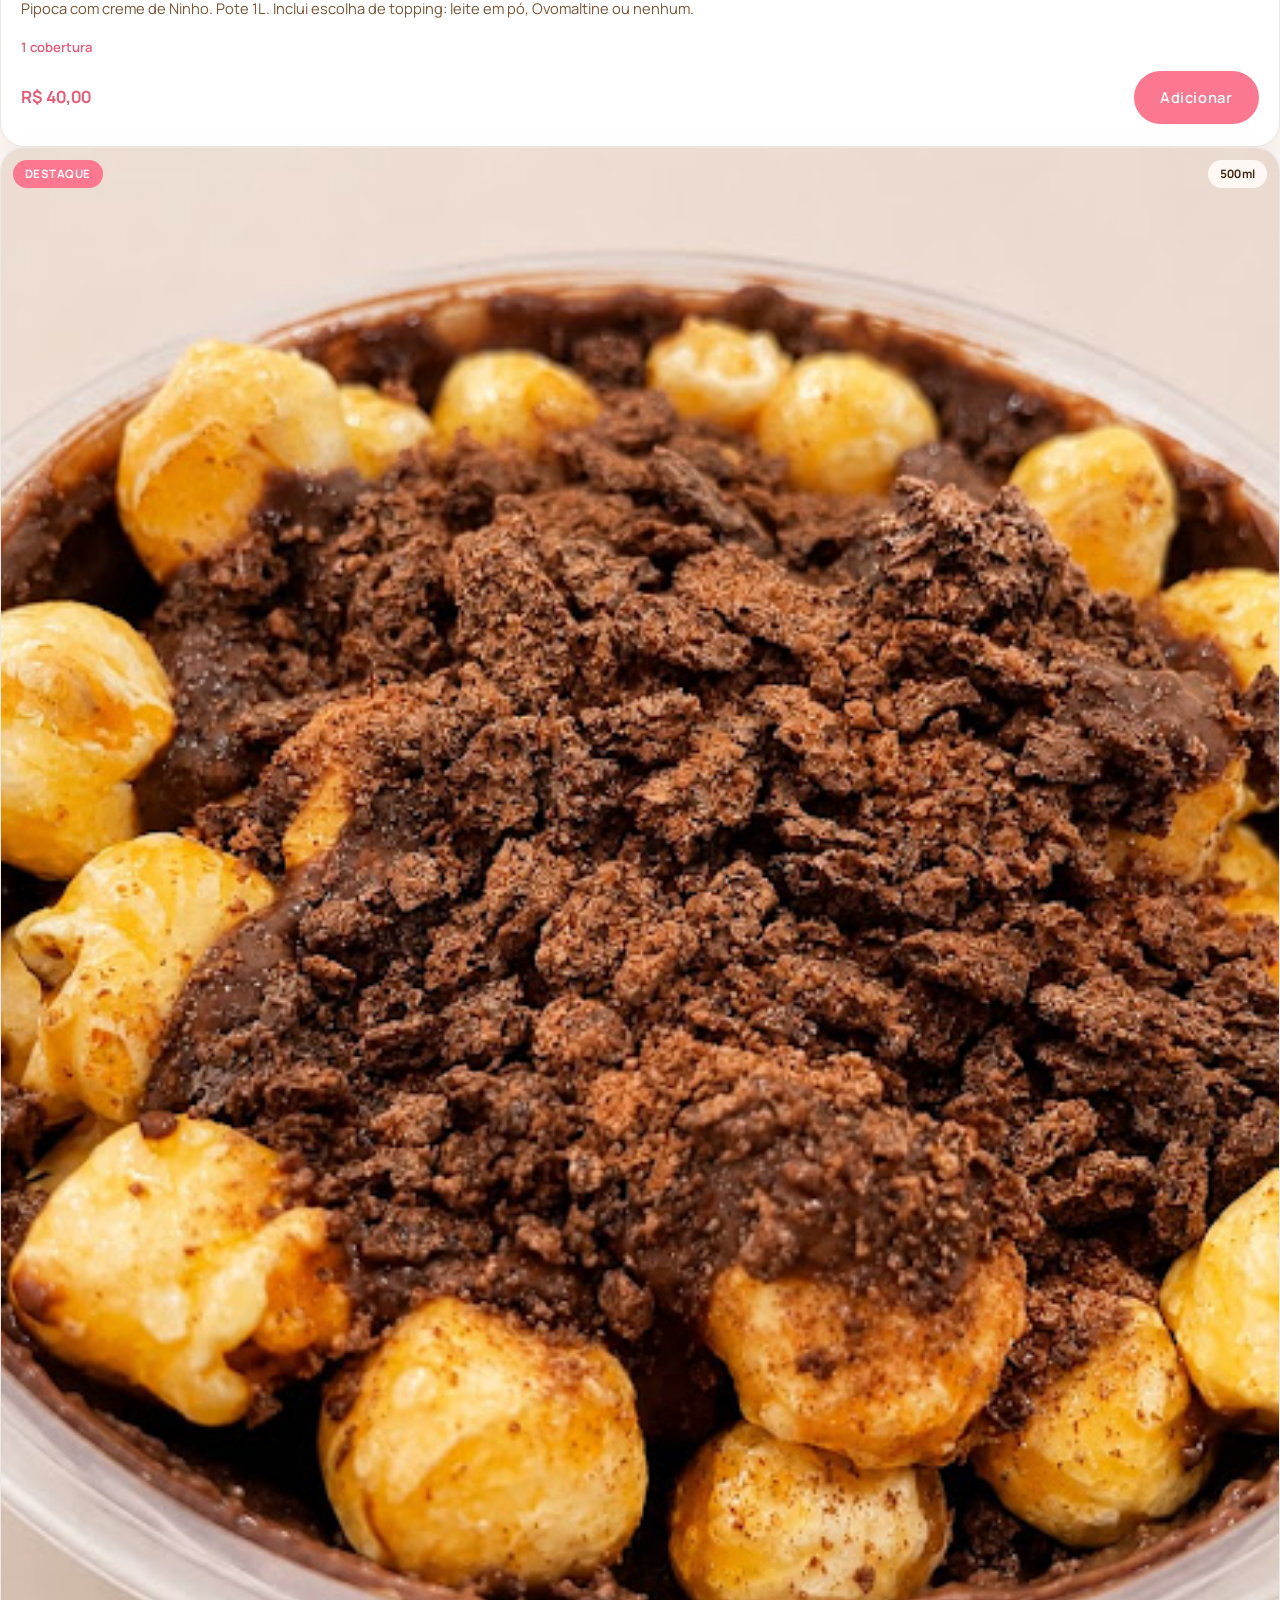
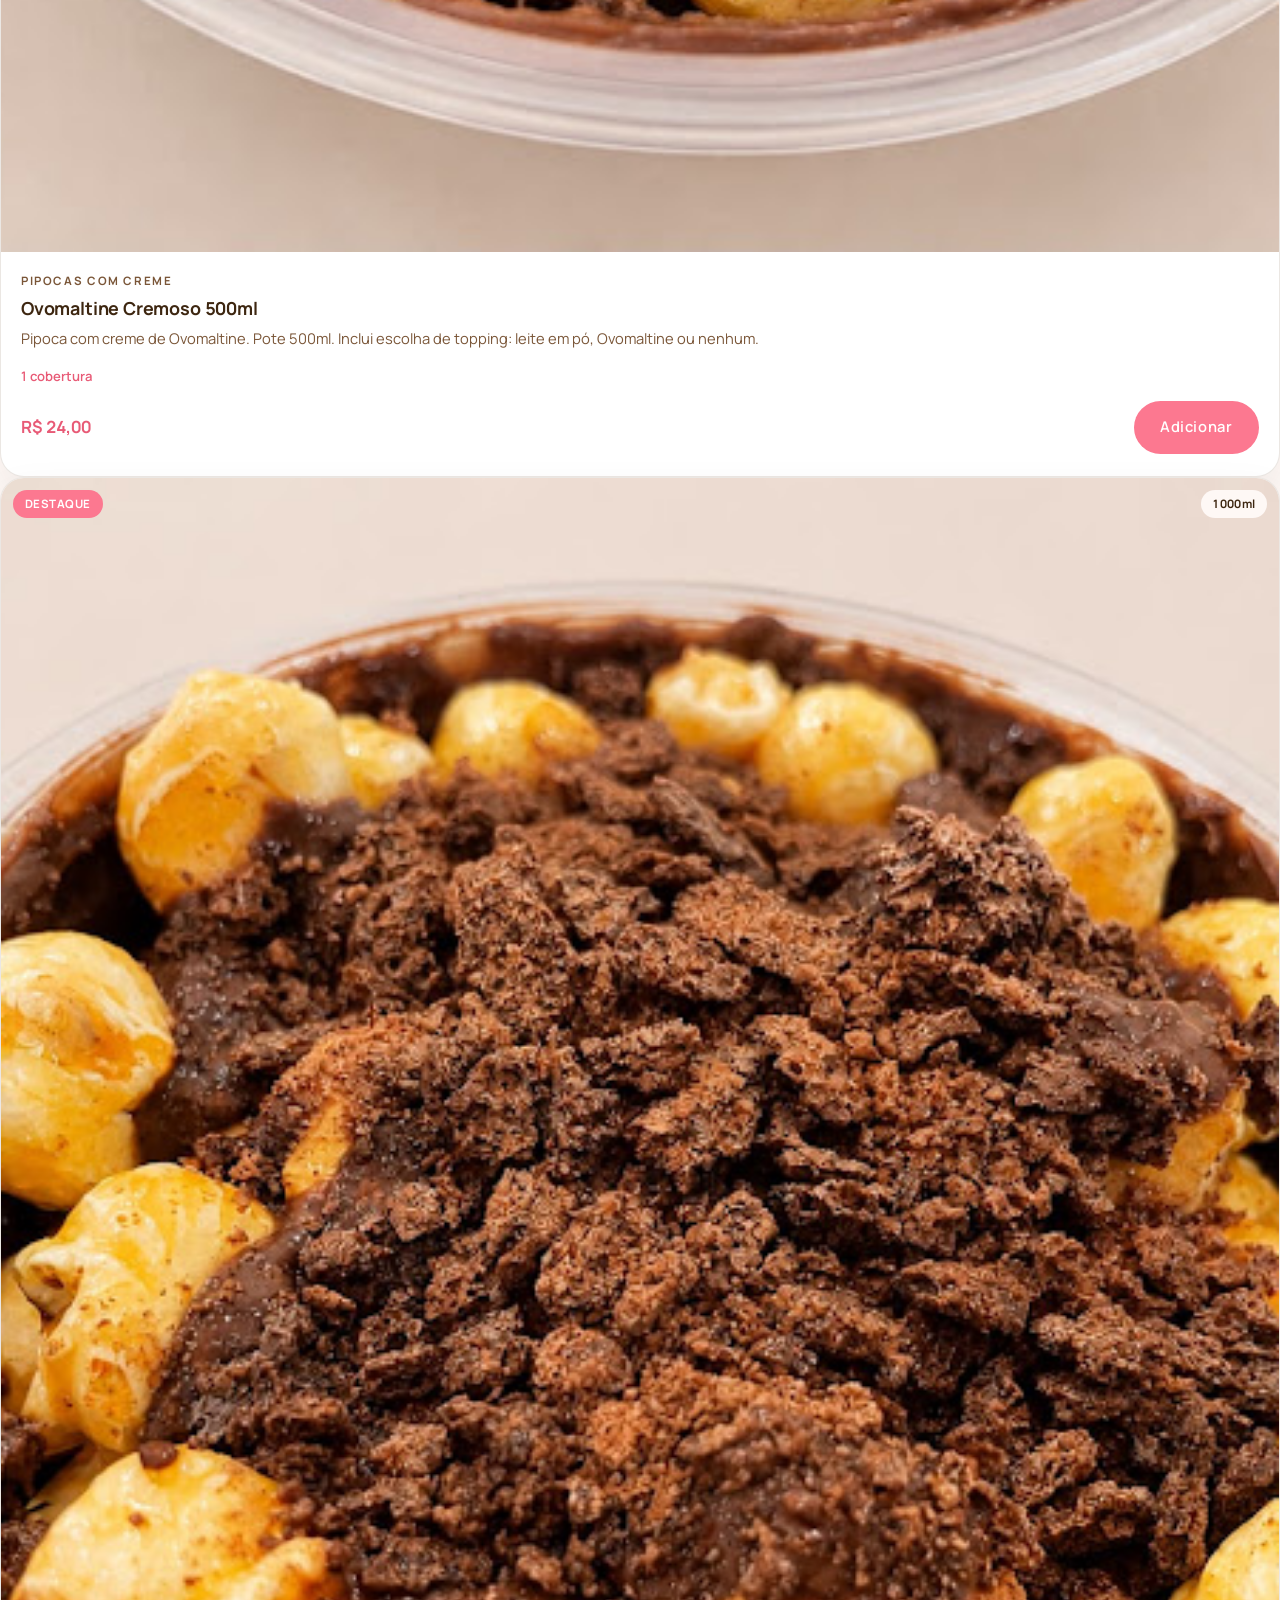
==== commit aa5dc5fb: "Improve pickup and Uber/99 cart delivery option buttons. Co-authored-by: Cursor <cursoragent@cursor." ====
--- a/index.html
+++ b/index.html
@@ -20,7 +20,7 @@
   <link href="https://fonts.googleapis.com/css2?family=Allura&family=Great+Vibes&family=Libre+Bodoni:ital,wght@0,500;0,600;0,700;1,500&family=Manrope:wght@400;500;600;700&display=swap" rel="stylesheet">
   <link rel="stylesheet" href="https://cdnjs.cloudflare.com/ajax/libs/font-awesome/6.5.1/css/all.min.css" media="print" onload="this.media='all'">
   <noscript><link rel="stylesheet" href="https://cdnjs.cloudflare.com/ajax/libs/font-awesome/6.5.1/css/all.min.css"></noscript>
-  <link rel="stylesheet" href="style.css?v=93">
+  <link rel="stylesheet" href="style.css?v=94">
   <link rel="stylesheet" href="css/pipocando-brand.css?v=8">
   <script>
     try { if ('scrollRestoration' in history) history.scrollRestoration = 'manual'; } catch (e) {}
@@ -357,12 +357,18 @@
           <p class="cart-checkout__label cart-checkout__label--spaced">Como receber</p>
           <div class="cart-zones" id="cart-zones" role="radiogroup" aria-label="Como receber">
             <button type="button" class="cart-zone" data-city="retirada" aria-pressed="false">
-              <span class="cart-zone__name">Retirada</span>
-              <span class="cart-zone__fee">grátis</span>
+              <span class="cart-zone__icon" aria-hidden="true"><i class="fa-solid fa-store"></i></span>
+              <span class="cart-zone__copy">
+                <strong class="cart-zone__name">Retirada</strong>
+                <small class="cart-zone__fee">Grátis no local</small>
+              </span>
             </button>
             <button type="button" class="cart-zone" data-city="divinopolis" aria-pressed="false">
-              <span class="cart-zone__name">Uber / 99</span>
-              <span class="cart-zone__fee">você chama</span>
+              <span class="cart-zone__icon" aria-hidden="true"><i class="fa-solid fa-car"></i></span>
+              <span class="cart-zone__copy">
+                <strong class="cart-zone__name">Uber / 99</strong>
+                <small class="cart-zone__fee">Você chama o carro</small>
+              </span>
             </button>
           </div>
           <p class="cart-zone__status" id="cart-zone-status" hidden></p>
@@ -502,6 +508,6 @@
   <script src="js/storage.js?v=34"></script>
   <script src="js/delivery-zones.js?v=12"></script>
   <script src="js/cart-shared.js?v=12"></script>
-  <script src="script.js?v=60"></script>
+  <script src="script.js?v=61"></script>
 </body>
 </html>
--- a/style.css
+++ b/style.css
@@ -2913,6 +2913,109 @@
   margin-top: 0.75rem;
 }
 
+.cart-zones {
+  display: grid;
+  grid-template-columns: 1fr 1fr;
+  gap: 0.55rem;
+}
+
+.cart-zone {
+  display: flex;
+  align-items: center;
+  gap: 0.65rem;
+  width: 100%;
+  min-height: 4.35rem;
+  margin: 0;
+  padding: 0.75rem 0.8rem;
+  border: 1.5px solid var(--color-line);
+  border-radius: var(--radius-sm, 0.85rem);
+  background: #fff;
+  color: var(--color-brown-deep);
+  text-align: left;
+  cursor: pointer;
+  transition:
+    border-color 160ms ease,
+    background 160ms ease,
+    box-shadow 160ms ease,
+    transform 160ms ease;
+}
+
+.cart-zone:hover {
+  border-color: color-mix(in srgb, var(--color-pink) 45%, var(--color-line));
+  background: var(--color-pink-mist);
+}
+
+.cart-zone:focus-visible {
+  outline: 2px solid var(--color-pink);
+  outline-offset: 2px;
+}
+
+.cart-zone.is-active,
+.cart-zone[aria-pressed="true"] {
+  border-color: var(--color-pink);
+  background: color-mix(in srgb, var(--color-pink-mist) 88%, #fff);
+  box-shadow: inset 0 0 0 1px color-mix(in srgb, var(--color-pink) 35%, transparent);
+}
+
+.cart-zone__icon {
+  flex: 0 0 auto;
+  display: grid;
+  place-items: center;
+  width: 2.35rem;
+  height: 2.35rem;
+  border-radius: 0.7rem;
+  background: color-mix(in srgb, var(--color-pink) 14%, #fff);
+  color: var(--color-pink-deep);
+  font-size: 1rem;
+}
+
+.cart-zone.is-active .cart-zone__icon,
+.cart-zone[aria-pressed="true"] .cart-zone__icon {
+  background: var(--color-pink);
+  color: #fff;
+}
+
+.cart-zone__copy {
+  display: grid;
+  gap: 0.12rem;
+  min-width: 0;
+}
+
+.cart-zone__name {
+  font-size: 0.95rem;
+  font-weight: 700;
+  line-height: 1.15;
+  color: var(--color-brown-deep);
+}
+
+.cart-zone__fee {
+  font-size: 0.74rem;
+  line-height: 1.25;
+  color: var(--color-brown-soft);
+}
+
+.cart-zone.is-active .cart-zone__fee,
+.cart-zone[aria-pressed="true"] .cart-zone__fee {
+  color: var(--color-pink-deep);
+  font-weight: 600;
+}
+
+.cart-zone__status {
+  margin: 0.15rem 0 0;
+  padding: 0.55rem 0.7rem;
+  border-radius: 0.7rem;
+  background: var(--color-pink-mist);
+  color: var(--color-brown-soft);
+  font-size: 0.78rem;
+  line-height: 1.35;
+}
+
+@media (max-width: 380px) {
+  .cart-zones {
+    grid-template-columns: 1fr;
+  }
+}
+
 .cart-checkout__fields {
   display: grid;
   grid-template-columns: 1fr 1fr;
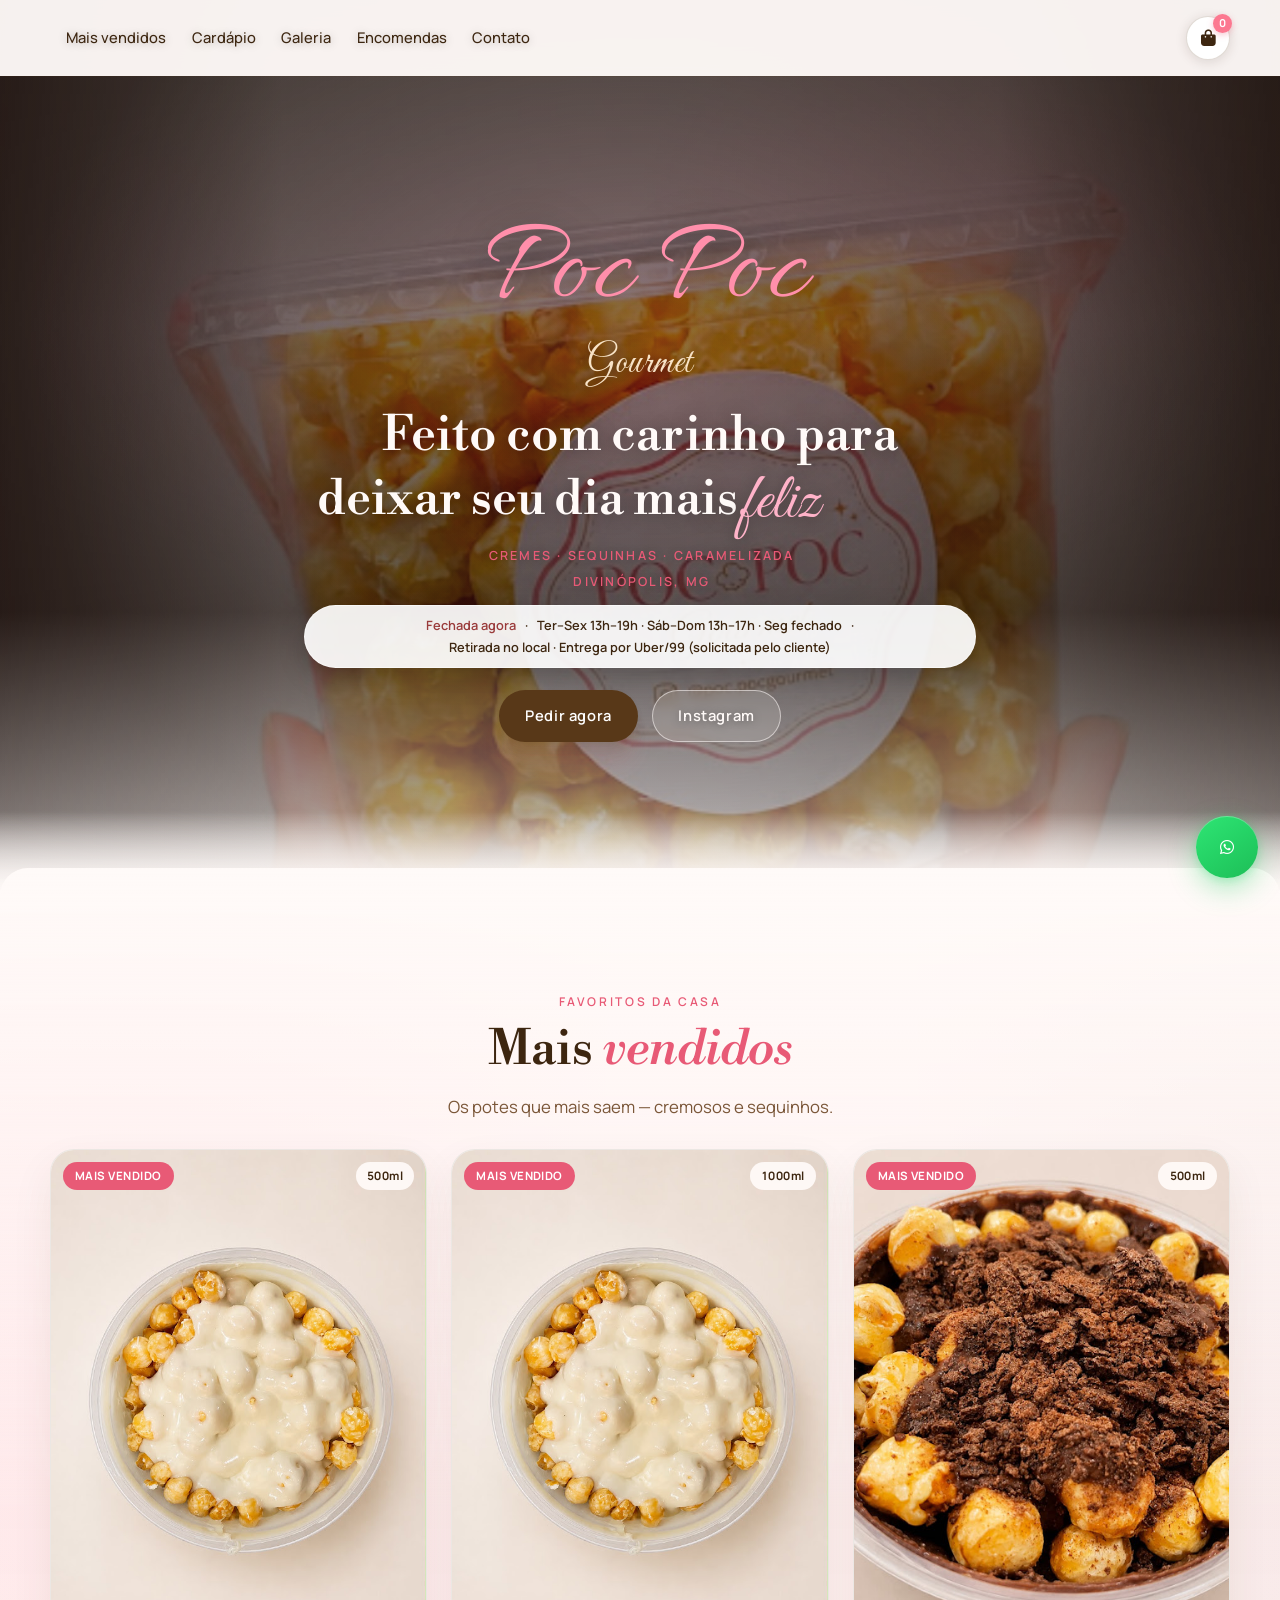
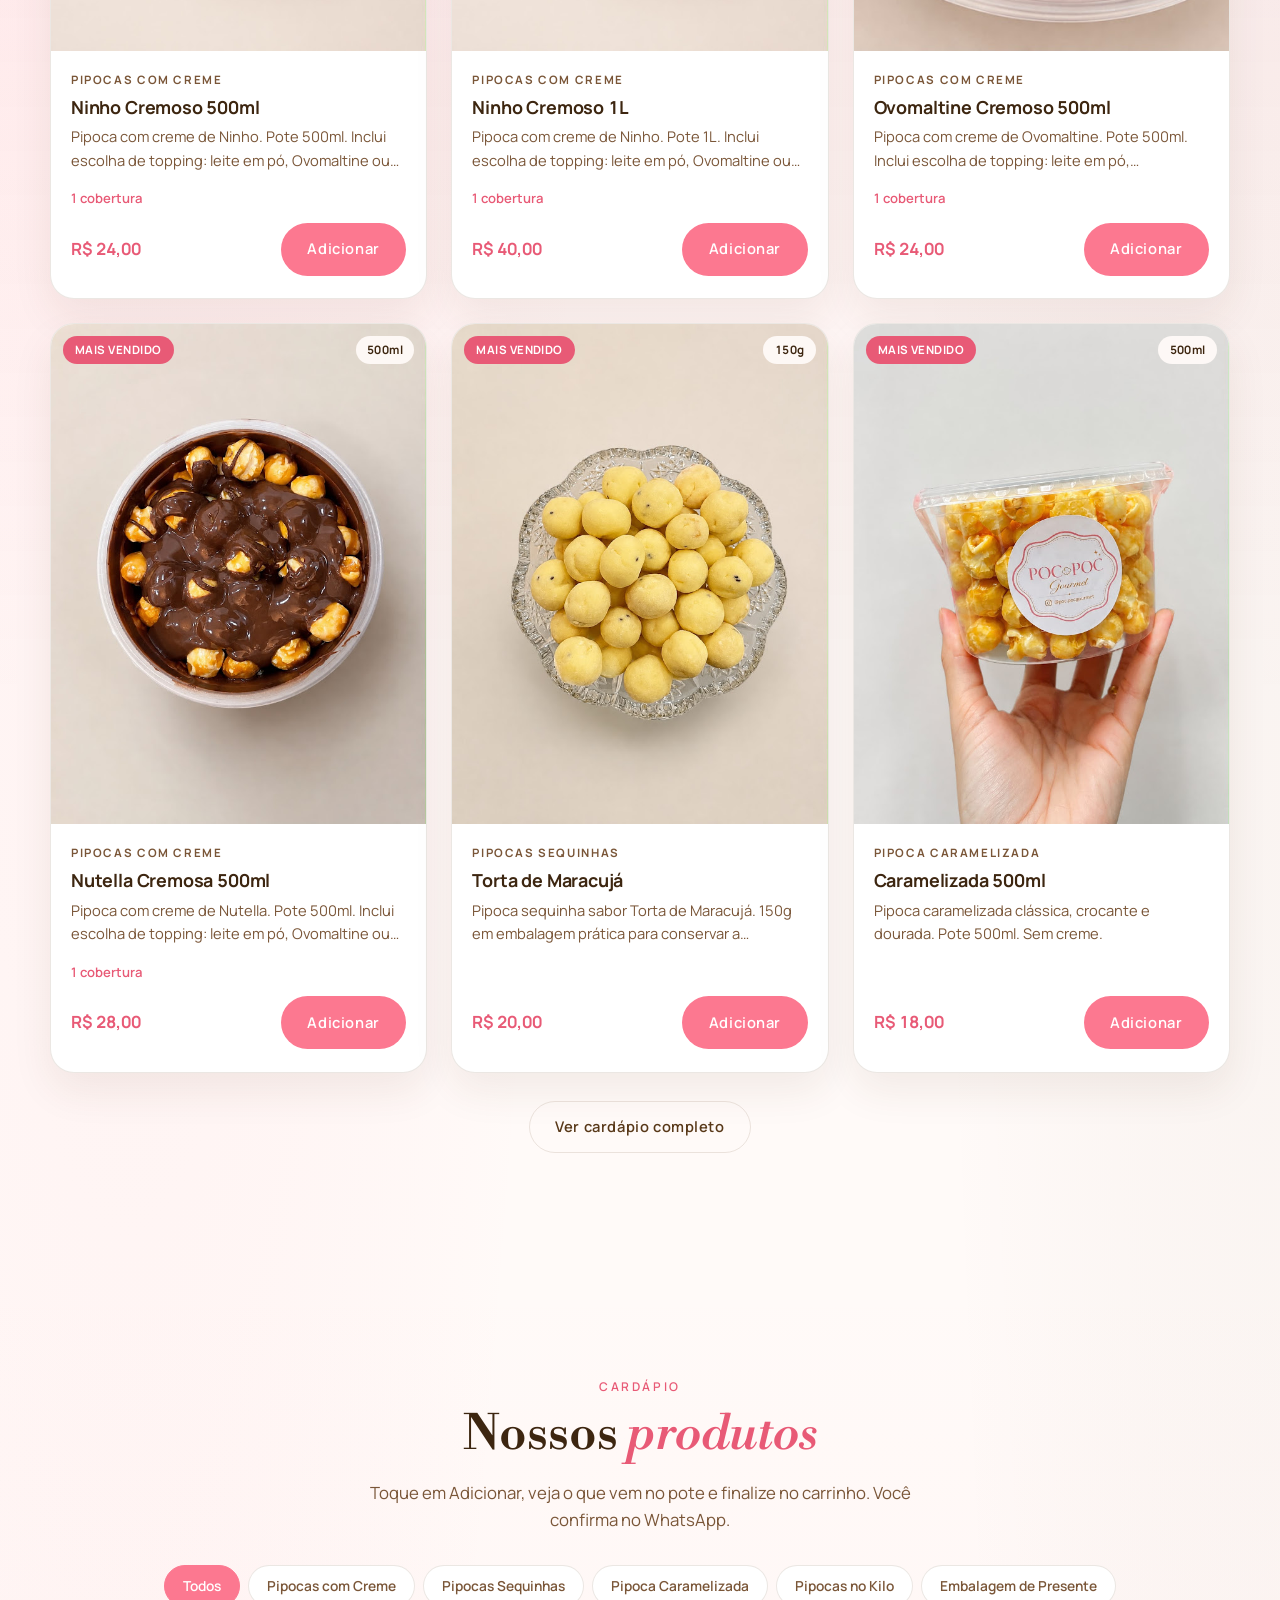
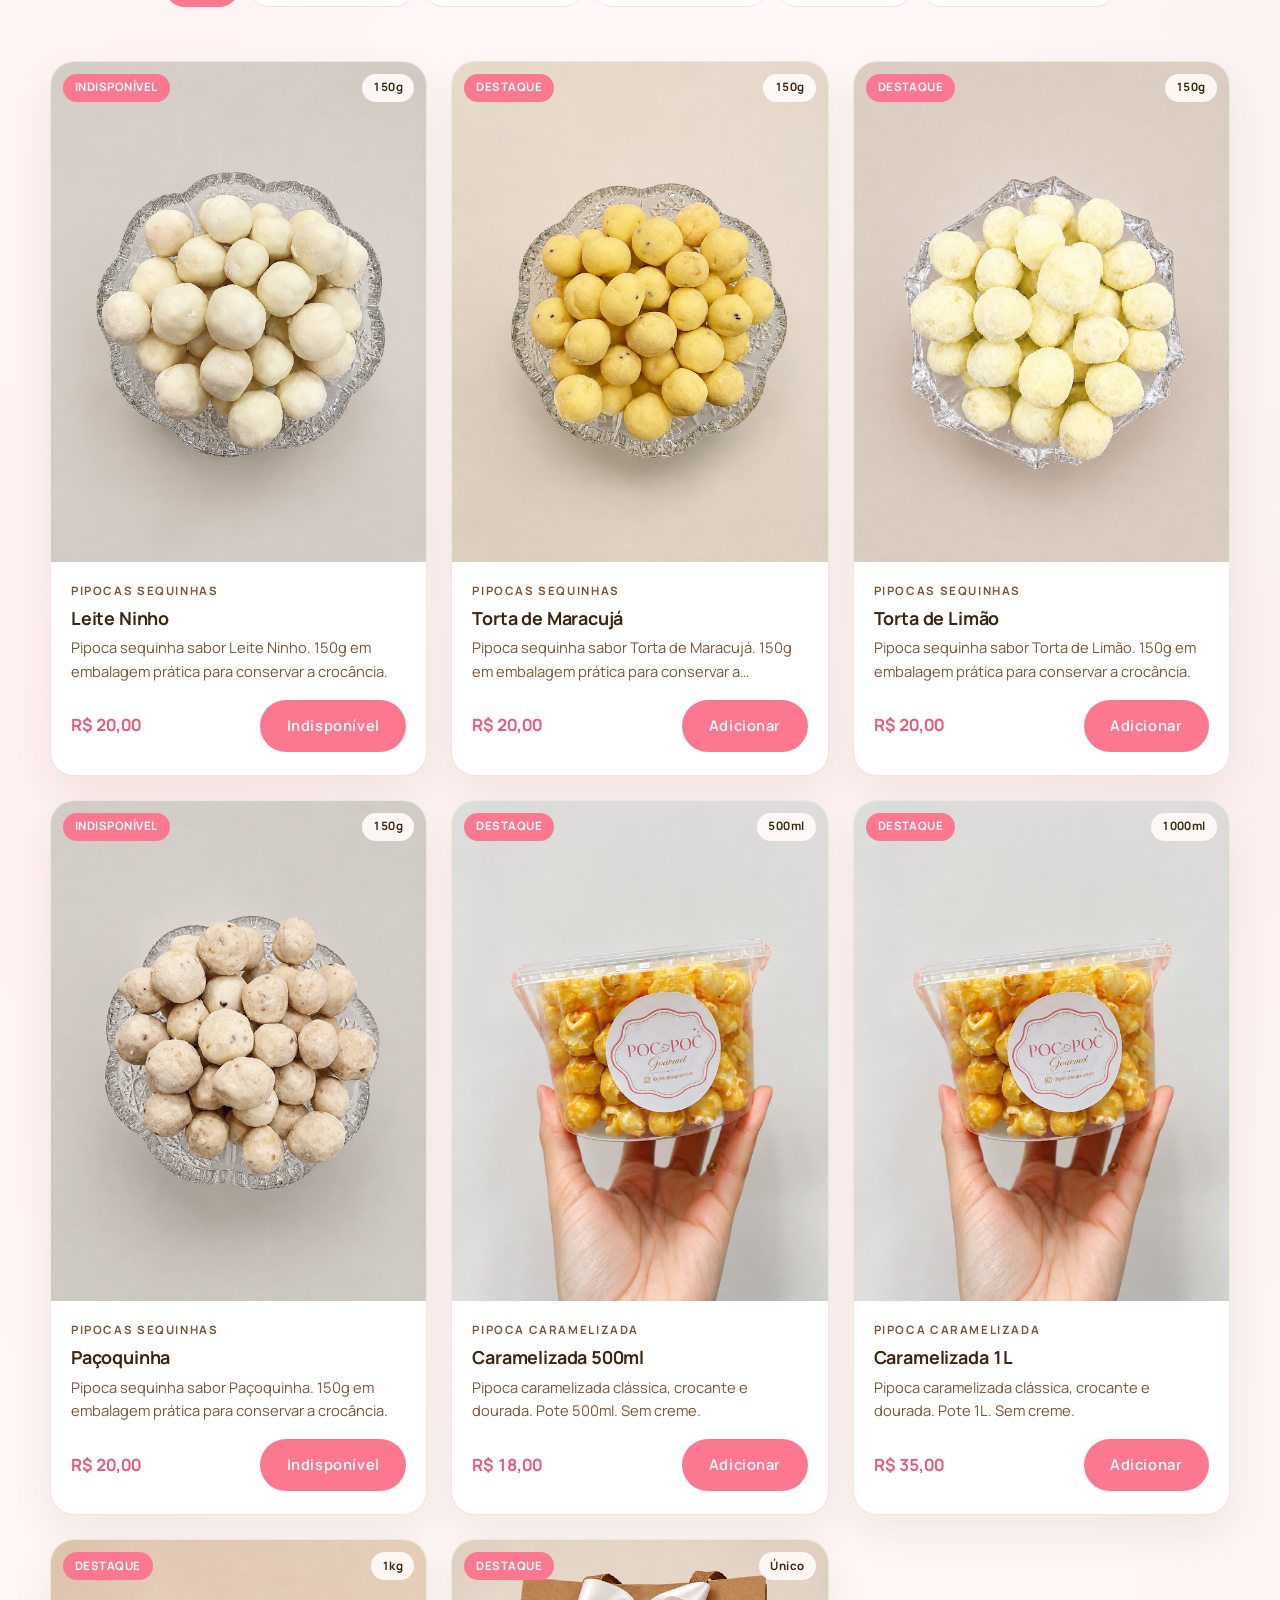
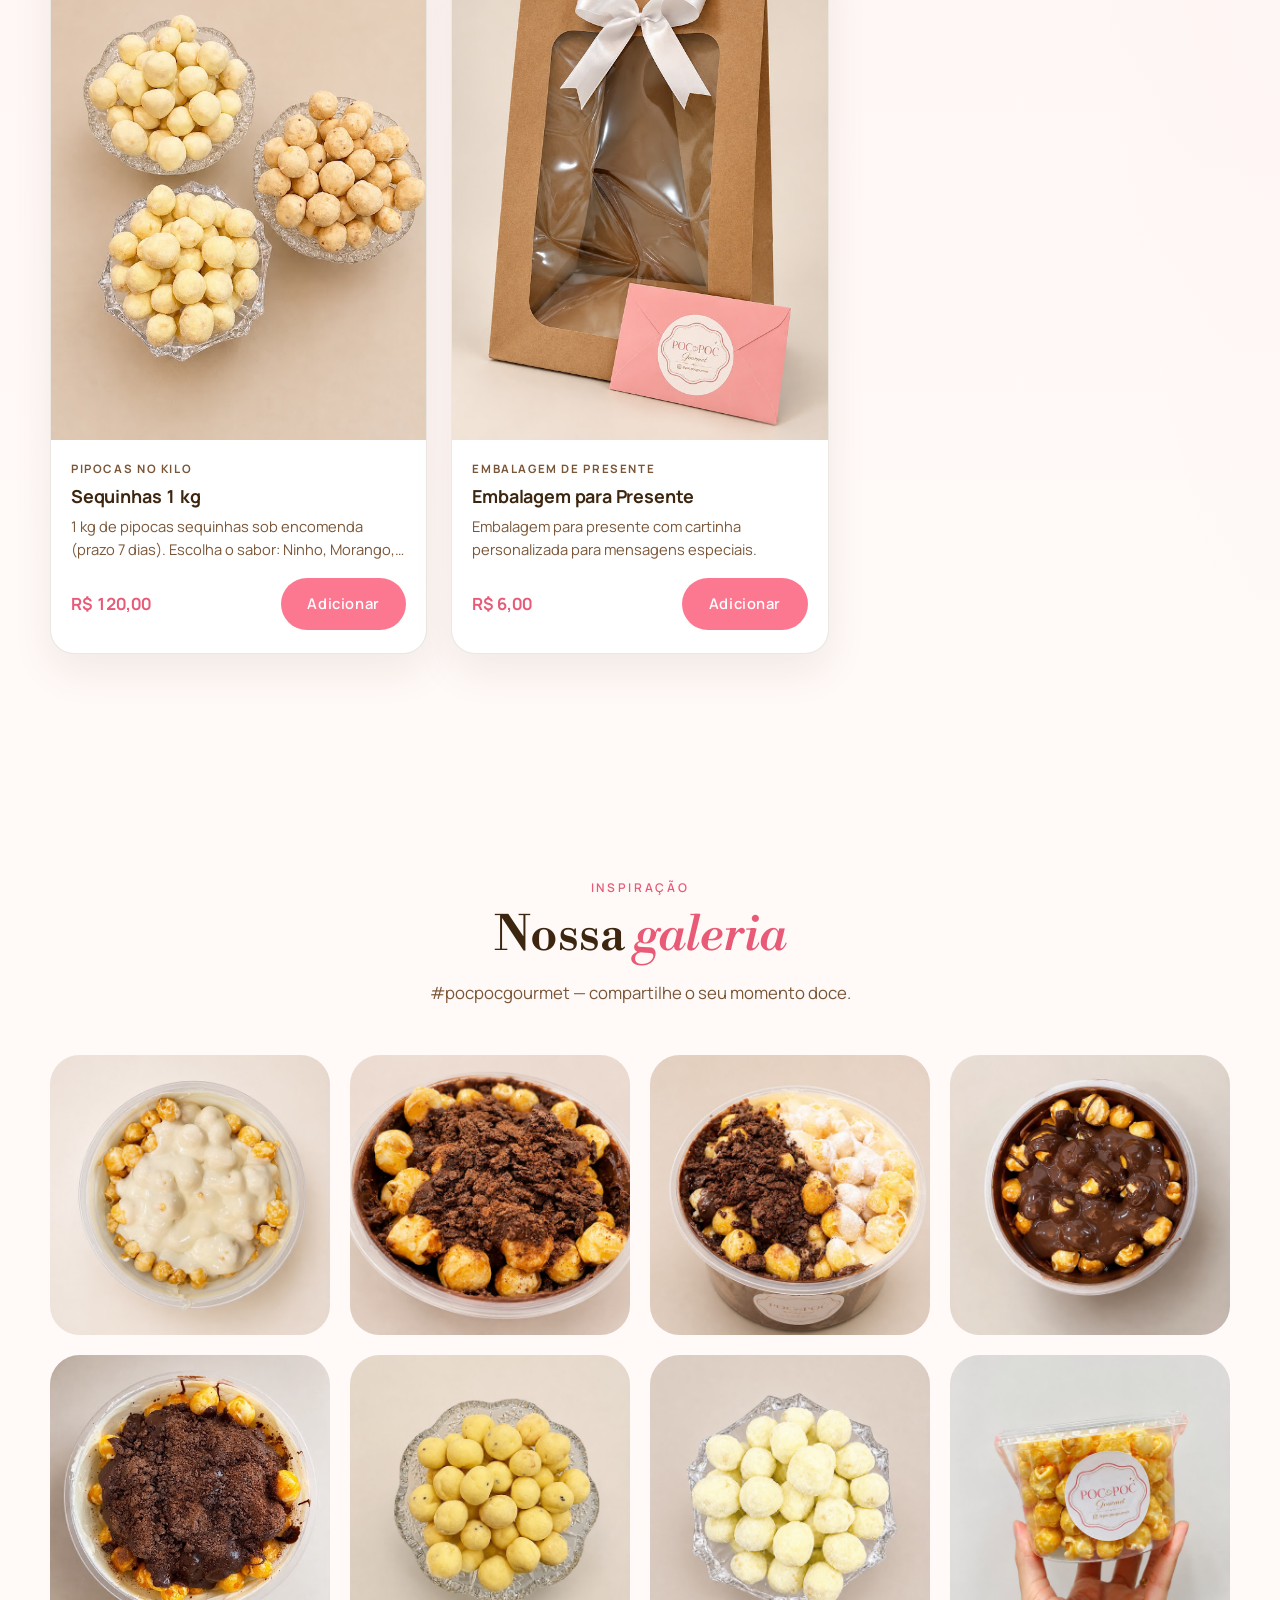
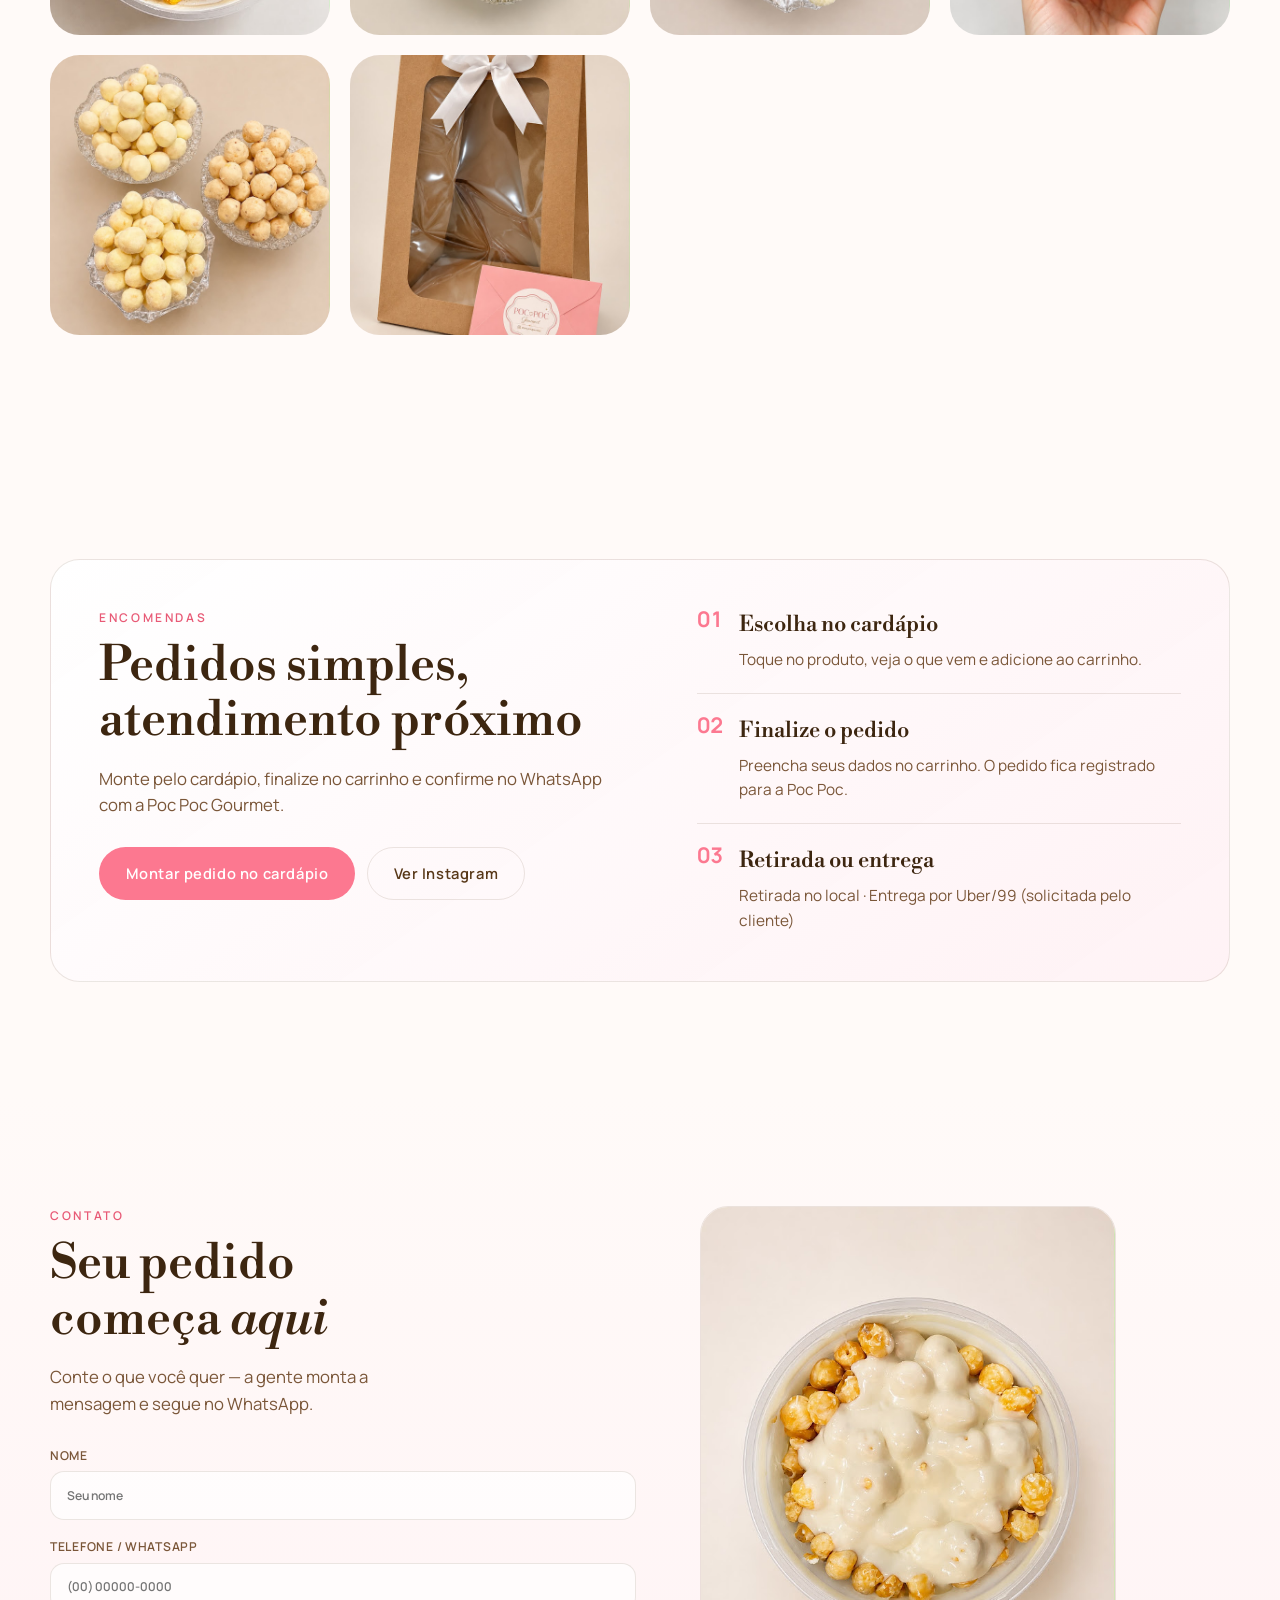
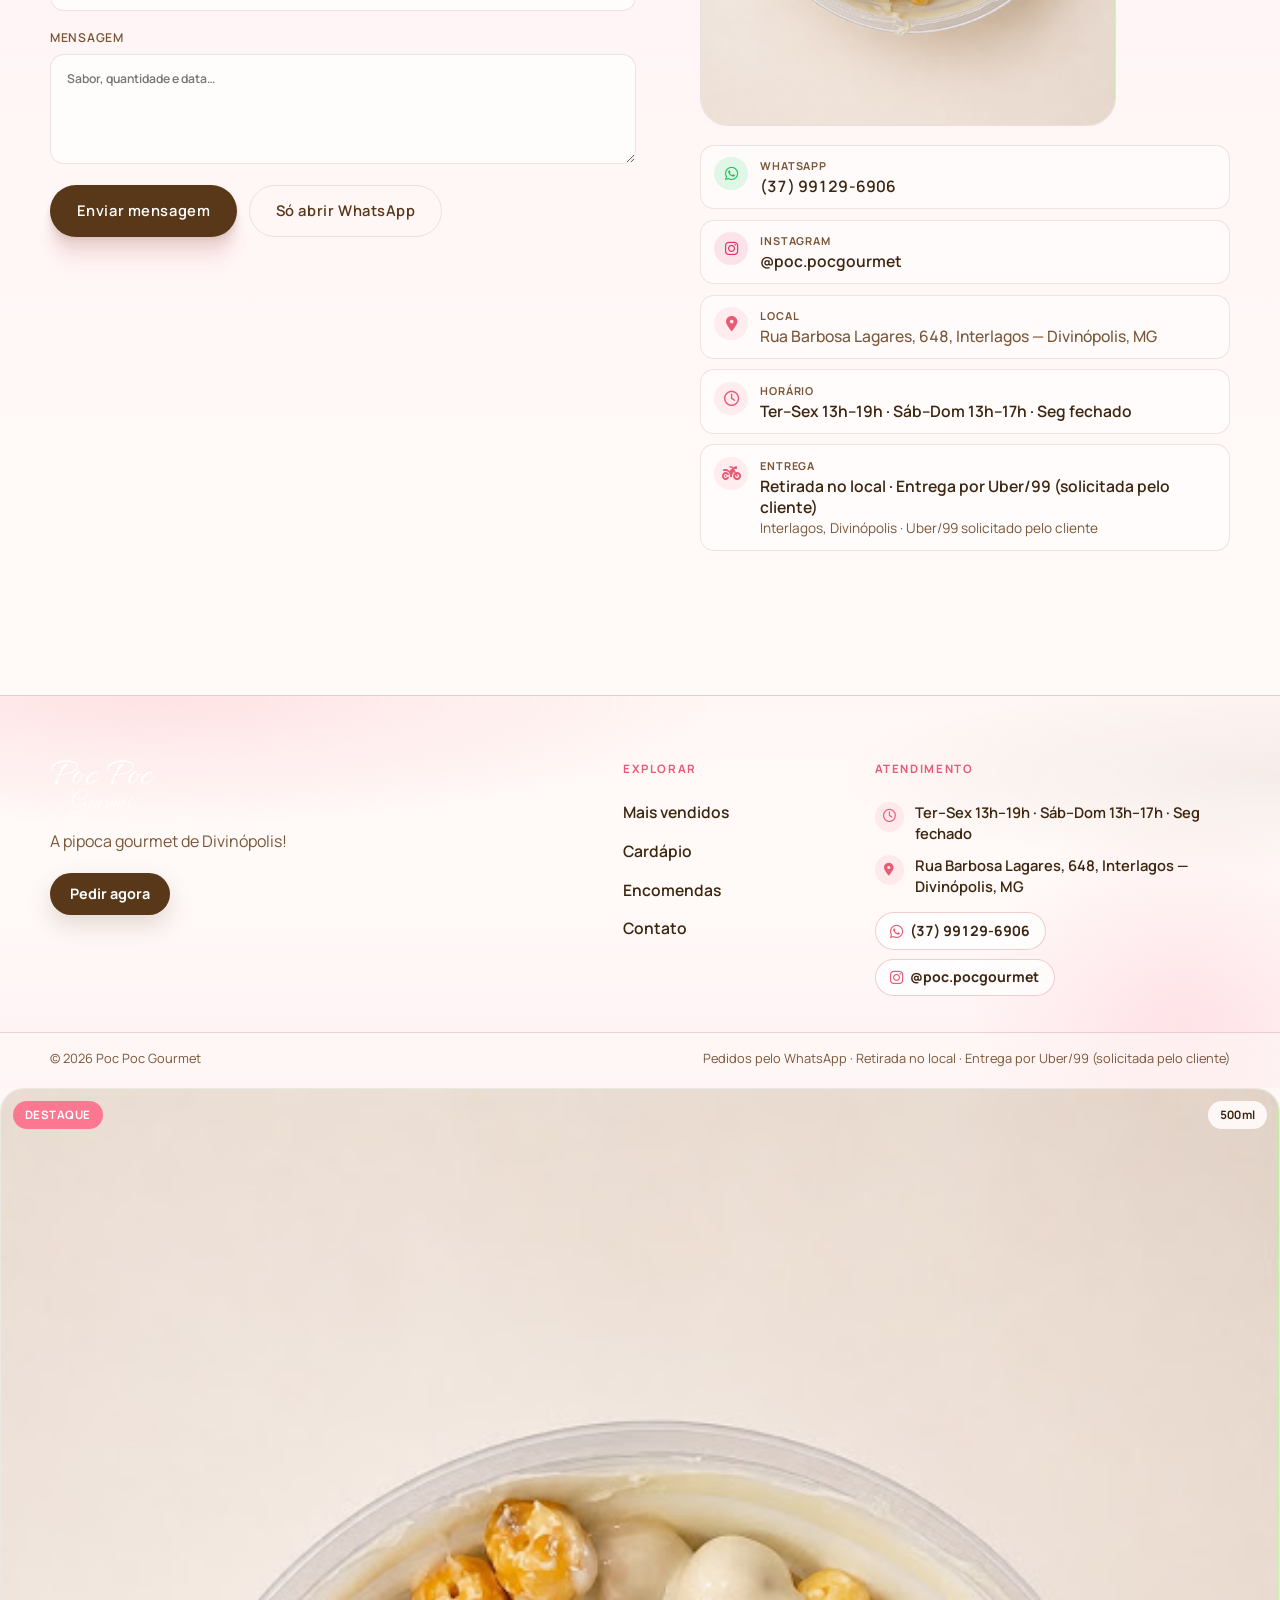
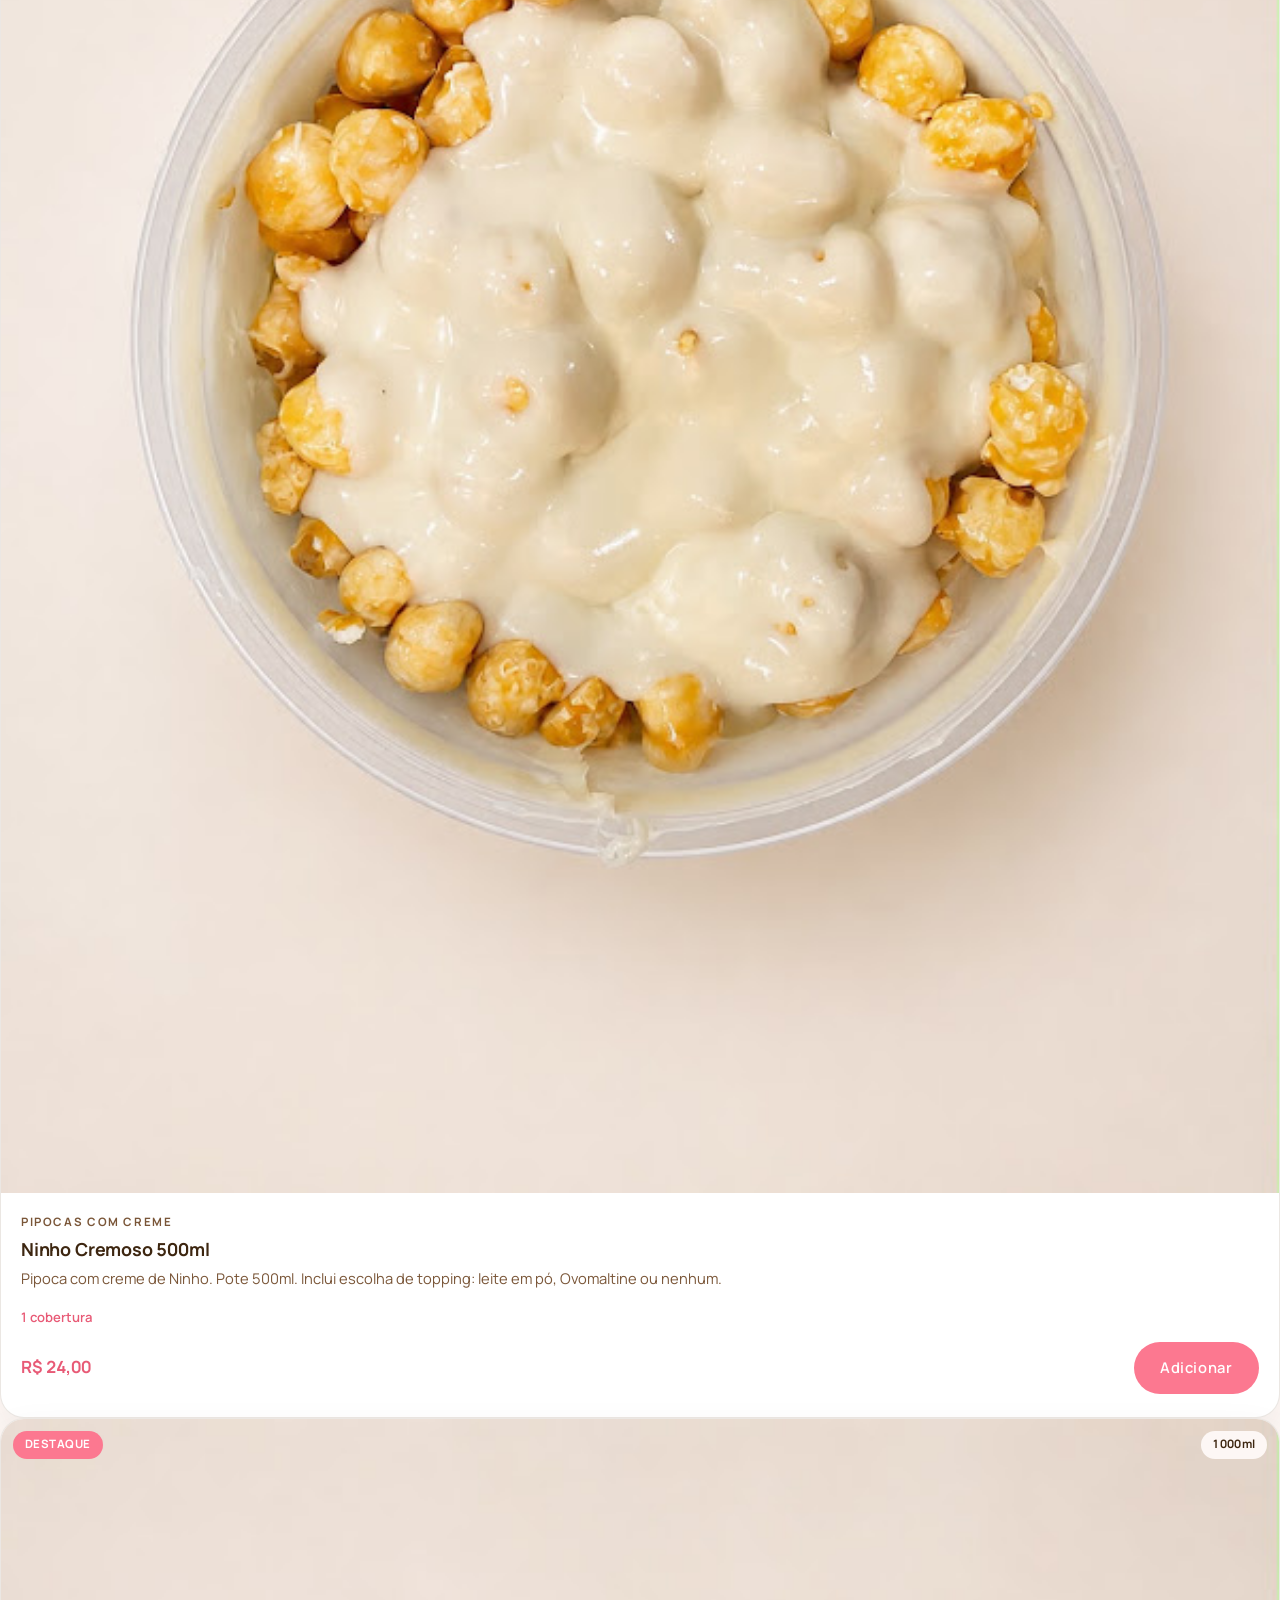
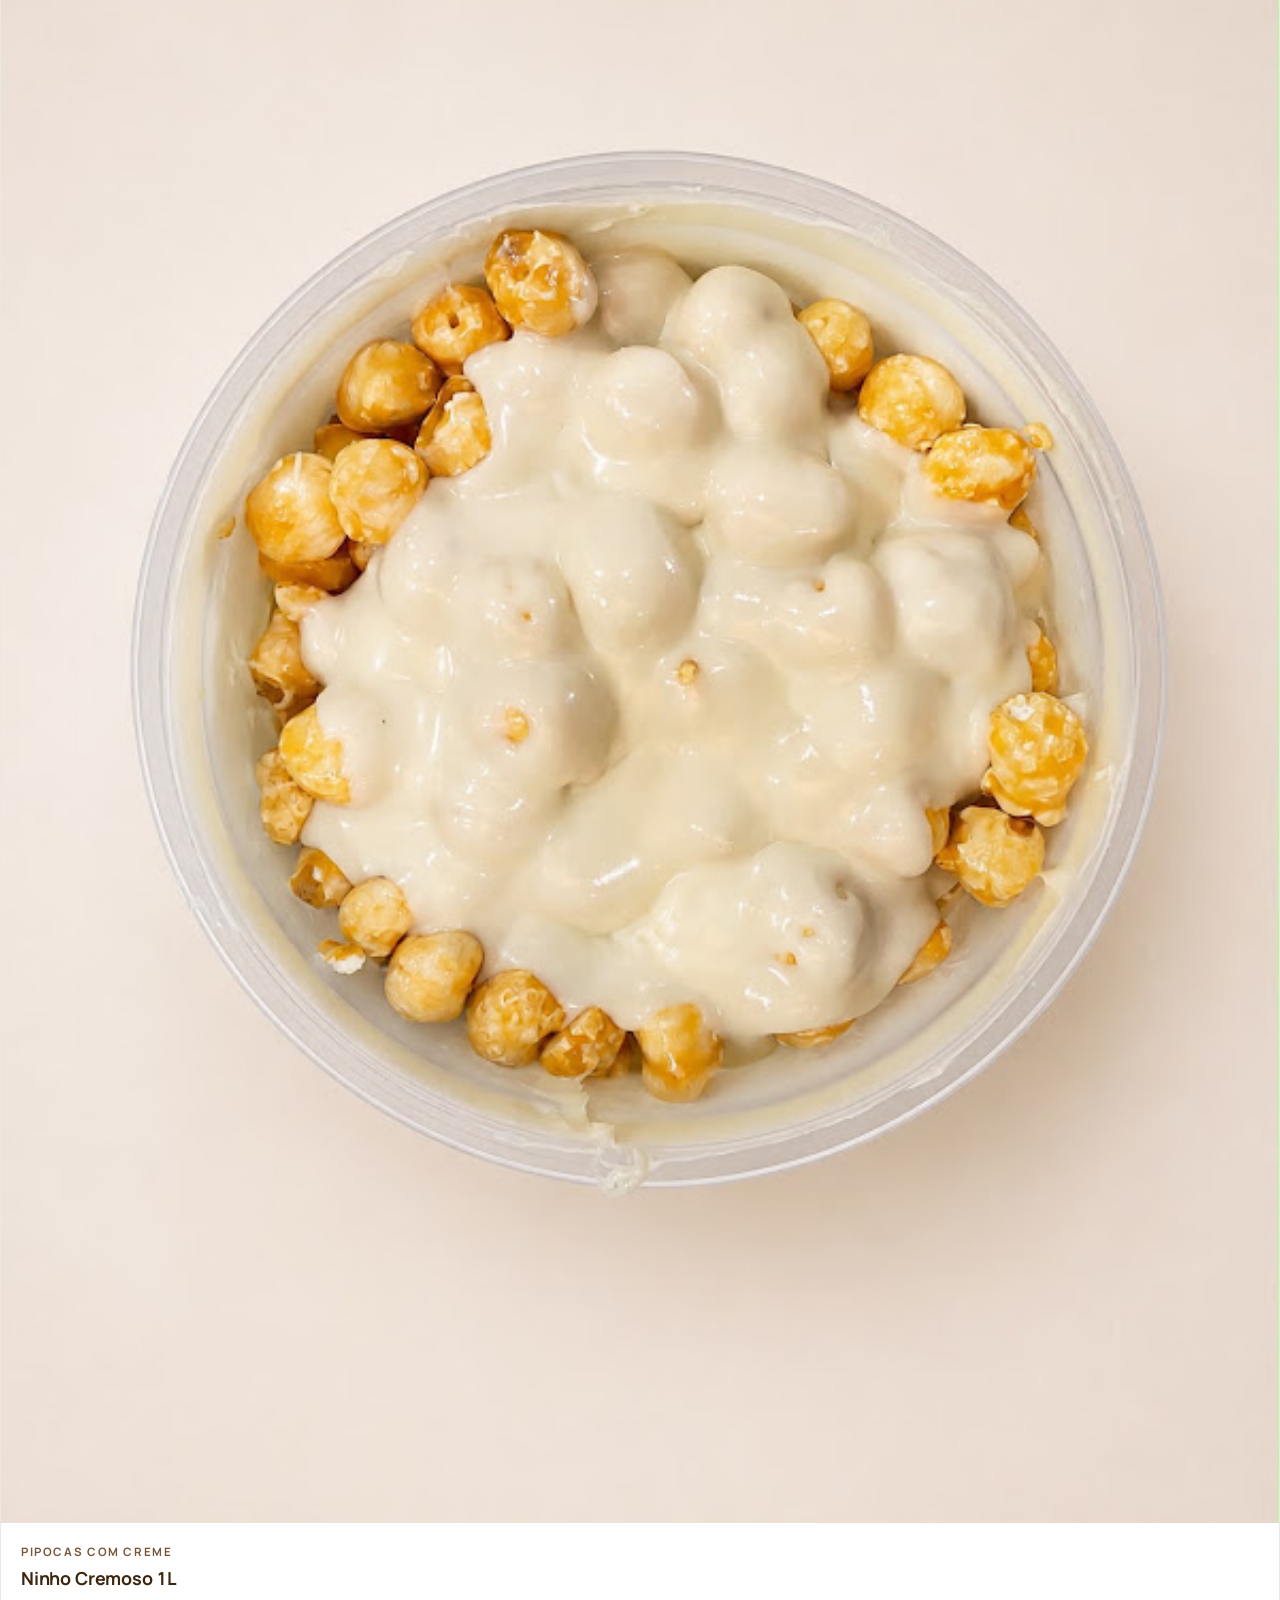
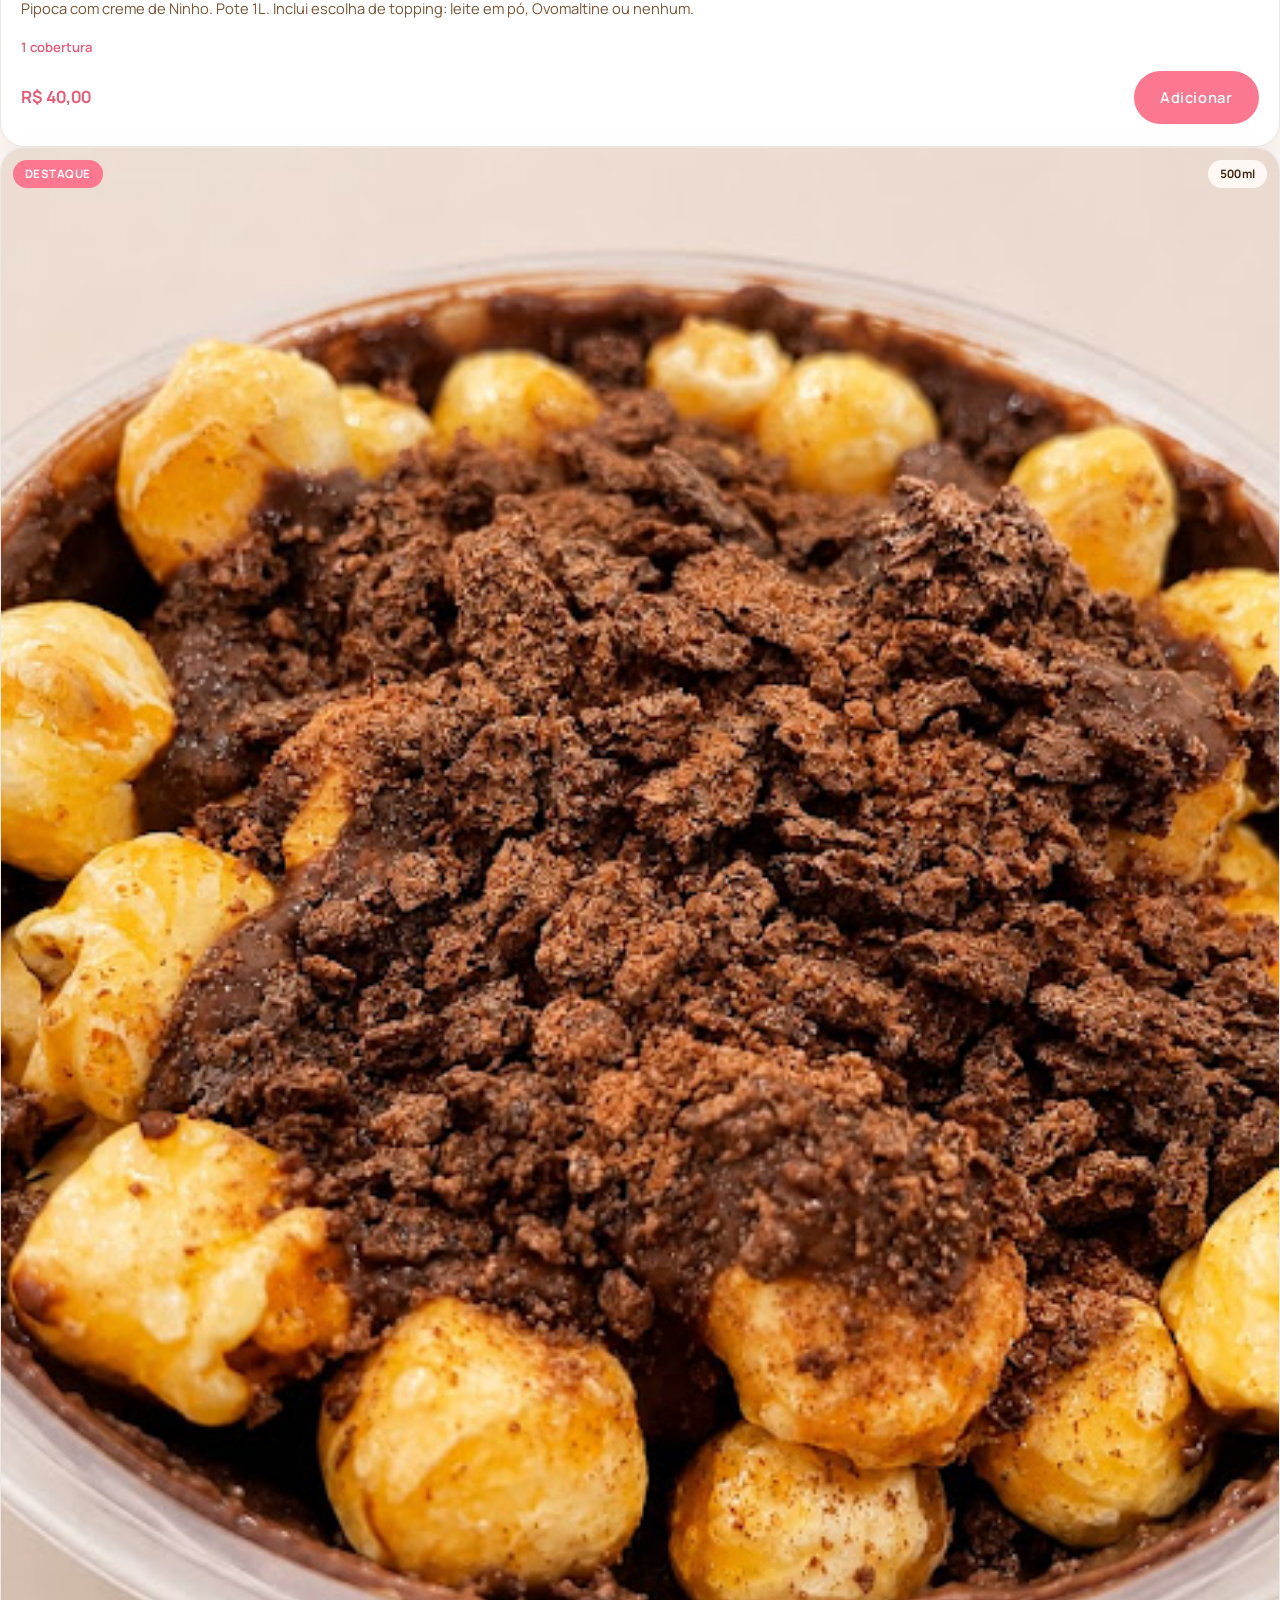
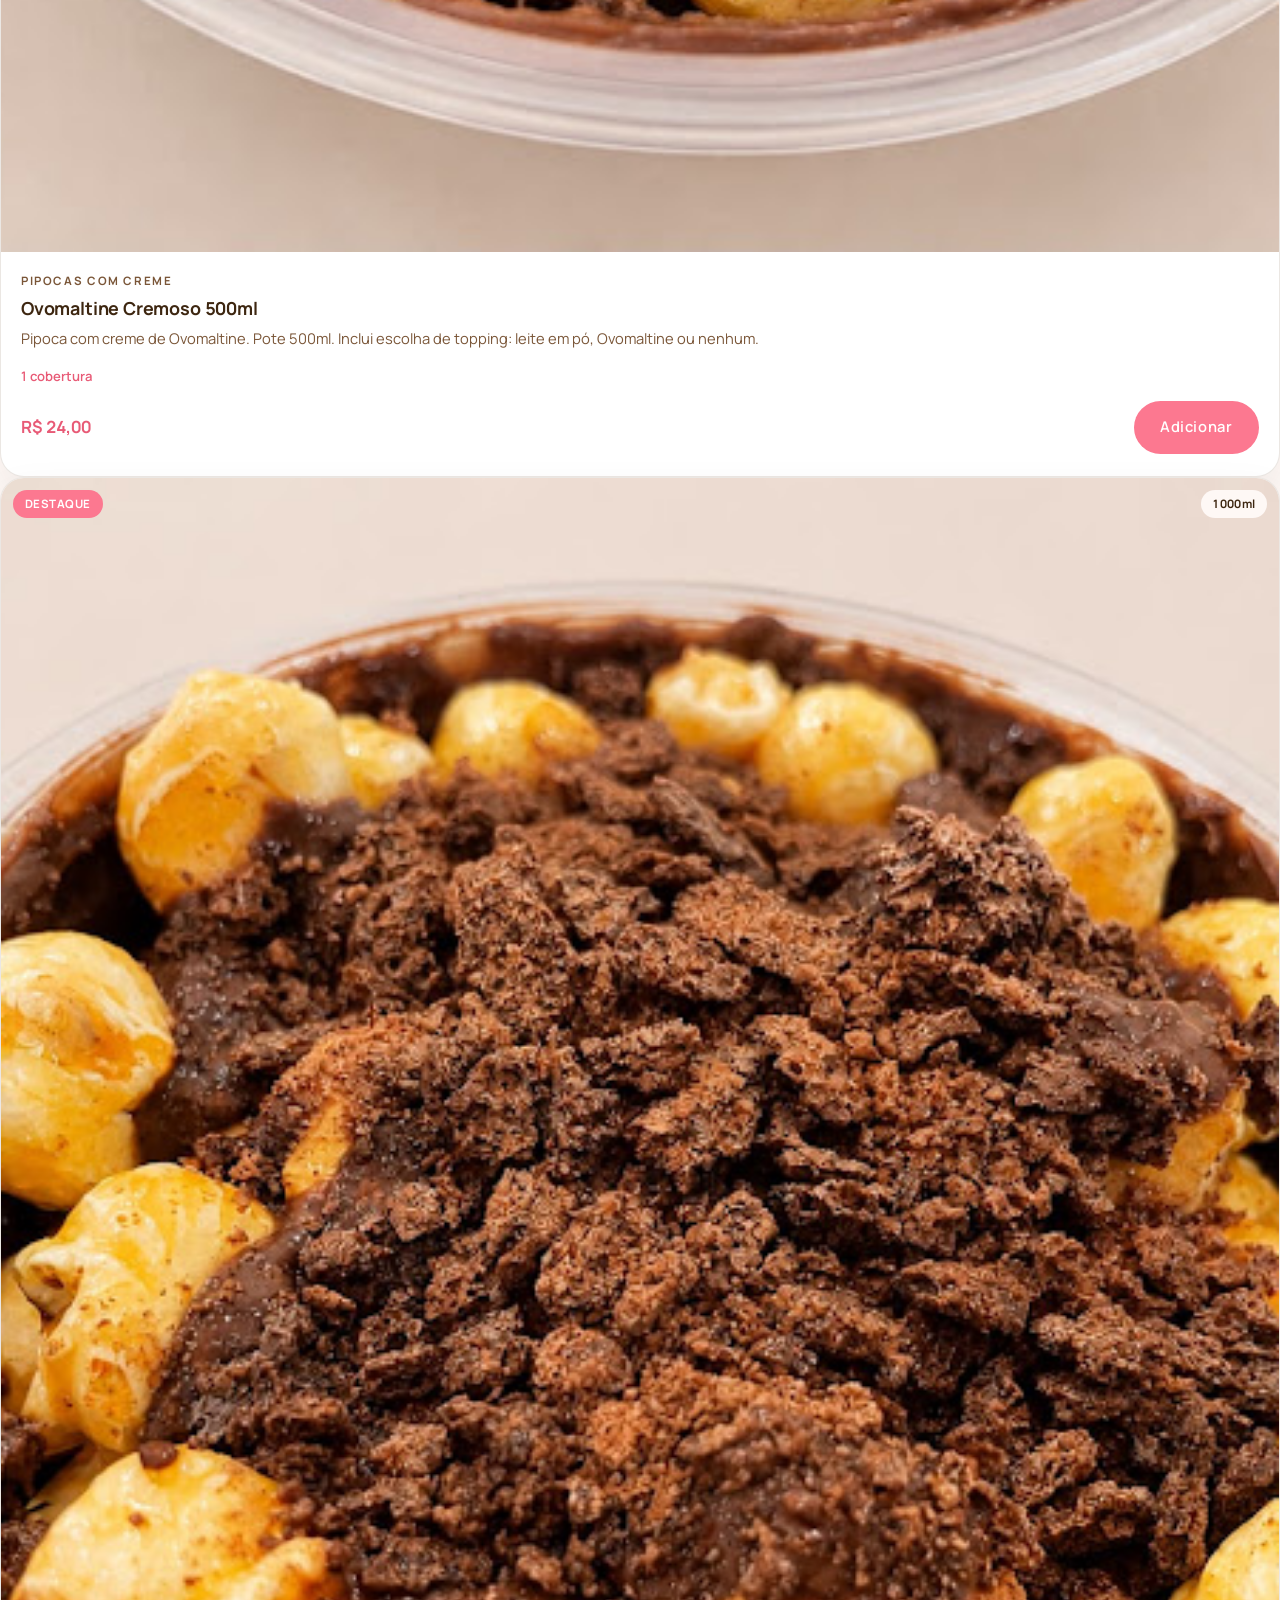
==== commit f2880c5f: "Allow checkout when store is closed and stop blocking Uber/99 by distance. Co-authored-by: Cursor <c" ====
--- a/index.html
+++ b/index.html
@@ -20,7 +20,7 @@
   <link href="https://fonts.googleapis.com/css2?family=Allura&family=Great+Vibes&family=Libre+Bodoni:ital,wght@0,500;0,600;0,700;1,500&family=Manrope:wght@400;500;600;700&display=swap" rel="stylesheet">
   <link rel="stylesheet" href="https://cdnjs.cloudflare.com/ajax/libs/font-awesome/6.5.1/css/all.min.css" media="print" onload="this.media='all'">
   <noscript><link rel="stylesheet" href="https://cdnjs.cloudflare.com/ajax/libs/font-awesome/6.5.1/css/all.min.css"></noscript>
-  <link rel="stylesheet" href="style.css?v=94">
+  <link rel="stylesheet" href="style.css?v=95">
   <link rel="stylesheet" href="css/pipocando-brand.css?v=8">
   <script>
     try { if ('scrollRestoration' in history) history.scrollRestoration = 'manual'; } catch (e) {}
@@ -508,6 +508,6 @@
   <script src="js/storage.js?v=34"></script>
   <script src="js/delivery-zones.js?v=12"></script>
   <script src="js/cart-shared.js?v=12"></script>
-  <script src="script.js?v=61"></script>
+  <script src="script.js?v=62"></script>
 </body>
 </html>
